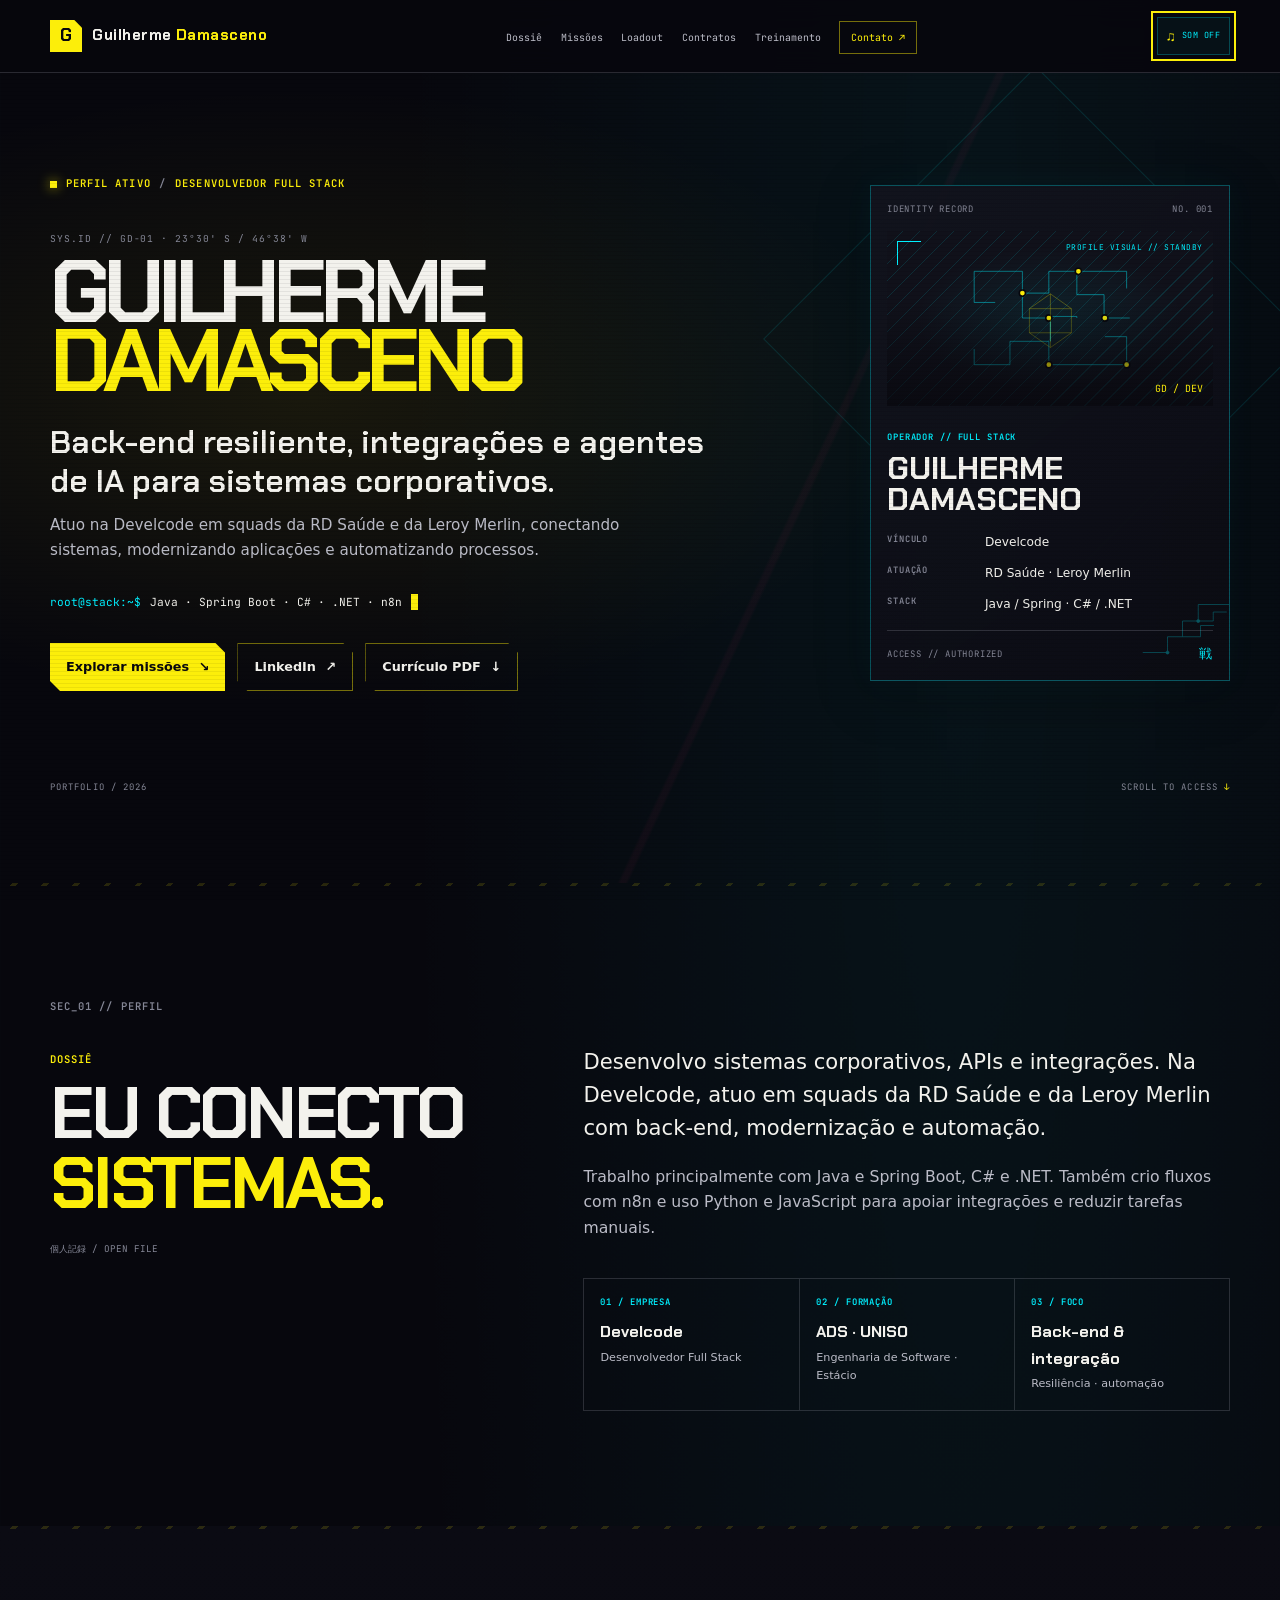
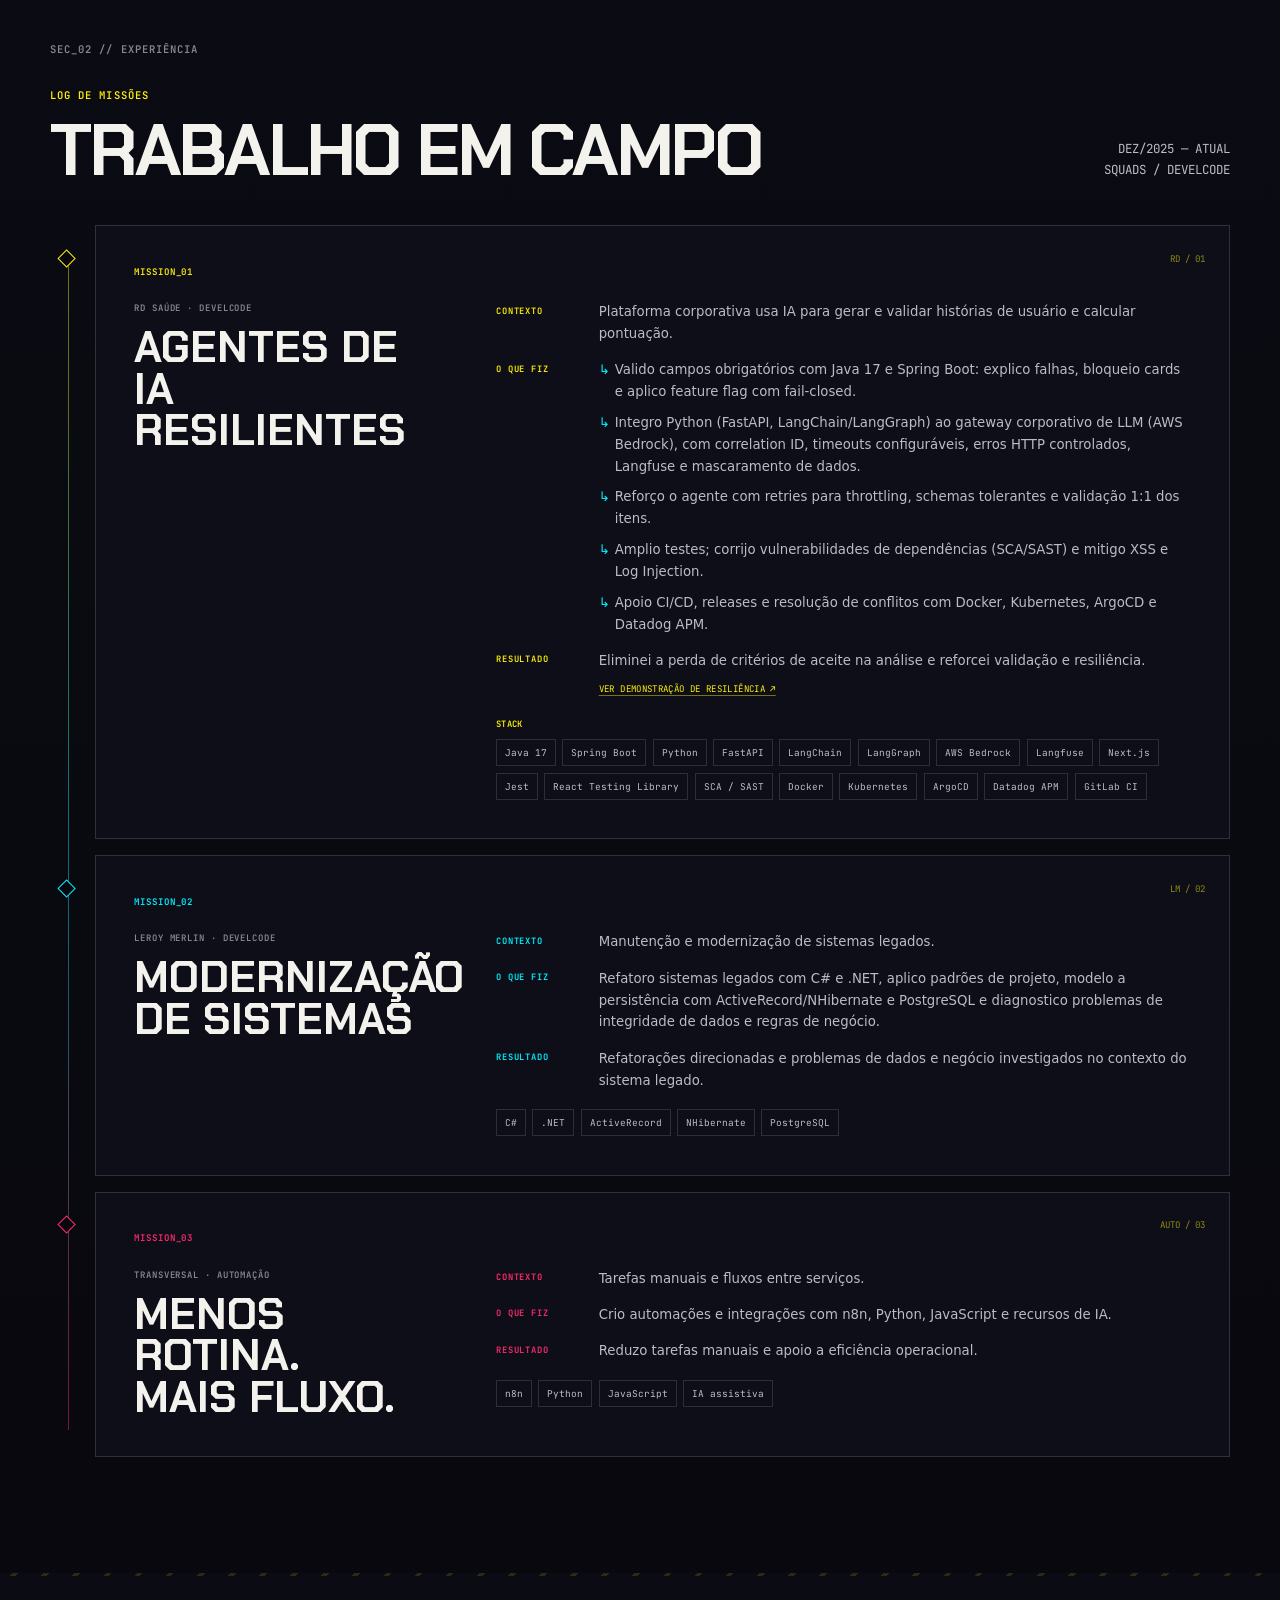
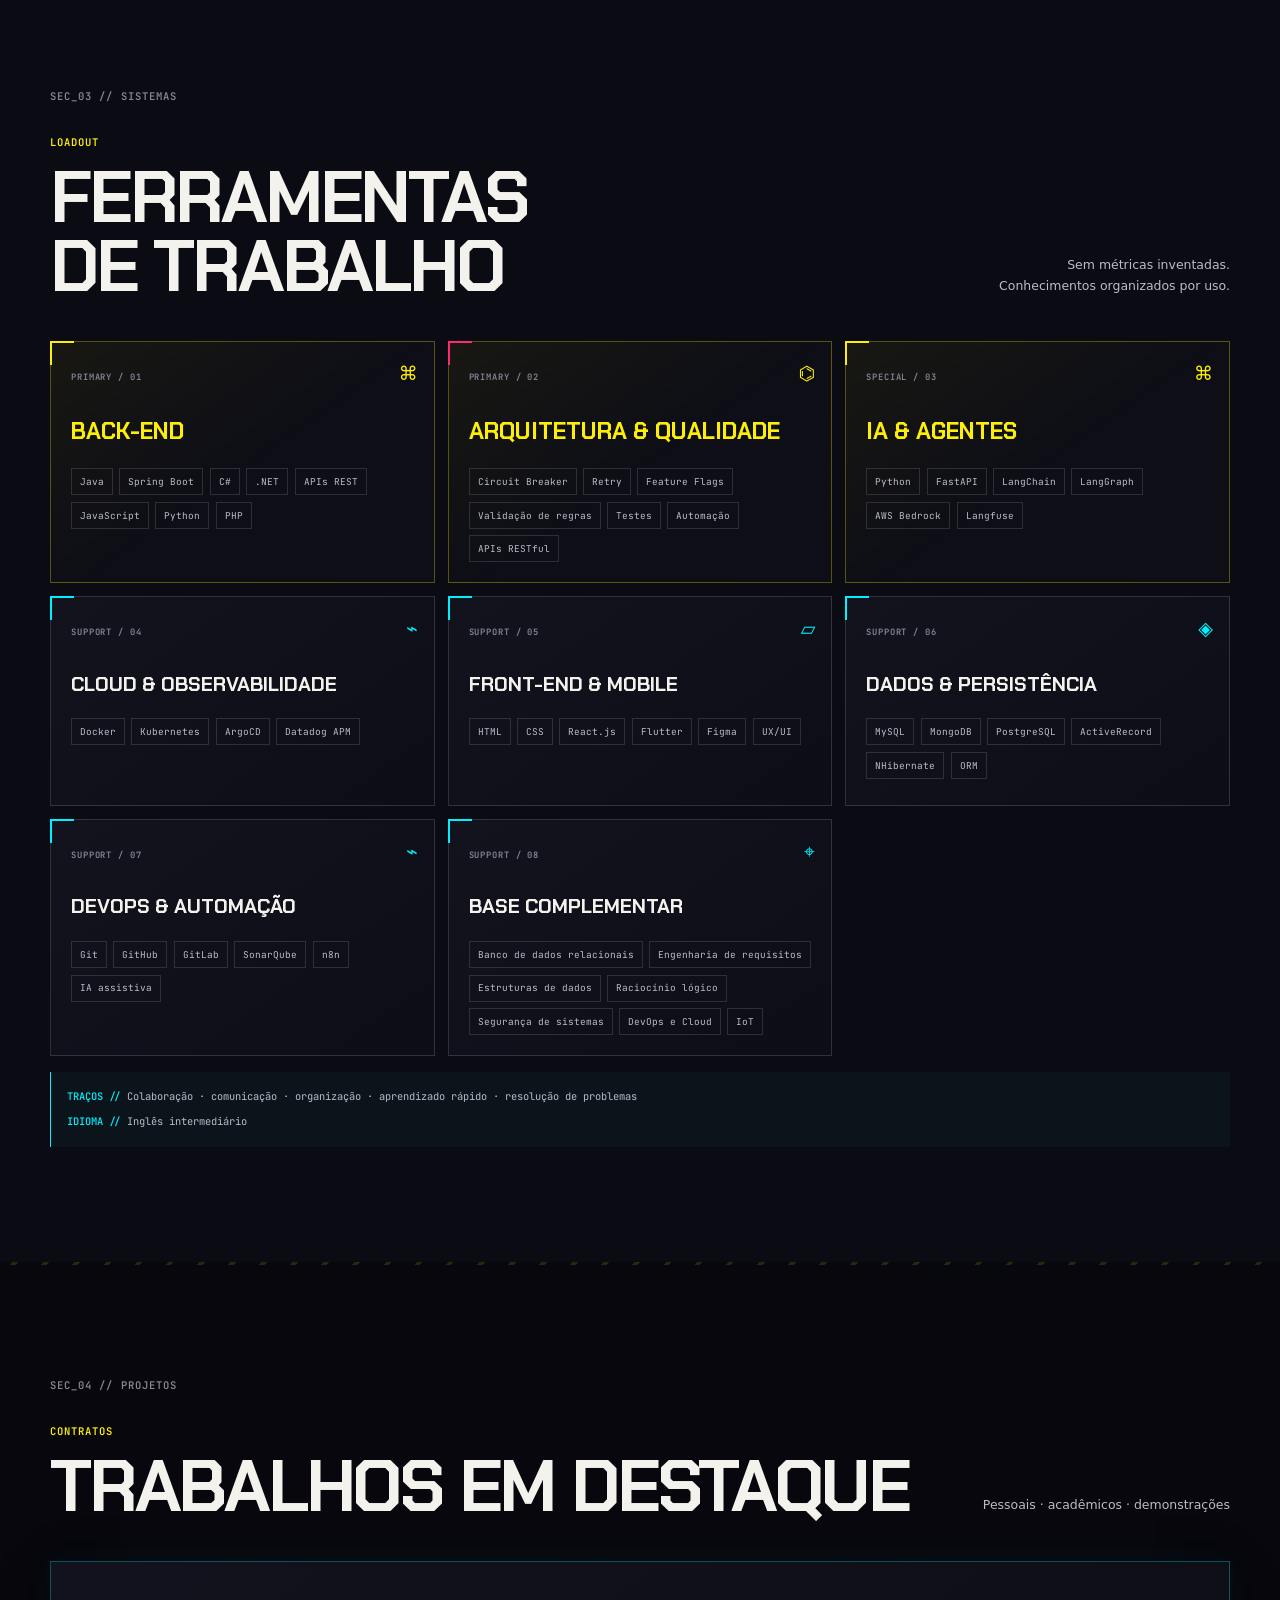
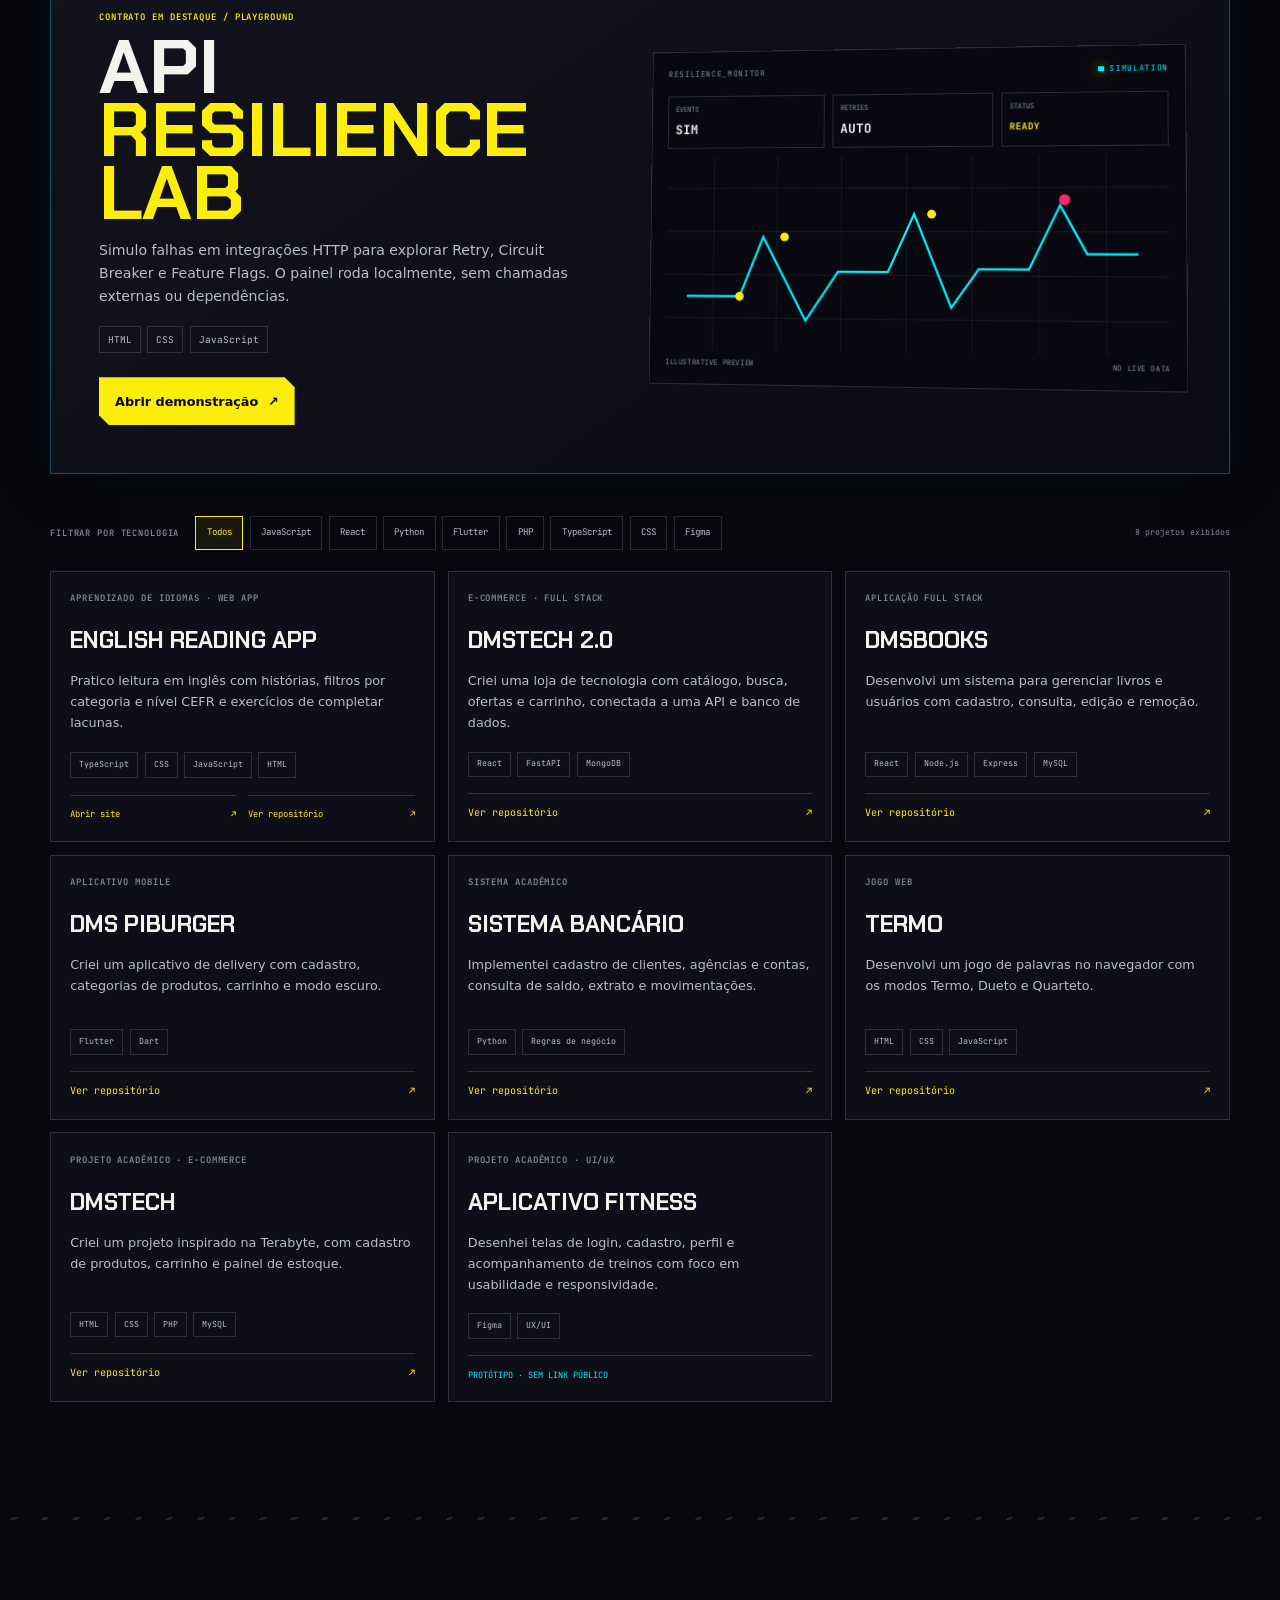
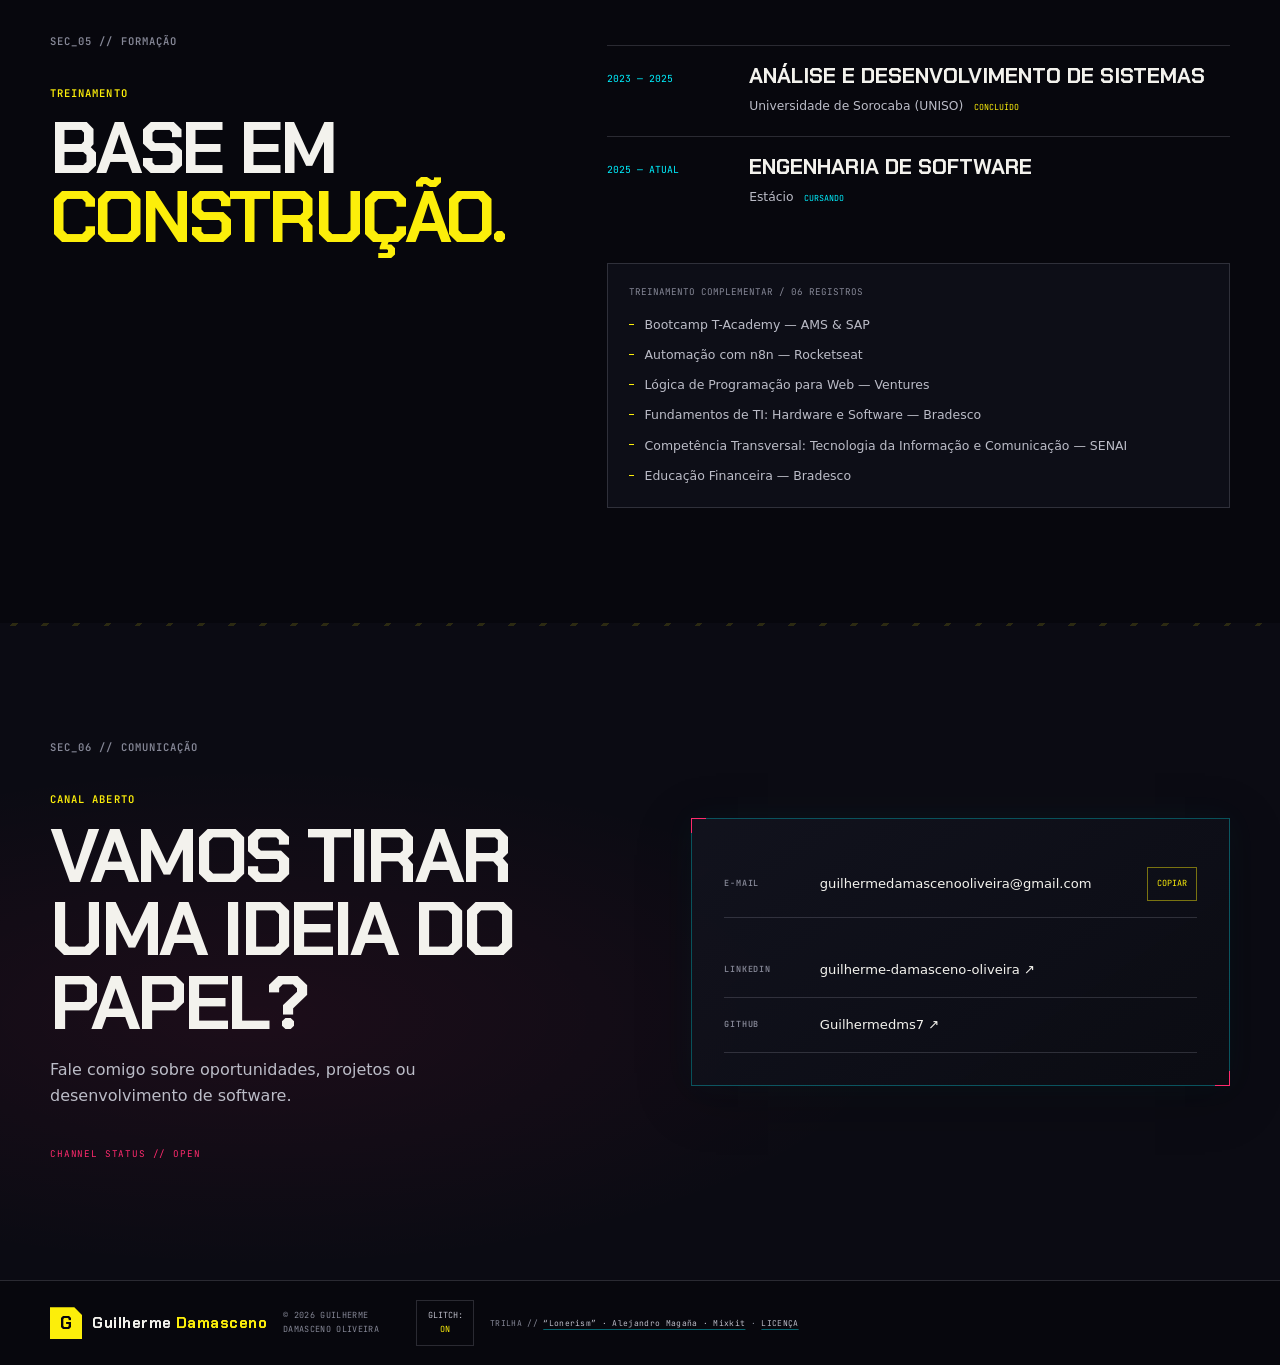
==== portfolio/index.html @ 1e06ffaa "Prepare portfolio for Cloudflare Pages Co-authored-by: Copilot <223556219+Copilot@users.noreply.gith" ====
<!doctype html>
<html lang="pt-BR">
  <head>
    <meta charset="UTF-8" />
    <meta name="viewport" content="width=device-width, initial-scale=1" />
    <meta name="theme-color" content="#07070d" />
    <meta
      name="description"
      content="Guilherme Damasceno, desenvolvedor full stack na Develcode. Back-end resiliente, integrações e agentes de IA para sistemas corporativos com Java, Spring Boot, C# e .NET."
    />
    <meta property="og:type" content="website" />
    <meta property="og:locale" content="pt_BR" />
    <meta property="og:title" content="Guilherme Damasceno | Desenvolvedor Full Stack" />
    <meta
      property="og:description"
      content="Back-end resiliente, integrações e agentes de IA para sistemas corporativos."
    />
    <meta property="og:image" content="./images/og-image-placeholder.png" />
    <meta name="twitter:card" content="summary_large_image" />
    <meta name="twitter:title" content="Guilherme Damasceno | Desenvolvedor Full Stack" />
    <meta
      name="twitter:description"
      content="Back-end resiliente, integrações e agentes de IA para sistemas corporativos."
    />
    <meta name="twitter:image" content="./images/og-image-placeholder.png" />
    <title>Guilherme Damasceno | Desenvolvedor Full Stack</title>
    <link rel="preconnect" href="https://fonts.googleapis.com" />
    <link rel="preconnect" href="https://fonts.gstatic.com" crossorigin />
    <link
      href="https://fonts.googleapis.com/css2?family=Chakra+Petch:wght@500;600;700&family=JetBrains+Mono:wght@400;500;600;700&display=swap"
      rel="stylesheet"
    />
    <link rel="stylesheet" href="./styles/global.css" />
    <script type="application/ld+json">
      {
        "@context": "https://schema.org",
        "@type": "Person",
        "name": "Guilherme Damasceno Oliveira",
        "jobTitle": "Desenvolvedor Full Stack",
        "worksFor": {
          "@type": "Organization",
          "name": "Develcode"
        },
        "alumniOf": [
          {
            "@type": "CollegeOrUniversity",
            "name": "Universidade de Sorocaba (UNISO)"
          },
          {
            "@type": "CollegeOrUniversity",
            "name": "Estácio"
          }
        ],
        "sameAs": [
          "https://www.linkedin.com/in/guilherme-damasceno-oliveira-a308b226a/",
          "https://github.com/Guilhermedms7"
        ],
        "email": "guilhermedamascenooliveira@gmail.com"
      }
    </script>
  </head>
  <body>
    <svg class="visual-filters" aria-hidden="true" focusable="false">
      <filter id="grain-filter">
        <feTurbulence type="fractalNoise" baseFrequency=".8" numOctaves="3" stitchTiles="stitch" />
        <feColorMatrix type="saturate" values="0" />
        <feComponentTransfer>
          <feFuncA type="table" tableValues="0 .14" />
        </feComponentTransfer>
      </filter>
    </svg>

    <a class="skip-link" href="#conteudo">Pular para o conteúdo</a>

    <nav class="site-nav" aria-label="Navegação principal">
      <div class="container nav-inner">
        <a class="brand" href="#inicio" aria-label="Guilherme Damasceno, início">
          <span class="brand-mark" aria-hidden="true">G</span>
          <span>Guilherme <b>Damasceno</b></span>
        </a>
        <ul class="nav-links" id="menu-principal">
          <li><a href="#sobre">Dossiê</a></li>
          <li><a href="#experiencia">Missões</a></li>
          <li><a href="#competencias">Loadout</a></li>
          <li><a href="#projetos">Contratos</a></li>
          <li><a href="#formacao">Treinamento</a></li>
          <li><a class="nav-cta" href="#contato">Contato <span aria-hidden="true">↗</span></a></li>
        </ul>
        <div class="nav-tools">
          <button
            class="audio-toggle mono"
            id="audio-toggle"
            type="button"
            disabled
            aria-pressed="false"
            aria-label="Ativar música Lonerism, de Alejandro Magaña, em volume baixo"
            aria-describedby="audio-status"
            title="Lonerism — Alejandro Magaña · volume 20%"
          >
            <span class="audio-glyph" aria-hidden="true">♫</span>
            <span class="audio-label">SOM OFF</span>
          </button>
          <button
            class="menu-toggle"
            id="menu-toggle"
            type="button"
            aria-expanded="false"
            aria-controls="menu-principal"
          >
            <span>Menu</span>
            <span class="menu-icon" aria-hidden="true"><i></i><i></i></span>
          </button>
        </div>
      </div>
    </nav>
    <audio id="background-audio" loop preload="none"></audio>
    <span id="audio-status" class="audio-status" role="status">LONERISM · ALEJANDRO MAGAÑA</span>

    <main id="conteudo">
      <header class="hero" id="inicio">
        <div class="container hero-grid">
          <div class="hero-copy">
            <p class="eyebrow"><span class="status-light" aria-hidden="true"></span> Perfil ativo <span class="eyebrow-divider">/</span> Desenvolvedor Full Stack</p>
            <p class="hero-index mono">SYS.ID // GD-01 · 23°30' S / 46°38' W</p>
            <h1 class="glitch-title">Guilherme<br /><span>Damasceno</span></h1>
            <p class="hero-description">
              Back-end resiliente, integrações e agentes de IA para sistemas corporativos.
            </p>
            <p class="hero-context">
              Atuo na Develcode em squads da RD Saúde e da Leroy Merlin, conectando sistemas,
              modernizando aplicações e automatizando processos.
            </p>
            <div class="terminal-line mono" aria-label="Stack atual">
              <span class="terminal-prefix" aria-hidden="true">root@stack:~$</span>
              <span id="typed-stack">Java · Spring Boot · C# · .NET · n8n</span><span class="terminal-cursor" aria-hidden="true"></span>
            </div>
            <div class="hero-actions">
              <a class="button button-primary" href="#experiencia">Explorar missões <span aria-hidden="true">↘</span></a>
              <a class="button button-secondary" href="https://www.linkedin.com/in/guilherme-damasceno-oliveira-a308b226a/" target="_blank" rel="noopener noreferrer">LinkedIn <span aria-hidden="true">↗</span></a>
              <a class="button button-secondary" href="./CV_Guilherme_Damasceno.pdf" download aria-label="Baixar currículo de Guilherme Damasceno em PDF">Currículo PDF <span aria-hidden="true">↓</span></a>
            </div>
          </div>

          <aside class="id-card hud-frame reveal" aria-label="Cartão de identificação profissional">
            <div class="id-card-top mono"><span>IDENTITY RECORD</span><span>NO. 001</span></div>
            <div class="id-card-portrait identity-graphic" aria-hidden="true">
              <span class="identity-coordinate mono">PROFILE VISUAL // STANDBY</span>
              <svg viewBox="0 0 240 180" fill="none">
                <path d="M22 30h62v28h34V30h100M22 150h46v-30h50v30h100M84 58v32h36v30m34-90v30h35v30h33m-102 30v-32h34V90" />
                <path d="M22 30v40h27m169 80v-36h-28M22 150v-20m196-100v22" />
                <circle cx="84" cy="58" r="4" /><circle cx="118" cy="90" r="4" />
                <circle cx="156" cy="30" r="4" /><circle cx="190" cy="90" r="4" />
                <circle cx="118" cy="150" r="4" /><circle cx="218" cy="150" r="4" />
                <path class="identity-glyph" d="M93 78l27-19 27 19v31l-27 19-27-19V78Zm27-19v69m-27-50h54m-54 31h54" />
              </svg>
              <span class="portrait-stamp mono">GD / DEV</span>
              <span class="portrait-corner" aria-hidden="true"></span>
            </div>
            <div class="id-card-name">
              <span class="micro-label mono">OPERADOR // FULL STACK</span>
              <h2>Guilherme<br />Damasceno</h2>
            </div>
            <dl class="id-card-data">
              <div><dt>VÍNCULO</dt><dd>Develcode</dd></div>
              <div><dt>ATUAÇÃO</dt><dd>RD Saúde · Leroy Merlin</dd></div>
              <div><dt>STACK</dt><dd>Java / Spring · C# / .NET</dd></div>
            </dl>
            <div class="id-card-foot mono"><span>ACCESS // AUTHORIZED</span><span aria-hidden="true">戦</span></div>
            <svg class="id-circuit" viewBox="0 0 120 90" fill="none" aria-hidden="true">
              <path d="M1 74h33V53h20V32h21V10h44M54 53h24V38h18M75 32h20V20h18" />
              <circle cx="34" cy="74" r="2" /><circle cx="75" cy="32" r="2" /><circle cx="119" cy="10" r="2" />
            </svg>
          </aside>
        </div>
        <div class="hero-bottom container mono"><span>PORTFOLIO / 2026</span><span>SCROLL TO ACCESS <b aria-hidden="true">↓</b></span></div>
      </header>

      <section class="section section-about" id="sobre" aria-labelledby="sobre-title">
        <div class="container about-layout">
          <div class="section-heading">
            <p class="section-code mono">SEC_01 // PERFIL</p>
            <span class="section-number" aria-hidden="true">01</span>
            <p class="eyebrow">Dossiê</p>
            <h2 id="sobre-title">Eu conecto<br /><em>sistemas.</em></h2>
            <p class="ornament mono" aria-hidden="true">個人記録 / OPEN FILE</p>
          </div>
          <div class="about-copy reveal">
            <p class="lead-copy">
              Desenvolvo sistemas corporativos, APIs e integrações. Na Develcode, atuo em squads
              da RD Saúde e da Leroy Merlin com back-end, modernização e automação.
            </p>
            <p>
              Trabalho principalmente com Java e Spring Boot, C# e .NET. Também crio fluxos com
              n8n e uso Python e JavaScript para apoiar integrações e reduzir tarefas manuais.
            </p>
            <div class="profile-facts">
              <div class="fact"><span class="fact-label mono">01 / EMPRESA</span><strong>Develcode</strong><span>Desenvolvedor Full Stack</span></div>
              <div class="fact"><span class="fact-label mono">02 / FORMAÇÃO</span><strong>ADS · UNISO</strong><span>Engenharia de Software · Estácio</span></div>
              <div class="fact"><span class="fact-label mono">03 / FOCO</span><strong>Back-end &amp; integração</strong><span>Resiliência · automação</span></div>
            </div>
          </div>
        </div>
      </section>

      <section class="section section-missions" id="experiencia" aria-labelledby="experiencia-title">
        <div class="container">
          <div class="section-heading section-heading-row">
            <div><p class="section-code mono">SEC_02 // EXPERIÊNCIA</p><p class="eyebrow">Log de missões</p><h2 id="experiencia-title">Trabalho em campo</h2></div>
            <p class="section-aside mono">DEZ/2025 — ATUAL<br />SQUADS / DEVELCODE</p>
          </div>
          <div class="mission-log">
            <article class="mission-card reveal">
              <span class="mission-index mono">MISSION_01</span>
              <div class="mission-main">
                <div class="mission-title"><p class="project-category mono">RD SAÚDE · DEVELCODE</p><h3>Agentes de IA<br />resilientes</h3></div>
                <div class="mission-details">
                  <dl>
                    <div><dt>CONTEXTO</dt><dd>Plataforma corporativa usa IA para gerar e validar histórias de usuário e calcular pontuação.</dd></div>
                    <div>
                      <dt>O QUE FIZ</dt>
                      <dd>
                        <ul class="mission-points">
                          <li>Valido campos obrigatórios com Java 17 e Spring Boot: explico falhas, bloqueio cards e aplico feature flag com fail-closed.</li>
                          <li>Integro Python (FastAPI, LangChain/LangGraph) ao gateway corporativo de LLM (AWS Bedrock), com correlation ID, timeouts configuráveis, erros HTTP controlados, Langfuse e mascaramento de dados.</li>
                          <li>Reforço o agente com retries para throttling, schemas tolerantes e validação 1:1 dos itens.</li>
                          <li>Amplio testes; corrijo vulnerabilidades de dependências (SCA/SAST) e mitigo XSS e Log Injection.</li>
                          <li>Apoio CI/CD, releases e resolução de conflitos com Docker, Kubernetes, ArgoCD e Datadog APM.</li>
                        </ul>
                      </dd>
                    </div>
                    <div><dt>RESULTADO</dt><dd>Eliminei a perda de critérios de aceite na análise e reforcei validação e resiliência.<br /><a class="mission-project-link mono" href="./projects/api-resilience-lab/index.html">VER DEMONSTRAÇÃO DE RESILIÊNCIA <span aria-hidden="true">↗</span></a></dd></div>
                  </dl>
                  <p class="mission-stack-label mono">STACK</p>
                  <ul class="chip-list mission-stack" aria-label="Tecnologias e práticas"><li>Java 17</li><li>Spring Boot</li><li>Python</li><li>FastAPI</li><li>LangChain</li><li>LangGraph</li><li>AWS Bedrock</li><li>Langfuse</li><li>Next.js</li><li>Jest</li><li>React Testing Library</li><li>SCA / SAST</li><li>Docker</li><li>Kubernetes</li><li>ArgoCD</li><li>Datadog APM</li><li>GitLab CI</li></ul>
                </div>
              </div>
              <span class="mission-stamp mono" aria-hidden="true">RD / 01</span>
            </article>
            <article class="mission-card mission-card-cyan reveal">
              <span class="mission-index mono">MISSION_02</span>
              <div class="mission-main">
                <div class="mission-title"><p class="project-category mono">LEROY MERLIN · DEVELCODE</p><h3>Modernização<br />de sistemas</h3></div>
                <div class="mission-details">
                  <dl>
                    <div><dt>CONTEXTO</dt><dd>Manutenção e modernização de sistemas legados.</dd></div>
                    <div><dt>O QUE FIZ</dt><dd>Refatoro sistemas legados com C# e .NET, aplico padrões de projeto, modelo a persistência com ActiveRecord/NHibernate e PostgreSQL e diagnostico problemas de integridade de dados e regras de negócio.</dd></div>
                    <div><dt>RESULTADO</dt><dd>Refatorações direcionadas e problemas de dados e negócio investigados no contexto do sistema legado.</dd></div>
                    <!-- TODO: métrica real -->
                  </dl>
                  <ul class="chip-list" aria-label="Tecnologias"><li>C#</li><li>.NET</li><li>ActiveRecord</li><li>NHibernate</li><li>PostgreSQL</li></ul>
                </div>
              </div>
              <span class="mission-stamp mono" aria-hidden="true">LM / 02</span>
            </article>
            <article class="mission-card mission-card-magenta reveal">
              <span class="mission-index mono">MISSION_03</span>
              <div class="mission-main">
                <div class="mission-title"><p class="project-category mono">TRANSVERSAL · AUTOMAÇÃO</p><h3>Menos rotina.<br />Mais fluxo.</h3></div>
                <div class="mission-details">
                  <dl>
                    <div><dt>CONTEXTO</dt><dd>Tarefas manuais e fluxos entre serviços.</dd></div>
                    <div><dt>O QUE FIZ</dt><dd>Crio automações e integrações com n8n, Python, JavaScript e recursos de IA.</dd></div>
                    <div><dt>RESULTADO</dt><dd>Reduzo tarefas manuais e apoio a eficiência operacional.</dd></div>
                    <!-- TODO: métrica real -->
                  </dl>
                  <ul class="chip-list" aria-label="Tecnologias"><li>n8n</li><li>Python</li><li>JavaScript</li><li>IA assistiva</li></ul>
                </div>
              </div>
              <span class="mission-stamp mono" aria-hidden="true">AUTO / 03</span>
            </article>
          </div>
        </div>
      </section>

      <section class="section section-loadout" id="competencias" aria-labelledby="competencias-title">
        <div class="container">
          <div class="section-heading section-heading-row">
            <div><p class="section-code mono">SEC_03 // SISTEMAS</p><p class="eyebrow">Loadout</p><h2 id="competencias-title">Ferramentas<br />de trabalho</h2></div>
            <p class="section-aside">Sem métricas inventadas.<br />Conhecimentos organizados por uso.</p>
          </div>
          <div class="loadout-grid">
            <article class="loadout-slot loadout-primary reveal">
              <span class="slot-label mono">PRIMARY / 01</span><span class="slot-glyph" aria-hidden="true">⌘</span>
              <h3>Back-end</h3>
              <ul class="chip-list"><li>Java</li><li>Spring Boot</li><li>C#</li><li>.NET</li><li>APIs REST</li><li>JavaScript</li><li>Python</li><li>PHP</li></ul>
            </article>
            <article class="loadout-slot loadout-primary loadout-csharp reveal">
              <span class="slot-label mono">PRIMARY / 02</span><span class="slot-glyph" aria-hidden="true">⌬</span>
              <h3>Arquitetura &amp; qualidade</h3>
              <ul class="chip-list"><li>Circuit Breaker</li><li>Retry</li><li>Feature Flags</li><li>Validação de regras</li><li>Testes</li><li>Automação</li><li>APIs RESTful</li></ul>
            </article>
            <article class="loadout-slot loadout-primary reveal">
              <span class="slot-label mono">SPECIAL / 03</span><span class="slot-glyph" aria-hidden="true">⌘</span>
              <h3>IA &amp; agentes</h3>
              <ul class="chip-list"><li>Python</li><li>FastAPI</li><li>LangChain</li><li>LangGraph</li><li>AWS Bedrock</li><li>Langfuse</li></ul>
            </article>
            <article class="loadout-slot reveal">
              <span class="slot-label mono">SUPPORT / 04</span><span class="slot-glyph" aria-hidden="true">⌁</span>
              <h3>Cloud &amp; observabilidade</h3>
              <ul class="chip-list"><li>Docker</li><li>Kubernetes</li><li>ArgoCD</li><li>Datadog APM</li></ul>
            </article>
            <article class="loadout-slot reveal">
              <span class="slot-label mono">SUPPORT / 05</span><span class="slot-glyph" aria-hidden="true">▱</span>
              <h3>Front-end &amp; mobile</h3>
              <ul class="chip-list"><li>HTML</li><li>CSS</li><li>React.js</li><li>Flutter</li><li>Figma</li><li>UX/UI</li></ul>
            </article>
            <article class="loadout-slot reveal">
              <span class="slot-label mono">SUPPORT / 06</span><span class="slot-glyph" aria-hidden="true">◈</span>
              <h3>Dados &amp; persistência</h3>
              <ul class="chip-list"><li>MySQL</li><li>MongoDB</li><li>PostgreSQL</li><li>ActiveRecord</li><li>NHibernate</li><li>ORM</li></ul>
            </article>
            <article class="loadout-slot reveal">
              <span class="slot-label mono">SUPPORT / 07</span><span class="slot-glyph" aria-hidden="true">⌁</span>
              <h3>DevOps &amp; automação</h3>
              <ul class="chip-list"><li>Git</li><li>GitHub</li><li>GitLab</li><li>SonarQube</li><li>n8n</li><li>IA assistiva</li></ul>
            </article>
            <article class="loadout-slot reveal">
              <span class="slot-label mono">SUPPORT / 08</span><span class="slot-glyph" aria-hidden="true">⌖</span>
              <h3>Base complementar</h3>
              <ul class="chip-list"><li>Banco de dados relacionais</li><li>Engenharia de requisitos</li><li>Estruturas de dados</li><li>Raciocínio lógico</li><li>Segurança de sistemas</li><li>DevOps e Cloud</li><li>IoT</li></ul>
            </article>
          </div>
          <div class="soft-skills mono"><p><b>TRAÇOS // </b>Colaboração · comunicação · organização · aprendizado rápido · resolução de problemas</p><p><b>IDIOMA // </b>Inglês intermediário</p></div>
        </div>
      </section>

      <section class="section section-projects" id="projetos" aria-labelledby="projetos-title">
        <div class="container">
          <div class="section-heading section-heading-row">
            <div><p class="section-code mono">SEC_04 // PROJETOS</p><p class="eyebrow">Contratos</p><h2 id="projetos-title">Trabalhos em destaque</h2></div>
            <p class="section-aside">Pessoais · acadêmicos · demonstrações</p>
          </div>
          <article class="featured-project hud-frame reveal">
            <div class="featured-copy">
              <p class="project-category mono">CONTRATO EM DESTAQUE / PLAYGROUND</p>
              <h3>API<br /><em>Resilience Lab</em></h3>
              <p>Simulo falhas em integrações HTTP para explorar Retry, Circuit Breaker e Feature Flags. O painel roda localmente, sem chamadas externas ou dependências.</p>
              <ul class="chip-list"><li>HTML</li><li>CSS</li><li>JavaScript</li></ul>
              <a class="button button-primary" href="./projects/api-resilience-lab/index.html">Abrir demonstração <span aria-hidden="true">↗</span></a>
            </div>
            <div class="lab-preview" aria-label="Miniatura ilustrativa do painel do API Resilience Lab">
              <div class="preview-top mono"><span>RESILIENCE_MONITOR</span><span class="preview-live"><i></i> SIMULATION</span></div>
              <div class="preview-metrics"><span><small>EVENTS</small><b>SIM</b></span><span><small>RETRIES</small><b>AUTO</b></span><span><small>STATUS</small><b class="preview-ok">READY</b></span></div>
              <svg viewBox="0 0 460 180" role="img" aria-label="Diagrama abstrato de circuit breaker e eventos">
                <path class="preview-grid" d="M0 30H460M0 70H460M0 110H460M0 150H460M45 0V180M105 0V180M165 0V180M225 0V180M285 0V180M345 0V180M405 0V180" />
                <path class="preview-line" d="M20 130h50l22-55 40 77 30-45h46l24-53 34 85 25-35h45l28-58 24 44h45" />
                <circle class="preview-node" cx="70" cy="130" r="4" /><circle class="preview-node" cx="112" cy="75" r="4" /><circle class="preview-node" cx="248" cy="54" r="4" /><circle class="preview-node preview-node-hot" cx="368" cy="41" r="5" />
              </svg>
              <p class="preview-caption mono"><span>ILLUSTRATIVE PREVIEW</span><span>NO LIVE DATA</span></p>
            </div>
          </article>

          <div class="project-filter-wrap">
            <p class="mono filter-label" id="filter-label">FILTRAR POR TECNOLOGIA</p>
            <div class="project-filters" role="group" aria-labelledby="filter-label">
              <button type="button" class="filter-button is-active" data-filter="all" aria-pressed="true">Todos</button>
              <button type="button" class="filter-button" data-filter="javascript" aria-pressed="false">JavaScript</button>
              <button type="button" class="filter-button" data-filter="react" aria-pressed="false">React</button>
              <button type="button" class="filter-button" data-filter="python" aria-pressed="false">Python</button>
              <button type="button" class="filter-button" data-filter="flutter" aria-pressed="false">Flutter</button>
              <button type="button" class="filter-button" data-filter="php" aria-pressed="false">PHP</button>
              <button type="button" class="filter-button" data-filter="typescript" aria-pressed="false">TypeScript</button>
              <button type="button" class="filter-button" data-filter="css" aria-pressed="false">CSS</button>
              <button type="button" class="filter-button" data-filter="figma" aria-pressed="false">Figma</button>
            </div>
            <p class="filter-status mono" id="filter-status" aria-live="polite">8 projetos exibidos</p>
          </div>
          <div class="projects-grid" id="project-grid">
            <article class="project-card reveal" data-tech="typescript,css,javascript,html">
              <p class="project-category mono">APRENDIZADO DE IDIOMAS · WEB APP</p><h3>English Reading App</h3>
              <p>Pratico leitura em inglês com histórias, filtros por categoria e nível CEFR e exercícios de completar lacunas.</p>
              <ul class="project-tags"><li>TypeScript</li><li>CSS</li><li>JavaScript</li><li>HTML</li></ul>
              <div class="project-actions">
                <a class="project-link" href="https://english-reading-app.pages.dev" target="_blank" rel="noopener noreferrer">Abrir site <span aria-hidden="true">↗</span></a>
                <a class="project-link" href="https://github.com/Guilhermedms7/english-reading-app" target="_blank" rel="noopener noreferrer">Ver repositório <span aria-hidden="true">↗</span></a>
              </div>
            </article>
            <article class="project-card reveal" data-tech="react,fastapi,mongodb">
              <p class="project-category mono">E-COMMERCE · FULL STACK</p><h3>DMSTECH 2.0</h3>
              <p>Criei uma loja de tecnologia com catálogo, busca, ofertas e carrinho, conectada a uma API e banco de dados.</p>
              <ul class="project-tags"><li>React</li><li>FastAPI</li><li>MongoDB</li></ul>
              <a class="project-link" href="https://github.com/Guilhermedms7/DMSTECH2.0" target="_blank" rel="noopener noreferrer">Ver repositório <span aria-hidden="true">↗</span></a>
            </article>
            <article class="project-card reveal" data-tech="react,node,express,mysql">
              <p class="project-category mono">APLICAÇÃO FULL STACK</p><h3>DMSBooks</h3>
              <p>Desenvolvi um sistema para gerenciar livros e usuários com cadastro, consulta, edição e remoção.</p>
              <ul class="project-tags"><li>React</li><li>Node.js</li><li>Express</li><li>MySQL</li></ul>
              <a class="project-link" href="https://github.com/Guilhermedms7/DMSBOOKS" target="_blank" rel="noopener noreferrer">Ver repositório <span aria-hidden="true">↗</span></a>
            </article>
            <article class="project-card reveal" data-tech="flutter,dart">
              <p class="project-category mono">APLICATIVO MOBILE</p><h3>DMS PiBurger</h3>
              <p>Criei um aplicativo de delivery com cadastro, categorias de produtos, carrinho e modo escuro.</p>
              <ul class="project-tags"><li>Flutter</li><li>Dart</li></ul>
              <a class="project-link" href="https://github.com/Guilhermedms7/DMSPIBURGUER" target="_blank" rel="noopener noreferrer">Ver repositório <span aria-hidden="true">↗</span></a>
            </article>
            <article class="project-card reveal" data-tech="python">
              <p class="project-category mono">SISTEMA ACADÊMICO</p><h3>Sistema Bancário</h3>
              <p>Implementei cadastro de clientes, agências e contas, consulta de saldo, extrato e movimentações.</p>
              <ul class="project-tags"><li>Python</li><li>Regras de negócio</li></ul>
              <a class="project-link" href="https://github.com/Guilhermedms7/Sistema_bancario" target="_blank" rel="noopener noreferrer">Ver repositório <span aria-hidden="true">↗</span></a>
            </article>
            <article class="project-card reveal" data-tech="javascript">
              <p class="project-category mono">JOGO WEB</p><h3>Termo</h3>
              <p>Desenvolvi um jogo de palavras no navegador com os modos Termo, Dueto e Quarteto.</p>
              <ul class="project-tags"><li>HTML</li><li>CSS</li><li>JavaScript</li></ul>
              <a class="project-link" href="https://github.com/Guilhermedms7/Termo" target="_blank" rel="noopener noreferrer">Ver repositório <span aria-hidden="true">↗</span></a>
            </article>
            <article class="project-card reveal" data-tech="php,mysql">
              <p class="project-category mono">PROJETO ACADÊMICO · E-COMMERCE</p><h3>DMSTECH</h3>
              <p>Criei um projeto inspirado na Terabyte, com cadastro de produtos, carrinho e painel de estoque.</p>
              <ul class="project-tags"><li>HTML</li><li>CSS</li><li>PHP</li><li>MySQL</li></ul>
              <a class="project-link" href="https://github.com/Guilhermedms7/DMSTECH" target="_blank" rel="noopener noreferrer">Ver repositório <span aria-hidden="true">↗</span></a>
            </article>
            <article class="project-card reveal" data-tech="figma,ux-ui">
              <p class="project-category mono">PROJETO ACADÊMICO · UI/UX</p><h3>Aplicativo fitness</h3>
              <p>Desenhei telas de login, cadastro, perfil e acompanhamento de treinos com foco em usabilidade e responsividade.</p>
              <ul class="project-tags"><li>Figma</li><li>UX/UI</li></ul>
              <span class="project-note mono">PROTÓTIPO · SEM LINK PÚBLICO</span>
            </article>
          </div>
        </div>
      </section>

      <section class="section section-training" id="formacao" aria-labelledby="formacao-title">
        <div class="container training-layout">
          <div class="section-heading">
            <p class="section-code mono">SEC_05 // FORMAÇÃO</p><p class="eyebrow">Treinamento</p><h2 id="formacao-title">Base em<br /><em>construção.</em></h2>
          </div>
          <div class="training-content">
            <div class="education-timeline">
              <article class="education-entry reveal"><span class="education-date mono">2023 — 2025</span><div><h3>Análise e Desenvolvimento de Sistemas</h3><p>Universidade de Sorocaba (UNISO) <span class="education-state">CONCLUÍDO</span></p></div></article>
              <article class="education-entry reveal"><span class="education-date mono">2025 — ATUAL</span><div><h3>Engenharia de Software</h3><p>Estácio <span class="education-state education-current">CURSANDO</span></p></div></article>
            </div>
            <div class="courses-panel reveal">
              <p class="mono">TREINAMENTO COMPLEMENTAR / 06 REGISTROS</p>
              <ul>
                <li>Bootcamp T-Academy — AMS &amp; SAP</li>
                <li>Automação com n8n — Rocketseat</li>
                <li>Lógica de Programação para Web — Ventures</li>
                <li>Fundamentos de TI: Hardware e Software — Bradesco</li>
                <li>Competência Transversal: Tecnologia da Informação e Comunicação — SENAI</li>
                <li>Educação Financeira — Bradesco</li>
              </ul>
            </div>
          </div>
        </div>
      </section>

      <section class="section section-contact" id="contato" aria-labelledby="contato-title">
        <div class="container contact-layout">
          <div class="contact-copy"><p class="section-code mono">SEC_06 // COMUNICAÇÃO</p><p class="eyebrow">Canal aberto</p><h2 id="contato-title">Vamos tirar<br />uma ideia do papel?</h2><p>Fale comigo sobre oportunidades, projetos ou desenvolvimento de software.</p><span class="contact-coordinate mono">CHANNEL STATUS // OPEN</span></div>
          <div class="contact-panel hud-frame">
            <div class="contact-entry"><span class="contact-kind mono">E-MAIL</span><a id="email-address" href="mailto:guilhermedamascenooliveira@gmail.com">guilhermedamascenooliveira@gmail.com</a><button type="button" class="copy-button mono" id="copy-email">COPIAR</button></div>
            <p class="copy-feedback mono" id="copy-feedback" aria-live="polite"></p>
            <div class="contact-entry"><span class="contact-kind mono">LINKEDIN</span><a href="https://www.linkedin.com/in/guilherme-damasceno-oliveira-a308b226a/" target="_blank" rel="noopener noreferrer">guilherme-damasceno-oliveira <span aria-hidden="true">↗</span></a></div>
            <div class="contact-entry"><span class="contact-kind mono">GITHUB</span><a href="https://github.com/Guilhermedms7" target="_blank" rel="noopener noreferrer">Guilhermedms7 <span aria-hidden="true">↗</span></a></div>
          </div>
        </div>
      </section>
    </main>

    <footer class="site-footer">
      <div class="container footer-inner">
        <a class="brand" href="#inicio"><span class="brand-mark" aria-hidden="true">G</span><span>Guilherme <b>Damasceno</b></span></a>
        <p class="mono">© <span id="current-year">2026</span> GUILHERME DAMASCENO OLIVEIRA</p>
        <button type="button" class="glitch-toggle mono" id="glitch-toggle" aria-pressed="true">GLITCH: <span>ON</span></button>
        <p class="audio-credit mono">TRILHA // <a href="https://mixkit.co/free-stock-music/synthwave/" target="_blank" rel="noopener noreferrer">“Lonerism” · Alejandro Magaña · Mixkit</a> · <a href="https://mixkit.co/license/#musicFree" target="_blank" rel="noopener noreferrer">LICENÇA</a></p>
      </div>
    </footer>

    <script>
      const root = document.documentElement;
      const menuButton = document.querySelector("#menu-toggle");
      const menu = document.querySelector("#menu-principal");
      const motionPreference = window.matchMedia("(prefers-reduced-motion: reduce)");
      const ambientAudio = document.querySelector("#background-audio");
      const audioToggle = document.querySelector("#audio-toggle");
      const audioLabel = audioToggle.querySelector(".audio-label");
      const audioStatus = document.querySelector("#audio-status");
      const audioPreferenceKey = "portfolio-audio-preference";
      let savedAudioPreference = "off";

      ambientAudio.src = "./assets/audio/mixkit-lonerism-159.mp3";
      ambientAudio.volume = 0.2;
      audioToggle.disabled = false;
      try {
        const preference = window.localStorage.getItem(audioPreferenceKey);
        if (preference === "on" || preference === "off") savedAudioPreference = preference;
      } catch (error) {
        console.warn("Não foi possível ler a preferência de música.", error);
      }
      audioStatus.textContent = savedAudioPreference === "on"
        ? "PREFERÊNCIA SALVA · CLIQUE PARA ATIVAR"
        : "LONERISM · ALEJANDRO MAGAÑA";
      audioToggle.setAttribute("aria-label", "Ativar música Lonerism, de Alejandro Magaña, em volume baixo");

      function saveAudioPreference(preference) {
        savedAudioPreference = preference;
        try {
          window.localStorage.setItem(audioPreferenceKey, preference);
        } catch (error) {
          console.warn("Não foi possível salvar a preferência de música.", error);
        }
      }

      function updateAudioState(isPlaying, status) {
        audioToggle.setAttribute("aria-pressed", String(isPlaying));
        audioToggle.setAttribute(
          "aria-label",
          isPlaying
            ? "Pausar música Lonerism"
            : "Ativar música Lonerism, de Alejandro Magaña, em volume baixo"
        );
        audioLabel.textContent = isPlaying ? "SOM ON" : "SOM OFF";
        audioStatus.textContent = status;
      }

      async function startAmbientAudio() {
        try {
          await ambientAudio.play();
          updateAudioState(true, "LONERISM · TRILHA ATIVA · VOLUME 20%");
        } catch (error) {
          updateAudioState(false, "ÁUDIO INDISPONÍVEL");
          console.warn("Não foi possível iniciar a música de fundo.", error);
        }
      }

      audioToggle.addEventListener("click", async () => {
        if (ambientAudio.paused) {
          saveAudioPreference("on");
          await startAmbientAudio();
          return;
        }

        ambientAudio.pause();
        saveAudioPreference("off");
        updateAudioState(false, "TRILHA PAUSADA");
      });

      document.addEventListener("visibilitychange", () => {
        if (document.visibilityState !== "hidden" || ambientAudio.paused) return;
        ambientAudio.pause();
        updateAudioState(false, "TRILHA PAUSADA AO TROCAR DE ABA");
      });

      document.querySelector("#current-year").textContent = String(new Date().getFullYear());

      function closeMenu() {
        menuButton.setAttribute("aria-expanded", "false");
        menu.classList.remove("is-open");
      }

      menuButton.addEventListener("click", () => {
        const isOpen = menuButton.getAttribute("aria-expanded") === "true";
        menuButton.setAttribute("aria-expanded", String(!isOpen));
        menu.classList.toggle("is-open", !isOpen);
      });

      menu.querySelectorAll("a").forEach((link) => link.addEventListener("click", closeMenu));
      document.addEventListener("keydown", (event) => {
        if (event.key === "Escape") closeMenu();
      });

      const sectionLinks = [...document.querySelectorAll('.nav-links a[href^="#"]')];
      const observedSections = sectionLinks
        .map((link) => document.querySelector(link.getAttribute("href")))
        .filter(Boolean);

      if ("IntersectionObserver" in window) {
        const sectionObserver = new IntersectionObserver((entries) => {
          entries.forEach((entry) => {
            if (!entry.isIntersecting) return;
            sectionLinks.forEach((link) => {
              if (link.getAttribute("href") === `#${entry.target.id}`) {
                link.setAttribute("aria-current", "location");
              } else {
                link.removeAttribute("aria-current");
              }
            });
          });
        }, { rootMargin: "-25% 0px -65% 0px" });
        observedSections.forEach((section) => sectionObserver.observe(section));

        if (!motionPreference.matches) {
          const revealObserver = new IntersectionObserver((entries, observer) => {
            entries.forEach((entry) => {
              if (!entry.isIntersecting) return;
              entry.target.classList.add("is-visible");
              entry.target.classList.add("glitch-in");
              observer.unobserve(entry.target);
            });
          }, { threshold: 0.12 });
          document.querySelectorAll(".reveal, .glitch-title").forEach((element) => revealObserver.observe(element));
        } else {
          document.querySelectorAll(".reveal").forEach((element) => element.classList.add("is-visible"));
        }
      } else {
        document.querySelectorAll(".reveal").forEach((element) => element.classList.add("is-visible"));
      }

      const filters = [...document.querySelectorAll(".filter-button")];
      const projectCards = [...document.querySelectorAll("#project-grid .project-card")];
      const filterStatus = document.querySelector("#filter-status");
      filters.forEach((button) => {
        button.addEventListener("click", () => {
          const filter = button.dataset.filter;
          let visibleCount = 0;
          filters.forEach((item) => {
            const active = item === button;
            item.classList.toggle("is-active", active);
            item.setAttribute("aria-pressed", String(active));
          });
          projectCards.forEach((card) => {
            const visible = filter === "all" || card.dataset.tech.split(",").includes(filter);
            card.hidden = !visible;
            if (visible) visibleCount += 1;
          });
          filterStatus.textContent = `${visibleCount} ${visibleCount === 1 ? "projeto exibido" : "projetos exibidos"}`;
        });
      });

      const glitchToggle = document.querySelector("#glitch-toggle");
      let glitchEnabled = true;
      try {
        glitchEnabled = window.localStorage.getItem("portfolio-glitch-mode") !== "off";
      } catch (error) {
        console.warn("Não foi possível ler a preferência de efeitos.", error);
      }

      function renderGlitchPreference() {
        root.classList.toggle("glitch-off", !glitchEnabled || motionPreference.matches);
        glitchToggle.setAttribute("aria-pressed", String(glitchEnabled));
        glitchToggle.querySelector("span").textContent = glitchEnabled ? "ON" : "OFF";
      }

      glitchToggle.addEventListener("click", () => {
        glitchEnabled = !glitchEnabled;
        renderGlitchPreference();
        try {
          window.localStorage.setItem("portfolio-glitch-mode", glitchEnabled ? "on" : "off");
        } catch (error) {
          console.warn("Não foi possível salvar a preferência de efeitos.", error);
        }
      });
      motionPreference.addEventListener?.("change", renderGlitchPreference);
      renderGlitchPreference();

      document.querySelector("#copy-email").addEventListener("click", async () => {
        const feedback = document.querySelector("#copy-feedback");
        const email = document.querySelector("#email-address").textContent.trim();
        try {
          await navigator.clipboard.writeText(email);
          feedback.textContent = "E-MAIL COPIADO";
        } catch (error) {
          feedback.textContent = `CÓPIA INDISPONÍVEL · ${email}`;
          console.warn("Não foi possível copiar o e-mail para a área de transferência.", error);
        }
      });

      function startBootSequence() {
        if (motionPreference.matches) return;
        try {
          if (window.sessionStorage.getItem("portfolio-boot-seen") === "yes") return;
          window.sessionStorage.setItem("portfolio-boot-seen", "yes");
        } catch (error) {
          console.warn("Não foi possível verificar a sequência de abertura.", error);
          return;
        }

        const boot = document.createElement("div");
        boot.className = "boot-screen";
        boot.setAttribute("role", "dialog");
        boot.setAttribute("aria-modal", "true");
        boot.setAttribute("aria-labelledby", "boot-title");
        boot.innerHTML = '<div class="boot-inner"><span class="mono">INITIALIZING PROFILE // GD-01</span><strong id="boot-title">IDENTITY<br />VERIFIED<span>.</span></strong><span class="boot-progress" aria-hidden="true"><i></i></span><p class="boot-prompt mono">ESCOLHA A TRILHA DE ENTRADA</p><div class="boot-actions"><button class="boot-action boot-action-primary mono" type="button">ENTRAR COM SOM</button><button class="boot-action mono" type="button">SEM SOM</button></div><button class="boot-skip mono" type="button">PULAR SEQUÊNCIA [ESC]</button></div>';
        document.body.append(boot);

        let timeoutId;
        const finishBoot = () => {
          window.clearTimeout(timeoutId);
          boot.classList.add("is-finished");
          window.removeEventListener("keydown", onBootKey);
          if (boot.contains(document.activeElement)) audioToggle.focus();
          window.setTimeout(() => boot.remove(), 220);
        };
        const onBootKey = (event) => {
          if (event.key === "Escape") {
            saveAudioPreference("off");
            finishBoot();
          }
        };
        const [soundButton, silentButton] = boot.querySelectorAll(".boot-action");
        soundButton.addEventListener("click", () => {
          saveAudioPreference("on");
          finishBoot();
          startAmbientAudio();
        });
        silentButton.addEventListener("click", () => {
          saveAudioPreference("off");
          finishBoot();
        });
        boot.querySelector(".boot-skip").addEventListener("click", () => {
          saveAudioPreference("off");
          finishBoot();
        });
        window.addEventListener("keydown", onBootKey);
        soundButton.focus();
        timeoutId = window.setTimeout(finishBoot, 1050);
      }

      startBootSequence();

      if (!motionPreference.matches) {
        const terminal = document.querySelector("#typed-stack");
        const completeStack = terminal.textContent;
        terminal.textContent = "";
        let character = 0;
        const typeNext = () => {
          if (character >= completeStack.length) return;
          terminal.textContent += completeStack[character];
          character += 1;
          window.setTimeout(typeNext, 24);
        };
        typeNext();
      }
    </script>
  </body>
</html>
---- portfolio/styles/global.css ----
/* Tokens */
:root {
  color-scheme: dark;
  --night: #07070d;
  --panel: #0d0e17;
  --panel-raised: #12131d;
  --panel-soft: #171822;
  --text: #f3f2ed;
  --muted: #bbbcc7;
  --dim: #858796;
  --line: rgba(224, 225, 238, .16);
  --line-bright: rgba(252, 238, 10, .45);
  --yellow: #fcee0a;
  --cyan: #00f0ff;
  --magenta: #ff2a6d;
  --red: #ff5964;
  --mono: "JetBrains Mono", "SFMono-Regular", Consolas, monospace;
  --display: "Chakra Petch", "Arial Narrow", system-ui, sans-serif;
  --container: 1180px;
  --nav-height: 72px;
  font-family: system-ui, -apple-system, BlinkMacSystemFont, "Segoe UI", sans-serif;
}

/* Base */
* { box-sizing: border-box; }

html {
  scroll-behavior: smooth;
  scroll-padding-top: calc(var(--nav-height) + 18px);
  background: var(--night);
}

body {
  position: relative;
  min-width: 360px;
  margin: 0;
  overflow-x: hidden;
  background:
    radial-gradient(ellipse at 75% 4%, rgba(0, 240, 255, .055), transparent 35rem),
    var(--night);
  color: var(--text);
  line-height: 1.65;
}

body::before {
  position: fixed;
  z-index: 20;
  pointer-events: none;
  inset: 0;
  background: repeating-linear-gradient(to bottom, transparent 0 3px, rgba(0, 0, 0, .13) 4px);
  content: "";
}

body::after {
  position: fixed;
  z-index: 19;
  inset: 0;
  pointer-events: none;
  background: #fff;
  opacity: .14;
  filter: url(#grain-filter);
  mix-blend-mode: soft-light;
  content: "";
}

.visual-filters { position: absolute; width: 0; height: 0; }
.container { width: min(var(--container), calc(100% - 2.5rem)); margin-inline: auto; }
a { color: inherit; text-decoration: none; }
button { color: inherit; font: inherit; }
button, a { -webkit-tap-highlight-color: transparent; }
img, svg { display: block; max-width: 100%; }
::selection { background: var(--yellow); color: var(--night); }

:focus-visible {
  outline: 2px solid var(--yellow);
  outline-offset: 4px;
}

.mono { font-family: var(--mono); }
.skip-link {
  position: fixed;
  z-index: 60;
  top: .7rem;
  left: .7rem;
  padding: .7rem 1rem;
  transform: translateY(-160%);
  background: var(--yellow);
  color: var(--night);
  font-weight: 800;
}
.skip-link:focus { transform: translateY(0); }

/* Components: navigation */
.site-nav {
  position: sticky;
  z-index: 30;
  top: 0;
  border-bottom: 1px solid var(--line);
  background: rgba(7, 7, 13, .94);
  backdrop-filter: blur(14px);
}
.nav-inner, .brand, .nav-links, .nav-tools { display: flex; align-items: center; }
.nav-inner { min-height: var(--nav-height); justify-content: space-between; gap: 1rem; }
.brand { gap: .65rem; font-family: var(--display); font-size: .95rem; font-weight: 700; letter-spacing: .03em; white-space: nowrap; }
.brand b { color: var(--yellow); }
.brand-mark {
  display: grid;
  width: 2rem;
  height: 2rem;
  place-items: center;
  clip-path: polygon(0 0, 76% 0, 100% 24%, 100% 100%, 0 100%);
  background: var(--yellow);
  color: var(--night);
  font-size: 1.1rem;
}
.nav-links { gap: clamp(.65rem, 1.45vw, 1.25rem); margin: 0; padding: 0; list-style: none; }
.nav-links a { position: relative; color: var(--muted); font-family: var(--mono); font-size: .62rem; transition: color .18s ease; }
.nav-links a::after { position: absolute; right: 0; bottom: -.45rem; left: 0; height: 1px; transform: scaleX(0); transform-origin: left; background: var(--yellow); content: ""; transition: transform .18s ease; }
.nav-links a:hover, .nav-links a[aria-current="location"] { color: var(--yellow); }
.nav-links a:hover::after, .nav-links a[aria-current="location"]::after { transform: scaleX(1); }
.nav-links .nav-cta { padding: .55rem .7rem; border: 1px solid var(--line-bright); color: var(--yellow); }
.nav-links .nav-cta::after { content: none; }
.menu-toggle { display: none; }
.nav-tools { gap: .55rem; }
.audio-toggle {
  display: inline-flex;
  min-height: 34px;
  align-items: center;
  justify-content: center;
  gap: .4rem;
  padding: .4rem .55rem;
  border: 1px solid rgba(0, 240, 255, .25);
  background: rgba(0, 240, 255, .045);
  color: var(--cyan);
  font-size: .53rem;
  letter-spacing: .06em;
}
.audio-toggle:disabled { border-color: var(--line); color: var(--dim); cursor: not-allowed; }
.audio-glyph { color: var(--yellow); font-size: .85rem; }
.audio-status { position: absolute; width: 1px; height: 1px; overflow: hidden; clip: rect(0, 0, 0, 0); white-space: nowrap; clip-path: inset(50%); }

/* Components: typography and shared section furniture */
.eyebrow, .section-code, .project-category, .micro-label, .fact-label, .slot-label,
.mission-index, .mission-details dt, .id-card-data dt, .contact-kind, .filter-label {
  font-family: var(--mono);
  font-size: .66rem;
  font-weight: 600;
  letter-spacing: .1em;
  text-transform: uppercase;
}
.eyebrow { margin: 0 0 .7rem; color: var(--yellow); }
.section-code { margin: 0 0 2.2rem; color: var(--dim); }
.section-heading h2, .contact-copy h2 {
  margin: 0;
  font-family: var(--display);
  font-size: clamp(2.4rem, 6vw, 4.5rem);
  font-weight: 700;
  line-height: .96;
  letter-spacing: -.045em;
  text-transform: uppercase;
}
.section-heading h2 em, .contact-copy h2 em { color: var(--yellow); font-style: normal; }
.section-heading-row { display: flex; align-items: end; justify-content: space-between; gap: 2rem; margin-bottom: 2.5rem; }
.section-heading-row .section-code { margin-bottom: 1.8rem; }
.section-aside { margin: 0 0 .3rem; color: var(--muted); font-size: .78rem; text-align: right; }
.section-number { position: absolute; z-index: -1; top: -.5em; right: 0; color: rgba(252, 238, 10, .07); font-family: var(--display); font-size: clamp(7rem, 20vw, 14rem); font-weight: 700; line-height: 1; }
.section { position: relative; padding: clamp(4.5rem, 9vw, 8rem) 0; }
.section::before { position: absolute; top: 0; left: 0; width: 100%; height: 3px; background: repeating-linear-gradient(135deg, transparent 0 9px, rgba(252, 238, 10, .55) 9px 13px, transparent 13px 22px); opacity: .25; content: ""; }
.section-muted { background: #0a0a11; }

/* Components: hero and identity HUD */
.hero {
  position: relative;
  min-height: min(810px, calc(100svh - var(--nav-height)));
  padding: clamp(3.2rem, 8vw, 7.3rem) 0 2rem;
  overflow: hidden;
  background:
    linear-gradient(115deg, transparent 0 60%, rgba(255, 42, 109, .045) 60.2% 60.5%, transparent 60.7%),
    radial-gradient(ellipse at 24% 40%, rgba(252, 238, 10, .075), transparent 39rem);
}
.hero::before { position: absolute; top: 9%; right: 4%; width: 30vw; height: 30vw; border: 1px solid rgba(0, 240, 255, .12); transform: rotate(45deg); content: ""; }
.hero-grid { position: relative; display: grid; grid-template-columns: minmax(0, 1.2fr) minmax(270px, .7fr); align-items: center; gap: clamp(2rem, 7vw, 7rem); }
.hero-copy { position: relative; z-index: 1; }
.hero-copy > .eyebrow { display: flex; align-items: center; gap: .55rem; }
.status-light, .preview-live i { width: .45rem; height: .45rem; flex: 0 0 auto; background: var(--yellow); box-shadow: 0 0 12px rgba(252, 238, 10, .7); }
.eyebrow-divider { color: var(--dim); }
.hero-index { margin: 2.4rem 0 .7rem; color: var(--dim); font-size: .6rem; letter-spacing: .1em; }
.hero h1 {
  position: relative;
  width: fit-content;
  margin: 0;
  font-family: var(--display);
  font-size: clamp(3.5rem, 6.9vw, 6.6rem);
  font-weight: 700;
  line-height: .78;
  letter-spacing: -.08em;
  text-transform: uppercase;
}
.hero h1 span { color: var(--yellow); }
.hero-description { max-width: 670px; margin: 1.7rem 0 0; font-family: var(--display); font-size: clamp(1.3rem, 2.5vw, 2rem); font-weight: 600; line-height: 1.2; }
.hero-context { max-width: 600px; margin: .8rem 0 0; color: var(--muted); font-size: .95rem; }
.terminal-line { display: flex; min-height: 2rem; align-items: center; gap: .55rem; margin-top: 1.45rem; color: var(--text); font-size: .7rem; }
.terminal-prefix { color: var(--cyan); }
.terminal-cursor { width: .45rem; height: 1rem; background: var(--yellow); }
.hero-actions { display: flex; flex-wrap: wrap; gap: .75rem; margin-top: 1.55rem; }
.button { display: inline-flex; min-height: 48px; align-items: center; justify-content: center; gap: .6rem; padding: .75rem 1rem; clip-path: polygon(0 0, calc(100% - 10px) 0, 100% 10px, 100% 100%, 10px 100%, 0 calc(100% - 10px)); font-size: .8rem; font-weight: 750; transition: transform .18s ease, box-shadow .18s ease, background .18s ease; }
.button:hover { transform: translateY(-2px); }
.button-primary { background: var(--yellow); color: var(--night); }
.button-primary:hover { box-shadow: 0 0 24px rgba(252, 238, 10, .24); }
.button-secondary { border: 1px solid var(--line-bright); color: var(--text); }
.button-secondary:hover { color: var(--yellow); }
.resume-note { margin: .9rem 0 0; color: var(--dim); font-size: .55rem; }
.hero-bottom { display: flex; justify-content: space-between; margin-top: clamp(3rem, 7vw, 6rem); color: var(--dim); font-size: .56rem; letter-spacing: .12em; }
.hero-bottom b { color: var(--yellow); }
.hud-frame { position: relative; border: 1px solid rgba(0, 240, 255, .3); background: linear-gradient(145deg, rgba(18, 19, 29, .96), rgba(11, 12, 19, .98)); box-shadow: 0 12px 50px rgba(0, 0, 0, .25), 0 0 30px rgba(0, 240, 255, .045); }
.hud-frame::before, .hud-frame::after { position: absolute; z-index: 2; width: 14px; height: 14px; border-color: var(--cyan); border-style: solid; content: ""; }
.hud-frame::before { top: -1px; left: -1px; border-width: 1px 0 0 1px; }
.hud-frame::after { right: -1px; bottom: -1px; border-width: 0 1px 1px 0; }
.id-card { width: min(100%, 360px); justify-self: end; padding: 1rem; overflow: hidden; }
.id-card-top, .id-card-foot { display: flex; justify-content: space-between; color: var(--dim); font-size: .56rem; letter-spacing: .09em; }
.id-card-portrait { position: relative; height: 175px; margin-top: .9rem; overflow: hidden; background: #14151f; }
.id-card-portrait::after { position: absolute; inset: 0; background: linear-gradient(0deg, rgba(7, 7, 13, .7), transparent 60%), repeating-linear-gradient(135deg, transparent 0 11px, rgba(0, 240, 255, .12) 11px 12px); content: ""; }
.identity-graphic { display: grid; place-items: center; background: radial-gradient(ellipse at center, rgba(0, 240, 255, .08), transparent 58%), #10111a; }
.identity-graphic svg { width: min(80%, 280px); height: 80%; stroke: rgba(0, 240, 255, .58); stroke-width: 1; }
.identity-graphic circle { fill: var(--yellow); stroke: var(--night); stroke-width: 2; }
.identity-graphic .identity-glyph { stroke: rgba(252, 238, 10, .45); stroke-width: .8; }
.identity-coordinate { position: absolute; z-index: 1; top: .65rem; right: .65rem; color: var(--cyan); font-size: .49rem; letter-spacing: .06em; }
.portrait-stamp { position: absolute; z-index: 1; right: .6rem; bottom: .55rem; color: var(--yellow); font-size: .62rem; }
.portrait-corner { position: absolute; z-index: 1; top: .6rem; left: .6rem; width: 24px; height: 24px; border-top: 1px solid var(--cyan); border-left: 1px solid var(--cyan); }
.id-card-name { position: relative; z-index: 1; margin-top: 1rem; }
.micro-label { color: var(--cyan); font-size: .55rem; }
.id-card-name h2 { margin: .3rem 0 0; font-family: var(--display); font-size: 2rem; line-height: .98; text-transform: uppercase; }
.id-card-data { position: relative; z-index: 1; display: grid; gap: .7rem; margin: 1rem 0; }
.id-card-data div { display: grid; grid-template-columns: 90px 1fr; gap: .5rem; }
.id-card-data dt { color: var(--dim); font-size: .55rem; }
.id-card-data dd { margin: 0; color: var(--text); font-size: .76rem; }
.id-card-foot { align-items: center; padding-top: .75rem; border-top: 1px solid var(--line); }
.id-card-foot span:last-child { color: var(--cyan); font-size: .8rem; }
.id-circuit { position: absolute; right: -.2rem; bottom: 1rem; width: 90px; opacity: .32; stroke: var(--cyan); stroke-width: 1; }
.id-circuit circle { fill: var(--cyan); }

/* Components: dossier */
.about-layout { display: grid; grid-template-columns: .8fr 1.2fr; gap: clamp(2rem, 8vw, 8rem); }
.section-about { overflow: hidden; }
.section-about .section-heading { position: relative; }
.section-about .section-code { position: relative; z-index: 1; }
.section-about .section-heading .eyebrow { position: relative; z-index: 1; }
.ornament { margin-top: 1.5rem; color: var(--dim); font-size: .58rem; }
.about-copy { padding-top: 3rem; color: var(--muted); font-size: .98rem; }
.about-copy p { margin: 0 0 1.2rem; }
.about-copy .lead-copy { color: var(--text); font-size: clamp(1.05rem, 1.8vw, 1.32rem); line-height: 1.55; }
.profile-facts { display: grid; grid-template-columns: repeat(3, minmax(0, 1fr)); margin-top: 2.3rem; border: 1px solid var(--line); }
.fact { min-width: 0; padding: 1rem; }
.fact + .fact { border-left: 1px solid var(--line); }
.fact-label { display: block; margin-bottom: .6rem; color: var(--cyan); font-size: .56rem; }
.fact strong, .fact > span:last-child { display: block; }
.fact strong { color: var(--text); font-family: var(--display); font-size: 1rem; }
.fact > span:last-child { margin-top: .2rem; color: var(--muted); font-size: .7rem; }

/* Components: mission timeline */
.section-missions { background: linear-gradient(180deg, #0b0b13, #08080e); }
.mission-log { position: relative; display: grid; grid-template-columns: minmax(0, 1fr); gap: 1rem; }
.mission-log::before { position: absolute; top: 1.7rem; bottom: 1.7rem; left: 1.1rem; width: 1px; background: linear-gradient(var(--yellow), var(--cyan), var(--magenta)); opacity: .45; content: ""; }
.mission-card { position: relative; min-width: 0; margin-left: 2.8rem; padding: clamp(1.2rem, 3.2vw, 2.4rem); border: 1px solid var(--line); background: var(--panel); }
.mission-card::before { position: absolute; top: 1.6rem; left: -2.22rem; width: .7rem; height: .7rem; border: 1px solid var(--yellow); background: var(--night); transform: rotate(45deg); content: ""; }
.mission-card-cyan::before { border-color: var(--cyan); }
.mission-card-magenta::before { border-color: var(--magenta); }
.mission-index { display: block; margin-bottom: 1.35rem; color: var(--yellow); font-size: .57rem; }
.mission-card-cyan .mission-index { color: var(--cyan); }
.mission-card-magenta .mission-index { color: var(--magenta); }
.mission-main { display: grid; min-width: 0; grid-template-columns: minmax(190px, .6fr) minmax(0, 1.4fr); gap: clamp(1.5rem, 5vw, 5rem); }
.project-category { margin: 0 0 .7rem; color: var(--dim); font-size: .56rem; }
.mission-title h3 { margin: 0; font-family: var(--display); font-size: clamp(1.65rem, 3.6vw, 2.7rem); line-height: .96; text-transform: uppercase; }
.mission-details dl { display: grid; gap: .9rem; margin: 0; }
.mission-details dl > div { display: grid; grid-template-columns: 90px 1fr; gap: .8rem; }
.mission-details dt { padding-top: .15rem; color: var(--yellow); font-size: .55rem; }
.mission-card-cyan .mission-details dt { color: var(--cyan); }
.mission-card-magenta .mission-details dt { color: var(--magenta); }
.mission-details dd { margin: 0; color: var(--muted); font-size: .83rem; }
.mission-points { display: grid; gap: .55rem; margin: 0; padding: 0; list-style: none; }
.mission-points li { position: relative; padding-left: 1rem; }
.mission-points li::before { position: absolute; left: 0; color: var(--cyan); content: "↳"; }
.mission-project-link { display: inline-block; margin-top: .65rem; color: var(--yellow); font-size: .57rem; letter-spacing: .04em; text-decoration: underline; text-decoration-color: rgba(252, 238, 10, .45); text-underline-offset: 3px; }
.mission-project-link:hover { color: var(--cyan); }
.mission-stack-label { margin: 1.1rem 0 -.6rem; color: var(--yellow); font-size: .55rem; font-weight: 600; letter-spacing: .04em; }
.mission-stack { margin-top: 1rem; }
.chip-list, .project-tags { display: flex; flex-wrap: wrap; gap: .4rem; margin: 1.1rem 0 0; padding: 0; list-style: none; }
.chip-list li, .project-tags li { padding: .3rem .5rem; border: 1px solid rgba(224, 225, 238, .15); color: var(--muted); font-family: var(--mono); font-size: .59rem; }
.mission-stamp { position: absolute; top: 1.6rem; right: 1.5rem; color: rgba(252, 238, 10, .55); font-size: .57rem; }

/* Components: loadout */
.section-loadout { background-color: #0b0b13; }
.loadout-grid { display: grid; grid-template-columns: repeat(3, minmax(0, 1fr)); gap: .8rem; }
.loadout-slot { position: relative; min-height: 210px; padding: 1.25rem; border: 1px solid var(--line); background: linear-gradient(145deg, var(--panel-raised), #0c0d15); }
.loadout-slot::before { position: absolute; top: -1px; left: -1px; width: 22px; height: 22px; border-top: 2px solid var(--cyan); border-left: 2px solid var(--cyan); content: ""; }
.loadout-primary { border-color: rgba(252, 238, 10, .3); background: linear-gradient(145deg, rgba(252, 238, 10, .055), #0d0e16 52%); }
.loadout-primary::before { border-color: var(--yellow); }
.loadout-csharp::before { border-color: var(--magenta); }
.slot-label { color: var(--dim); font-size: .55rem; }
.slot-glyph { position: absolute; top: 1rem; right: 1rem; color: var(--cyan); font-family: var(--display); font-size: 1.2rem; }
.loadout-primary .slot-glyph { color: var(--yellow); }
.loadout-slot h3 { margin: 1.5rem 0 .3rem; font-family: var(--display); font-size: 1.25rem; text-transform: uppercase; }
.loadout-primary h3 { color: var(--yellow); font-size: 1.45rem; }
.soft-skills { display: grid; gap: .5rem; margin-top: 1rem; padding: 1rem; border-left: 1px solid var(--cyan); background: rgba(0, 240, 255, .035); color: var(--muted); font-size: .65rem; }
.soft-skills p { margin: 0; }
.soft-skills b { color: var(--cyan); font-weight: 500; }

/* Components: project contracts */
.section-projects { overflow: hidden; }
.featured-project { display: grid; grid-template-columns: 1fr 1.05fr; align-items: center; gap: 2rem; padding: clamp(1.3rem, 4vw, 3rem); overflow: hidden; }
.featured-project::before { border-color: var(--yellow); }
.featured-project::after { border-color: var(--yellow); }
.featured-copy { position: relative; z-index: 1; }
.featured-copy .project-category { color: var(--yellow); }
.featured-copy h3 { margin: .6rem 0 .8rem; font-family: var(--display); font-size: clamp(2.7rem, 6vw, 5rem); line-height: .82; text-transform: uppercase; }
.featured-copy h3 em { color: var(--yellow); font-style: normal; }
.featured-copy > p:not(.project-category) { max-width: 480px; color: var(--muted); font-size: .88rem; }
.featured-copy .button { margin-top: 1.5rem; }
.lab-preview { min-width: 0; padding: 1rem; border: 1px solid var(--line); background: #080910; transform: perspective(900px) rotateY(-5deg) rotateX(2deg); }
.preview-top, .preview-caption { display: flex; justify-content: space-between; color: var(--dim); font-size: .5rem; letter-spacing: .08em; }
.preview-live { display: inline-flex; align-items: center; gap: .35rem; color: var(--cyan); }
.preview-live i { width: .35rem; height: .35rem; background: var(--cyan); }
.preview-metrics { display: grid; grid-template-columns: repeat(3, 1fr); gap: .5rem; margin: 1rem 0 .5rem; }
.preview-metrics span { display: grid; padding: .45rem; border: 1px solid var(--line); }
.preview-metrics small { color: var(--dim); font-family: var(--mono); font-size: .45rem; }
.preview-metrics b { margin-top: .25rem; font-family: var(--mono); font-size: .8rem; }
.preview-metrics .preview-ok { color: var(--yellow); font-size: .58rem; }
.lab-preview svg { width: 100%; }
.preview-grid { stroke: rgba(224, 225, 238, .1); stroke-width: .7; }
.preview-line { fill: none; stroke: var(--cyan); stroke-width: 2; }
.preview-node { fill: var(--yellow); }
.preview-node-hot { fill: var(--magenta); }
.preview-caption { margin: .4rem 0 0; font-size: .46rem; }
.project-filter-wrap { display: grid; grid-template-columns: auto 1fr auto; align-items: center; gap: 1rem; margin: 2.6rem 0 1.3rem; }
.filter-label { margin: 0; color: var(--dim); font-size: .55rem; }
.project-filters { display: flex; flex-wrap: wrap; gap: .4rem; }
.filter-button { min-height: 34px; padding: .35rem .65rem; border: 1px solid var(--line); background: transparent; color: var(--muted); font-family: var(--mono); font-size: .57rem; cursor: pointer; }
.filter-button:hover, .filter-button.is-active { border-color: var(--yellow); color: var(--yellow); }
.filter-button.is-active { background: rgba(252, 238, 10, .07); }
.filter-status { margin: 0; color: var(--dim); font-size: .52rem; white-space: nowrap; }
.projects-grid { display: grid; grid-template-columns: repeat(3, minmax(0, 1fr)); gap: .8rem; }
.project-card { position: relative; display: flex; min-height: 265px; flex-direction: column; padding: 1.2rem; border: 1px solid var(--line); background: var(--panel); transition: border-color .2s ease, transform .2s ease; }
.project-card:hover { transform: translateY(-3px); border-color: rgba(0, 240, 255, .45); }
.project-card[hidden] { display: none; }
.project-card .project-category { min-height: 1.2rem; }
.project-card h3 { margin: 0; font-family: var(--display); font-size: 1.45rem; text-transform: uppercase; }
.project-card > p:not(.project-category) { margin: .65rem 0; color: var(--muted); font-size: .8rem; }
.project-tags { margin-top: auto; padding-top: .5rem; }
.project-tags li { font-size: .52rem; }
.project-link { display: flex; justify-content: space-between; margin-top: 1rem; padding-top: .7rem; border-top: 1px solid var(--line); color: var(--yellow); font-family: var(--mono); font-size: .63rem; }
.project-link:hover { color: var(--cyan); }
.project-actions { display: grid; grid-template-columns: repeat(2, minmax(0, 1fr)); gap: .75rem; margin-top: auto; }
.project-actions .project-link { min-width: 0; gap: .25rem; font-size: .56rem; }
.project-note { margin-top: 1rem; padding-top: .75rem; border-top: 1px solid var(--line); color: var(--cyan); font-size: .54rem; }

/* Components: education and contact */
.training-layout { display: grid; grid-template-columns: .75fr 1.25fr; gap: clamp(2rem, 8vw, 8rem); }
.training-content { padding-top: .8rem; }
.education-timeline { display: grid; }
.education-entry { display: grid; grid-template-columns: 120px 1fr; gap: 1.4rem; padding: 1.2rem 0; border-top: 1px solid var(--line); }
.education-date { padding-top: .35rem; color: var(--cyan); font-size: .61rem; }
.education-entry h3 { margin: 0; font-family: var(--display); font-size: 1.35rem; line-height: 1.1; text-transform: uppercase; }
.education-entry p { margin: .45rem 0 0; color: var(--muted); font-size: .77rem; }
.education-state { margin-left: .4rem; color: var(--yellow); font-family: var(--mono); font-size: .52rem; }
.education-current { color: var(--cyan); }
.courses-panel { margin-top: 2.3rem; padding: 1.3rem; border: 1px solid var(--line); background: var(--panel); }
.courses-panel > p { margin: 0 0 .9rem; color: var(--dim); font-size: .58rem; }
.courses-panel ul { display: grid; gap: .6rem; margin: 0; padding: 0; list-style: none; }
.courses-panel li { position: relative; padding-left: 1rem; color: var(--muted); font-size: .78rem; }
.courses-panel li::before { position: absolute; top: .7em; left: 0; width: .35rem; height: 1px; background: var(--yellow); content: ""; }
.section-contact { background: radial-gradient(ellipse at 20% 60%, rgba(255, 42, 109, .07), transparent 45%), #0b0b13; }
.contact-layout { display: grid; grid-template-columns: 1fr 1fr; align-items: center; gap: clamp(2rem, 8vw, 8rem); }
.contact-copy h2 { font-size: clamp(2.8rem, 6vw, 5rem); }
.contact-copy > p:not(.eyebrow):not(.section-code) { max-width: 410px; color: var(--muted); }
.contact-coordinate { display: inline-block; margin-top: 1.3rem; color: var(--magenta); font-size: .58rem; letter-spacing: .09em; }
.contact-panel { padding: clamp(1rem, 3vw, 2rem); }
.contact-panel::before, .contact-panel::after { border-color: var(--magenta); }
.contact-entry { display: grid; grid-template-columns: 86px minmax(0, 1fr) auto; align-items: center; gap: .6rem; padding: 1rem 0; border-bottom: 1px solid var(--line); }
.contact-kind { color: var(--dim); font-size: .53rem; }
.contact-entry > a { min-width: 0; overflow-wrap: anywhere; color: var(--text); font-size: .82rem; }
.contact-entry > a:hover { color: var(--yellow); }
.contact-entry .contact-arrow { color: var(--magenta); text-align: right; }
.copy-button { min-height: 34px; padding: .35rem .55rem; border: 1px solid var(--line-bright); background: transparent; color: var(--yellow); font-size: .53rem; cursor: pointer; }
.copy-button:hover { background: rgba(252, 238, 10, .08); }
.copy-feedback { min-height: 1rem; margin: .6rem 0 0; color: var(--cyan); font-size: .53rem; }
.site-footer { padding: 1.2rem 0; border-top: 1px solid var(--line); background: var(--night); }
.footer-inner { display: flex; align-items: center; justify-content: space-between; gap: 1rem; }
.footer-inner p { margin: 0; color: var(--dim); font-size: .53rem; letter-spacing: .04em; }
.footer-inner .audio-credit { flex-basis: 100%; color: var(--dim); font-size: .5rem; }
.audio-credit a { color: var(--muted); text-decoration: underline; text-decoration-color: rgba(0, 240, 255, .4); text-underline-offset: 3px; }
.audio-credit a:hover { color: var(--cyan); }
.glitch-toggle { padding: .5rem .65rem; border: 1px solid var(--line); background: transparent; color: var(--muted); font-size: .53rem; cursor: pointer; }
.glitch-toggle span { color: var(--yellow); }

/* Effects */
.reveal { opacity: 0; transform: translateY(16px); transition: opacity .55s ease, transform .55s ease; }
.reveal.is-visible { opacity: 1; transform: translateY(0); }
.glitch-title.glitch-in { animation: title-glitch .44s steps(2, end) both; }
@keyframes title-glitch {
  0% { text-shadow: -3px 0 var(--cyan), 3px 0 var(--magenta); clip-path: inset(0 0 70% 0); }
  35% { text-shadow: 3px 0 var(--cyan), -3px 0 var(--magenta); clip-path: inset(35% 0 30% 0); }
  70% { text-shadow: -2px 0 var(--cyan), 2px 0 var(--magenta); clip-path: inset(70% 0 0 0); }
  100% { text-shadow: none; clip-path: inset(0); }
}
.glitch-off body::before { display: none; }
.glitch-off .glitch-title.glitch-in { animation: none; }
.glitch-off .project-card:hover { transform: none; }
.boot-screen { position: fixed; z-index: 50; inset: 0; display: grid; place-items: center; background: var(--night); transition: opacity .2s ease; }
.boot-screen.is-finished { opacity: 0; pointer-events: none; }
.boot-inner { display: grid; width: min(400px, calc(100% - 3rem)); gap: 1.2rem; }
.boot-inner > span:first-child { color: var(--cyan); font-size: .58rem; letter-spacing: .1em; }
.boot-inner strong { font-family: var(--display); font-size: clamp(3.5rem, 13vw, 6rem); line-height: .82; }
.boot-inner strong span { color: var(--yellow); }
.boot-progress { height: 2px; background: var(--line); }
.boot-progress i { display: block; width: 100%; height: 100%; transform-origin: left; background: var(--yellow); animation: boot-progress 1s ease-out both; }
@keyframes boot-progress { from { transform: scaleX(0); } to { transform: scaleX(1); } }
.boot-prompt { margin: 0; color: var(--muted); font-size: .58rem; letter-spacing: .08em; }
.boot-actions { display: flex; flex-wrap: wrap; gap: .55rem; }
.boot-action { min-height: 42px; padding: .65rem .8rem; border: 1px solid var(--line-bright); background: transparent; color: var(--text); font-size: .58rem; cursor: pointer; }
.boot-action-primary { border-color: var(--yellow); background: var(--yellow); color: var(--night); }
.boot-action:hover { box-shadow: 0 0 14px rgba(252, 238, 10, .2); }
.boot-skip { width: fit-content; padding: .4rem 0; border: 0; background: none; color: var(--muted); font-size: .56rem; cursor: pointer; }
.boot-skip:hover { color: var(--yellow); }

/* Responsive */
@media (min-width: 1500px) {
  .hero { min-height: min(900px, calc(100svh - var(--nav-height))); }
}

@media (max-width: 940px) {
  :root { --nav-height: 66px; }
  .nav-links { gap: .7rem; }
  .nav-links a { font-size: .56rem; }
  .audio-label { display: none; }
  .hero-grid { grid-template-columns: minmax(0, 1fr) 290px; gap: 2rem; }
  .hero h1 { font-size: clamp(3.6rem, 7vw, 5.6rem); }
  .about-layout, .training-layout { gap: 3rem; }
  .loadout-grid, .projects-grid { grid-template-columns: repeat(2, minmax(0, 1fr)); }
  .project-filter-wrap { grid-template-columns: 1fr auto; }
  .filter-label { grid-column: 1 / -1; }
}

@media (max-width: 700px) {
  .container { width: min(var(--container), calc(100% - 2rem)); }
  .menu-toggle { display: inline-flex; align-items: center; gap: .55rem; padding: .55rem .7rem; border: 1px solid var(--line); background: var(--panel); font-family: var(--mono); font-size: .64rem; }
  .menu-icon { display: grid; gap: 4px; }
  .menu-icon i { width: 15px; height: 1px; background: var(--yellow); }
  .nav-links { position: absolute; top: calc(100% + 1px); right: 0; left: 0; display: none; align-items: stretch; gap: 0; padding: .5rem 1rem 1rem; border-bottom: 1px solid var(--line); background: rgba(7, 7, 13, .98); }
  .nav-links.is-open { display: grid; }
  .nav-links li { border-bottom: 1px solid var(--line); }
  .nav-links a, .nav-links .nav-cta { display: block; padding: .8rem .35rem; border: 0; font-size: .68rem; }
  .nav-links a::after { content: none; }
  .audio-label { display: inline; }
  .hero { min-height: auto; padding-top: 3.2rem; }
  .hero-grid { grid-template-columns: minmax(0, 1fr); gap: 2rem; }
  .hero-index { margin-top: 1.7rem; }
  .hero h1 { font-size: clamp(3.25rem, 13vw, 5.1rem); }
  .hero-description { margin-top: 1.25rem; }
  .hero-context { font-size: .88rem; }
  .terminal-line { flex-wrap: wrap; font-size: .61rem; }
  .id-card { width: min(100%, 420px); justify-self: start; }
  .id-card-portrait { height: 200px; }
  .hero-bottom { margin-top: 2.8rem; }
  .section { padding: 4.5rem 0; }
  .section-heading-row { align-items: start; flex-direction: column; gap: 1rem; }
  .section-heading-row .section-code { margin-bottom: 1.3rem; }
  .section-aside { text-align: left; }
  .about-layout, .training-layout, .contact-layout { grid-template-columns: 1fr; gap: 1.2rem; }
  .about-copy { padding-top: 0; }
  .section-number { top: 1rem; right: -1rem; font-size: 9rem; }
  .profile-facts { grid-template-columns: 1fr; }
  .fact + .fact { border-top: 1px solid var(--line); border-left: 0; }
  .mission-log::before { left: .5rem; }
  .mission-card { margin-left: 1.45rem; padding: 1.15rem; }
  .mission-card::before { left: -1.32rem; width: .6rem; height: .6rem; }
  .mission-main { grid-template-columns: minmax(0, 1fr); gap: 1.4rem; }
  .mission-main > * { min-width: 0; }
  .mission-details dl > div { grid-template-columns: 72px 1fr; gap: .5rem; }
  .mission-stamp { top: 1.15rem; right: 1rem; }
  .loadout-grid, .projects-grid { grid-template-columns: 1fr; }
  .loadout-slot { min-height: auto; }
  .featured-project { grid-template-columns: 1fr; gap: 1.8rem; }
  .lab-preview { transform: none; }
  .project-filter-wrap { grid-template-columns: 1fr; gap: .8rem; }
  .filter-label { grid-column: auto; }
  .project-filters { gap: .35rem; }
  .filter-button { min-height: 38px; }
  .filter-status { justify-self: start; }
  .education-entry { grid-template-columns: 95px 1fr; gap: .7rem; }
  .education-entry h3 { font-size: 1.13rem; }
  .contact-copy h2 { font-size: clamp(2.7rem, 12vw, 4.5rem); }
  .contact-panel { padding: .8rem; }
  .contact-entry { grid-template-columns: 65px minmax(0, 1fr) auto; gap: .4rem; }
  .contact-entry > a { font-size: .73rem; }
  .footer-inner { align-items: flex-start; flex-wrap: wrap; }
  .footer-inner p { order: 3; width: 100%; }
}

@media (max-width: 390px) {
  .container { width: calc(100% - 1.5rem); }
  .brand { gap: .45rem; font-size: .85rem; }
  .hero h1 { font-size: 3.65rem; }
  .hero-actions .button { flex: 1 1 100%; }
  .contact-entry { grid-template-columns: 1fr auto; }
  .contact-kind { grid-column: 1 / -1; }
  .contact-entry > a { grid-column: 1; }
  .contact-entry > .copy-button, .contact-entry > .contact-arrow { grid-column: 2; grid-row: 2; }
}

@media (prefers-reduced-motion: reduce) {
  *, *::before, *::after {
    scroll-behavior: auto !important;
    animation-duration: .01ms !important;
    animation-iteration-count: 1 !important;
    transition-duration: .01ms !important;
  }
  body::before { display: none; }
  .reveal { opacity: 1; transform: none; }
}
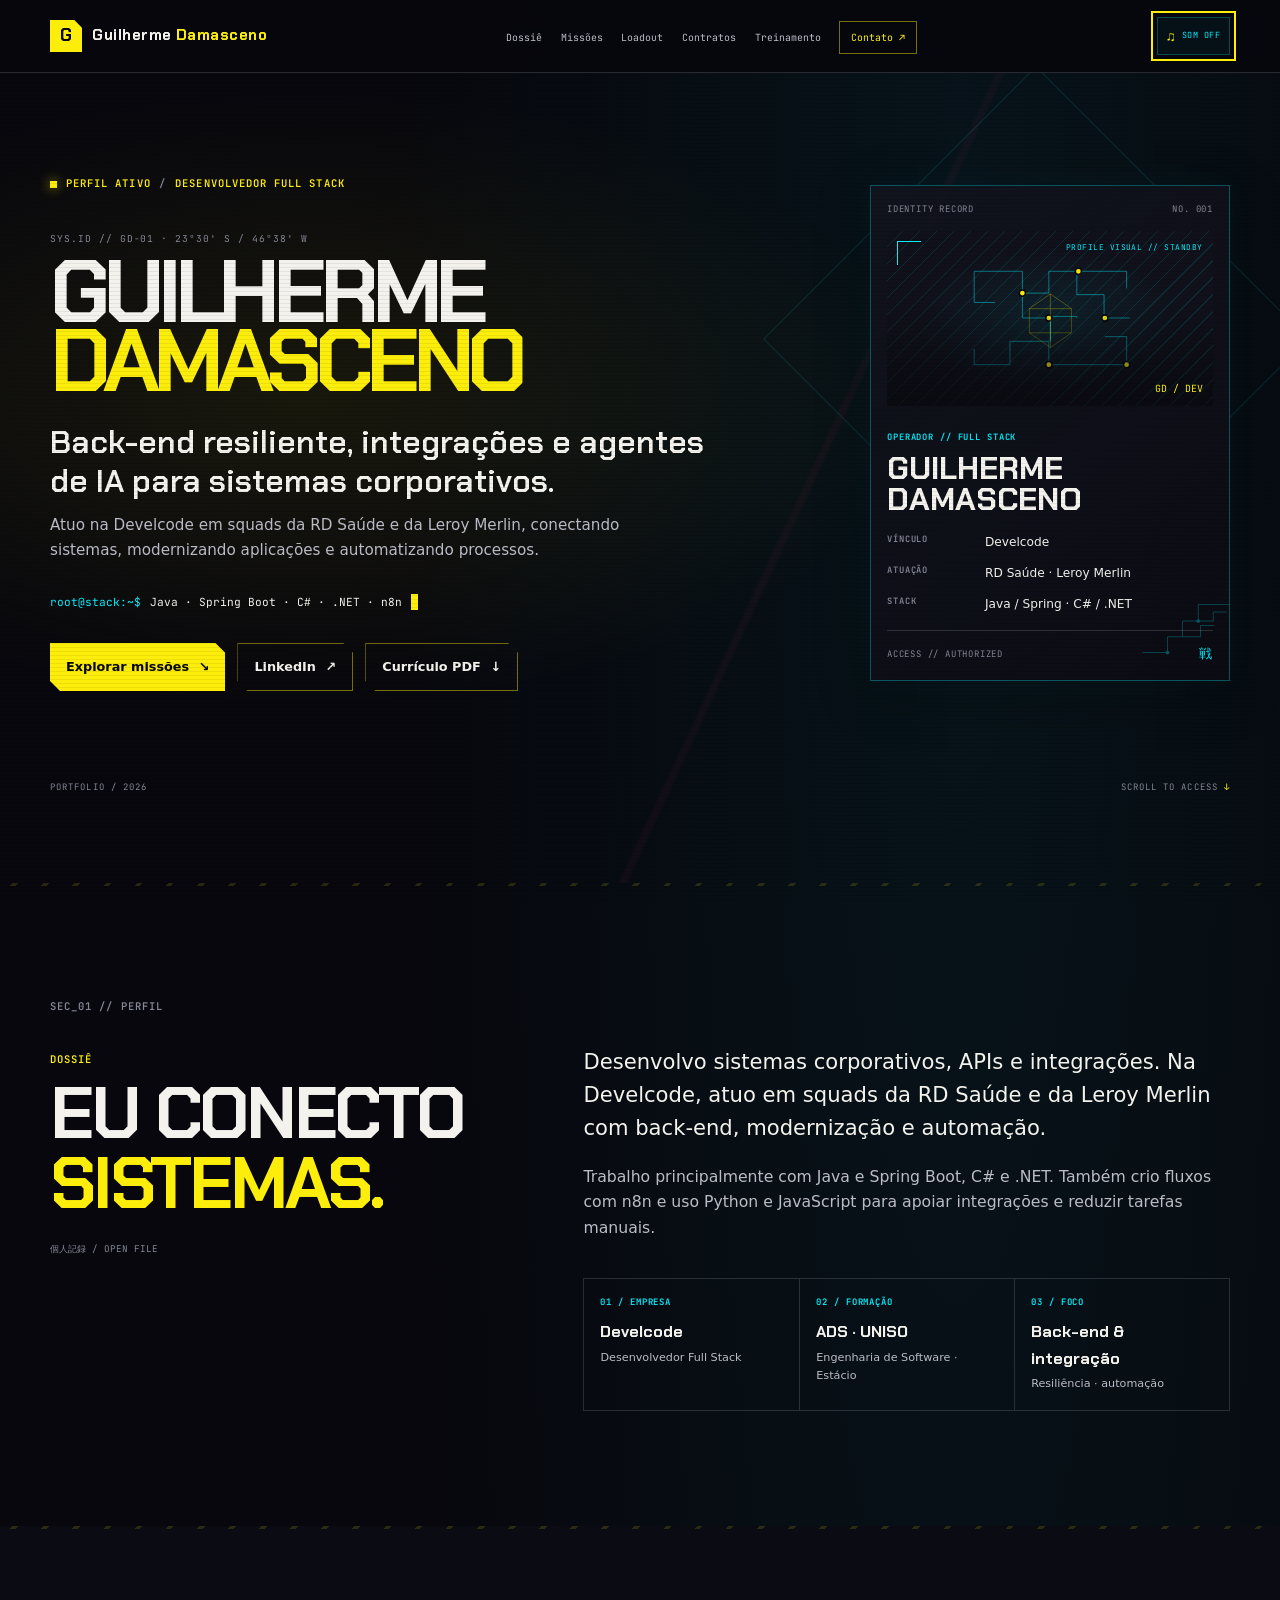
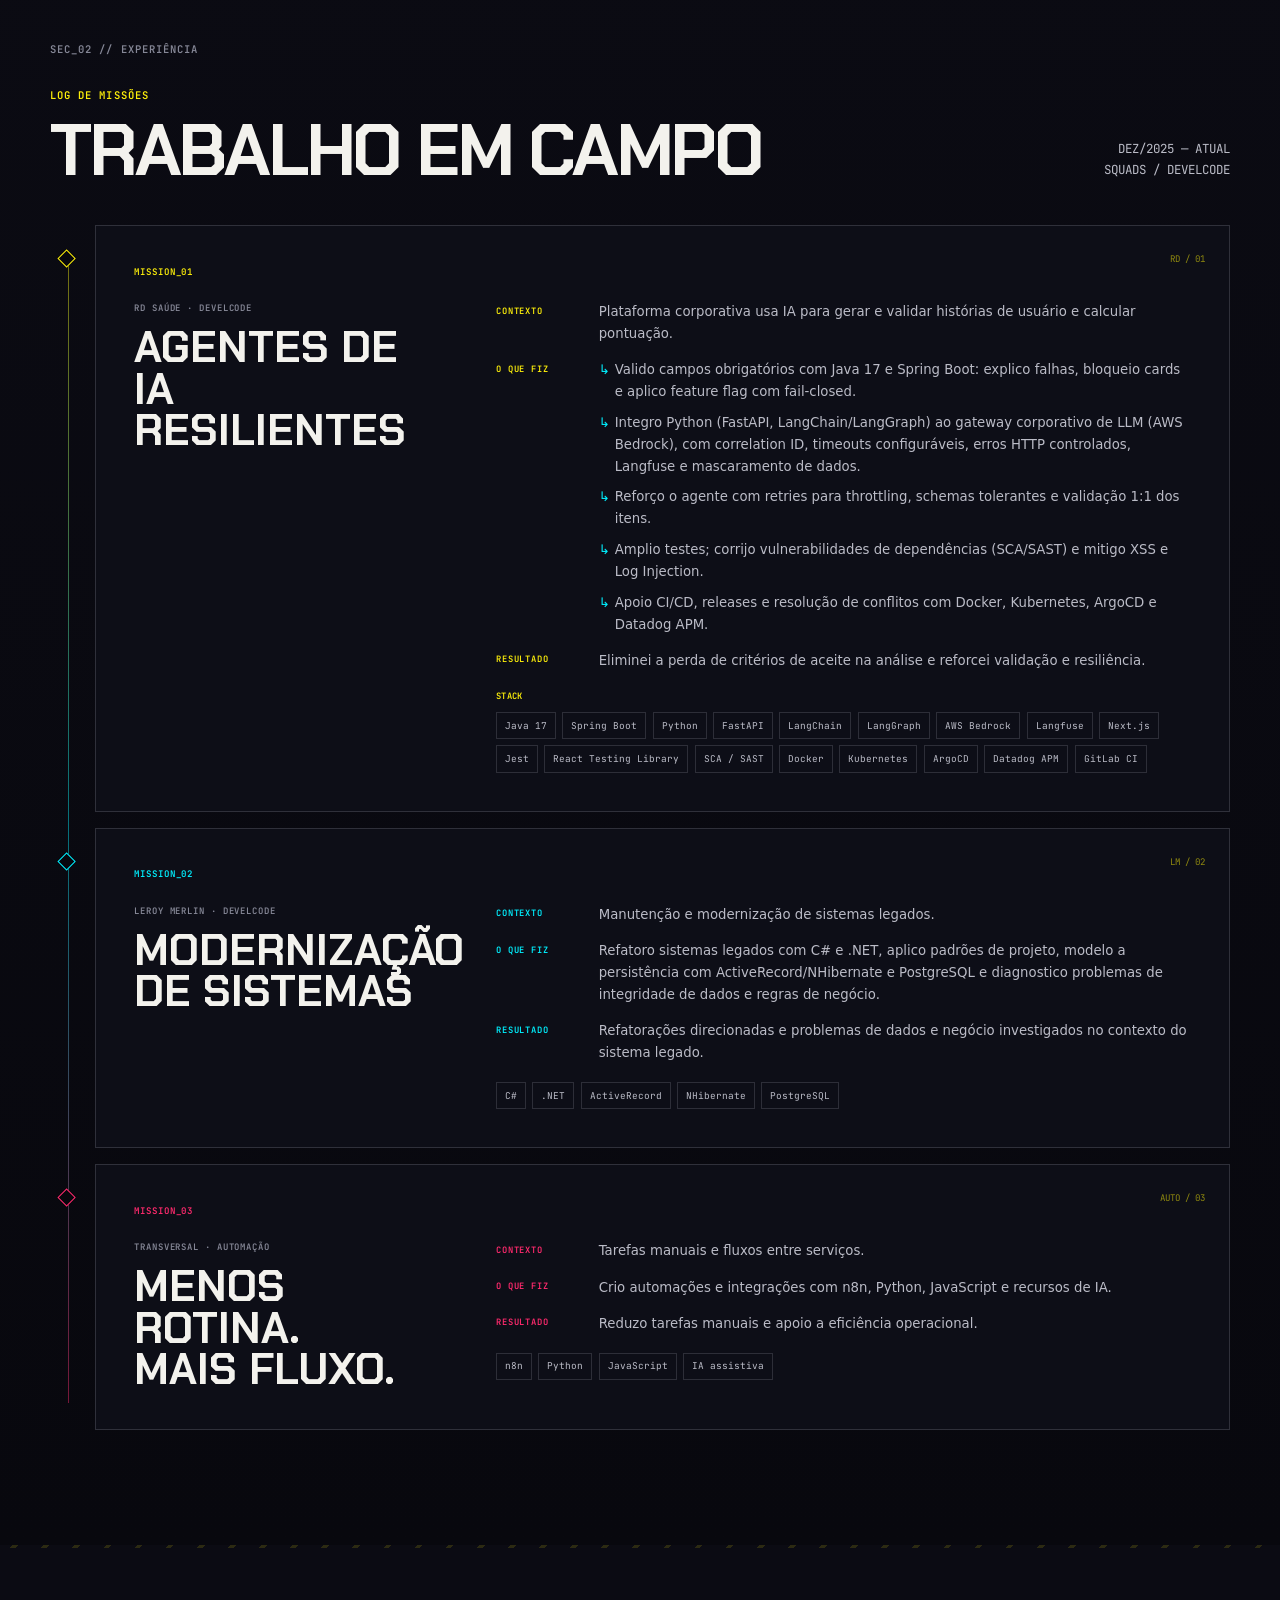
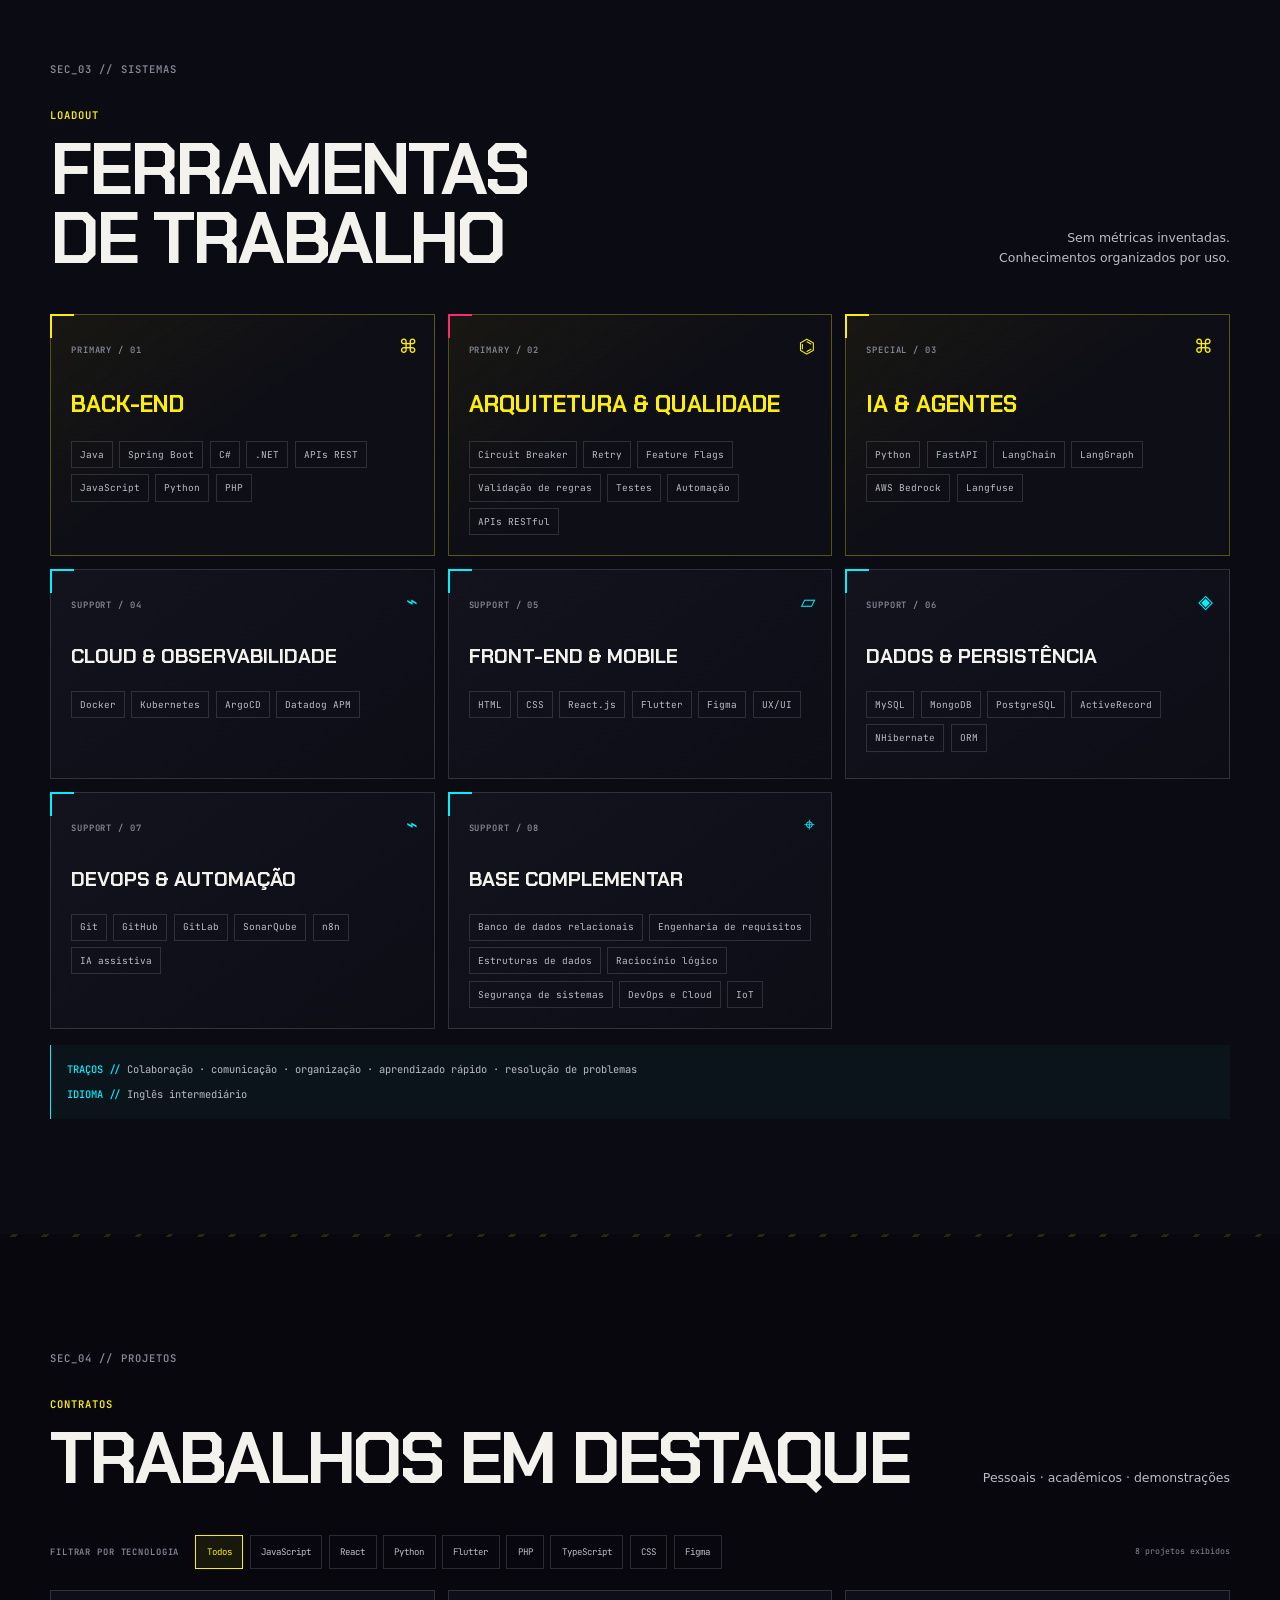
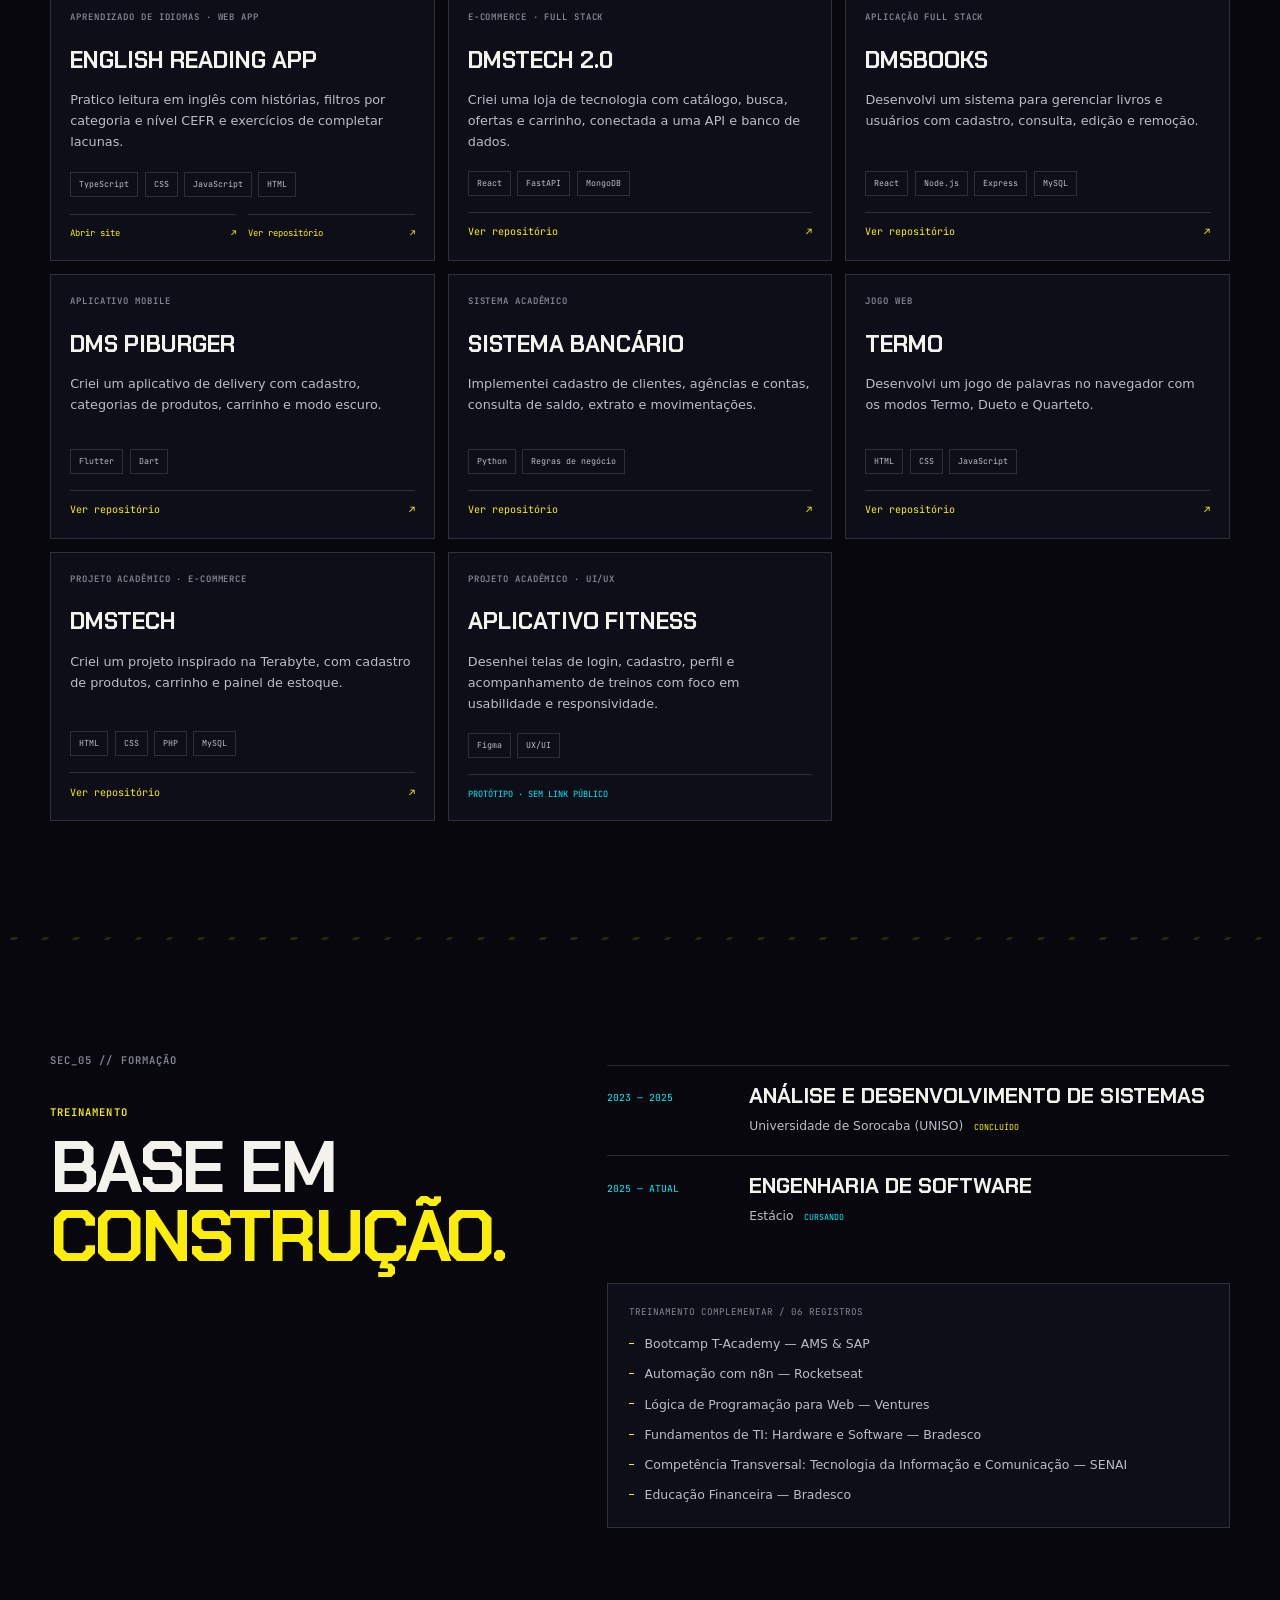
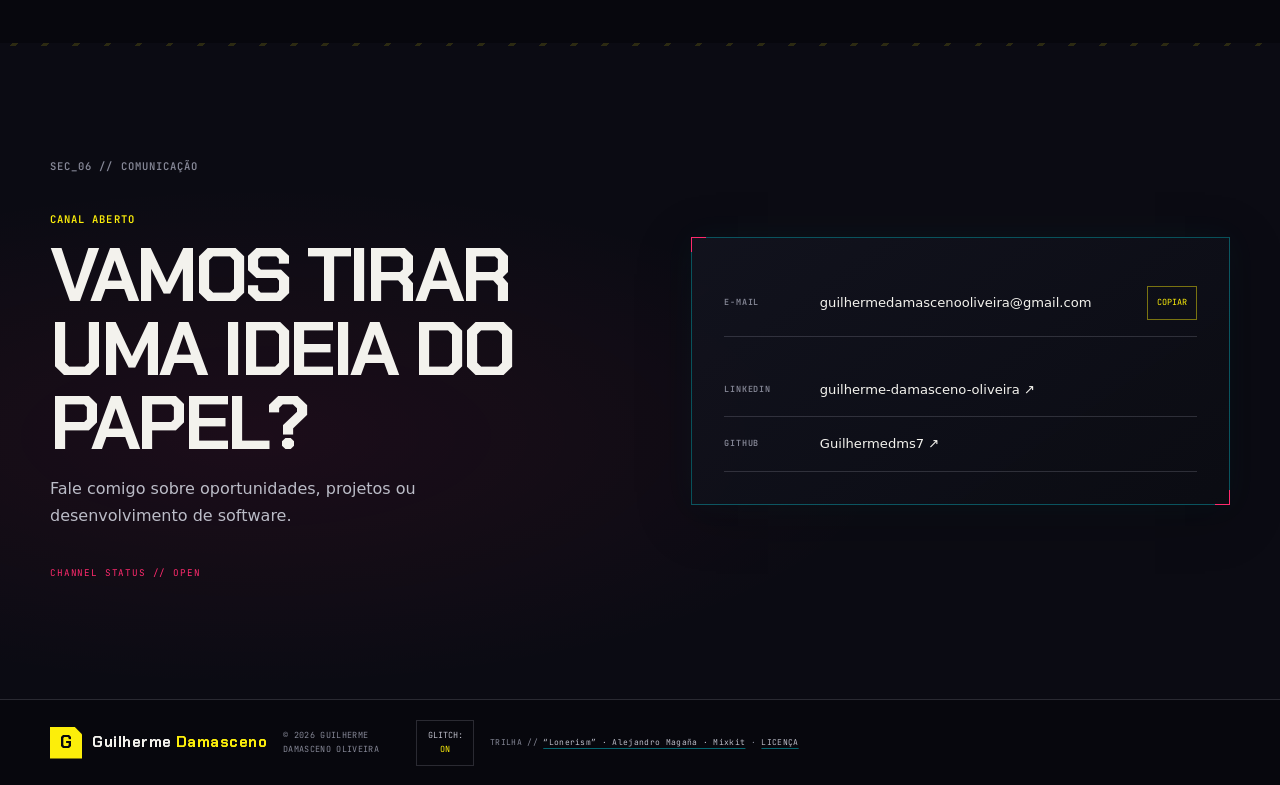
==== commit 420254af: "Remove embedded resilience lab Co-authored-by: Copilot <223556219+Copilot@users.noreply.github.com>" ====
--- a/portfolio/index.html
+++ b/portfolio/index.html
@@ -228,7 +228,7 @@
                         </ul>
                       </dd>
                     </div>
-                    <div><dt>RESULTADO</dt><dd>Eliminei a perda de critérios de aceite na análise e reforcei validação e resiliência.<br /><a class="mission-project-link mono" href="./projects/api-resilience-lab/index.html">VER DEMONSTRAÇÃO DE RESILIÊNCIA <span aria-hidden="true">↗</span></a></dd></div>
+                    <div><dt>RESULTADO</dt><dd>Eliminei a perda de critérios de aceite na análise e reforcei validação e resiliência.</dd></div>
                   </dl>
                   <p class="mission-stack-label mono">STACK</p>
                   <ul class="chip-list mission-stack" aria-label="Tecnologias e práticas"><li>Java 17</li><li>Spring Boot</li><li>Python</li><li>FastAPI</li><li>LangChain</li><li>LangGraph</li><li>AWS Bedrock</li><li>Langfuse</li><li>Next.js</li><li>Jest</li><li>React Testing Library</li><li>SCA / SAST</li><li>Docker</li><li>Kubernetes</li><li>ArgoCD</li><li>Datadog APM</li><li>GitLab CI</li></ul>
@@ -330,26 +330,6 @@
             <div><p class="section-code mono">SEC_04 // PROJETOS</p><p class="eyebrow">Contratos</p><h2 id="projetos-title">Trabalhos em destaque</h2></div>
             <p class="section-aside">Pessoais · acadêmicos · demonstrações</p>
           </div>
-          <article class="featured-project hud-frame reveal">
-            <div class="featured-copy">
-              <p class="project-category mono">CONTRATO EM DESTAQUE / PLAYGROUND</p>
-              <h3>API<br /><em>Resilience Lab</em></h3>
-              <p>Simulo falhas em integrações HTTP para explorar Retry, Circuit Breaker e Feature Flags. O painel roda localmente, sem chamadas externas ou dependências.</p>
-              <ul class="chip-list"><li>HTML</li><li>CSS</li><li>JavaScript</li></ul>
-              <a class="button button-primary" href="./projects/api-resilience-lab/index.html">Abrir demonstração <span aria-hidden="true">↗</span></a>
-            </div>
-            <div class="lab-preview" aria-label="Miniatura ilustrativa do painel do API Resilience Lab">
-              <div class="preview-top mono"><span>RESILIENCE_MONITOR</span><span class="preview-live"><i></i> SIMULATION</span></div>
-              <div class="preview-metrics"><span><small>EVENTS</small><b>SIM</b></span><span><small>RETRIES</small><b>AUTO</b></span><span><small>STATUS</small><b class="preview-ok">READY</b></span></div>
-              <svg viewBox="0 0 460 180" role="img" aria-label="Diagrama abstrato de circuit breaker e eventos">
-                <path class="preview-grid" d="M0 30H460M0 70H460M0 110H460M0 150H460M45 0V180M105 0V180M165 0V180M225 0V180M285 0V180M345 0V180M405 0V180" />
-                <path class="preview-line" d="M20 130h50l22-55 40 77 30-45h46l24-53 34 85 25-35h45l28-58 24 44h45" />
-                <circle class="preview-node" cx="70" cy="130" r="4" /><circle class="preview-node" cx="112" cy="75" r="4" /><circle class="preview-node" cx="248" cy="54" r="4" /><circle class="preview-node preview-node-hot" cx="368" cy="41" r="5" />
-              </svg>
-              <p class="preview-caption mono"><span>ILLUSTRATIVE PREVIEW</span><span>NO LIVE DATA</span></p>
-            </div>
-          </article>
-
           <div class="project-filter-wrap">
             <p class="mono filter-label" id="filter-label">FILTRAR POR TECNOLOGIA</p>
             <div class="project-filters" role="group" aria-labelledby="filter-label">
--- a/portfolio/styles/global.css
+++ b/portfolio/styles/global.css
@@ -182,7 +182,7 @@
 .hero-grid { position: relative; display: grid; grid-template-columns: minmax(0, 1.2fr) minmax(270px, .7fr); align-items: center; gap: clamp(2rem, 7vw, 7rem); }
 .hero-copy { position: relative; z-index: 1; }
 .hero-copy > .eyebrow { display: flex; align-items: center; gap: .55rem; }
-.status-light, .preview-live i { width: .45rem; height: .45rem; flex: 0 0 auto; background: var(--yellow); box-shadow: 0 0 12px rgba(252, 238, 10, .7); }
+.status-light { width: .45rem; height: .45rem; flex: 0 0 auto; background: var(--yellow); box-shadow: 0 0 12px rgba(252, 238, 10, .7); }
 .eyebrow-divider { color: var(--dim); }
 .hero-index { margin: 2.4rem 0 .7rem; color: var(--dim); font-size: .6rem; letter-spacing: .1em; }
 .hero h1 {
@@ -280,8 +280,6 @@
 .mission-points { display: grid; gap: .55rem; margin: 0; padding: 0; list-style: none; }
 .mission-points li { position: relative; padding-left: 1rem; }
 .mission-points li::before { position: absolute; left: 0; color: var(--cyan); content: "↳"; }
-.mission-project-link { display: inline-block; margin-top: .65rem; color: var(--yellow); font-size: .57rem; letter-spacing: .04em; text-decoration: underline; text-decoration-color: rgba(252, 238, 10, .45); text-underline-offset: 3px; }
-.mission-project-link:hover { color: var(--cyan); }
 .mission-stack-label { margin: 1.1rem 0 -.6rem; color: var(--yellow); font-size: .55rem; font-weight: 600; letter-spacing: .04em; }
 .mission-stack { margin-top: 1rem; }
 .chip-list, .project-tags { display: flex; flex-wrap: wrap; gap: .4rem; margin: 1.1rem 0 0; padding: 0; list-style: none; }
@@ -307,30 +305,6 @@
 
 /* Components: project contracts */
 .section-projects { overflow: hidden; }
-.featured-project { display: grid; grid-template-columns: 1fr 1.05fr; align-items: center; gap: 2rem; padding: clamp(1.3rem, 4vw, 3rem); overflow: hidden; }
-.featured-project::before { border-color: var(--yellow); }
-.featured-project::after { border-color: var(--yellow); }
-.featured-copy { position: relative; z-index: 1; }
-.featured-copy .project-category { color: var(--yellow); }
-.featured-copy h3 { margin: .6rem 0 .8rem; font-family: var(--display); font-size: clamp(2.7rem, 6vw, 5rem); line-height: .82; text-transform: uppercase; }
-.featured-copy h3 em { color: var(--yellow); font-style: normal; }
-.featured-copy > p:not(.project-category) { max-width: 480px; color: var(--muted); font-size: .88rem; }
-.featured-copy .button { margin-top: 1.5rem; }
-.lab-preview { min-width: 0; padding: 1rem; border: 1px solid var(--line); background: #080910; transform: perspective(900px) rotateY(-5deg) rotateX(2deg); }
-.preview-top, .preview-caption { display: flex; justify-content: space-between; color: var(--dim); font-size: .5rem; letter-spacing: .08em; }
-.preview-live { display: inline-flex; align-items: center; gap: .35rem; color: var(--cyan); }
-.preview-live i { width: .35rem; height: .35rem; background: var(--cyan); }
-.preview-metrics { display: grid; grid-template-columns: repeat(3, 1fr); gap: .5rem; margin: 1rem 0 .5rem; }
-.preview-metrics span { display: grid; padding: .45rem; border: 1px solid var(--line); }
-.preview-metrics small { color: var(--dim); font-family: var(--mono); font-size: .45rem; }
-.preview-metrics b { margin-top: .25rem; font-family: var(--mono); font-size: .8rem; }
-.preview-metrics .preview-ok { color: var(--yellow); font-size: .58rem; }
-.lab-preview svg { width: 100%; }
-.preview-grid { stroke: rgba(224, 225, 238, .1); stroke-width: .7; }
-.preview-line { fill: none; stroke: var(--cyan); stroke-width: 2; }
-.preview-node { fill: var(--yellow); }
-.preview-node-hot { fill: var(--magenta); }
-.preview-caption { margin: .4rem 0 0; font-size: .46rem; }
 .project-filter-wrap { display: grid; grid-template-columns: auto 1fr auto; align-items: center; gap: 1rem; margin: 2.6rem 0 1.3rem; }
 .filter-label { margin: 0; color: var(--dim); font-size: .55rem; }
 .project-filters { display: flex; flex-wrap: wrap; gap: .4rem; }
@@ -479,8 +453,6 @@
   .mission-stamp { top: 1.15rem; right: 1rem; }
   .loadout-grid, .projects-grid { grid-template-columns: 1fr; }
   .loadout-slot { min-height: auto; }
-  .featured-project { grid-template-columns: 1fr; gap: 1.8rem; }
-  .lab-preview { transform: none; }
   .project-filter-wrap { grid-template-columns: 1fr; gap: .8rem; }
   .filter-label { grid-column: auto; }
   .project-filters { gap: .35rem; }
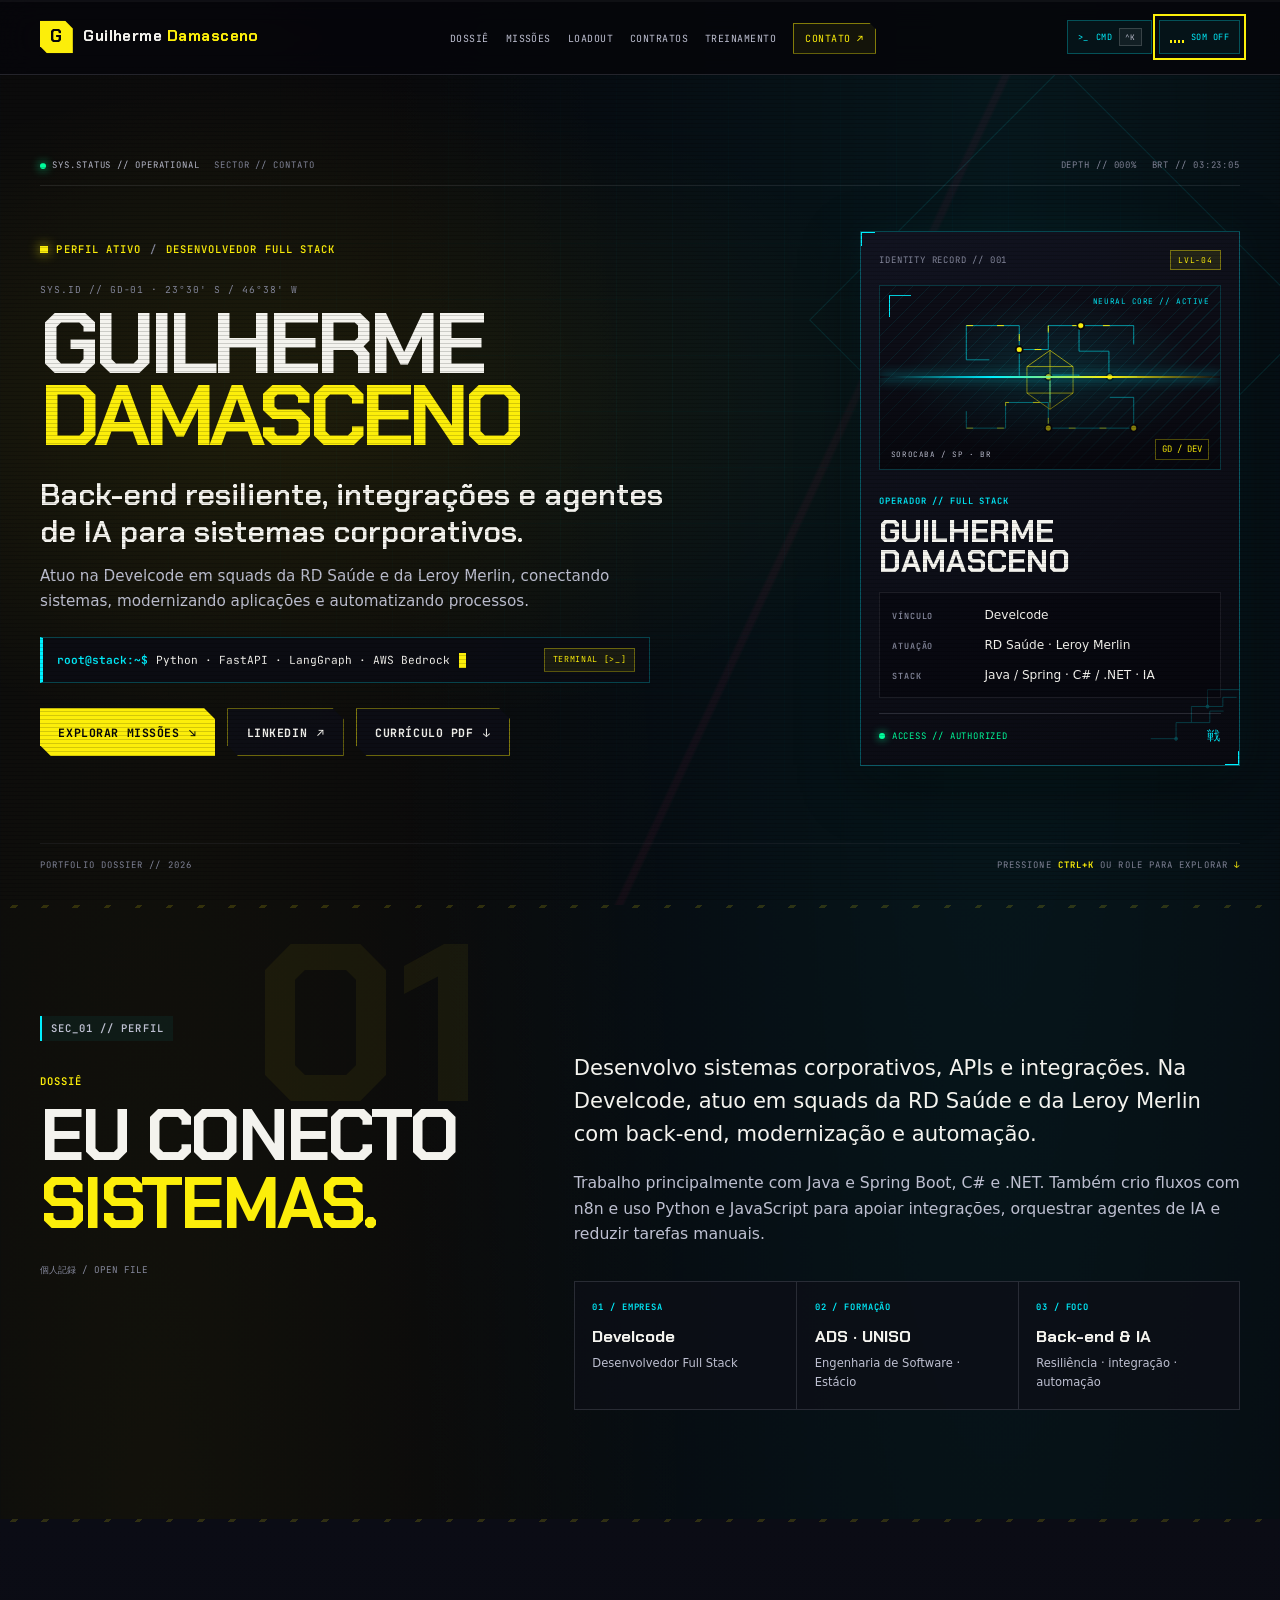
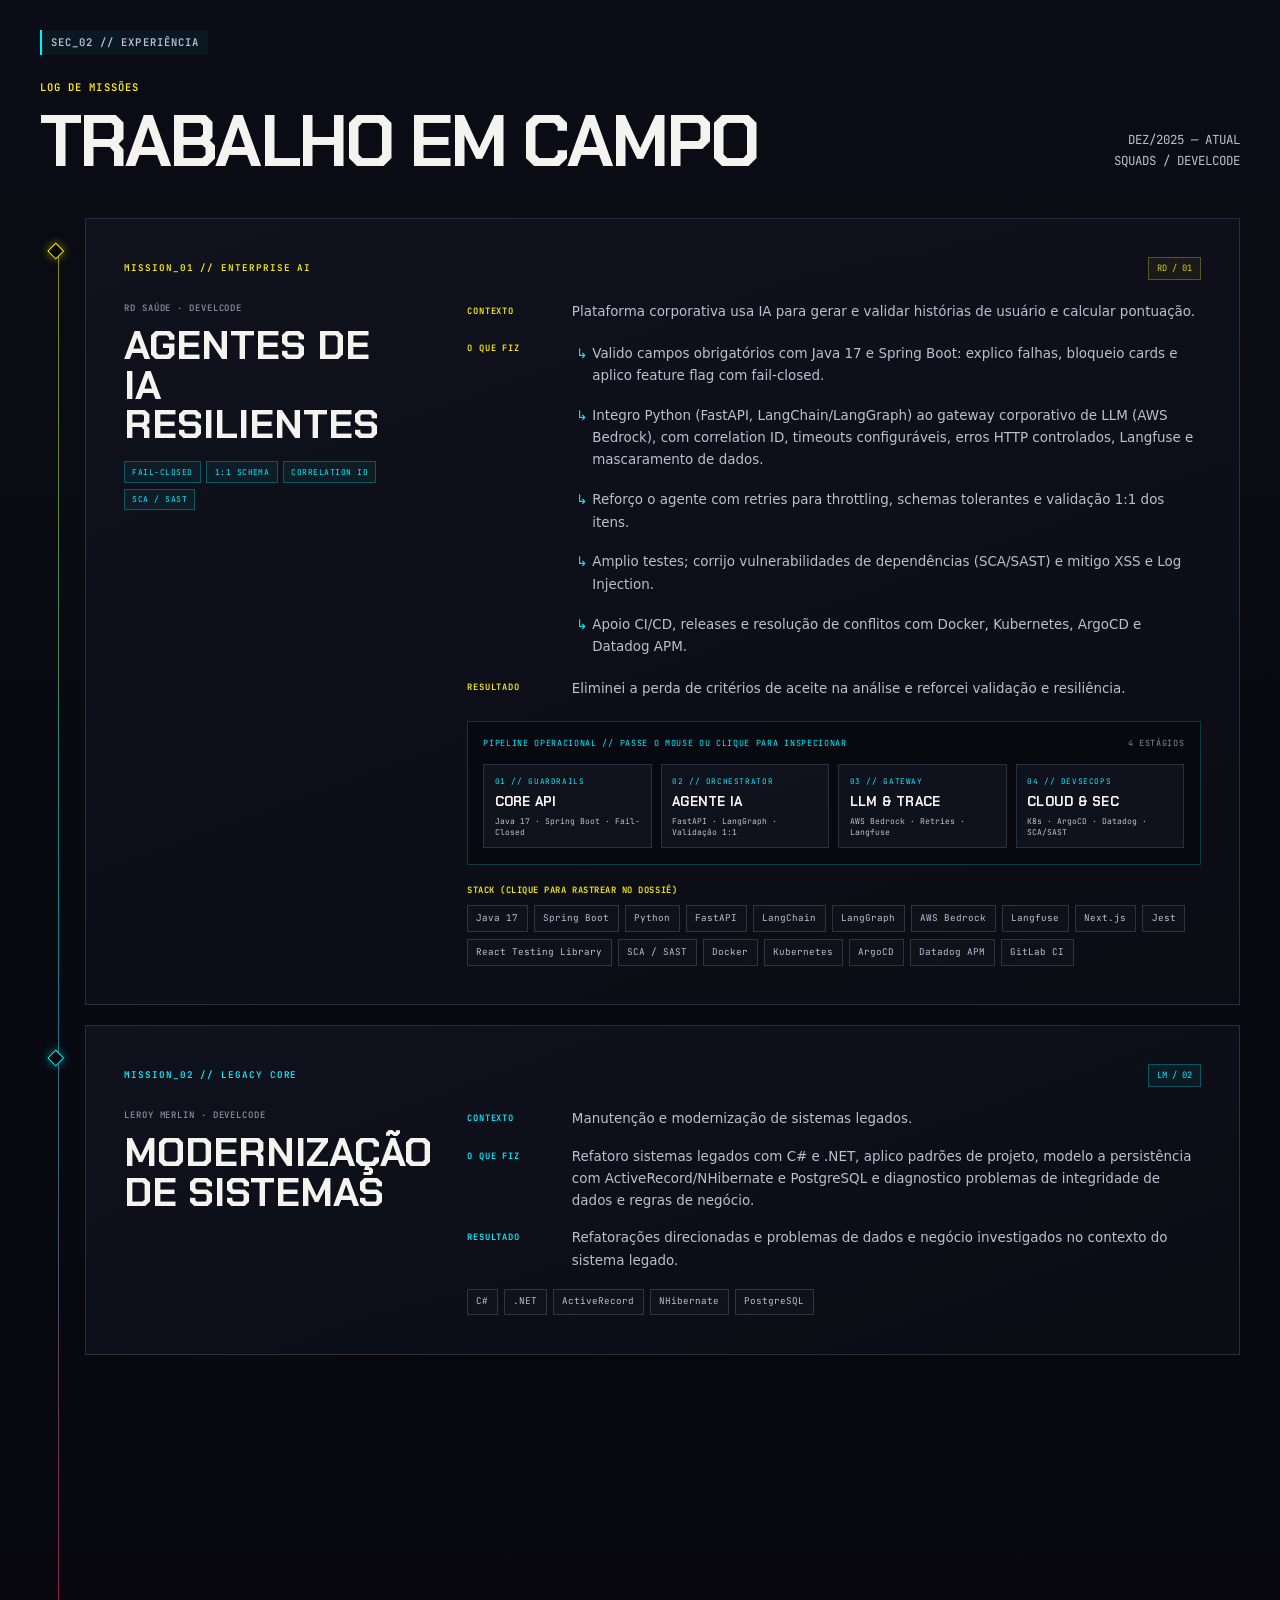
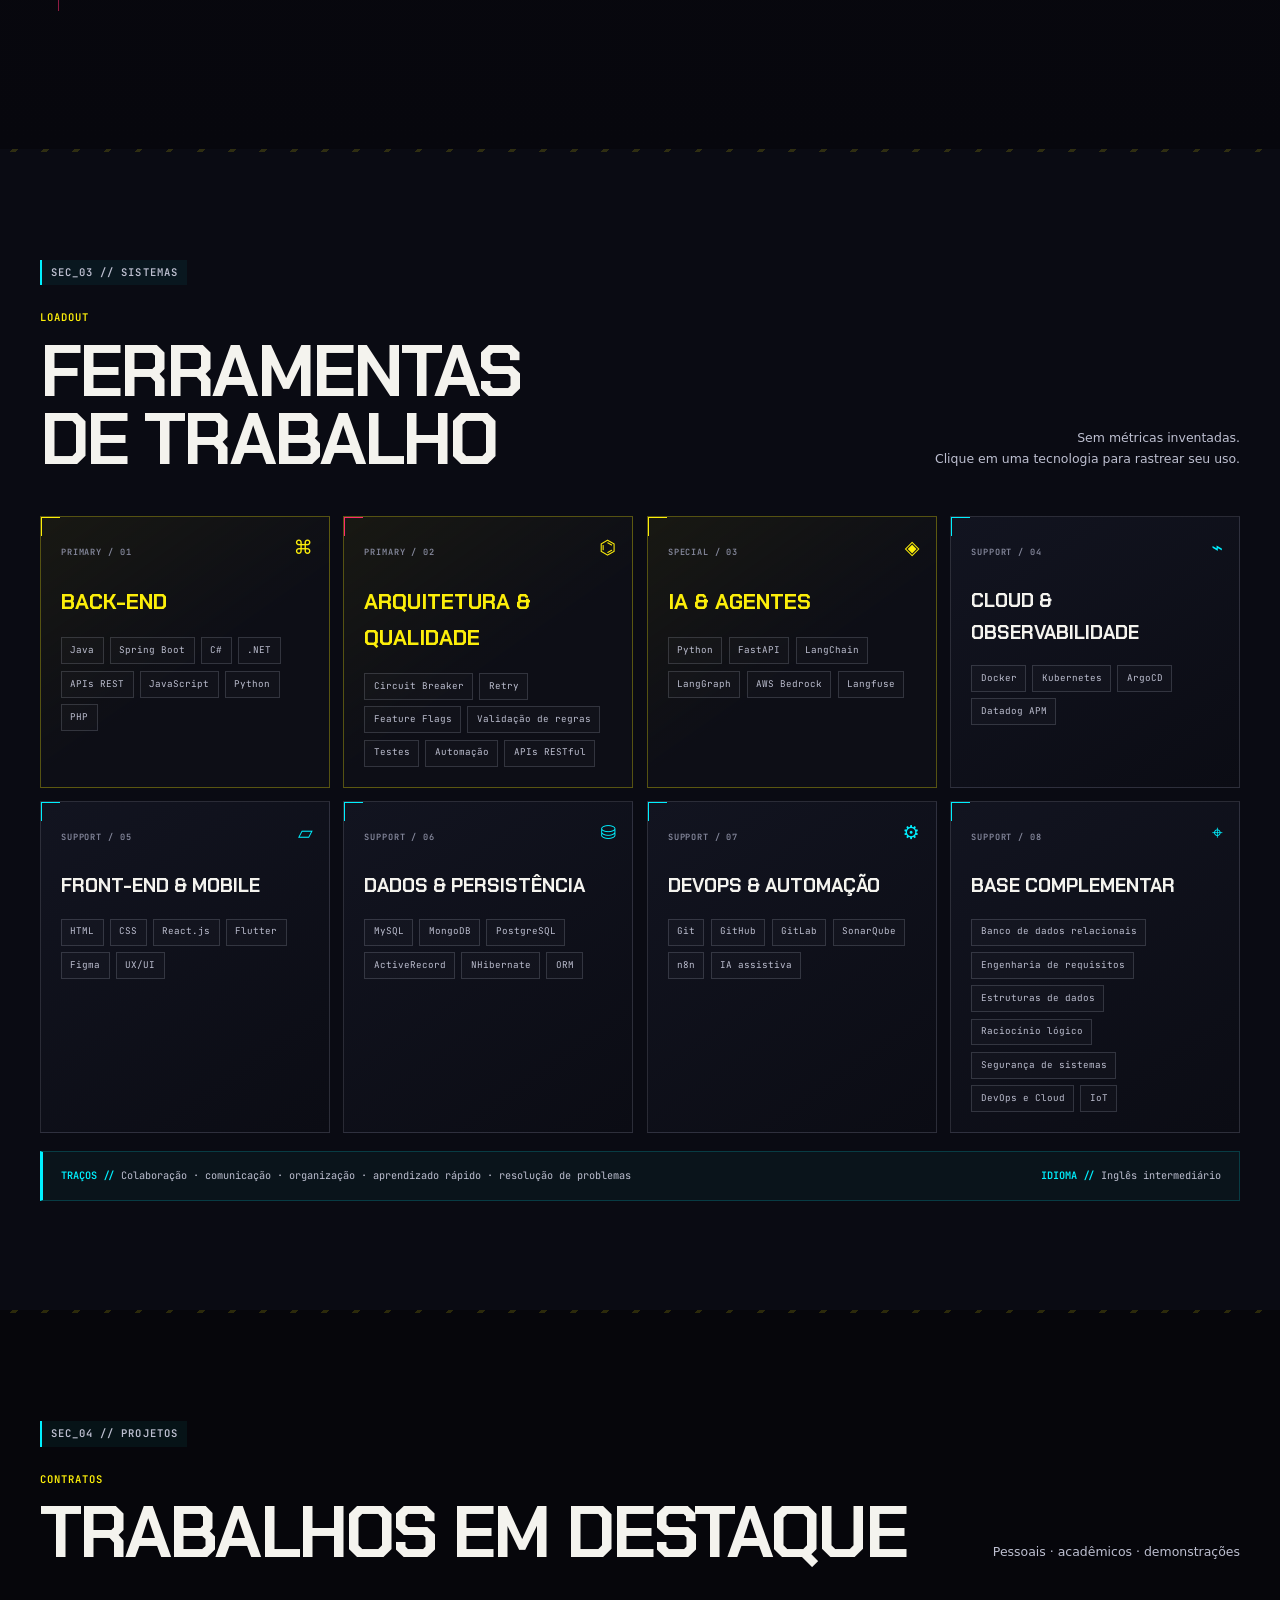
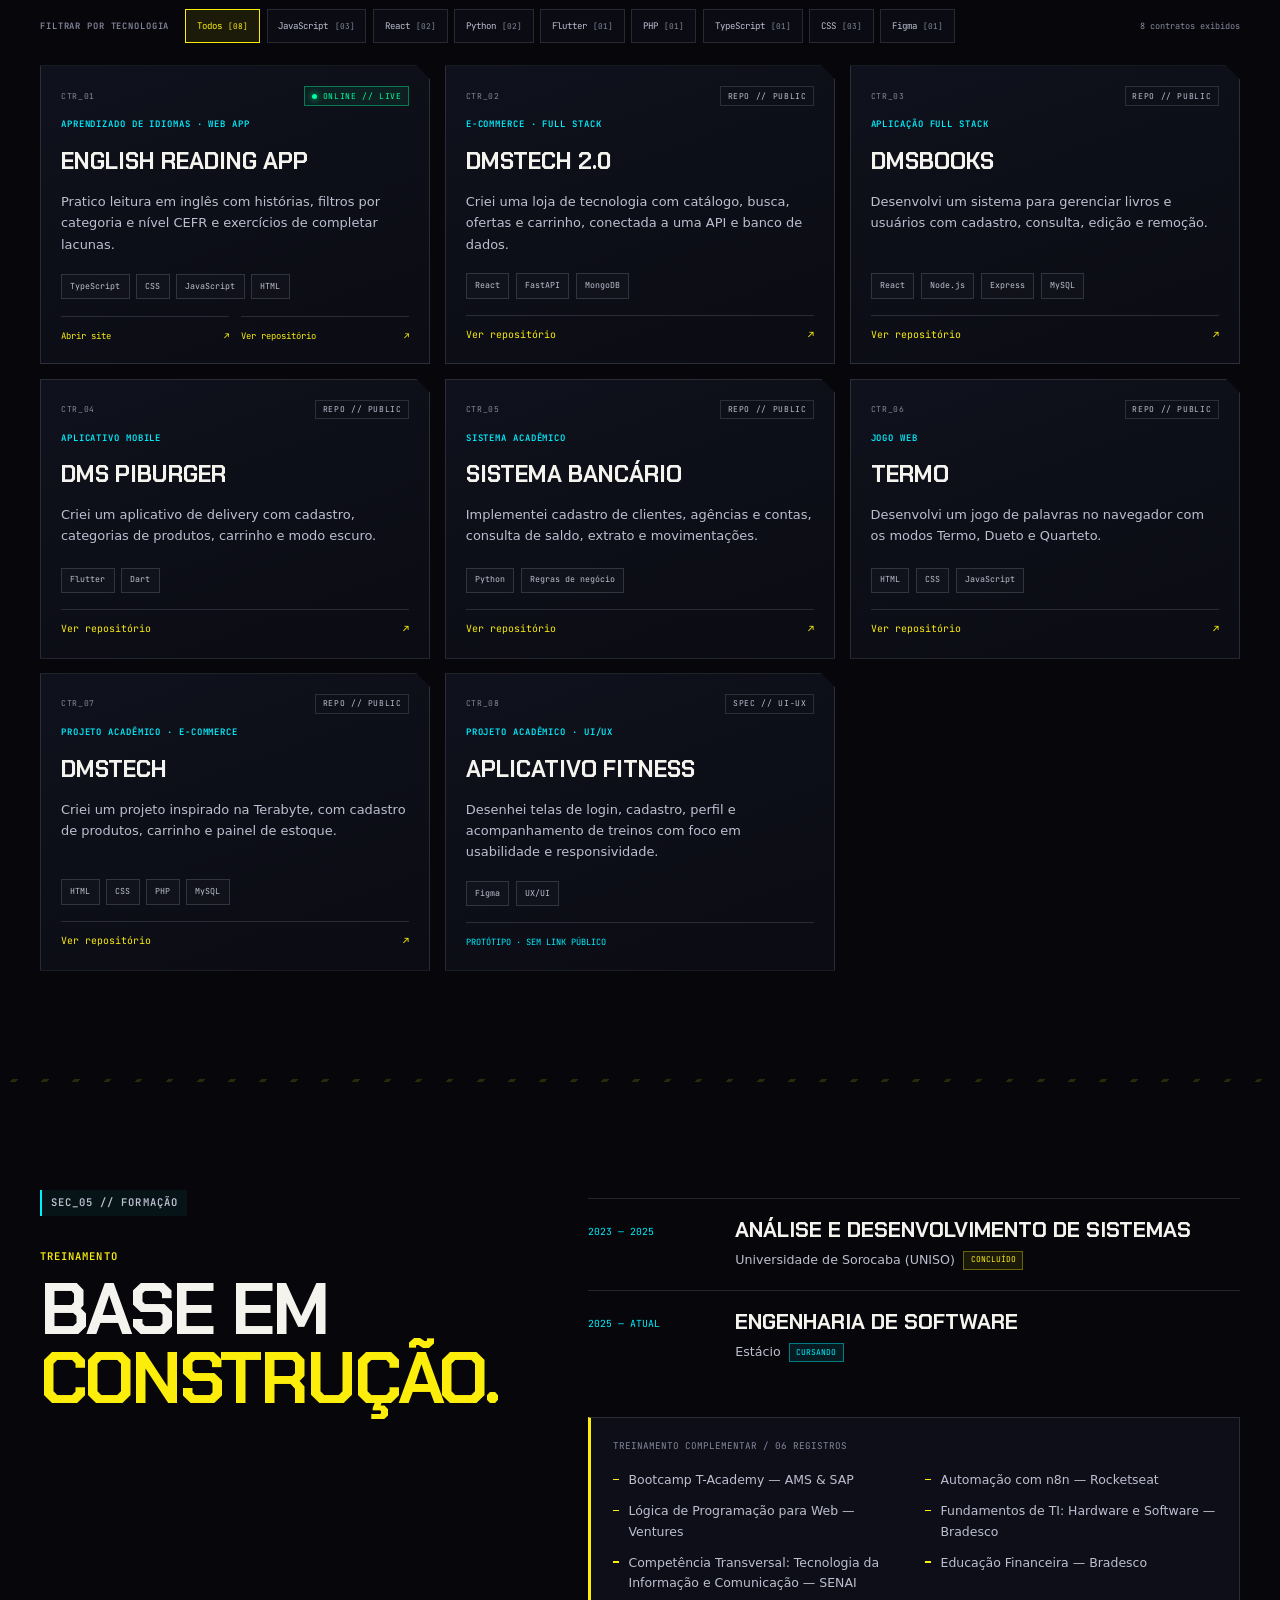
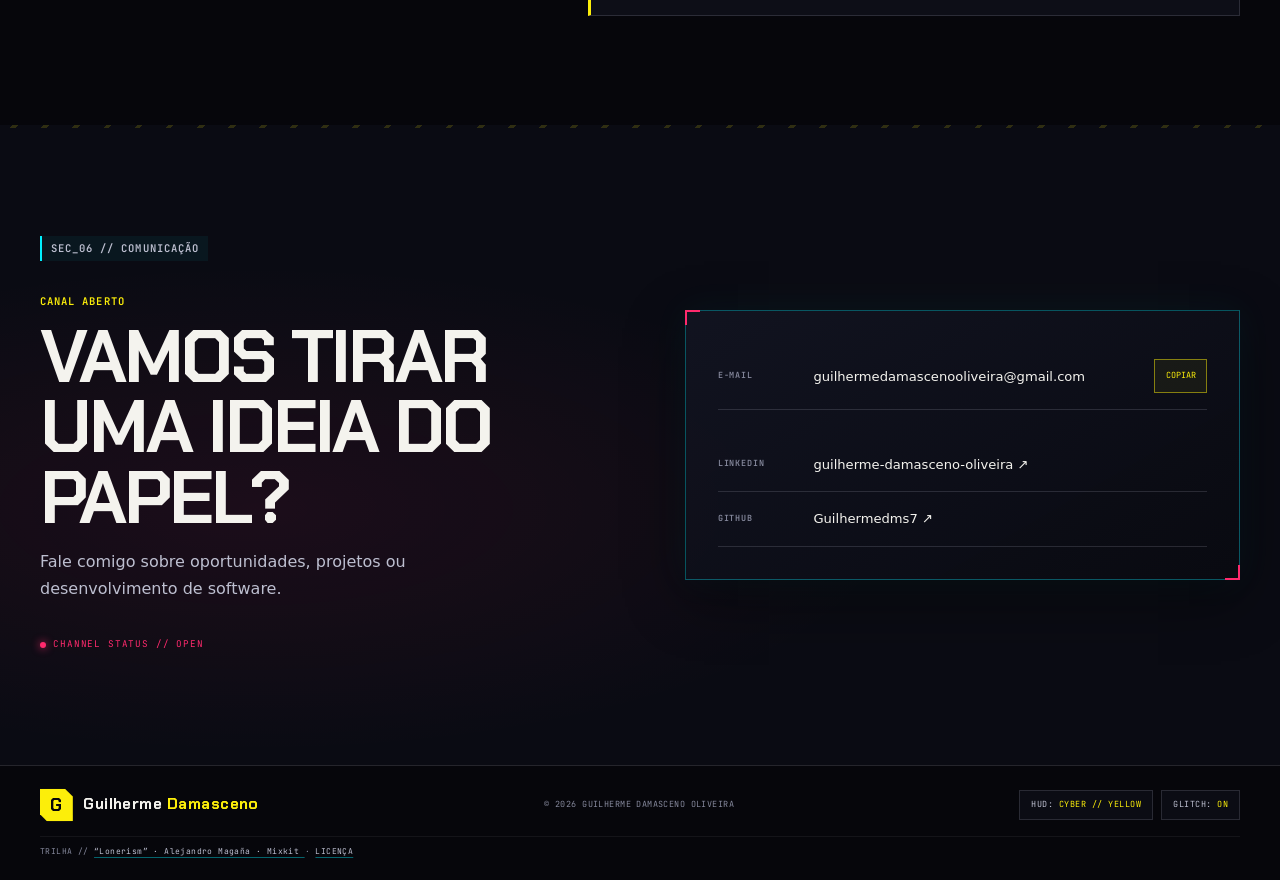
==== commit 822d03fc: "feat(hud): upgrade cyberpunk tactical UI, interactive terminal, 3D ID card, architecture blueprint a" ====
--- a/portfolio/index.html
+++ b/portfolio/index.html
@@ -3,27 +3,33 @@
   <head>
     <meta charset="UTF-8" />
     <meta name="viewport" content="width=device-width, initial-scale=1" />
-    <meta name="theme-color" content="#07070d" />
+    <meta name="theme-color" content="#06060b" />
     <meta
       name="description"
       content="Guilherme Damasceno, desenvolvedor full stack na Develcode. Back-end resiliente, integrações e agentes de IA para sistemas corporativos com Java, Spring Boot, C# e .NET."
     />
     <meta property="og:type" content="website" />
     <meta property="og:locale" content="pt_BR" />
+    <meta property="og:url" content="https://guilherme-damasceno.pages.dev/" />
     <meta property="og:title" content="Guilherme Damasceno | Desenvolvedor Full Stack" />
     <meta
       property="og:description"
       content="Back-end resiliente, integrações e agentes de IA para sistemas corporativos."
     />
-    <meta property="og:image" content="./images/og-image-placeholder.png" />
+    <meta property="og:image" content="https://guilherme-damasceno.pages.dev/images/og-image.jpg" />
+    <meta
+      property="og:image:alt"
+      content="Painel cyberpunk de Guilherme Damasceno — Full Stack, Back-end e Agentes de IA"
+    />
     <meta name="twitter:card" content="summary_large_image" />
     <meta name="twitter:title" content="Guilherme Damasceno | Desenvolvedor Full Stack" />
     <meta
       name="twitter:description"
       content="Back-end resiliente, integrações e agentes de IA para sistemas corporativos."
     />
-    <meta name="twitter:image" content="./images/og-image-placeholder.png" />
+    <meta name="twitter:image" content="https://guilherme-damasceno.pages.dev/images/og-image.jpg" />
     <title>Guilherme Damasceno | Desenvolvedor Full Stack</title>
+    <link rel="icon" type="image/svg+xml" href="./favicon.svg" />
     <link rel="preconnect" href="https://fonts.googleapis.com" />
     <link rel="preconnect" href="https://fonts.gstatic.com" crossorigin />
     <link
@@ -37,6 +43,7 @@
         "@type": "Person",
         "name": "Guilherme Damasceno Oliveira",
         "jobTitle": "Desenvolvedor Full Stack",
+        "url": "https://guilherme-damasceno.pages.dev/",
         "worksFor": {
           "@type": "Organization",
           "name": "Develcode"
@@ -70,6 +77,10 @@
       </filter>
     </svg>
 
+    <div class="scroll-laser" aria-hidden="true">
+      <div class="scroll-laser-bar" id="scroll-laser-bar"></div>
+    </div>
+
     <a class="skip-link" href="#conteudo">Pular para o conteúdo</a>
 
     <nav class="site-nav" aria-label="Navegação principal">
@@ -84,9 +95,22 @@
           <li><a href="#competencias">Loadout</a></li>
           <li><a href="#projetos">Contratos</a></li>
           <li><a href="#formacao">Treinamento</a></li>
-          <li><a class="nav-cta" href="#contato">Contato <span aria-hidden="true">↗</span></a></li>
+          <li>
+            <a class="nav-cta" href="#contato">Contato <span aria-hidden="true">↗</span></a>
+          </li>
         </ul>
         <div class="nav-tools">
+          <button
+            class="hud-tool-btn cmd-trigger mono"
+            type="button"
+            data-open-cmd
+            aria-label="Abrir terminal interativo de comandos (Ctrl+K)"
+            title="Terminal Netrunner (Ctrl+K ou /)"
+          >
+            <span aria-hidden="true">&gt;_</span>
+            <span>CMD</span>
+            <kbd aria-hidden="true">^K</kbd>
+          </button>
           <button
             class="audio-toggle mono"
             id="audio-toggle"
@@ -97,7 +121,7 @@
             aria-describedby="audio-status"
             title="Lonerism — Alejandro Magaña · volume 20%"
           >
-            <span class="audio-glyph" aria-hidden="true">♫</span>
+            <span class="audio-bars" aria-hidden="true"><i></i><i></i><i></i><i></i></span>
             <span class="audio-label">SOM OFF</span>
           </button>
           <button
@@ -118,11 +142,29 @@
 
     <main id="conteudo">
       <header class="hero" id="inicio">
+        <div class="hero-cyber-grid" aria-hidden="true"></div>
+
+        <div class="container hero-telemetry-bar mono" aria-hidden="true">
+          <div class="telemetry-group">
+            <span class="telemetry-pill"><i class="telemetry-dot"></i> SYS.STATUS // OPERATIONAL</span>
+            <span id="telemetry-sector">SECTOR // INICIO</span>
+          </div>
+          <div class="telemetry-group">
+            <span id="telemetry-scroll">DEPTH // 000%</span>
+            <span id="telemetry-clock">BRT // --:--:--</span>
+          </div>
+        </div>
+
         <div class="container hero-grid">
           <div class="hero-copy">
-            <p class="eyebrow"><span class="status-light" aria-hidden="true"></span> Perfil ativo <span class="eyebrow-divider">/</span> Desenvolvedor Full Stack</p>
-            <p class="hero-index mono">SYS.ID // GD-01 · 23°30' S / 46°38' W</p>
-            <h1 class="glitch-title">Guilherme<br /><span>Damasceno</span></h1>
+            <p class="eyebrow">
+              <span class="status-light" aria-hidden="true"></span> Perfil ativo
+              <span class="eyebrow-divider">/</span> Desenvolvedor Full Stack
+            </p>
+            <p class="hero-index mono" data-scramble>SYS.ID // GD-01 · 23°30' S / 46°38' W</p>
+            <h1 class="glitch-title" data-glitch="Guilherme&#10;Damasceno">
+              Guilherme<br /><span>Damasceno</span>
+            </h1>
             <p class="hero-description">
               Back-end resiliente, integrações e agentes de IA para sistemas corporativos.
             </p>
@@ -130,55 +172,113 @@
               Atuo na Develcode em squads da RD Saúde e da Leroy Merlin, conectando sistemas,
               modernizando aplicações e automatizando processos.
             </p>
-            <div class="terminal-line mono" aria-label="Stack atual">
-              <span class="terminal-prefix" aria-hidden="true">root@stack:~$</span>
-              <span id="typed-stack">Java · Spring Boot · C# · .NET · n8n</span><span class="terminal-cursor" aria-hidden="true"></span>
+            <div class="terminal-box mono">
+              <div class="terminal-line" aria-label="Stack atual">
+                <span class="terminal-prefix" aria-hidden="true">root@stack:~$</span>
+                <span id="typed-stack">Java 17 · Spring Boot · C# · .NET · n8n</span
+                ><span class="terminal-cursor" aria-hidden="true"></span>
+              </div>
+              <button type="button" class="terminal-open-btn mono" data-open-cmd>
+                TERMINAL [&gt;_]
+              </button>
             </div>
             <div class="hero-actions">
-              <a class="button button-primary" href="#experiencia">Explorar missões <span aria-hidden="true">↘</span></a>
-              <a class="button button-secondary" href="https://www.linkedin.com/in/guilherme-damasceno-oliveira-a308b226a/" target="_blank" rel="noopener noreferrer">LinkedIn <span aria-hidden="true">↗</span></a>
-              <a class="button button-secondary" href="./CV_Guilherme_Damasceno.pdf" download aria-label="Baixar currículo de Guilherme Damasceno em PDF">Currículo PDF <span aria-hidden="true">↓</span></a>
+              <a class="button button-primary" href="#experiencia">
+                Explorar missões <span aria-hidden="true">↘</span>
+              </a>
+              <a
+                class="button button-secondary"
+                href="https://www.linkedin.com/in/guilherme-damasceno-oliveira-a308b226a/"
+                target="_blank"
+                rel="noopener noreferrer"
+              >
+                LinkedIn <span aria-hidden="true">↗</span>
+              </a>
+              <a
+                class="button button-secondary"
+                href="./CV_Guilherme_Damasceno.pdf"
+                download
+                aria-label="Baixar currículo de Guilherme Damasceno em PDF"
+              >
+                Currículo PDF <span aria-hidden="true">↓</span>
+              </a>
             </div>
           </div>
 
           <aside class="id-card hud-frame reveal" aria-label="Cartão de identificação profissional">
-            <div class="id-card-top mono"><span>IDENTITY RECORD</span><span>NO. 001</span></div>
+            <div class="id-card-glare" aria-hidden="true"></div>
+            <div class="id-card-top mono">
+              <span>IDENTITY RECORD // 001</span>
+              <span class="clearance-badge">LVL-04</span>
+            </div>
             <div class="id-card-portrait identity-graphic" aria-hidden="true">
-              <span class="identity-coordinate mono">PROFILE VISUAL // STANDBY</span>
+              <span class="portrait-scanline"></span>
+              <span class="identity-coordinate mono">NEURAL CORE // ACTIVE</span>
               <svg viewBox="0 0 240 180" fill="none">
-                <path d="M22 30h62v28h34V30h100M22 150h46v-30h50v30h100M84 58v32h36v30m34-90v30h35v30h33m-102 30v-32h34V90" />
+                <path
+                  d="M22 30h62v28h34V30h100M22 150h46v-30h50v30h100M84 58v32h36v30m34-90v30h35v30h33m-102 30v-32h34V90"
+                />
+                <path
+                  class="trace-flow"
+                  d="M22 30h62v28h34V30h100M22 150h46v-30h50v30h100"
+                />
                 <path d="M22 30v40h27m169 80v-36h-28M22 150v-20m196-100v22" />
-                <circle cx="84" cy="58" r="4" /><circle cx="118" cy="90" r="4" />
-                <circle cx="156" cy="30" r="4" /><circle cx="190" cy="90" r="4" />
-                <circle cx="118" cy="150" r="4" /><circle cx="218" cy="150" r="4" />
-                <path class="identity-glyph" d="M93 78l27-19 27 19v31l-27 19-27-19V78Zm27-19v69m-27-50h54m-54 31h54" />
+                <circle cx="84" cy="58" r="4" />
+                <circle cx="118" cy="90" r="4" />
+                <circle cx="156" cy="30" r="4" />
+                <circle cx="190" cy="90" r="4" />
+                <circle cx="118" cy="150" r="4" />
+                <circle cx="218" cy="150" r="4" />
+                <path
+                  class="identity-glyph"
+                  d="M93 78l27-19 27 19v31l-27 19-27-19V78Zm27-19v69m-27-50h54m-54 31h54"
+                />
               </svg>
+              <span class="portrait-telemetry mono">SOROCABA / SP · BR</span>
               <span class="portrait-stamp mono">GD / DEV</span>
-              <span class="portrait-corner" aria-hidden="true"></span>
+              <span class="portrait-corner"></span>
             </div>
             <div class="id-card-name">
               <span class="micro-label mono">OPERADOR // FULL STACK</span>
               <h2>Guilherme<br />Damasceno</h2>
             </div>
             <dl class="id-card-data">
-              <div><dt>VÍNCULO</dt><dd>Develcode</dd></div>
-              <div><dt>ATUAÇÃO</dt><dd>RD Saúde · Leroy Merlin</dd></div>
-              <div><dt>STACK</dt><dd>Java / Spring · C# / .NET</dd></div>
+              <div>
+                <dt>VÍNCULO</dt>
+                <dd>Develcode</dd>
+              </div>
+              <div>
+                <dt>ATUAÇÃO</dt>
+                <dd>RD Saúde · Leroy Merlin</dd>
+              </div>
+              <div>
+                <dt>STACK</dt>
+                <dd>Java / Spring · C# / .NET · IA</dd>
+              </div>
             </dl>
-            <div class="id-card-foot mono"><span>ACCESS // AUTHORIZED</span><span aria-hidden="true">戦</span></div>
+            <div class="id-card-foot mono">
+              <span class="auth-ok">ACCESS // AUTHORIZED</span>
+              <span aria-hidden="true">戦</span>
+            </div>
             <svg class="id-circuit" viewBox="0 0 120 90" fill="none" aria-hidden="true">
               <path d="M1 74h33V53h20V32h21V10h44M54 53h24V38h18M75 32h20V20h18" />
-              <circle cx="34" cy="74" r="2" /><circle cx="75" cy="32" r="2" /><circle cx="119" cy="10" r="2" />
+              <circle cx="34" cy="74" r="2" />
+              <circle cx="75" cy="32" r="2" />
+              <circle cx="119" cy="10" r="2" />
             </svg>
           </aside>
         </div>
-        <div class="hero-bottom container mono"><span>PORTFOLIO / 2026</span><span>SCROLL TO ACCESS <b aria-hidden="true">↓</b></span></div>
+
+        <div class="hero-bottom container mono">
+          <span>PORTFOLIO DOSSIER // 2026</span>
+          <span>PRESSIONE <b>CTRL+K</b> OU ROLE PARA EXPLORAR <b aria-hidden="true">↓</b></span>
+        </div>
       </header>
 
       <section class="section section-about" id="sobre" aria-labelledby="sobre-title">
         <div class="container about-layout">
           <div class="section-heading">
-            <p class="section-code mono">SEC_01 // PERFIL</p>
+            <p class="section-code mono" data-scramble>SEC_01 // PERFIL</p>
             <span class="section-number" aria-hidden="true">01</span>
             <p class="eyebrow">Dossiê</p>
             <h2 id="sobre-title">Eu conecto<br /><em>sistemas.</em></h2>
@@ -191,12 +291,25 @@
             </p>
             <p>
               Trabalho principalmente com Java e Spring Boot, C# e .NET. Também crio fluxos com
-              n8n e uso Python e JavaScript para apoiar integrações e reduzir tarefas manuais.
+              n8n e uso Python e JavaScript para apoiar integrações, orquestrar agentes de IA e
+              reduzir tarefas manuais.
             </p>
             <div class="profile-facts">
-              <div class="fact"><span class="fact-label mono">01 / EMPRESA</span><strong>Develcode</strong><span>Desenvolvedor Full Stack</span></div>
-              <div class="fact"><span class="fact-label mono">02 / FORMAÇÃO</span><strong>ADS · UNISO</strong><span>Engenharia de Software · Estácio</span></div>
-              <div class="fact"><span class="fact-label mono">03 / FOCO</span><strong>Back-end &amp; integração</strong><span>Resiliência · automação</span></div>
+              <div class="fact">
+                <span class="fact-label mono">01 / EMPRESA</span>
+                <strong>Develcode</strong>
+                <span>Desenvolvedor Full Stack</span>
+              </div>
+              <div class="fact">
+                <span class="fact-label mono">02 / FORMAÇÃO</span>
+                <strong>ADS · UNISO</strong>
+                <span>Engenharia de Software · Estácio</span>
+              </div>
+              <div class="fact">
+                <span class="fact-label mono">03 / FOCO</span>
+                <strong>Back-end &amp; IA</strong>
+                <span>Resiliência · integração · automação</span>
+              </div>
             </div>
           </div>
         </div>
@@ -205,68 +318,210 @@
       <section class="section section-missions" id="experiencia" aria-labelledby="experiencia-title">
         <div class="container">
           <div class="section-heading section-heading-row">
-            <div><p class="section-code mono">SEC_02 // EXPERIÊNCIA</p><p class="eyebrow">Log de missões</p><h2 id="experiencia-title">Trabalho em campo</h2></div>
+            <div>
+              <p class="section-code mono" data-scramble>SEC_02 // EXPERIÊNCIA</p>
+              <p class="eyebrow">Log de missões</p>
+              <h2 id="experiencia-title">Trabalho em campo</h2>
+            </div>
             <p class="section-aside mono">DEZ/2025 — ATUAL<br />SQUADS / DEVELCODE</p>
           </div>
+
           <div class="mission-log">
-            <article class="mission-card reveal">
-              <span class="mission-index mono">MISSION_01</span>
+            <article class="mission-card spotlight-card reveal">
+              <div class="mission-header-bar">
+                <span class="mission-index mono" data-scramble>MISSION_01 // ENTERPRISE AI</span>
+                <span class="mission-stamp mono" aria-hidden="true">RD / 01</span>
+              </div>
               <div class="mission-main">
-                <div class="mission-title"><p class="project-category mono">RD SAÚDE · DEVELCODE</p><h3>Agentes de IA<br />resilientes</h3></div>
+                <div class="mission-title">
+                  <p class="project-category mono">RD SAÚDE · DEVELCODE</p>
+                  <h3>Agentes de IA<br />resilientes</h3>
+                  <div class="mission-badges" aria-label="Destaques técnicos">
+                    <span class="mission-badge">FAIL-CLOSED</span>
+                    <span class="mission-badge">1:1 SCHEMA</span>
+                    <span class="mission-badge">CORRELATION ID</span>
+                    <span class="mission-badge">SCA / SAST</span>
+                  </div>
+                </div>
                 <div class="mission-details">
                   <dl>
-                    <div><dt>CONTEXTO</dt><dd>Plataforma corporativa usa IA para gerar e validar histórias de usuário e calcular pontuação.</dd></div>
+                    <div>
+                      <dt>CONTEXTO</dt>
+                      <dd>
+                        Plataforma corporativa usa IA para gerar e validar histórias de usuário e
+                        calcular pontuação.
+                      </dd>
+                    </div>
                     <div>
                       <dt>O QUE FIZ</dt>
                       <dd>
-                        <ul class="mission-points">
-                          <li>Valido campos obrigatórios com Java 17 e Spring Boot: explico falhas, bloqueio cards e aplico feature flag com fail-closed.</li>
-                          <li>Integro Python (FastAPI, LangChain/LangGraph) ao gateway corporativo de LLM (AWS Bedrock), com correlation ID, timeouts configuráveis, erros HTTP controlados, Langfuse e mascaramento de dados.</li>
-                          <li>Reforço o agente com retries para throttling, schemas tolerantes e validação 1:1 dos itens.</li>
-                          <li>Amplio testes; corrijo vulnerabilidades de dependências (SCA/SAST) e mitigo XSS e Log Injection.</li>
-                          <li>Apoio CI/CD, releases e resolução de conflitos com Docker, Kubernetes, ArgoCD e Datadog APM.</li>
+                        <ul class="mission-points" id="mission-01-points">
+                          <li data-stage="api">
+                            Valido campos obrigatórios com Java 17 e Spring Boot: explico falhas,
+                            bloqueio cards e aplico feature flag com fail-closed.
+                          </li>
+                          <li data-stage="agent,llm">
+                            Integro Python (FastAPI, LangChain/LangGraph) ao gateway corporativo de
+                            LLM (AWS Bedrock), com correlation ID, timeouts configuráveis, erros
+                            HTTP controlados, Langfuse e mascaramento de dados.
+                          </li>
+                          <li data-stage="agent,llm">
+                            Reforço o agente com retries para throttling, schemas tolerantes e
+                            validação 1:1 dos itens.
+                          </li>
+                          <li data-stage="api,sec">
+                            Amplio testes; corrijo vulnerabilidades de dependências (SCA/SAST) e
+                            mitigo XSS e Log Injection.
+                          </li>
+                          <li data-stage="sec">
+                            Apoio CI/CD, releases e resolução de conflitos com Docker, Kubernetes,
+                            ArgoCD e Datadog APM.
+                          </li>
                         </ul>
                       </dd>
                     </div>
-                    <div><dt>RESULTADO</dt><dd>Eliminei a perda de critérios de aceite na análise e reforcei validação e resiliência.</dd></div>
+                    <div>
+                      <dt>RESULTADO</dt>
+                      <dd>
+                        Eliminei a perda de critérios de aceite na análise e reforcei validação e
+                        resiliência.
+                      </dd>
+                    </div>
                   </dl>
-                  <p class="mission-stack-label mono">STACK</p>
-                  <ul class="chip-list mission-stack" aria-label="Tecnologias e práticas"><li>Java 17</li><li>Spring Boot</li><li>Python</li><li>FastAPI</li><li>LangChain</li><li>LangGraph</li><li>AWS Bedrock</li><li>Langfuse</li><li>Next.js</li><li>Jest</li><li>React Testing Library</li><li>SCA / SAST</li><li>Docker</li><li>Kubernetes</li><li>ArgoCD</li><li>Datadog APM</li><li>GitLab CI</li></ul>
+
+                  <div class="arch-blueprint" aria-label="Arquitetura interativa da missão">
+                    <div class="arch-blueprint-head mono">
+                      <span>PIPELINE OPERACIONAL // PASSE O MOUSE OU CLIQUE PARA INSPECIONAR</span>
+                      <span>4 ESTÁGIOS</span>
+                    </div>
+                    <div class="arch-nodes">
+                      <button type="button" class="arch-node" data-stage="api" aria-pressed="false">
+                        <span class="arch-node-step">01 // GUARDRAILS</span>
+                        <strong>Core API</strong>
+                        <span>Java 17 · Spring Boot · Fail-Closed</span>
+                      </button>
+                      <button type="button" class="arch-node" data-stage="agent" aria-pressed="false">
+                        <span class="arch-node-step">02 // ORCHESTRATOR</span>
+                        <strong>Agente IA</strong>
+                        <span>FastAPI · LangGraph · Validação 1:1</span>
+                      </button>
+                      <button type="button" class="arch-node" data-stage="llm" aria-pressed="false">
+                        <span class="arch-node-step">03 // GATEWAY</span>
+                        <strong>LLM &amp; Trace</strong>
+                        <span>AWS Bedrock · Retries · Langfuse</span>
+                      </button>
+                      <button type="button" class="arch-node" data-stage="sec" aria-pressed="false">
+                        <span class="arch-node-step">04 // DEVSECOPS</span>
+                        <strong>Cloud &amp; Sec</strong>
+                        <span>K8s · ArgoCD · Datadog · SCA/SAST</span>
+                      </button>
+                    </div>
+                  </div>
+
+                  <p class="mission-stack-label mono">STACK (CLIQUE PARA RASTREAR NO DOSSIÊ)</p>
+                  <ul class="chip-list mission-stack" aria-label="Tecnologias e práticas">
+                    <li data-skill="java">Java 17</li>
+                    <li data-skill="spring">Spring Boot</li>
+                    <li data-skill="python">Python</li>
+                    <li data-skill="fastapi">FastAPI</li>
+                    <li data-skill="langchain">LangChain</li>
+                    <li data-skill="langgraph">LangGraph</li>
+                    <li data-skill="bedrock">AWS Bedrock</li>
+                    <li data-skill="langfuse">Langfuse</li>
+                    <li data-skill="react">Next.js</li>
+                    <li data-skill="testes">Jest</li>
+                    <li data-skill="testes">React Testing Library</li>
+                    <li data-skill="seguranca">SCA / SAST</li>
+                    <li data-skill="docker">Docker</li>
+                    <li data-skill="kubernetes">Kubernetes</li>
+                    <li data-skill="argocd">ArgoCD</li>
+                    <li data-skill="datadog">Datadog APM</li>
+                    <li data-skill="git">GitLab CI</li>
+                  </ul>
                 </div>
               </div>
-              <span class="mission-stamp mono" aria-hidden="true">RD / 01</span>
-            </article>
-            <article class="mission-card mission-card-cyan reveal">
-              <span class="mission-index mono">MISSION_02</span>
+            </article>
+
+            <article class="mission-card mission-card-cyan spotlight-card reveal">
+              <div class="mission-header-bar">
+                <span class="mission-index mono" data-scramble>MISSION_02 // LEGACY CORE</span>
+                <span class="mission-stamp mono" aria-hidden="true">LM / 02</span>
+              </div>
               <div class="mission-main">
-                <div class="mission-title"><p class="project-category mono">LEROY MERLIN · DEVELCODE</p><h3>Modernização<br />de sistemas</h3></div>
+                <div class="mission-title">
+                  <p class="project-category mono">LEROY MERLIN · DEVELCODE</p>
+                  <h3>Modernização<br />de sistemas</h3>
+                </div>
                 <div class="mission-details">
                   <dl>
-                    <div><dt>CONTEXTO</dt><dd>Manutenção e modernização de sistemas legados.</dd></div>
-                    <div><dt>O QUE FIZ</dt><dd>Refatoro sistemas legados com C# e .NET, aplico padrões de projeto, modelo a persistência com ActiveRecord/NHibernate e PostgreSQL e diagnostico problemas de integridade de dados e regras de negócio.</dd></div>
-                    <div><dt>RESULTADO</dt><dd>Refatorações direcionadas e problemas de dados e negócio investigados no contexto do sistema legado.</dd></div>
+                    <div>
+                      <dt>CONTEXTO</dt>
+                      <dd>Manutenção e modernização de sistemas legados.</dd>
+                    </div>
+                    <div>
+                      <dt>O QUE FIZ</dt>
+                      <dd>
+                        Refatoro sistemas legados com C# e .NET, aplico padrões de projeto, modelo
+                        a persistência com ActiveRecord/NHibernate e PostgreSQL e diagnostico
+                        problemas de integridade de dados e regras de negócio.
+                      </dd>
+                    </div>
+                    <div>
+                      <dt>RESULTADO</dt>
+                      <dd>
+                        Refatorações direcionadas e problemas de dados e negócio investigados no
+                        contexto do sistema legado.
+                      </dd>
+                    </div>
                     <!-- TODO: métrica real -->
                   </dl>
-                  <ul class="chip-list" aria-label="Tecnologias"><li>C#</li><li>.NET</li><li>ActiveRecord</li><li>NHibernate</li><li>PostgreSQL</li></ul>
+                  <ul class="chip-list" aria-label="Tecnologias">
+                    <li data-skill="csharp">C#</li>
+                    <li data-skill="dotnet">.NET</li>
+                    <li data-skill="activerecord">ActiveRecord</li>
+                    <li data-skill="nhibernate">NHibernate</li>
+                    <li data-skill="postgresql">PostgreSQL</li>
+                  </ul>
                 </div>
               </div>
-              <span class="mission-stamp mono" aria-hidden="true">LM / 02</span>
-            </article>
-            <article class="mission-card mission-card-magenta reveal">
-              <span class="mission-index mono">MISSION_03</span>
+            </article>
+
+            <article class="mission-card mission-card-magenta spotlight-card reveal">
+              <div class="mission-header-bar">
+                <span class="mission-index mono" data-scramble>MISSION_03 // WORKFLOW OPS</span>
+                <span class="mission-stamp mono" aria-hidden="true">AUTO / 03</span>
+              </div>
               <div class="mission-main">
-                <div class="mission-title"><p class="project-category mono">TRANSVERSAL · AUTOMAÇÃO</p><h3>Menos rotina.<br />Mais fluxo.</h3></div>
+                <div class="mission-title">
+                  <p class="project-category mono">TRANSVERSAL · AUTOMAÇÃO</p>
+                  <h3>Menos rotina.<br />Mais fluxo.</h3>
+                </div>
                 <div class="mission-details">
                   <dl>
-                    <div><dt>CONTEXTO</dt><dd>Tarefas manuais e fluxos entre serviços.</dd></div>
-                    <div><dt>O QUE FIZ</dt><dd>Crio automações e integrações com n8n, Python, JavaScript e recursos de IA.</dd></div>
-                    <div><dt>RESULTADO</dt><dd>Reduzo tarefas manuais e apoio a eficiência operacional.</dd></div>
+                    <div>
+                      <dt>CONTEXTO</dt>
+                      <dd>Tarefas manuais e fluxos entre serviços.</dd>
+                    </div>
+                    <div>
+                      <dt>O QUE FIZ</dt>
+                      <dd>
+                        Crio automações e integrações com n8n, Python, JavaScript e recursos de IA.
+                      </dd>
+                    </div>
+                    <div>
+                      <dt>RESULTADO</dt>
+                      <dd>Reduzo tarefas manuais e apoio a eficiência operacional.</dd>
+                    </div>
                     <!-- TODO: métrica real -->
                   </dl>
-                  <ul class="chip-list" aria-label="Tecnologias"><li>n8n</li><li>Python</li><li>JavaScript</li><li>IA assistiva</li></ul>
+                  <ul class="chip-list" aria-label="Tecnologias">
+                    <li data-skill="n8n">n8n</li>
+                    <li data-skill="python">Python</li>
+                    <li data-skill="javascript">JavaScript</li>
+                    <li data-skill="ia">IA assistiva</li>
+                  </ul>
                 </div>
               </div>
-              <span class="mission-stamp mono" aria-hidden="true">AUTO / 03</span>
             </article>
           </div>
         </div>
@@ -275,126 +530,413 @@
       <section class="section section-loadout" id="competencias" aria-labelledby="competencias-title">
         <div class="container">
           <div class="section-heading section-heading-row">
-            <div><p class="section-code mono">SEC_03 // SISTEMAS</p><p class="eyebrow">Loadout</p><h2 id="competencias-title">Ferramentas<br />de trabalho</h2></div>
-            <p class="section-aside">Sem métricas inventadas.<br />Conhecimentos organizados por uso.</p>
-          </div>
+            <div>
+              <p class="section-code mono" data-scramble>SEC_03 // SISTEMAS</p>
+              <p class="eyebrow">Loadout</p>
+              <h2 id="competencias-title">Ferramentas<br />de trabalho</h2>
+            </div>
+            <p class="section-aside">
+              Sem métricas inventadas.<br />Clique em uma tecnologia para rastrear seu uso.
+            </p>
+          </div>
+
+          <div class="skill-trace-bar mono" id="skill-trace-bar" hidden>
+            <span id="skill-trace-text">RASTREAMENTO ATIVO</span>
+            <button type="button" class="skill-trace-clear" id="skill-trace-clear">
+              LIMPAR [×]
+            </button>
+          </div>
+
           <div class="loadout-grid">
-            <article class="loadout-slot loadout-primary reveal">
-              <span class="slot-label mono">PRIMARY / 01</span><span class="slot-glyph" aria-hidden="true">⌘</span>
+            <article class="loadout-slot loadout-primary spotlight-card reveal">
+              <span class="slot-label mono">PRIMARY / 01</span>
+              <span class="slot-glyph" aria-hidden="true">⌘</span>
               <h3>Back-end</h3>
-              <ul class="chip-list"><li>Java</li><li>Spring Boot</li><li>C#</li><li>.NET</li><li>APIs REST</li><li>JavaScript</li><li>Python</li><li>PHP</li></ul>
-            </article>
-            <article class="loadout-slot loadout-primary loadout-csharp reveal">
-              <span class="slot-label mono">PRIMARY / 02</span><span class="slot-glyph" aria-hidden="true">⌬</span>
+              <ul class="chip-list">
+                <li data-skill="java">Java</li>
+                <li data-skill="spring">Spring Boot</li>
+                <li data-skill="csharp">C#</li>
+                <li data-skill="dotnet">.NET</li>
+                <li data-skill="rest">APIs REST</li>
+                <li data-skill="javascript">JavaScript</li>
+                <li data-skill="python">Python</li>
+                <li data-skill="php">PHP</li>
+              </ul>
+            </article>
+
+            <article class="loadout-slot loadout-primary loadout-csharp spotlight-card reveal">
+              <span class="slot-label mono">PRIMARY / 02</span>
+              <span class="slot-glyph" aria-hidden="true">⌬</span>
               <h3>Arquitetura &amp; qualidade</h3>
-              <ul class="chip-list"><li>Circuit Breaker</li><li>Retry</li><li>Feature Flags</li><li>Validação de regras</li><li>Testes</li><li>Automação</li><li>APIs RESTful</li></ul>
-            </article>
-            <article class="loadout-slot loadout-primary reveal">
-              <span class="slot-label mono">SPECIAL / 03</span><span class="slot-glyph" aria-hidden="true">⌘</span>
+              <ul class="chip-list">
+                <li data-skill="resiliencia">Circuit Breaker</li>
+                <li data-skill="resiliencia">Retry</li>
+                <li data-skill="resiliencia">Feature Flags</li>
+                <li data-skill="regras">Validação de regras</li>
+                <li data-skill="testes">Testes</li>
+                <li data-skill="n8n">Automação</li>
+                <li data-skill="rest">APIs RESTful</li>
+              </ul>
+            </article>
+
+            <article class="loadout-slot loadout-primary spotlight-card reveal">
+              <span class="slot-label mono">SPECIAL / 03</span>
+              <span class="slot-glyph" aria-hidden="true">◈</span>
               <h3>IA &amp; agentes</h3>
-              <ul class="chip-list"><li>Python</li><li>FastAPI</li><li>LangChain</li><li>LangGraph</li><li>AWS Bedrock</li><li>Langfuse</li></ul>
-            </article>
-            <article class="loadout-slot reveal">
-              <span class="slot-label mono">SUPPORT / 04</span><span class="slot-glyph" aria-hidden="true">⌁</span>
+              <ul class="chip-list">
+                <li data-skill="python">Python</li>
+                <li data-skill="fastapi">FastAPI</li>
+                <li data-skill="langchain">LangChain</li>
+                <li data-skill="langgraph">LangGraph</li>
+                <li data-skill="bedrock">AWS Bedrock</li>
+                <li data-skill="langfuse">Langfuse</li>
+              </ul>
+            </article>
+
+            <article class="loadout-slot spotlight-card reveal">
+              <span class="slot-label mono">SUPPORT / 04</span>
+              <span class="slot-glyph" aria-hidden="true">⌁</span>
               <h3>Cloud &amp; observabilidade</h3>
-              <ul class="chip-list"><li>Docker</li><li>Kubernetes</li><li>ArgoCD</li><li>Datadog APM</li></ul>
-            </article>
-            <article class="loadout-slot reveal">
-              <span class="slot-label mono">SUPPORT / 05</span><span class="slot-glyph" aria-hidden="true">▱</span>
+              <ul class="chip-list">
+                <li data-skill="docker">Docker</li>
+                <li data-skill="kubernetes">Kubernetes</li>
+                <li data-skill="argocd">ArgoCD</li>
+                <li data-skill="datadog">Datadog APM</li>
+              </ul>
+            </article>
+
+            <article class="loadout-slot spotlight-card reveal">
+              <span class="slot-label mono">SUPPORT / 05</span>
+              <span class="slot-glyph" aria-hidden="true">▱</span>
               <h3>Front-end &amp; mobile</h3>
-              <ul class="chip-list"><li>HTML</li><li>CSS</li><li>React.js</li><li>Flutter</li><li>Figma</li><li>UX/UI</li></ul>
-            </article>
-            <article class="loadout-slot reveal">
-              <span class="slot-label mono">SUPPORT / 06</span><span class="slot-glyph" aria-hidden="true">◈</span>
+              <ul class="chip-list">
+                <li data-skill="html">HTML</li>
+                <li data-skill="css">CSS</li>
+                <li data-skill="react">React.js</li>
+                <li data-skill="flutter">Flutter</li>
+                <li data-skill="figma">Figma</li>
+                <li data-skill="figma">UX/UI</li>
+              </ul>
+            </article>
+
+            <article class="loadout-slot spotlight-card reveal">
+              <span class="slot-label mono">SUPPORT / 06</span>
+              <span class="slot-glyph" aria-hidden="true">⛁</span>
               <h3>Dados &amp; persistência</h3>
-              <ul class="chip-list"><li>MySQL</li><li>MongoDB</li><li>PostgreSQL</li><li>ActiveRecord</li><li>NHibernate</li><li>ORM</li></ul>
-            </article>
-            <article class="loadout-slot reveal">
-              <span class="slot-label mono">SUPPORT / 07</span><span class="slot-glyph" aria-hidden="true">⌁</span>
+              <ul class="chip-list">
+                <li data-skill="mysql">MySQL</li>
+                <li data-skill="mongodb">MongoDB</li>
+                <li data-skill="postgresql">PostgreSQL</li>
+                <li data-skill="activerecord">ActiveRecord</li>
+                <li data-skill="nhibernate">NHibernate</li>
+                <li data-skill="nhibernate">ORM</li>
+              </ul>
+            </article>
+
+            <article class="loadout-slot spotlight-card reveal">
+              <span class="slot-label mono">SUPPORT / 07</span>
+              <span class="slot-glyph" aria-hidden="true">⚙</span>
               <h3>DevOps &amp; automação</h3>
-              <ul class="chip-list"><li>Git</li><li>GitHub</li><li>GitLab</li><li>SonarQube</li><li>n8n</li><li>IA assistiva</li></ul>
-            </article>
-            <article class="loadout-slot reveal">
-              <span class="slot-label mono">SUPPORT / 08</span><span class="slot-glyph" aria-hidden="true">⌖</span>
+              <ul class="chip-list">
+                <li data-skill="git">Git</li>
+                <li data-skill="git">GitHub</li>
+                <li data-skill="git">GitLab</li>
+                <li data-skill="seguranca">SonarQube</li>
+                <li data-skill="n8n">n8n</li>
+                <li data-skill="ia">IA assistiva</li>
+              </ul>
+            </article>
+
+            <article class="loadout-slot spotlight-card reveal">
+              <span class="slot-label mono">SUPPORT / 08</span>
+              <span class="slot-glyph" aria-hidden="true">⌖</span>
               <h3>Base complementar</h3>
-              <ul class="chip-list"><li>Banco de dados relacionais</li><li>Engenharia de requisitos</li><li>Estruturas de dados</li><li>Raciocínio lógico</li><li>Segurança de sistemas</li><li>DevOps e Cloud</li><li>IoT</li></ul>
-            </article>
-          </div>
-          <div class="soft-skills mono"><p><b>TRAÇOS // </b>Colaboração · comunicação · organização · aprendizado rápido · resolução de problemas</p><p><b>IDIOMA // </b>Inglês intermediário</p></div>
+              <ul class="chip-list">
+                <li data-skill="postgresql">Banco de dados relacionais</li>
+                <li data-skill="regras">Engenharia de requisitos</li>
+                <li>Estruturas de dados</li>
+                <li>Raciocínio lógico</li>
+                <li data-skill="seguranca">Segurança de sistemas</li>
+                <li data-skill="docker">DevOps e Cloud</li>
+                <li>IoT</li>
+              </ul>
+            </article>
+          </div>
+
+          <div class="soft-skills mono">
+            <p>
+              <b>TRAÇOS // </b>Colaboração · comunicação · organização · aprendizado rápido ·
+              resolução de problemas
+            </p>
+            <p><b>IDIOMA // </b>Inglês intermediário</p>
+          </div>
         </div>
       </section>
 
       <section class="section section-projects" id="projetos" aria-labelledby="projetos-title">
         <div class="container">
           <div class="section-heading section-heading-row">
-            <div><p class="section-code mono">SEC_04 // PROJETOS</p><p class="eyebrow">Contratos</p><h2 id="projetos-title">Trabalhos em destaque</h2></div>
+            <div>
+              <p class="section-code mono" data-scramble>SEC_04 // PROJETOS</p>
+              <p class="eyebrow">Contratos</p>
+              <h2 id="projetos-title">Trabalhos em destaque</h2>
+            </div>
             <p class="section-aside">Pessoais · acadêmicos · demonstrações</p>
           </div>
+
           <div class="project-filter-wrap">
             <p class="mono filter-label" id="filter-label">FILTRAR POR TECNOLOGIA</p>
             <div class="project-filters" role="group" aria-labelledby="filter-label">
-              <button type="button" class="filter-button is-active" data-filter="all" aria-pressed="true">Todos</button>
-              <button type="button" class="filter-button" data-filter="javascript" aria-pressed="false">JavaScript</button>
-              <button type="button" class="filter-button" data-filter="react" aria-pressed="false">React</button>
-              <button type="button" class="filter-button" data-filter="python" aria-pressed="false">Python</button>
-              <button type="button" class="filter-button" data-filter="flutter" aria-pressed="false">Flutter</button>
-              <button type="button" class="filter-button" data-filter="php" aria-pressed="false">PHP</button>
-              <button type="button" class="filter-button" data-filter="typescript" aria-pressed="false">TypeScript</button>
-              <button type="button" class="filter-button" data-filter="css" aria-pressed="false">CSS</button>
-              <button type="button" class="filter-button" data-filter="figma" aria-pressed="false">Figma</button>
-            </div>
-            <p class="filter-status mono" id="filter-status" aria-live="polite">8 projetos exibidos</p>
-          </div>
+              <button type="button" class="filter-button is-active" data-filter="all" aria-pressed="true">
+                Todos <span class="filter-count">[08]</span>
+              </button>
+              <button type="button" class="filter-button" data-filter="javascript" aria-pressed="false">
+                JavaScript <span class="filter-count"></span>
+              </button>
+              <button type="button" class="filter-button" data-filter="react" aria-pressed="false">
+                React <span class="filter-count"></span>
+              </button>
+              <button type="button" class="filter-button" data-filter="python" aria-pressed="false">
+                Python <span class="filter-count"></span>
+              </button>
+              <button type="button" class="filter-button" data-filter="flutter" aria-pressed="false">
+                Flutter <span class="filter-count"></span>
+              </button>
+              <button type="button" class="filter-button" data-filter="php" aria-pressed="false">
+                PHP <span class="filter-count"></span>
+              </button>
+              <button type="button" class="filter-button" data-filter="typescript" aria-pressed="false">
+                TypeScript <span class="filter-count"></span>
+              </button>
+              <button type="button" class="filter-button" data-filter="css" aria-pressed="false">
+                CSS <span class="filter-count"></span>
+              </button>
+              <button type="button" class="filter-button" data-filter="figma" aria-pressed="false">
+                Figma <span class="filter-count"></span>
+              </button>
+            </div>
+            <p class="filter-status mono" id="filter-status" aria-live="polite">
+              8 contratos exibidos
+            </p>
+          </div>
+
           <div class="projects-grid" id="project-grid">
-            <article class="project-card reveal" data-tech="typescript,css,javascript,html">
-              <p class="project-category mono">APRENDIZADO DE IDIOMAS · WEB APP</p><h3>English Reading App</h3>
-              <p>Pratico leitura em inglês com histórias, filtros por categoria e nível CEFR e exercícios de completar lacunas.</p>
-              <ul class="project-tags"><li>TypeScript</li><li>CSS</li><li>JavaScript</li><li>HTML</li></ul>
+            <article
+              class="project-card spotlight-card reveal"
+              data-tech="typescript,css,javascript,html"
+            >
+              <div class="project-card-top">
+                <span class="contract-id">CTR_01</span>
+                <span class="contract-status contract-status-live">ONLINE // LIVE</span>
+              </div>
+              <p class="project-category mono">APRENDIZADO DE IDIOMAS · WEB APP</p>
+              <h3>English Reading App</h3>
+              <p>
+                Pratico leitura em inglês com histórias, filtros por categoria e nível CEFR e
+                exercícios de completar lacunas.
+              </p>
+              <ul class="project-tags">
+                <li data-skill="typescript">TypeScript</li>
+                <li data-skill="css">CSS</li>
+                <li data-skill="javascript">JavaScript</li>
+                <li data-skill="html">HTML</li>
+              </ul>
               <div class="project-actions">
-                <a class="project-link" href="https://english-reading-app.pages.dev" target="_blank" rel="noopener noreferrer">Abrir site <span aria-hidden="true">↗</span></a>
-                <a class="project-link" href="https://github.com/Guilhermedms7/english-reading-app" target="_blank" rel="noopener noreferrer">Ver repositório <span aria-hidden="true">↗</span></a>
-              </div>
-            </article>
-            <article class="project-card reveal" data-tech="react,fastapi,mongodb">
-              <p class="project-category mono">E-COMMERCE · FULL STACK</p><h3>DMSTECH 2.0</h3>
-              <p>Criei uma loja de tecnologia com catálogo, busca, ofertas e carrinho, conectada a uma API e banco de dados.</p>
-              <ul class="project-tags"><li>React</li><li>FastAPI</li><li>MongoDB</li></ul>
-              <a class="project-link" href="https://github.com/Guilhermedms7/DMSTECH2.0" target="_blank" rel="noopener noreferrer">Ver repositório <span aria-hidden="true">↗</span></a>
-            </article>
-            <article class="project-card reveal" data-tech="react,node,express,mysql">
-              <p class="project-category mono">APLICAÇÃO FULL STACK</p><h3>DMSBooks</h3>
-              <p>Desenvolvi um sistema para gerenciar livros e usuários com cadastro, consulta, edição e remoção.</p>
-              <ul class="project-tags"><li>React</li><li>Node.js</li><li>Express</li><li>MySQL</li></ul>
-              <a class="project-link" href="https://github.com/Guilhermedms7/DMSBOOKS" target="_blank" rel="noopener noreferrer">Ver repositório <span aria-hidden="true">↗</span></a>
-            </article>
-            <article class="project-card reveal" data-tech="flutter,dart">
-              <p class="project-category mono">APLICATIVO MOBILE</p><h3>DMS PiBurger</h3>
-              <p>Criei um aplicativo de delivery com cadastro, categorias de produtos, carrinho e modo escuro.</p>
-              <ul class="project-tags"><li>Flutter</li><li>Dart</li></ul>
-              <a class="project-link" href="https://github.com/Guilhermedms7/DMSPIBURGUER" target="_blank" rel="noopener noreferrer">Ver repositório <span aria-hidden="true">↗</span></a>
-            </article>
-            <article class="project-card reveal" data-tech="python">
-              <p class="project-category mono">SISTEMA ACADÊMICO</p><h3>Sistema Bancário</h3>
-              <p>Implementei cadastro de clientes, agências e contas, consulta de saldo, extrato e movimentações.</p>
-              <ul class="project-tags"><li>Python</li><li>Regras de negócio</li></ul>
-              <a class="project-link" href="https://github.com/Guilhermedms7/Sistema_bancario" target="_blank" rel="noopener noreferrer">Ver repositório <span aria-hidden="true">↗</span></a>
-            </article>
-            <article class="project-card reveal" data-tech="javascript">
-              <p class="project-category mono">JOGO WEB</p><h3>Termo</h3>
-              <p>Desenvolvi um jogo de palavras no navegador com os modos Termo, Dueto e Quarteto.</p>
-              <ul class="project-tags"><li>HTML</li><li>CSS</li><li>JavaScript</li></ul>
-              <a class="project-link" href="https://github.com/Guilhermedms7/Termo" target="_blank" rel="noopener noreferrer">Ver repositório <span aria-hidden="true">↗</span></a>
-            </article>
-            <article class="project-card reveal" data-tech="php,mysql">
-              <p class="project-category mono">PROJETO ACADÊMICO · E-COMMERCE</p><h3>DMSTECH</h3>
-              <p>Criei um projeto inspirado na Terabyte, com cadastro de produtos, carrinho e painel de estoque.</p>
-              <ul class="project-tags"><li>HTML</li><li>CSS</li><li>PHP</li><li>MySQL</li></ul>
-              <a class="project-link" href="https://github.com/Guilhermedms7/DMSTECH" target="_blank" rel="noopener noreferrer">Ver repositório <span aria-hidden="true">↗</span></a>
-            </article>
-            <article class="project-card reveal" data-tech="figma,ux-ui">
-              <p class="project-category mono">PROJETO ACADÊMICO · UI/UX</p><h3>Aplicativo fitness</h3>
-              <p>Desenhei telas de login, cadastro, perfil e acompanhamento de treinos com foco em usabilidade e responsividade.</p>
-              <ul class="project-tags"><li>Figma</li><li>UX/UI</li></ul>
+                <a
+                  class="project-link"
+                  href="https://english-reading-app.pages.dev"
+                  target="_blank"
+                  rel="noopener noreferrer"
+                >
+                  Abrir site <span aria-hidden="true">↗</span>
+                </a>
+                <a
+                  class="project-link"
+                  href="https://github.com/Guilhermedms7/english-reading-app"
+                  target="_blank"
+                  rel="noopener noreferrer"
+                >
+                  Ver repositório <span aria-hidden="true">↗</span>
+                </a>
+              </div>
+            </article>
+
+            <article
+              class="project-card spotlight-card reveal"
+              data-tech="react,fastapi,python,mongodb"
+            >
+              <div class="project-card-top">
+                <span class="contract-id">CTR_02</span>
+                <span class="contract-status">REPO // PUBLIC</span>
+              </div>
+              <p class="project-category mono">E-COMMERCE · FULL STACK</p>
+              <h3>DMSTECH 2.0</h3>
+              <p>
+                Criei uma loja de tecnologia com catálogo, busca, ofertas e carrinho, conectada a
+                uma API e banco de dados.
+              </p>
+              <ul class="project-tags">
+                <li data-skill="react">React</li>
+                <li data-skill="fastapi,python">FastAPI</li>
+                <li data-skill="mongodb">MongoDB</li>
+              </ul>
+              <a
+                class="project-link"
+                href="https://github.com/Guilhermedms7/DMSTECH2.0"
+                target="_blank"
+                rel="noopener noreferrer"
+              >
+                Ver repositório <span aria-hidden="true">↗</span>
+              </a>
+            </article>
+
+            <article
+              class="project-card spotlight-card reveal"
+              data-tech="react,javascript,node,express,mysql"
+            >
+              <div class="project-card-top">
+                <span class="contract-id">CTR_03</span>
+                <span class="contract-status">REPO // PUBLIC</span>
+              </div>
+              <p class="project-category mono">APLICAÇÃO FULL STACK</p>
+              <h3>DMSBooks</h3>
+              <p>
+                Desenvolvi um sistema para gerenciar livros e usuários com cadastro, consulta,
+                edição e remoção.
+              </p>
+              <ul class="project-tags">
+                <li data-skill="react">React</li>
+                <li data-skill="javascript">Node.js</li>
+                <li>Express</li>
+                <li data-skill="mysql">MySQL</li>
+              </ul>
+              <a
+                class="project-link"
+                href="https://github.com/Guilhermedms7/DMSBOOKS"
+                target="_blank"
+                rel="noopener noreferrer"
+              >
+                Ver repositório <span aria-hidden="true">↗</span>
+              </a>
+            </article>
+
+            <article class="project-card spotlight-card reveal" data-tech="flutter,dart">
+              <div class="project-card-top">
+                <span class="contract-id">CTR_04</span>
+                <span class="contract-status">REPO // PUBLIC</span>
+              </div>
+              <p class="project-category mono">APLICATIVO MOBILE</p>
+              <h3>DMS PiBurger</h3>
+              <p>
+                Criei um aplicativo de delivery com cadastro, categorias de produtos, carrinho e
+                modo escuro.
+              </p>
+              <ul class="project-tags">
+                <li data-skill="flutter">Flutter</li>
+                <li>Dart</li>
+              </ul>
+              <a
+                class="project-link"
+                href="https://github.com/Guilhermedms7/DMSPIBURGUER"
+                target="_blank"
+                rel="noopener noreferrer"
+              >
+                Ver repositório <span aria-hidden="true">↗</span>
+              </a>
+            </article>
+
+            <article class="project-card spotlight-card reveal" data-tech="python">
+              <div class="project-card-top">
+                <span class="contract-id">CTR_05</span>
+                <span class="contract-status">REPO // PUBLIC</span>
+              </div>
+              <p class="project-category mono">SISTEMA ACADÊMICO</p>
+              <h3>Sistema Bancário</h3>
+              <p>
+                Implementei cadastro de clientes, agências e contas, consulta de saldo, extrato e
+                movimentações.
+              </p>
+              <ul class="project-tags">
+                <li data-skill="python">Python</li>
+                <li data-skill="regras">Regras de negócio</li>
+              </ul>
+              <a
+                class="project-link"
+                href="https://github.com/Guilhermedms7/Sistema_bancario"
+                target="_blank"
+                rel="noopener noreferrer"
+              >
+                Ver repositório <span aria-hidden="true">↗</span>
+              </a>
+            </article>
+
+            <article class="project-card spotlight-card reveal" data-tech="javascript,css,html">
+              <div class="project-card-top">
+                <span class="contract-id">CTR_06</span>
+                <span class="contract-status">REPO // PUBLIC</span>
+              </div>
+              <p class="project-category mono">JOGO WEB</p>
+              <h3>Termo</h3>
+              <p>
+                Desenvolvi um jogo de palavras no navegador com os modos Termo, Dueto e Quarteto.
+              </p>
+              <ul class="project-tags">
+                <li data-skill="html">HTML</li>
+                <li data-skill="css">CSS</li>
+                <li data-skill="javascript">JavaScript</li>
+              </ul>
+              <a
+                class="project-link"
+                href="https://github.com/Guilhermedms7/Termo"
+                target="_blank"
+                rel="noopener noreferrer"
+              >
+                Ver repositório <span aria-hidden="true">↗</span>
+              </a>
+            </article>
+
+            <article class="project-card spotlight-card reveal" data-tech="php,mysql,css,html">
+              <div class="project-card-top">
+                <span class="contract-id">CTR_07</span>
+                <span class="contract-status">REPO // PUBLIC</span>
+              </div>
+              <p class="project-category mono">PROJETO ACADÊMICO · E-COMMERCE</p>
+              <h3>DMSTECH</h3>
+              <p>
+                Criei um projeto inspirado na Terabyte, com cadastro de produtos, carrinho e painel
+                de estoque.
+              </p>
+              <ul class="project-tags">
+                <li data-skill="html">HTML</li>
+                <li data-skill="css">CSS</li>
+                <li data-skill="php">PHP</li>
+                <li data-skill="mysql">MySQL</li>
+              </ul>
+              <a
+                class="project-link"
+                href="https://github.com/Guilhermedms7/DMSTECH"
+                target="_blank"
+                rel="noopener noreferrer"
+              >
+                Ver repositório <span aria-hidden="true">↗</span>
+              </a>
+            </article>
+
+            <article class="project-card spotlight-card reveal" data-tech="figma,ux-ui">
+              <div class="project-card-top">
+                <span class="contract-id">CTR_08</span>
+                <span class="contract-status">SPEC // UI-UX</span>
+              </div>
+              <p class="project-category mono">PROJETO ACADÊMICO · UI/UX</p>
+              <h3>Aplicativo fitness</h3>
+              <p>
+                Desenhei telas de login, cadastro, perfil e acompanhamento de treinos com foco em
+                usabilidade e responsividade.
+              </p>
+              <ul class="project-tags">
+                <li data-skill="figma">Figma</li>
+                <li data-skill="figma">UX/UI</li>
+              </ul>
               <span class="project-note mono">PROTÓTIPO · SEM LINK PÚBLICO</span>
             </article>
           </div>
@@ -404,12 +946,32 @@
       <section class="section section-training" id="formacao" aria-labelledby="formacao-title">
         <div class="container training-layout">
           <div class="section-heading">
-            <p class="section-code mono">SEC_05 // FORMAÇÃO</p><p class="eyebrow">Treinamento</p><h2 id="formacao-title">Base em<br /><em>construção.</em></h2>
+            <p class="section-code mono" data-scramble>SEC_05 // FORMAÇÃO</p>
+            <p class="eyebrow">Treinamento</p>
+            <h2 id="formacao-title">Base em<br /><em>construção.</em></h2>
           </div>
           <div class="training-content">
             <div class="education-timeline">
-              <article class="education-entry reveal"><span class="education-date mono">2023 — 2025</span><div><h3>Análise e Desenvolvimento de Sistemas</h3><p>Universidade de Sorocaba (UNISO) <span class="education-state">CONCLUÍDO</span></p></div></article>
-              <article class="education-entry reveal"><span class="education-date mono">2025 — ATUAL</span><div><h3>Engenharia de Software</h3><p>Estácio <span class="education-state education-current">CURSANDO</span></p></div></article>
+              <article class="education-entry reveal">
+                <span class="education-date mono">2023 — 2025</span>
+                <div>
+                  <h3>Análise e Desenvolvimento de Sistemas</h3>
+                  <p>
+                    Universidade de Sorocaba (UNISO)
+                    <span class="education-state">CONCLUÍDO</span>
+                  </p>
+                </div>
+              </article>
+              <article class="education-entry reveal">
+                <span class="education-date mono">2025 — ATUAL</span>
+                <div>
+                  <h3>Engenharia de Software</h3>
+                  <p>
+                    Estácio
+                    <span class="education-state education-current">CURSANDO</span>
+                  </p>
+                </div>
+              </article>
             </div>
             <div class="courses-panel reveal">
               <p class="mono">TREINAMENTO COMPLEMENTAR / 06 REGISTROS</p>
@@ -428,12 +990,42 @@
 
       <section class="section section-contact" id="contato" aria-labelledby="contato-title">
         <div class="container contact-layout">
-          <div class="contact-copy"><p class="section-code mono">SEC_06 // COMUNICAÇÃO</p><p class="eyebrow">Canal aberto</p><h2 id="contato-title">Vamos tirar<br />uma ideia do papel?</h2><p>Fale comigo sobre oportunidades, projetos ou desenvolvimento de software.</p><span class="contact-coordinate mono">CHANNEL STATUS // OPEN</span></div>
+          <div class="contact-copy">
+            <p class="section-code mono" data-scramble>SEC_06 // COMUNICAÇÃO</p>
+            <p class="eyebrow">Canal aberto</p>
+            <h2 id="contato-title">Vamos tirar<br />uma ideia do papel?</h2>
+            <p>Fale comigo sobre oportunidades, projetos ou desenvolvimento de software.</p>
+            <span class="contact-coordinate mono">CHANNEL STATUS // OPEN</span>
+          </div>
           <div class="contact-panel hud-frame">
-            <div class="contact-entry"><span class="contact-kind mono">E-MAIL</span><a id="email-address" href="mailto:guilhermedamascenooliveira@gmail.com">guilhermedamascenooliveira@gmail.com</a><button type="button" class="copy-button mono" id="copy-email">COPIAR</button></div>
+            <div class="contact-entry">
+              <span class="contact-kind mono">E-MAIL</span>
+              <a id="email-address" href="mailto:guilhermedamascenooliveira@gmail.com">
+                guilhermedamascenooliveira@gmail.com
+              </a>
+              <button type="button" class="copy-button mono" id="copy-email">COPIAR</button>
+            </div>
             <p class="copy-feedback mono" id="copy-feedback" aria-live="polite"></p>
-            <div class="contact-entry"><span class="contact-kind mono">LINKEDIN</span><a href="https://www.linkedin.com/in/guilherme-damasceno-oliveira-a308b226a/" target="_blank" rel="noopener noreferrer">guilherme-damasceno-oliveira <span aria-hidden="true">↗</span></a></div>
-            <div class="contact-entry"><span class="contact-kind mono">GITHUB</span><a href="https://github.com/Guilhermedms7" target="_blank" rel="noopener noreferrer">Guilhermedms7 <span aria-hidden="true">↗</span></a></div>
+            <div class="contact-entry">
+              <span class="contact-kind mono">LINKEDIN</span>
+              <a
+                href="https://www.linkedin.com/in/guilherme-damasceno-oliveira-a308b226a/"
+                target="_blank"
+                rel="noopener noreferrer"
+              >
+                guilherme-damasceno-oliveira <span aria-hidden="true">↗</span>
+              </a>
+            </div>
+            <div class="contact-entry">
+              <span class="contact-kind mono">GITHUB</span>
+              <a
+                href="https://github.com/Guilhermedms7"
+                target="_blank"
+                rel="noopener noreferrer"
+              >
+                Guilhermedms7 <span aria-hidden="true">↗</span>
+              </a>
+            </div>
           </div>
         </div>
       </section>
@@ -441,268 +1033,90 @@
 
     <footer class="site-footer">
       <div class="container footer-inner">
-        <a class="brand" href="#inicio"><span class="brand-mark" aria-hidden="true">G</span><span>Guilherme <b>Damasceno</b></span></a>
+        <a class="brand" href="#inicio">
+          <span class="brand-mark" aria-hidden="true">G</span>
+          <span>Guilherme <b>Damasceno</b></span>
+        </a>
         <p class="mono">© <span id="current-year">2026</span> GUILHERME DAMASCENO OLIVEIRA</p>
-        <button type="button" class="glitch-toggle mono" id="glitch-toggle" aria-pressed="true">GLITCH: <span>ON</span></button>
-        <p class="audio-credit mono">TRILHA // <a href="https://mixkit.co/free-stock-music/synthwave/" target="_blank" rel="noopener noreferrer">“Lonerism” · Alejandro Magaña · Mixkit</a> · <a href="https://mixkit.co/license/#musicFree" target="_blank" rel="noopener noreferrer">LICENÇA</a></p>
+        <div class="footer-controls">
+          <button type="button" class="theme-toggle mono" id="theme-toggle" title="Alternar paleta do HUD">
+            HUD: <span>CYBER // YELLOW</span>
+          </button>
+          <button type="button" class="glitch-toggle mono" id="glitch-toggle" aria-pressed="true">
+            GLITCH: <span>ON</span>
+          </button>
+        </div>
+        <p class="audio-credit mono">
+          TRILHA //
+          <a
+            href="https://mixkit.co/free-stock-music/synthwave/"
+            target="_blank"
+            rel="noopener noreferrer"
+          >
+            “Lonerism” · Alejandro Magaña · Mixkit
+          </a>
+          ·
+          <a
+            href="https://mixkit.co/license/#musicFree"
+            target="_blank"
+            rel="noopener noreferrer"
+          >
+            LICENÇA
+          </a>
+        </p>
       </div>
     </footer>
 
-    <script>
-      const root = document.documentElement;
-      const menuButton = document.querySelector("#menu-toggle");
-      const menu = document.querySelector("#menu-principal");
-      const motionPreference = window.matchMedia("(prefers-reduced-motion: reduce)");
-      const ambientAudio = document.querySelector("#background-audio");
-      const audioToggle = document.querySelector("#audio-toggle");
-      const audioLabel = audioToggle.querySelector(".audio-label");
-      const audioStatus = document.querySelector("#audio-status");
-      const audioPreferenceKey = "portfolio-audio-preference";
-      let savedAudioPreference = "off";
-
-      ambientAudio.src = "./assets/audio/mixkit-lonerism-159.mp3";
-      ambientAudio.volume = 0.2;
-      audioToggle.disabled = false;
-      try {
-        const preference = window.localStorage.getItem(audioPreferenceKey);
-        if (preference === "on" || preference === "off") savedAudioPreference = preference;
-      } catch (error) {
-        console.warn("Não foi possível ler a preferência de música.", error);
-      }
-      audioStatus.textContent = savedAudioPreference === "on"
-        ? "PREFERÊNCIA SALVA · CLIQUE PARA ATIVAR"
-        : "LONERISM · ALEJANDRO MAGAÑA";
-      audioToggle.setAttribute("aria-label", "Ativar música Lonerism, de Alejandro Magaña, em volume baixo");
-
-      function saveAudioPreference(preference) {
-        savedAudioPreference = preference;
-        try {
-          window.localStorage.setItem(audioPreferenceKey, preference);
-        } catch (error) {
-          console.warn("Não foi possível salvar a preferência de música.", error);
-        }
-      }
-
-      function updateAudioState(isPlaying, status) {
-        audioToggle.setAttribute("aria-pressed", String(isPlaying));
-        audioToggle.setAttribute(
-          "aria-label",
-          isPlaying
-            ? "Pausar música Lonerism"
-            : "Ativar música Lonerism, de Alejandro Magaña, em volume baixo"
-        );
-        audioLabel.textContent = isPlaying ? "SOM ON" : "SOM OFF";
-        audioStatus.textContent = status;
-      }
-
-      async function startAmbientAudio() {
-        try {
-          await ambientAudio.play();
-          updateAudioState(true, "LONERISM · TRILHA ATIVA · VOLUME 20%");
-        } catch (error) {
-          updateAudioState(false, "ÁUDIO INDISPONÍVEL");
-          console.warn("Não foi possível iniciar a música de fundo.", error);
-        }
-      }
-
-      audioToggle.addEventListener("click", async () => {
-        if (ambientAudio.paused) {
-          saveAudioPreference("on");
-          await startAmbientAudio();
-          return;
-        }
-
-        ambientAudio.pause();
-        saveAudioPreference("off");
-        updateAudioState(false, "TRILHA PAUSADA");
-      });
-
-      document.addEventListener("visibilitychange", () => {
-        if (document.visibilityState !== "hidden" || ambientAudio.paused) return;
-        ambientAudio.pause();
-        updateAudioState(false, "TRILHA PAUSADA AO TROCAR DE ABA");
-      });
-
-      document.querySelector("#current-year").textContent = String(new Date().getFullYear());
-
-      function closeMenu() {
-        menuButton.setAttribute("aria-expanded", "false");
-        menu.classList.remove("is-open");
-      }
-
-      menuButton.addEventListener("click", () => {
-        const isOpen = menuButton.getAttribute("aria-expanded") === "true";
-        menuButton.setAttribute("aria-expanded", String(!isOpen));
-        menu.classList.toggle("is-open", !isOpen);
-      });
-
-      menu.querySelectorAll("a").forEach((link) => link.addEventListener("click", closeMenu));
-      document.addEventListener("keydown", (event) => {
-        if (event.key === "Escape") closeMenu();
-      });
-
-      const sectionLinks = [...document.querySelectorAll('.nav-links a[href^="#"]')];
-      const observedSections = sectionLinks
-        .map((link) => document.querySelector(link.getAttribute("href")))
-        .filter(Boolean);
-
-      if ("IntersectionObserver" in window) {
-        const sectionObserver = new IntersectionObserver((entries) => {
-          entries.forEach((entry) => {
-            if (!entry.isIntersecting) return;
-            sectionLinks.forEach((link) => {
-              if (link.getAttribute("href") === `#${entry.target.id}`) {
-                link.setAttribute("aria-current", "location");
-              } else {
-                link.removeAttribute("aria-current");
-              }
-            });
-          });
-        }, { rootMargin: "-25% 0px -65% 0px" });
-        observedSections.forEach((section) => sectionObserver.observe(section));
-
-        if (!motionPreference.matches) {
-          const revealObserver = new IntersectionObserver((entries, observer) => {
-            entries.forEach((entry) => {
-              if (!entry.isIntersecting) return;
-              entry.target.classList.add("is-visible");
-              entry.target.classList.add("glitch-in");
-              observer.unobserve(entry.target);
-            });
-          }, { threshold: 0.12 });
-          document.querySelectorAll(".reveal, .glitch-title").forEach((element) => revealObserver.observe(element));
-        } else {
-          document.querySelectorAll(".reveal").forEach((element) => element.classList.add("is-visible"));
-        }
-      } else {
-        document.querySelectorAll(".reveal").forEach((element) => element.classList.add("is-visible"));
-      }
-
-      const filters = [...document.querySelectorAll(".filter-button")];
-      const projectCards = [...document.querySelectorAll("#project-grid .project-card")];
-      const filterStatus = document.querySelector("#filter-status");
-      filters.forEach((button) => {
-        button.addEventListener("click", () => {
-          const filter = button.dataset.filter;
-          let visibleCount = 0;
-          filters.forEach((item) => {
-            const active = item === button;
-            item.classList.toggle("is-active", active);
-            item.setAttribute("aria-pressed", String(active));
-          });
-          projectCards.forEach((card) => {
-            const visible = filter === "all" || card.dataset.tech.split(",").includes(filter);
-            card.hidden = !visible;
-            if (visible) visibleCount += 1;
-          });
-          filterStatus.textContent = `${visibleCount} ${visibleCount === 1 ? "projeto exibido" : "projetos exibidos"}`;
-        });
-      });
-
-      const glitchToggle = document.querySelector("#glitch-toggle");
-      let glitchEnabled = true;
-      try {
-        glitchEnabled = window.localStorage.getItem("portfolio-glitch-mode") !== "off";
-      } catch (error) {
-        console.warn("Não foi possível ler a preferência de efeitos.", error);
-      }
-
-      function renderGlitchPreference() {
-        root.classList.toggle("glitch-off", !glitchEnabled || motionPreference.matches);
-        glitchToggle.setAttribute("aria-pressed", String(glitchEnabled));
-        glitchToggle.querySelector("span").textContent = glitchEnabled ? "ON" : "OFF";
-      }
-
-      glitchToggle.addEventListener("click", () => {
-        glitchEnabled = !glitchEnabled;
-        renderGlitchPreference();
-        try {
-          window.localStorage.setItem("portfolio-glitch-mode", glitchEnabled ? "on" : "off");
-        } catch (error) {
-          console.warn("Não foi possível salvar a preferência de efeitos.", error);
-        }
-      });
-      motionPreference.addEventListener?.("change", renderGlitchPreference);
-      renderGlitchPreference();
-
-      document.querySelector("#copy-email").addEventListener("click", async () => {
-        const feedback = document.querySelector("#copy-feedback");
-        const email = document.querySelector("#email-address").textContent.trim();
-        try {
-          await navigator.clipboard.writeText(email);
-          feedback.textContent = "E-MAIL COPIADO";
-        } catch (error) {
-          feedback.textContent = `CÓPIA INDISPONÍVEL · ${email}`;
-          console.warn("Não foi possível copiar o e-mail para a área de transferência.", error);
-        }
-      });
-
-      function startBootSequence() {
-        if (motionPreference.matches) return;
-        try {
-          if (window.sessionStorage.getItem("portfolio-boot-seen") === "yes") return;
-          window.sessionStorage.setItem("portfolio-boot-seen", "yes");
-        } catch (error) {
-          console.warn("Não foi possível verificar a sequência de abertura.", error);
-          return;
-        }
-
-        const boot = document.createElement("div");
-        boot.className = "boot-screen";
-        boot.setAttribute("role", "dialog");
-        boot.setAttribute("aria-modal", "true");
-        boot.setAttribute("aria-labelledby", "boot-title");
-        boot.innerHTML = '<div class="boot-inner"><span class="mono">INITIALIZING PROFILE // GD-01</span><strong id="boot-title">IDENTITY<br />VERIFIED<span>.</span></strong><span class="boot-progress" aria-hidden="true"><i></i></span><p class="boot-prompt mono">ESCOLHA A TRILHA DE ENTRADA</p><div class="boot-actions"><button class="boot-action boot-action-primary mono" type="button">ENTRAR COM SOM</button><button class="boot-action mono" type="button">SEM SOM</button></div><button class="boot-skip mono" type="button">PULAR SEQUÊNCIA [ESC]</button></div>';
-        document.body.append(boot);
-
-        let timeoutId;
-        const finishBoot = () => {
-          window.clearTimeout(timeoutId);
-          boot.classList.add("is-finished");
-          window.removeEventListener("keydown", onBootKey);
-          if (boot.contains(document.activeElement)) audioToggle.focus();
-          window.setTimeout(() => boot.remove(), 220);
-        };
-        const onBootKey = (event) => {
-          if (event.key === "Escape") {
-            saveAudioPreference("off");
-            finishBoot();
-          }
-        };
-        const [soundButton, silentButton] = boot.querySelectorAll(".boot-action");
-        soundButton.addEventListener("click", () => {
-          saveAudioPreference("on");
-          finishBoot();
-          startAmbientAudio();
-        });
-        silentButton.addEventListener("click", () => {
-          saveAudioPreference("off");
-          finishBoot();
-        });
-        boot.querySelector(".boot-skip").addEventListener("click", () => {
-          saveAudioPreference("off");
-          finishBoot();
-        });
-        window.addEventListener("keydown", onBootKey);
-        soundButton.focus();
-        timeoutId = window.setTimeout(finishBoot, 1050);
-      }
-
-      startBootSequence();
-
-      if (!motionPreference.matches) {
-        const terminal = document.querySelector("#typed-stack");
-        const completeStack = terminal.textContent;
-        terminal.textContent = "";
-        let character = 0;
-        const typeNext = () => {
-          if (character >= completeStack.length) return;
-          terminal.textContent += completeStack[character];
-          character += 1;
-          window.setTimeout(typeNext, 24);
-        };
-        typeNext();
-      }
-    </script>
+    <!-- Netrunner Interactive Command Terminal -->
+    <div
+      class="cmd-backdrop"
+      id="cmd-backdrop"
+      role="dialog"
+      aria-modal="true"
+      aria-labelledby="cmd-dialog-title"
+      hidden
+    >
+      <div class="cmd-window hud-frame">
+        <div class="cmd-header mono">
+          <span class="cmd-title" id="cmd-dialog-title">
+            <span aria-hidden="true">&gt;_</span> GD-01 // NETRUNNER TERMINAL
+          </span>
+          <button type="button" class="cmd-close mono" id="cmd-close">FECHAR [ESC]</button>
+        </div>
+        <div class="cmd-chips" aria-label="Comandos rápidos">
+          <button type="button" class="cmd-chip" data-cmd="help">help</button>
+          <button type="button" class="cmd-chip" data-cmd="whoami">whoami</button>
+          <button type="button" class="cmd-chip" data-cmd="missions">missions</button>
+          <button type="button" class="cmd-chip" data-cmd="stack">stack</button>
+          <button type="button" class="cmd-chip" data-cmd="projects python">projects python</button>
+          <button type="button" class="cmd-chip" data-cmd="theme">theme</button>
+          <button type="button" class="cmd-chip" data-cmd="audio">audio</button>
+          <button type="button" class="cmd-chip" data-cmd="email">email</button>
+          <button type="button" class="cmd-chip" data-cmd="cv">cv</button>
+        </div>
+        <div class="cmd-output" id="cmd-output" aria-live="polite">
+          <p class="cmd-line cmd-line-accent">
+            SISTEMA CONECTADO // DOSSIÊ GUILHERME DAMASCENO (GD-01)
+          </p>
+          <p class="cmd-line cmd-line-sys">
+            Digite "help" ou clique nos atalhos acima para inspecionar missões, stack, contratos ou
+            alternar o HUD.
+          </p>
+        </div>
+        <form class="cmd-form mono" id="cmd-form" autocomplete="off">
+          <label class="cmd-prompt-label" for="cmd-input">gd@netrunner:~$</label>
+          <input
+            class="cmd-input"
+            id="cmd-input"
+            type="text"
+            placeholder="Digite um comando (ex: help, missions, theme netrunner)..."
+            spellcheck="false"
+          />
+          <button type="submit" class="cmd-submit">EXEC</button>
+        </form>
+      </div>
+    </div>
+
+    <script src="./scripts/main.js" defer></script>
   </body>
 </html>
--- a/portfolio/styles/global.css
+++ b/portfolio/styles/global.css
@@ -1,491 +1,2844 @@
-/* Tokens */
+/* ==========================================================================
+   GUILHERME DAMASCENO // CYBERPUNK TACTICAL HUD STYLESHEET (v2.0)
+   Zero-dependency, accessible, high-contrast futuristic operational UI
+   ========================================================================== */
+
+/* 1. Tokens & Overclock Palettes */
 :root {
   color-scheme: dark;
-  --night: #07070d;
+  --night: #06060b;
+  --night-elevated: #0a0b12;
   --panel: #0d0e17;
-  --panel-raised: #12131d;
-  --panel-soft: #171822;
-  --text: #f3f2ed;
-  --muted: #bbbcc7;
-  --dim: #858796;
-  --line: rgba(224, 225, 238, .16);
-  --line-bright: rgba(252, 238, 10, .45);
-  --yellow: #fcee0a;
-  --cyan: #00f0ff;
-  --magenta: #ff2a6d;
+  --panel-raised: #121420;
+  --panel-soft: #171926;
+  --text: #f4f3ee;
+  --muted: #bdbfd0;
+  --dim: #85889c;
+  --line: rgba(224, 228, 245, 0.14);
+  --line-strong: rgba(224, 228, 245, 0.26);
+
+  /* Default Accent: Cyber Yellow */
+  --accent: #fcee0a;
+  --accent-rgb: 252, 238, 10;
+  --secondary: #00f0ff;
+  --secondary-rgb: 0, 240, 255;
+  --tertiary: #ff2a6d;
+  --tertiary-rgb: 255, 42, 109;
+
+  --yellow: var(--accent);
+  --cyan: var(--secondary);
+  --magenta: var(--tertiary);
+  --emerald: #00ff9d;
   --red: #ff5964;
+  --line-bright: rgba(var(--accent-rgb), 0.48);
+
   --mono: "JetBrains Mono", "SFMono-Regular", Consolas, monospace;
   --display: "Chakra Petch", "Arial Narrow", system-ui, sans-serif;
-  --container: 1180px;
-  --nav-height: 72px;
+  --container: 1200px;
+  --nav-height: 74px;
   font-family: system-ui, -apple-system, BlinkMacSystemFont, "Segoe UI", sans-serif;
 }
 
-/* Base */
-* { box-sizing: border-box; }
+:root[data-theme="netrunner"] {
+  --accent: #00f0ff;
+  --accent-rgb: 0, 240, 255;
+  --secondary: #fcee0a;
+  --secondary-rgb: 252, 238, 10;
+  --tertiary: #b829ff;
+  --tertiary-rgb: 184, 41, 255;
+}
+
+:root[data-theme="arasaka"] {
+  --accent: #ff2a6d;
+  --accent-rgb: 255, 42, 109;
+  --secondary: #00f0ff;
+  --secondary-rgb: 0, 240, 255;
+  --tertiary: #fcee0a;
+  --tertiary-rgb: 252, 238, 10;
+}
+
+/* 2. Base & Atmospheric Layers */
+*, *::before, *::after {
+  box-sizing: border-box;
+}
 
 html {
   scroll-behavior: smooth;
-  scroll-padding-top: calc(var(--nav-height) + 18px);
+  scroll-padding-top: calc(var(--nav-height) + 20px);
   background: var(--night);
 }
 
 body {
   position: relative;
-  min-width: 360px;
+  min-width: 320px;
   margin: 0;
   overflow-x: hidden;
   background:
-    radial-gradient(ellipse at 75% 4%, rgba(0, 240, 255, .055), transparent 35rem),
+    radial-gradient(ellipse at 78% 3%, rgba(var(--secondary-rgb), 0.075), transparent 38rem),
+    radial-gradient(ellipse at 12% 22%, rgba(var(--accent-rgb), 0.05), transparent 34rem),
     var(--night);
   color: var(--text);
   line-height: 1.65;
 }
 
+/* CRT Scanlines */
 body::before {
   position: fixed;
-  z-index: 20;
+  z-index: 25;
   pointer-events: none;
   inset: 0;
-  background: repeating-linear-gradient(to bottom, transparent 0 3px, rgba(0, 0, 0, .13) 4px);
+  background: repeating-linear-gradient(
+    to bottom,
+    transparent 0 3px,
+    rgba(0, 0, 0, 0.16) 3px 4px
+  );
   content: "";
 }
 
+/* Film / Sensor Grain */
 body::after {
   position: fixed;
-  z-index: 19;
+  z-index: 24;
   inset: 0;
   pointer-events: none;
   background: #fff;
-  opacity: .14;
+  opacity: 0.11;
   filter: url(#grain-filter);
   mix-blend-mode: soft-light;
   content: "";
 }
 
-.visual-filters { position: absolute; width: 0; height: 0; }
-.container { width: min(var(--container), calc(100% - 2.5rem)); margin-inline: auto; }
-a { color: inherit; text-decoration: none; }
-button { color: inherit; font: inherit; }
-button, a { -webkit-tap-highlight-color: transparent; }
-img, svg { display: block; max-width: 100%; }
-::selection { background: var(--yellow); color: var(--night); }
+.visual-filters {
+  position: absolute;
+  width: 0;
+  height: 0;
+}
+
+.container {
+  width: min(var(--container), calc(100% - 2.5rem));
+  margin-inline: auto;
+}
+
+a {
+  color: inherit;
+  text-decoration: none;
+}
+
+button {
+  color: inherit;
+  font: inherit;
+}
+
+button, a {
+  -webkit-tap-highlight-color: transparent;
+}
+
+img, svg {
+  display: block;
+  max-width: 100%;
+}
+
+::selection {
+  background: var(--accent);
+  color: var(--night);
+}
 
 :focus-visible {
-  outline: 2px solid var(--yellow);
+  outline: 2px solid var(--accent);
   outline-offset: 4px;
 }
 
-.mono { font-family: var(--mono); }
+.mono {
+  font-family: var(--mono);
+}
+
+.sr-only {
+  position: absolute;
+  width: 1px;
+  height: 1px;
+  padding: 0;
+  margin: -1px;
+  overflow: hidden;
+  clip: rect(0, 0, 0, 0);
+  white-space: nowrap;
+  border: 0;
+}
+
 .skip-link {
   position: fixed;
-  z-index: 60;
-  top: .7rem;
-  left: .7rem;
-  padding: .7rem 1rem;
-  transform: translateY(-160%);
-  background: var(--yellow);
+  z-index: 100;
+  top: 0.75rem;
+  left: 0.75rem;
+  padding: 0.7rem 1rem;
+  transform: translateY(-180%);
+  background: var(--accent);
   color: var(--night);
+  font-family: var(--mono);
+  font-size: 0.75rem;
   font-weight: 800;
-}
-.skip-link:focus { transform: translateY(0); }
-
-/* Components: navigation */
+  transition: transform 0.2s ease;
+}
+
+.skip-link:focus {
+  transform: translateY(0);
+}
+
+/* Top Scroll Progress Laser */
+.scroll-laser {
+  position: fixed;
+  z-index: 45;
+  top: 0;
+  left: 0;
+  width: 100%;
+  height: 2px;
+  pointer-events: none;
+  background: rgba(255, 255, 255, 0.04);
+}
+
+.scroll-laser-bar {
+  width: 100%;
+  height: 100%;
+  transform: scaleX(0);
+  transform-origin: left;
+  background: linear-gradient(90deg, var(--secondary), var(--accent), var(--tertiary));
+  box-shadow: 0 0 12px rgba(var(--accent-rgb), 0.75);
+  transition: transform 0.08s linear;
+}
+
+/* 3. Navigation & Top Telemetry */
 .site-nav {
   position: sticky;
-  z-index: 30;
+  z-index: 35;
   top: 0;
   border-bottom: 1px solid var(--line);
-  background: rgba(7, 7, 13, .94);
-  backdrop-filter: blur(14px);
-}
-.nav-inner, .brand, .nav-links, .nav-tools { display: flex; align-items: center; }
-.nav-inner { min-height: var(--nav-height); justify-content: space-between; gap: 1rem; }
-.brand { gap: .65rem; font-family: var(--display); font-size: .95rem; font-weight: 700; letter-spacing: .03em; white-space: nowrap; }
-.brand b { color: var(--yellow); }
+  background: rgba(6, 6, 11, 0.9);
+  backdrop-filter: blur(16px);
+}
+
+.nav-inner,
+.brand,
+.nav-links,
+.nav-tools {
+  display: flex;
+  align-items: center;
+}
+
+.nav-inner {
+  min-height: var(--nav-height);
+  justify-content: space-between;
+  gap: 0.9rem;
+}
+
+.brand {
+  gap: 0.65rem;
+  font-family: var(--display);
+  font-size: 0.96rem;
+  font-weight: 700;
+  letter-spacing: 0.03em;
+  white-space: nowrap;
+}
+
+.brand b {
+  color: var(--accent);
+}
+
 .brand-mark {
+  position: relative;
   display: grid;
-  width: 2rem;
-  height: 2rem;
+  width: 2.05rem;
+  height: 2.05rem;
   place-items: center;
-  clip-path: polygon(0 0, 76% 0, 100% 24%, 100% 100%, 0 100%);
-  background: var(--yellow);
+  clip-path: polygon(0 0, 76% 0, 100% 24%, 100% 100%, 22% 100%, 0 78%);
+  background: var(--accent);
   color: var(--night);
   font-size: 1.1rem;
-}
-.nav-links { gap: clamp(.65rem, 1.45vw, 1.25rem); margin: 0; padding: 0; list-style: none; }
-.nav-links a { position: relative; color: var(--muted); font-family: var(--mono); font-size: .62rem; transition: color .18s ease; }
-.nav-links a::after { position: absolute; right: 0; bottom: -.45rem; left: 0; height: 1px; transform: scaleX(0); transform-origin: left; background: var(--yellow); content: ""; transition: transform .18s ease; }
-.nav-links a:hover, .nav-links a[aria-current="location"] { color: var(--yellow); }
-.nav-links a:hover::after, .nav-links a[aria-current="location"]::after { transform: scaleX(1); }
-.nav-links .nav-cta { padding: .55rem .7rem; border: 1px solid var(--line-bright); color: var(--yellow); }
-.nav-links .nav-cta::after { content: none; }
-.menu-toggle { display: none; }
-.nav-tools { gap: .55rem; }
+  font-weight: 800;
+  box-shadow: 0 0 18px rgba(var(--accent-rgb), 0.32);
+  transition: transform 0.2s ease, box-shadow 0.2s ease;
+}
+
+.brand:hover .brand-mark {
+  transform: scale(1.06);
+  box-shadow: 0 0 24px rgba(var(--accent-rgb), 0.55);
+}
+
+.nav-links {
+  gap: clamp(0.55rem, 1.3vw, 1.2rem);
+  margin: 0;
+  padding: 0;
+  list-style: none;
+}
+
+.nav-links a {
+  position: relative;
+  color: var(--muted);
+  font-family: var(--mono);
+  font-size: 0.62rem;
+  letter-spacing: 0.05em;
+  text-transform: uppercase;
+  transition: color 0.18s ease;
+}
+
+.nav-links a::after {
+  position: absolute;
+  right: 0;
+  bottom: -0.45rem;
+  left: 0;
+  height: 1.5px;
+  transform: scaleX(0);
+  transform-origin: left;
+  background: var(--accent);
+  box-shadow: 0 0 8px rgba(var(--accent-rgb), 0.7);
+  content: "";
+  transition: transform 0.2s ease;
+}
+
+.nav-links a:hover,
+.nav-links a[aria-current="location"] {
+  color: var(--accent);
+}
+
+.nav-links a:hover::after,
+.nav-links a[aria-current="location"]::after {
+  transform: scaleX(1);
+}
+
+.nav-links .nav-cta {
+  padding: 0.5rem 0.72rem;
+  border: 1px solid var(--line-bright);
+  clip-path: polygon(0 0, calc(100% - 7px) 0, 100% 7px, 100% 100%, 0 100%);
+  background: rgba(var(--accent-rgb), 0.06);
+  color: var(--accent);
+  transition: background 0.18s ease, box-shadow 0.18s ease;
+}
+
+.nav-links .nav-cta:hover {
+  background: rgba(var(--accent-rgb), 0.14);
+  box-shadow: 0 0 16px rgba(var(--accent-rgb), 0.2);
+}
+
+.nav-links .nav-cta::after {
+  content: none;
+}
+
+.nav-tools {
+  gap: 0.45rem;
+}
+
+.hud-tool-btn,
 .audio-toggle {
   display: inline-flex;
   min-height: 34px;
   align-items: center;
   justify-content: center;
-  gap: .4rem;
-  padding: .4rem .55rem;
-  border: 1px solid rgba(0, 240, 255, .25);
-  background: rgba(0, 240, 255, .045);
-  color: var(--cyan);
-  font-size: .53rem;
-  letter-spacing: .06em;
-}
-.audio-toggle:disabled { border-color: var(--line); color: var(--dim); cursor: not-allowed; }
-.audio-glyph { color: var(--yellow); font-size: .85rem; }
-.audio-status { position: absolute; width: 1px; height: 1px; overflow: hidden; clip: rect(0, 0, 0, 0); white-space: nowrap; clip-path: inset(50%); }
-
-/* Components: typography and shared section furniture */
-.eyebrow, .section-code, .project-category, .micro-label, .fact-label, .slot-label,
-.mission-index, .mission-details dt, .id-card-data dt, .contact-kind, .filter-label {
+  gap: 0.42rem;
+  padding: 0.38rem 0.6rem;
+  border: 1px solid rgba(var(--secondary-rgb), 0.28);
+  background: rgba(var(--secondary-rgb), 0.05);
+  color: var(--secondary);
   font-family: var(--mono);
-  font-size: .66rem;
+  font-size: 0.54rem;
+  letter-spacing: 0.06em;
+  text-transform: uppercase;
+  cursor: pointer;
+  transition: border-color 0.18s ease, background 0.18s ease, color 0.18s ease, box-shadow 0.18s ease;
+}
+
+.hud-tool-btn:hover,
+.audio-toggle:hover:not(:disabled) {
+  border-color: var(--accent);
+  background: rgba(var(--accent-rgb), 0.09);
+  color: var(--accent);
+  box-shadow: 0 0 14px rgba(var(--accent-rgb), 0.16);
+}
+
+.cmd-trigger kbd {
+  padding: 0.1rem 0.3rem;
+  border: 1px solid rgba(255, 255, 255, 0.16);
+  background: rgba(255, 255, 255, 0.05);
+  color: var(--muted);
+  font-family: inherit;
+  font-size: 0.48rem;
+}
+
+.audio-toggle:disabled {
+  border-color: var(--line);
+  color: var(--dim);
+  cursor: not-allowed;
+}
+
+.audio-toggle[aria-pressed="true"] {
+  border-color: rgba(var(--accent-rgb), 0.55);
+  background: rgba(var(--accent-rgb), 0.1);
+  color: var(--accent);
+}
+
+.audio-bars {
+  display: inline-flex;
+  height: 11px;
+  align-items: flex-end;
+  gap: 2px;
+}
+
+.audio-bars i {
+  display: block;
+  width: 2px;
+  height: 3px;
+  background: var(--accent);
+  transition: height 0.2s ease;
+}
+
+.audio-toggle[aria-pressed="true"] .audio-bars i:nth-child(1) {
+  animation: eq-bounce 0.55s ease-in-out infinite alternate;
+}
+.audio-toggle[aria-pressed="true"] .audio-bars i:nth-child(2) {
+  animation: eq-bounce 0.42s ease-in-out 0.12s infinite alternate;
+}
+.audio-toggle[aria-pressed="true"] .audio-bars i:nth-child(3) {
+  animation: eq-bounce 0.65s ease-in-out 0.24s infinite alternate;
+}
+.audio-toggle[aria-pressed="true"] .audio-bars i:nth-child(4) {
+  animation: eq-bounce 0.48s ease-in-out 0.06s infinite alternate;
+}
+
+@keyframes eq-bounce {
+  0% { height: 2px; }
+  100% { height: 11px; }
+}
+
+.audio-status {
+  position: absolute;
+  width: 1px;
+  height: 1px;
+  overflow: hidden;
+  clip: rect(0, 0, 0, 0);
+  white-space: nowrap;
+  clip-path: inset(50%);
+}
+
+.menu-toggle {
+  display: none;
+}
+
+/* 4. Shared Section Furniture & Typography */
+.eyebrow,
+.section-code,
+.project-category,
+.micro-label,
+.fact-label,
+.slot-label,
+.mission-index,
+.mission-details dt,
+.id-card-data dt,
+.contact-kind,
+.filter-label {
+  font-family: var(--mono);
+  font-size: 0.66rem;
   font-weight: 600;
-  letter-spacing: .1em;
+  letter-spacing: 0.1em;
   text-transform: uppercase;
 }
-.eyebrow { margin: 0 0 .7rem; color: var(--yellow); }
-.section-code { margin: 0 0 2.2rem; color: var(--dim); }
-.section-heading h2, .contact-copy h2 {
+
+.eyebrow {
+  margin: 0 0 0.7rem;
+  color: var(--accent);
+}
+
+.section-code {
+  display: inline-flex;
+  align-items: center;
+  gap: 0.5rem;
+  margin: 0 0 2rem;
+  padding: 0.25rem 0.55rem;
+  border-left: 2px solid var(--secondary);
+  background: rgba(var(--secondary-rgb), 0.05);
+  color: var(--muted);
+}
+
+.section-heading h2,
+.contact-copy h2 {
   margin: 0;
   font-family: var(--display);
-  font-size: clamp(2.4rem, 6vw, 4.5rem);
+  font-size: clamp(2.4rem, 5.8vw, 4.5rem);
   font-weight: 700;
-  line-height: .96;
-  letter-spacing: -.045em;
+  line-height: 0.95;
+  letter-spacing: -0.04em;
   text-transform: uppercase;
 }
-.section-heading h2 em, .contact-copy h2 em { color: var(--yellow); font-style: normal; }
-.section-heading-row { display: flex; align-items: end; justify-content: space-between; gap: 2rem; margin-bottom: 2.5rem; }
-.section-heading-row .section-code { margin-bottom: 1.8rem; }
-.section-aside { margin: 0 0 .3rem; color: var(--muted); font-size: .78rem; text-align: right; }
-.section-number { position: absolute; z-index: -1; top: -.5em; right: 0; color: rgba(252, 238, 10, .07); font-family: var(--display); font-size: clamp(7rem, 20vw, 14rem); font-weight: 700; line-height: 1; }
-.section { position: relative; padding: clamp(4.5rem, 9vw, 8rem) 0; }
-.section::before { position: absolute; top: 0; left: 0; width: 100%; height: 3px; background: repeating-linear-gradient(135deg, transparent 0 9px, rgba(252, 238, 10, .55) 9px 13px, transparent 13px 22px); opacity: .25; content: ""; }
-.section-muted { background: #0a0a11; }
-
-/* Components: hero and identity HUD */
+
+.section-heading h2 em,
+.contact-copy h2 em {
+  color: var(--accent);
+  font-style: normal;
+}
+
+.section-heading-row {
+  display: flex;
+  align-items: flex-end;
+  justify-content: space-between;
+  gap: 2rem;
+  margin-bottom: 2.6rem;
+}
+
+.section-heading-row .section-code {
+  margin-bottom: 1.5rem;
+}
+
+.section-aside {
+  margin: 0 0 0.3rem;
+  color: var(--muted);
+  font-size: 0.78rem;
+  text-align: right;
+}
+
+.section-number {
+  position: absolute;
+  z-index: 0;
+  top: -0.45em;
+  right: 0;
+  pointer-events: none;
+  user-select: none;
+  color: rgba(var(--accent-rgb), 0.055);
+  font-family: var(--display);
+  font-size: clamp(7rem, 19vw, 14rem);
+  font-weight: 700;
+  line-height: 1;
+}
+
+.section {
+  position: relative;
+  padding: clamp(4.5rem, 8.5vw, 7.8rem) 0;
+}
+
+.section::before {
+  position: absolute;
+  top: 0;
+  left: 0;
+  width: 100%;
+  height: 3px;
+  background: repeating-linear-gradient(
+    135deg,
+    transparent 0 9px,
+    rgba(var(--accent-rgb), 0.55) 9px 13px,
+    transparent 13px 22px
+  );
+  opacity: 0.28;
+  content: "";
+}
+
+/* Interactive Spotlight Surface Mixin */
+.spotlight-card {
+  --mx: 50%;
+  --my: 50%;
+  position: relative;
+}
+
+.spotlight-card::after {
+  position: absolute;
+  inset: 0;
+  pointer-events: none;
+  opacity: 0;
+  background: radial-gradient(
+    420px circle at var(--mx) var(--my),
+    rgba(var(--secondary-rgb), 0.09),
+    transparent 65%
+  );
+  transition: opacity 0.25s ease;
+  content: "";
+}
+
+.spotlight-card:hover::after {
+  opacity: 1;
+}
+
+/* 5. Hero & 3D Holographic Identity HUD */
 .hero {
   position: relative;
-  min-height: min(810px, calc(100svh - var(--nav-height)));
-  padding: clamp(3.2rem, 8vw, 7.3rem) 0 2rem;
+  min-height: min(850px, calc(100svh - var(--nav-height)));
+  padding: clamp(2.8rem, 6.5vw, 6rem) 0 2rem;
   overflow: hidden;
   background:
-    linear-gradient(115deg, transparent 0 60%, rgba(255, 42, 109, .045) 60.2% 60.5%, transparent 60.7%),
-    radial-gradient(ellipse at 24% 40%, rgba(252, 238, 10, .075), transparent 39rem);
-}
-.hero::before { position: absolute; top: 9%; right: 4%; width: 30vw; height: 30vw; border: 1px solid rgba(0, 240, 255, .12); transform: rotate(45deg); content: ""; }
-.hero-grid { position: relative; display: grid; grid-template-columns: minmax(0, 1.2fr) minmax(270px, .7fr); align-items: center; gap: clamp(2rem, 7vw, 7rem); }
-.hero-copy { position: relative; z-index: 1; }
-.hero-copy > .eyebrow { display: flex; align-items: center; gap: .55rem; }
-.status-light { width: .45rem; height: .45rem; flex: 0 0 auto; background: var(--yellow); box-shadow: 0 0 12px rgba(252, 238, 10, .7); }
-.eyebrow-divider { color: var(--dim); }
-.hero-index { margin: 2.4rem 0 .7rem; color: var(--dim); font-size: .6rem; letter-spacing: .1em; }
+    linear-gradient(115deg, transparent 0 60%, rgba(var(--tertiary-rgb), 0.05) 60.2% 60.5%, transparent 60.7%),
+    radial-gradient(ellipse at 24% 40%, rgba(var(--accent-rgb), 0.08), transparent 40rem);
+}
+
+/* Tactical Cyber Grid Backdrop */
+.hero-cyber-grid {
+  position: absolute;
+  inset: 0;
+  pointer-events: none;
+  background-image:
+    linear-gradient(to right, rgba(var(--secondary-rgb), 0.045) 1px, transparent 1px),
+    linear-gradient(to bottom, rgba(var(--secondary-rgb), 0.045) 1px, transparent 1px);
+  background-size: 56px 56px;
+  mask-image: radial-gradient(ellipse at 60% 42%, rgba(0, 0, 0, 0.85), transparent 72%);
+  -webkit-mask-image: radial-gradient(ellipse at 60% 42%, rgba(0, 0, 0, 0.85), transparent 72%);
+}
+
+.hero::before {
+  position: absolute;
+  top: 8%;
+  right: 3%;
+  width: 28vw;
+  height: 28vw;
+  pointer-events: none;
+  border: 1px solid rgba(var(--secondary-rgb), 0.11);
+  transform: rotate(45deg);
+  content: "";
+}
+
+.hero-telemetry-bar {
+  position: relative;
+  z-index: 1;
+  display: flex;
+  flex-wrap: wrap;
+  align-items: center;
+  justify-content: space-between;
+  gap: 0.75rem;
+  margin-bottom: clamp(1.6rem, 3.5vw, 2.8rem);
+  padding-bottom: 0.75rem;
+  border-bottom: 1px solid rgba(224, 228, 245, 0.09);
+  color: var(--dim);
+  font-size: 0.56rem;
+  letter-spacing: 0.1em;
+}
+
+.telemetry-group {
+  display: flex;
+  flex-wrap: wrap;
+  align-items: center;
+  gap: 0.9rem;
+}
+
+.telemetry-pill {
+  display: inline-flex;
+  align-items: center;
+  gap: 0.4rem;
+  color: var(--muted);
+}
+
+.telemetry-dot {
+  width: 6px;
+  height: 6px;
+  border-radius: 50%;
+  background: var(--emerald);
+  box-shadow: 0 0 10px var(--emerald);
+  animation: pulse-dot 2.2s ease-in-out infinite;
+}
+
+@keyframes pulse-dot {
+  0%, 100% { opacity: 1; transform: scale(1); }
+  50% { opacity: 0.45; transform: scale(0.82); }
+}
+
+.hero-grid {
+  position: relative;
+  z-index: 1;
+  display: grid;
+  grid-template-columns: minmax(0, 1.18fr) minmax(300px, 0.76fr);
+  align-items: center;
+  gap: clamp(2rem, 6vw, 5.5rem);
+}
+
+.hero-copy {
+  position: relative;
+  z-index: 1;
+}
+
+.hero-copy > .eyebrow {
+  display: flex;
+  align-items: center;
+  gap: 0.55rem;
+}
+
+.status-light {
+  width: 0.48rem;
+  height: 0.48rem;
+  flex: 0 0 auto;
+  background: var(--accent);
+  box-shadow: 0 0 12px rgba(var(--accent-rgb), 0.85);
+}
+
+.eyebrow-divider {
+  color: var(--dim);
+}
+
+.hero-index {
+  margin: 1.5rem 0 0.65rem;
+  color: var(--dim);
+  font-size: 0.6rem;
+  letter-spacing: 0.1em;
+}
+
+/* Chromatic Glitch Display Heading */
 .hero h1 {
   position: relative;
   width: fit-content;
   margin: 0;
   font-family: var(--display);
-  font-size: clamp(3.5rem, 6.9vw, 6.6rem);
+  font-size: clamp(3.4rem, 6.8vw, 6.5rem);
   font-weight: 700;
-  line-height: .78;
-  letter-spacing: -.08em;
+  line-height: 0.82;
+  letter-spacing: -0.06em;
   text-transform: uppercase;
 }
-.hero h1 span { color: var(--yellow); }
-.hero-description { max-width: 670px; margin: 1.7rem 0 0; font-family: var(--display); font-size: clamp(1.3rem, 2.5vw, 2rem); font-weight: 600; line-height: 1.2; }
-.hero-context { max-width: 600px; margin: .8rem 0 0; color: var(--muted); font-size: .95rem; }
-.terminal-line { display: flex; min-height: 2rem; align-items: center; gap: .55rem; margin-top: 1.45rem; color: var(--text); font-size: .7rem; }
-.terminal-prefix { color: var(--cyan); }
-.terminal-cursor { width: .45rem; height: 1rem; background: var(--yellow); }
-.hero-actions { display: flex; flex-wrap: wrap; gap: .75rem; margin-top: 1.55rem; }
-.button { display: inline-flex; min-height: 48px; align-items: center; justify-content: center; gap: .6rem; padding: .75rem 1rem; clip-path: polygon(0 0, calc(100% - 10px) 0, 100% 10px, 100% 100%, 10px 100%, 0 calc(100% - 10px)); font-size: .8rem; font-weight: 750; transition: transform .18s ease, box-shadow .18s ease, background .18s ease; }
-.button:hover { transform: translateY(-2px); }
-.button-primary { background: var(--yellow); color: var(--night); }
-.button-primary:hover { box-shadow: 0 0 24px rgba(252, 238, 10, .24); }
-.button-secondary { border: 1px solid var(--line-bright); color: var(--text); }
-.button-secondary:hover { color: var(--yellow); }
-.resume-note { margin: .9rem 0 0; color: var(--dim); font-size: .55rem; }
-.hero-bottom { display: flex; justify-content: space-between; margin-top: clamp(3rem, 7vw, 6rem); color: var(--dim); font-size: .56rem; letter-spacing: .12em; }
-.hero-bottom b { color: var(--yellow); }
-.hud-frame { position: relative; border: 1px solid rgba(0, 240, 255, .3); background: linear-gradient(145deg, rgba(18, 19, 29, .96), rgba(11, 12, 19, .98)); box-shadow: 0 12px 50px rgba(0, 0, 0, .25), 0 0 30px rgba(0, 240, 255, .045); }
-.hud-frame::before, .hud-frame::after { position: absolute; z-index: 2; width: 14px; height: 14px; border-color: var(--cyan); border-style: solid; content: ""; }
-.hud-frame::before { top: -1px; left: -1px; border-width: 1px 0 0 1px; }
-.hud-frame::after { right: -1px; bottom: -1px; border-width: 0 1px 1px 0; }
-.id-card { width: min(100%, 360px); justify-self: end; padding: 1rem; overflow: hidden; }
-.id-card-top, .id-card-foot { display: flex; justify-content: space-between; color: var(--dim); font-size: .56rem; letter-spacing: .09em; }
-.id-card-portrait { position: relative; height: 175px; margin-top: .9rem; overflow: hidden; background: #14151f; }
-.id-card-portrait::after { position: absolute; inset: 0; background: linear-gradient(0deg, rgba(7, 7, 13, .7), transparent 60%), repeating-linear-gradient(135deg, transparent 0 11px, rgba(0, 240, 255, .12) 11px 12px); content: ""; }
-.identity-graphic { display: grid; place-items: center; background: radial-gradient(ellipse at center, rgba(0, 240, 255, .08), transparent 58%), #10111a; }
-.identity-graphic svg { width: min(80%, 280px); height: 80%; stroke: rgba(0, 240, 255, .58); stroke-width: 1; }
-.identity-graphic circle { fill: var(--yellow); stroke: var(--night); stroke-width: 2; }
-.identity-graphic .identity-glyph { stroke: rgba(252, 238, 10, .45); stroke-width: .8; }
-.identity-coordinate { position: absolute; z-index: 1; top: .65rem; right: .65rem; color: var(--cyan); font-size: .49rem; letter-spacing: .06em; }
-.portrait-stamp { position: absolute; z-index: 1; right: .6rem; bottom: .55rem; color: var(--yellow); font-size: .62rem; }
-.portrait-corner { position: absolute; z-index: 1; top: .6rem; left: .6rem; width: 24px; height: 24px; border-top: 1px solid var(--cyan); border-left: 1px solid var(--cyan); }
-.id-card-name { position: relative; z-index: 1; margin-top: 1rem; }
-.micro-label { color: var(--cyan); font-size: .55rem; }
-.id-card-name h2 { margin: .3rem 0 0; font-family: var(--display); font-size: 2rem; line-height: .98; text-transform: uppercase; }
-.id-card-data { position: relative; z-index: 1; display: grid; gap: .7rem; margin: 1rem 0; }
-.id-card-data div { display: grid; grid-template-columns: 90px 1fr; gap: .5rem; }
-.id-card-data dt { color: var(--dim); font-size: .55rem; }
-.id-card-data dd { margin: 0; color: var(--text); font-size: .76rem; }
-.id-card-foot { align-items: center; padding-top: .75rem; border-top: 1px solid var(--line); }
-.id-card-foot span:last-child { color: var(--cyan); font-size: .8rem; }
-.id-circuit { position: absolute; right: -.2rem; bottom: 1rem; width: 90px; opacity: .32; stroke: var(--cyan); stroke-width: 1; }
-.id-circuit circle { fill: var(--cyan); }
-
-/* Components: dossier */
-.about-layout { display: grid; grid-template-columns: .8fr 1.2fr; gap: clamp(2rem, 8vw, 8rem); }
-.section-about { overflow: hidden; }
-.section-about .section-heading { position: relative; }
-.section-about .section-code { position: relative; z-index: 1; }
-.section-about .section-heading .eyebrow { position: relative; z-index: 1; }
-.ornament { margin-top: 1.5rem; color: var(--dim); font-size: .58rem; }
-.about-copy { padding-top: 3rem; color: var(--muted); font-size: .98rem; }
-.about-copy p { margin: 0 0 1.2rem; }
-.about-copy .lead-copy { color: var(--text); font-size: clamp(1.05rem, 1.8vw, 1.32rem); line-height: 1.55; }
-.profile-facts { display: grid; grid-template-columns: repeat(3, minmax(0, 1fr)); margin-top: 2.3rem; border: 1px solid var(--line); }
-.fact { min-width: 0; padding: 1rem; }
-.fact + .fact { border-left: 1px solid var(--line); }
-.fact-label { display: block; margin-bottom: .6rem; color: var(--cyan); font-size: .56rem; }
-.fact strong, .fact > span:last-child { display: block; }
-.fact strong { color: var(--text); font-family: var(--display); font-size: 1rem; }
-.fact > span:last-child { margin-top: .2rem; color: var(--muted); font-size: .7rem; }
-
-/* Components: mission timeline */
-.section-missions { background: linear-gradient(180deg, #0b0b13, #08080e); }
-.mission-log { position: relative; display: grid; grid-template-columns: minmax(0, 1fr); gap: 1rem; }
-.mission-log::before { position: absolute; top: 1.7rem; bottom: 1.7rem; left: 1.1rem; width: 1px; background: linear-gradient(var(--yellow), var(--cyan), var(--magenta)); opacity: .45; content: ""; }
-.mission-card { position: relative; min-width: 0; margin-left: 2.8rem; padding: clamp(1.2rem, 3.2vw, 2.4rem); border: 1px solid var(--line); background: var(--panel); }
-.mission-card::before { position: absolute; top: 1.6rem; left: -2.22rem; width: .7rem; height: .7rem; border: 1px solid var(--yellow); background: var(--night); transform: rotate(45deg); content: ""; }
-.mission-card-cyan::before { border-color: var(--cyan); }
-.mission-card-magenta::before { border-color: var(--magenta); }
-.mission-index { display: block; margin-bottom: 1.35rem; color: var(--yellow); font-size: .57rem; }
-.mission-card-cyan .mission-index { color: var(--cyan); }
-.mission-card-magenta .mission-index { color: var(--magenta); }
-.mission-main { display: grid; min-width: 0; grid-template-columns: minmax(190px, .6fr) minmax(0, 1.4fr); gap: clamp(1.5rem, 5vw, 5rem); }
-.project-category { margin: 0 0 .7rem; color: var(--dim); font-size: .56rem; }
-.mission-title h3 { margin: 0; font-family: var(--display); font-size: clamp(1.65rem, 3.6vw, 2.7rem); line-height: .96; text-transform: uppercase; }
-.mission-details dl { display: grid; gap: .9rem; margin: 0; }
-.mission-details dl > div { display: grid; grid-template-columns: 90px 1fr; gap: .8rem; }
-.mission-details dt { padding-top: .15rem; color: var(--yellow); font-size: .55rem; }
-.mission-card-cyan .mission-details dt { color: var(--cyan); }
-.mission-card-magenta .mission-details dt { color: var(--magenta); }
-.mission-details dd { margin: 0; color: var(--muted); font-size: .83rem; }
-.mission-points { display: grid; gap: .55rem; margin: 0; padding: 0; list-style: none; }
-.mission-points li { position: relative; padding-left: 1rem; }
-.mission-points li::before { position: absolute; left: 0; color: var(--cyan); content: "↳"; }
-.mission-stack-label { margin: 1.1rem 0 -.6rem; color: var(--yellow); font-size: .55rem; font-weight: 600; letter-spacing: .04em; }
-.mission-stack { margin-top: 1rem; }
-.chip-list, .project-tags { display: flex; flex-wrap: wrap; gap: .4rem; margin: 1.1rem 0 0; padding: 0; list-style: none; }
-.chip-list li, .project-tags li { padding: .3rem .5rem; border: 1px solid rgba(224, 225, 238, .15); color: var(--muted); font-family: var(--mono); font-size: .59rem; }
-.mission-stamp { position: absolute; top: 1.6rem; right: 1.5rem; color: rgba(252, 238, 10, .55); font-size: .57rem; }
-
-/* Components: loadout */
-.section-loadout { background-color: #0b0b13; }
-.loadout-grid { display: grid; grid-template-columns: repeat(3, minmax(0, 1fr)); gap: .8rem; }
-.loadout-slot { position: relative; min-height: 210px; padding: 1.25rem; border: 1px solid var(--line); background: linear-gradient(145deg, var(--panel-raised), #0c0d15); }
-.loadout-slot::before { position: absolute; top: -1px; left: -1px; width: 22px; height: 22px; border-top: 2px solid var(--cyan); border-left: 2px solid var(--cyan); content: ""; }
-.loadout-primary { border-color: rgba(252, 238, 10, .3); background: linear-gradient(145deg, rgba(252, 238, 10, .055), #0d0e16 52%); }
-.loadout-primary::before { border-color: var(--yellow); }
-.loadout-csharp::before { border-color: var(--magenta); }
-.slot-label { color: var(--dim); font-size: .55rem; }
-.slot-glyph { position: absolute; top: 1rem; right: 1rem; color: var(--cyan); font-family: var(--display); font-size: 1.2rem; }
-.loadout-primary .slot-glyph { color: var(--yellow); }
-.loadout-slot h3 { margin: 1.5rem 0 .3rem; font-family: var(--display); font-size: 1.25rem; text-transform: uppercase; }
-.loadout-primary h3 { color: var(--yellow); font-size: 1.45rem; }
-.soft-skills { display: grid; gap: .5rem; margin-top: 1rem; padding: 1rem; border-left: 1px solid var(--cyan); background: rgba(0, 240, 255, .035); color: var(--muted); font-size: .65rem; }
-.soft-skills p { margin: 0; }
-.soft-skills b { color: var(--cyan); font-weight: 500; }
-
-/* Components: project contracts */
-.section-projects { overflow: hidden; }
-.project-filter-wrap { display: grid; grid-template-columns: auto 1fr auto; align-items: center; gap: 1rem; margin: 2.6rem 0 1.3rem; }
-.filter-label { margin: 0; color: var(--dim); font-size: .55rem; }
-.project-filters { display: flex; flex-wrap: wrap; gap: .4rem; }
-.filter-button { min-height: 34px; padding: .35rem .65rem; border: 1px solid var(--line); background: transparent; color: var(--muted); font-family: var(--mono); font-size: .57rem; cursor: pointer; }
-.filter-button:hover, .filter-button.is-active { border-color: var(--yellow); color: var(--yellow); }
-.filter-button.is-active { background: rgba(252, 238, 10, .07); }
-.filter-status { margin: 0; color: var(--dim); font-size: .52rem; white-space: nowrap; }
-.projects-grid { display: grid; grid-template-columns: repeat(3, minmax(0, 1fr)); gap: .8rem; }
-.project-card { position: relative; display: flex; min-height: 265px; flex-direction: column; padding: 1.2rem; border: 1px solid var(--line); background: var(--panel); transition: border-color .2s ease, transform .2s ease; }
-.project-card:hover { transform: translateY(-3px); border-color: rgba(0, 240, 255, .45); }
-.project-card[hidden] { display: none; }
-.project-card .project-category { min-height: 1.2rem; }
-.project-card h3 { margin: 0; font-family: var(--display); font-size: 1.45rem; text-transform: uppercase; }
-.project-card > p:not(.project-category) { margin: .65rem 0; color: var(--muted); font-size: .8rem; }
-.project-tags { margin-top: auto; padding-top: .5rem; }
-.project-tags li { font-size: .52rem; }
-.project-link { display: flex; justify-content: space-between; margin-top: 1rem; padding-top: .7rem; border-top: 1px solid var(--line); color: var(--yellow); font-family: var(--mono); font-size: .63rem; }
-.project-link:hover { color: var(--cyan); }
-.project-actions { display: grid; grid-template-columns: repeat(2, minmax(0, 1fr)); gap: .75rem; margin-top: auto; }
-.project-actions .project-link { min-width: 0; gap: .25rem; font-size: .56rem; }
-.project-note { margin-top: 1rem; padding-top: .75rem; border-top: 1px solid var(--line); color: var(--cyan); font-size: .54rem; }
-
-/* Components: education and contact */
-.training-layout { display: grid; grid-template-columns: .75fr 1.25fr; gap: clamp(2rem, 8vw, 8rem); }
-.training-content { padding-top: .8rem; }
-.education-timeline { display: grid; }
-.education-entry { display: grid; grid-template-columns: 120px 1fr; gap: 1.4rem; padding: 1.2rem 0; border-top: 1px solid var(--line); }
-.education-date { padding-top: .35rem; color: var(--cyan); font-size: .61rem; }
-.education-entry h3 { margin: 0; font-family: var(--display); font-size: 1.35rem; line-height: 1.1; text-transform: uppercase; }
-.education-entry p { margin: .45rem 0 0; color: var(--muted); font-size: .77rem; }
-.education-state { margin-left: .4rem; color: var(--yellow); font-family: var(--mono); font-size: .52rem; }
-.education-current { color: var(--cyan); }
-.courses-panel { margin-top: 2.3rem; padding: 1.3rem; border: 1px solid var(--line); background: var(--panel); }
-.courses-panel > p { margin: 0 0 .9rem; color: var(--dim); font-size: .58rem; }
-.courses-panel ul { display: grid; gap: .6rem; margin: 0; padding: 0; list-style: none; }
-.courses-panel li { position: relative; padding-left: 1rem; color: var(--muted); font-size: .78rem; }
-.courses-panel li::before { position: absolute; top: .7em; left: 0; width: .35rem; height: 1px; background: var(--yellow); content: ""; }
-.section-contact { background: radial-gradient(ellipse at 20% 60%, rgba(255, 42, 109, .07), transparent 45%), #0b0b13; }
-.contact-layout { display: grid; grid-template-columns: 1fr 1fr; align-items: center; gap: clamp(2rem, 8vw, 8rem); }
-.contact-copy h2 { font-size: clamp(2.8rem, 6vw, 5rem); }
-.contact-copy > p:not(.eyebrow):not(.section-code) { max-width: 410px; color: var(--muted); }
-.contact-coordinate { display: inline-block; margin-top: 1.3rem; color: var(--magenta); font-size: .58rem; letter-spacing: .09em; }
-.contact-panel { padding: clamp(1rem, 3vw, 2rem); }
-.contact-panel::before, .contact-panel::after { border-color: var(--magenta); }
-.contact-entry { display: grid; grid-template-columns: 86px minmax(0, 1fr) auto; align-items: center; gap: .6rem; padding: 1rem 0; border-bottom: 1px solid var(--line); }
-.contact-kind { color: var(--dim); font-size: .53rem; }
-.contact-entry > a { min-width: 0; overflow-wrap: anywhere; color: var(--text); font-size: .82rem; }
-.contact-entry > a:hover { color: var(--yellow); }
-.contact-entry .contact-arrow { color: var(--magenta); text-align: right; }
-.copy-button { min-height: 34px; padding: .35rem .55rem; border: 1px solid var(--line-bright); background: transparent; color: var(--yellow); font-size: .53rem; cursor: pointer; }
-.copy-button:hover { background: rgba(252, 238, 10, .08); }
-.copy-feedback { min-height: 1rem; margin: .6rem 0 0; color: var(--cyan); font-size: .53rem; }
-.site-footer { padding: 1.2rem 0; border-top: 1px solid var(--line); background: var(--night); }
-.footer-inner { display: flex; align-items: center; justify-content: space-between; gap: 1rem; }
-.footer-inner p { margin: 0; color: var(--dim); font-size: .53rem; letter-spacing: .04em; }
-.footer-inner .audio-credit { flex-basis: 100%; color: var(--dim); font-size: .5rem; }
-.audio-credit a { color: var(--muted); text-decoration: underline; text-decoration-color: rgba(0, 240, 255, .4); text-underline-offset: 3px; }
-.audio-credit a:hover { color: var(--cyan); }
-.glitch-toggle { padding: .5rem .65rem; border: 1px solid var(--line); background: transparent; color: var(--muted); font-size: .53rem; cursor: pointer; }
-.glitch-toggle span { color: var(--yellow); }
-
-/* Effects */
-.reveal { opacity: 0; transform: translateY(16px); transition: opacity .55s ease, transform .55s ease; }
-.reveal.is-visible { opacity: 1; transform: translateY(0); }
-.glitch-title.glitch-in { animation: title-glitch .44s steps(2, end) both; }
+
+.hero h1 span {
+  color: var(--accent);
+}
+
+.hero h1::before,
+.hero h1::after {
+  position: absolute;
+  inset: 0;
+  pointer-events: none;
+  content: attr(data-glitch);
+  opacity: 0;
+  white-space: pre-line;
+}
+
+.hero h1:hover::before,
+.hero h1.is-glitching::before {
+  opacity: 0.78;
+  color: var(--secondary);
+  transform: translate(-3px, -1px);
+  clip-path: polygon(0 8%, 100% 8%, 100% 38%, 0 38%);
+}
+
+.hero h1:hover::after,
+.hero h1.is-glitching::after {
+  opacity: 0.78;
+  color: var(--tertiary);
+  transform: translate(3px, 1px);
+  clip-path: polygon(0 62%, 100% 62%, 100% 92%, 0 92%);
+}
+
+.hero-description {
+  max-width: 660px;
+  margin: 1.55rem 0 0;
+  font-family: var(--display);
+  font-size: clamp(1.28rem, 2.4vw, 1.95rem);
+  font-weight: 600;
+  line-height: 1.22;
+}
+
+.hero-context {
+  max-width: 600px;
+  margin: 0.8rem 0 0;
+  color: var(--muted);
+  font-size: 0.95rem;
+}
+
+.terminal-box {
+  display: flex;
+  flex-wrap: wrap;
+  align-items: center;
+  justify-content: space-between;
+  gap: 0.65rem;
+  max-width: 610px;
+  margin-top: 1.45rem;
+  padding: 0.65rem 0.85rem;
+  border: 1px solid rgba(var(--secondary-rgb), 0.24);
+  border-left: 3px solid var(--secondary);
+  background: rgba(10, 12, 20, 0.82);
+}
+
+.terminal-line {
+  display: flex;
+  min-height: 1.4rem;
+  align-items: center;
+  gap: 0.55rem;
+  color: var(--text);
+  font-size: 0.7rem;
+}
+
+.terminal-prefix {
+  color: var(--secondary);
+  font-weight: 600;
+}
+
+.terminal-cursor {
+  display: inline-block;
+  width: 0.45rem;
+  height: 0.95rem;
+  background: var(--accent);
+  animation: cursor-blink 1s steps(2, end) infinite;
+}
+
+@keyframes cursor-blink {
+  0%, 49% { opacity: 1; }
+  50%, 100% { opacity: 0; }
+}
+
+.terminal-open-btn {
+  padding: 0.25rem 0.5rem;
+  border: 1px solid rgba(var(--accent-rgb), 0.35);
+  background: rgba(var(--accent-rgb), 0.07);
+  color: var(--accent);
+  font-size: 0.52rem;
+  letter-spacing: 0.08em;
+  cursor: pointer;
+  transition: background 0.18s ease;
+}
+
+.terminal-open-btn:hover {
+  background: rgba(var(--accent-rgb), 0.18);
+}
+
+.hero-actions {
+  display: flex;
+  flex-wrap: wrap;
+  gap: 0.75rem;
+  margin-top: 1.55rem;
+}
+
+.button {
+  position: relative;
+  display: inline-flex;
+  min-height: 48px;
+  align-items: center;
+  justify-content: center;
+  gap: 0.6rem;
+  padding: 0.75rem 1.15rem;
+  clip-path: polygon(0 0, calc(100% - 11px) 0, 100% 11px, 100% 100%, 11px 100%, 0 calc(100% - 11px));
+  font-family: var(--mono);
+  font-size: 0.72rem;
+  font-weight: 700;
+  letter-spacing: 0.05em;
+  text-transform: uppercase;
+  transition: transform 0.18s ease, box-shadow 0.18s ease, background 0.18s ease, color 0.18s ease;
+}
+
+.button:hover {
+  transform: translateY(-2px);
+}
+
+.button-primary {
+  background: var(--accent);
+  color: var(--night);
+}
+
+.button-primary:hover {
+  box-shadow: 0 0 28px rgba(var(--accent-rgb), 0.36);
+}
+
+.button-secondary {
+  border: 1px solid var(--line-bright);
+  background: rgba(13, 14, 23, 0.75);
+  color: var(--text);
+}
+
+.button-secondary:hover {
+  border-color: var(--accent);
+  background: rgba(var(--accent-rgb), 0.08);
+  color: var(--accent);
+}
+
+.hero-bottom {
+  position: relative;
+  z-index: 1;
+  display: flex;
+  justify-content: space-between;
+  align-items: center;
+  margin-top: clamp(2.8rem, 6vw, 5rem);
+  padding-top: 0.9rem;
+  border-top: 1px solid rgba(224, 228, 245, 0.08);
+  color: var(--dim);
+  font-size: 0.56rem;
+  letter-spacing: 0.12em;
+}
+
+.hero-bottom b {
+  color: var(--accent);
+}
+
+/* HUD Frame & 3D Tilt Holographic Card */
+.hud-frame {
+  position: relative;
+  border: 1px solid rgba(var(--secondary-rgb), 0.32);
+  background: linear-gradient(150deg, rgba(18, 20, 32, 0.96), rgba(9, 10, 17, 0.98));
+  box-shadow:
+    0 18px 55px rgba(0, 0, 0, 0.45),
+    0 0 34px rgba(var(--secondary-rgb), 0.06);
+}
+
+.hud-frame::before,
+.hud-frame::after {
+  position: absolute;
+  z-index: 3;
+  width: 15px;
+  height: 15px;
+  pointer-events: none;
+  border-color: var(--secondary);
+  border-style: solid;
+  content: "";
+}
+
+.hud-frame::before {
+  top: -1px;
+  left: -1px;
+  border-width: 2px 0 0 2px;
+}
+
+.hud-frame::after {
+  right: -1px;
+  bottom: -1px;
+  border-width: 0 2px 2px 0;
+}
+
+.id-card {
+  --rx: 0deg;
+  --ry: 0deg;
+  --gx: 50%;
+  --gy: 50%;
+  width: min(100%, 380px);
+  justify-self: end;
+  padding: 1.15rem;
+  overflow: hidden;
+  transform: perspective(950px) rotateX(var(--rx)) rotateY(var(--ry));
+  transform-style: preserve-3d;
+  transition: transform 0.16s ease-out, border-color 0.25s ease, box-shadow 0.25s ease;
+  will-change: transform;
+}
+
+.id-card:hover {
+  border-color: rgba(var(--accent-rgb), 0.55);
+  box-shadow:
+    0 22px 60px rgba(0, 0, 0, 0.55),
+    0 0 36px rgba(var(--accent-rgb), 0.12);
+}
+
+.id-card-glare {
+  position: absolute;
+  z-index: 2;
+  inset: 0;
+  pointer-events: none;
+  opacity: 0;
+  background: radial-gradient(
+    280px circle at var(--gx) var(--gy),
+    rgba(255, 255, 255, 0.09),
+    rgba(var(--secondary-rgb), 0.04) 40%,
+    transparent 70%
+  );
+  transition: opacity 0.25s ease;
+}
+
+.id-card:hover .id-card-glare {
+  opacity: 1;
+}
+
+.id-card-top,
+.id-card-foot {
+  position: relative;
+  z-index: 3;
+  display: flex;
+  justify-content: space-between;
+  align-items: center;
+  color: var(--dim);
+  font-size: 0.56rem;
+  letter-spacing: 0.09em;
+}
+
+.clearance-badge {
+  padding: 0.15rem 0.42rem;
+  border: 1px solid rgba(var(--accent-rgb), 0.4);
+  background: rgba(var(--accent-rgb), 0.09);
+  color: var(--accent);
+  font-size: 0.5rem;
+}
+
+.id-card-portrait {
+  position: relative;
+  z-index: 1;
+  height: 185px;
+  margin-top: 0.9rem;
+  overflow: hidden;
+  border: 1px solid rgba(var(--secondary-rgb), 0.18);
+  background: #0e101a;
+}
+
+.id-card-portrait::after {
+  position: absolute;
+  inset: 0;
+  pointer-events: none;
+  background:
+    linear-gradient(0deg, rgba(6, 6, 11, 0.78), transparent 58%),
+    repeating-linear-gradient(135deg, transparent 0 11px, rgba(var(--secondary-rgb), 0.08) 11px 12px);
+  content: "";
+}
+
+/* Animated Biometric Laser Scan */
+.portrait-scanline {
+  position: absolute;
+  z-index: 2;
+  left: 0;
+  right: 0;
+  height: 2px;
+  pointer-events: none;
+  background: linear-gradient(90deg, transparent, var(--secondary), var(--accent), transparent);
+  box-shadow: 0 0 12px var(--secondary);
+  animation: portrait-scan 4.2s ease-in-out infinite;
+}
+
+@keyframes portrait-scan {
+  0%, 100% { top: 6%; opacity: 0.25; }
+  50% { top: 90%; opacity: 0.95; }
+}
+
+.identity-graphic {
+  display: grid;
+  place-items: center;
+  background:
+    radial-gradient(ellipse at center, rgba(var(--secondary-rgb), 0.13), transparent 62%),
+    #0c0d16;
+}
+
+.identity-graphic svg {
+  width: min(86%, 290px);
+  height: 84%;
+  stroke: rgba(var(--secondary-rgb), 0.62);
+  stroke-width: 1.1;
+}
+
+.identity-graphic .trace-flow {
+  stroke: var(--accent);
+  stroke-dasharray: 8 28;
+  animation: trace-pulse 3.6s linear infinite;
+}
+
+@keyframes trace-pulse {
+  to { stroke-dashoffset: -72; }
+}
+
+.identity-graphic circle {
+  fill: var(--accent);
+  stroke: var(--night);
+  stroke-width: 2;
+}
+
+.identity-graphic .identity-glyph {
+  stroke: rgba(var(--accent-rgb), 0.65);
+  stroke-width: 1.1;
+}
+
+.identity-coordinate {
+  position: absolute;
+  z-index: 3;
+  top: 0.6rem;
+  right: 0.65rem;
+  color: var(--secondary);
+  font-size: 0.48rem;
+  letter-spacing: 0.07em;
+}
+
+.portrait-stamp {
+  position: absolute;
+  z-index: 3;
+  right: 0.65rem;
+  bottom: 0.55rem;
+  padding: 0.12rem 0.38rem;
+  background: rgba(6, 6, 11, 0.8);
+  border: 1px solid rgba(var(--accent-rgb), 0.35);
+  color: var(--accent);
+  font-size: 0.56rem;
+}
+
+.portrait-telemetry {
+  position: absolute;
+  z-index: 3;
+  left: 0.65rem;
+  bottom: 0.55rem;
+  color: var(--muted);
+  font-size: 0.47rem;
+  letter-spacing: 0.08em;
+}
+
+.portrait-corner {
+  position: absolute;
+  z-index: 3;
+  top: 0.55rem;
+  left: 0.55rem;
+  width: 22px;
+  height: 22px;
+  border-top: 1.5px solid var(--secondary);
+  border-left: 1.5px solid var(--secondary);
+}
+
+.id-card-name {
+  position: relative;
+  z-index: 3;
+  margin-top: 1rem;
+}
+
+.micro-label {
+  color: var(--secondary);
+  font-size: 0.55rem;
+}
+
+.id-card-name h2 {
+  margin: 0.28rem 0 0;
+  font-family: var(--display);
+  font-size: 1.95rem;
+  line-height: 0.96;
+  text-transform: uppercase;
+}
+
+.id-card-data {
+  position: relative;
+  z-index: 3;
+  display: grid;
+  gap: 0.62rem;
+  margin: 0.95rem 0;
+  padding: 0.75rem;
+  border: 1px solid rgba(224, 228, 245, 0.09);
+  background: rgba(6, 6, 11, 0.48);
+}
+
+.id-card-data div {
+  display: grid;
+  grid-template-columns: 84px 1fr;
+  align-items: baseline;
+  gap: 0.5rem;
+}
+
+.id-card-data dt {
+  color: var(--dim);
+  font-size: 0.53rem;
+}
+
+.id-card-data dd {
+  margin: 0;
+  color: var(--text);
+  font-size: 0.76rem;
+  font-weight: 500;
+}
+
+.id-card-foot {
+  padding-top: 0.72rem;
+  border-top: 1px solid var(--line);
+}
+
+.id-card-foot .auth-ok {
+  display: inline-flex;
+  align-items: center;
+  gap: 0.4rem;
+  color: var(--emerald);
+}
+
+.id-card-foot .auth-ok::before {
+  width: 6px;
+  height: 6px;
+  border-radius: 50%;
+  background: var(--emerald);
+  box-shadow: 0 0 8px var(--emerald);
+  content: "";
+}
+
+.id-card-foot span:last-child {
+  color: var(--secondary);
+  font-size: 0.82rem;
+}
+
+.id-circuit {
+  position: absolute;
+  right: -0.2rem;
+  bottom: 0.9rem;
+  width: 92px;
+  pointer-events: none;
+  opacity: 0.28;
+  stroke: var(--secondary);
+  stroke-width: 1;
+}
+
+.id-circuit circle {
+  fill: var(--secondary);
+}
+
+/* 6. Section 01: Dossier */
+.about-layout {
+  display: grid;
+  grid-template-columns: 0.8fr 1.2fr;
+  gap: clamp(2rem, 7vw, 7rem);
+}
+
+.section-about {
+  overflow: hidden;
+}
+
+.section-about .section-heading {
+  position: relative;
+}
+
+.section-about .section-code,
+.section-about .section-heading .eyebrow,
+.section-about .section-heading h2 {
+  position: relative;
+  z-index: 1;
+}
+
+.ornament {
+  position: relative;
+  z-index: 1;
+  margin-top: 1.5rem;
+  color: var(--dim);
+  font-size: 0.58rem;
+}
+
+.about-copy {
+  padding-top: 2.4rem;
+  color: var(--muted);
+  font-size: 0.98rem;
+}
+
+.about-copy p {
+  margin: 0 0 1.2rem;
+}
+
+.about-copy .lead-copy {
+  color: var(--text);
+  font-size: clamp(1.06rem, 1.8vw, 1.32rem);
+  line-height: 1.55;
+}
+
+.profile-facts {
+  display: grid;
+  grid-template-columns: repeat(3, minmax(0, 1fr));
+  margin-top: 2.1rem;
+  border: 1px solid var(--line);
+  background: rgba(13, 14, 23, 0.72);
+}
+
+.fact {
+  position: relative;
+  min-width: 0;
+  padding: 1.1rem;
+  transition: background 0.2s ease;
+}
+
+.fact:hover {
+  background: rgba(var(--secondary-rgb), 0.045);
+}
+
+.fact + .fact {
+  border-left: 1px solid var(--line);
+}
+
+.fact-label {
+  display: block;
+  margin-bottom: 0.55rem;
+  color: var(--secondary);
+  font-size: 0.55rem;
+}
+
+.fact strong,
+.fact > span:last-child {
+  display: block;
+}
+
+.fact strong {
+  color: var(--text);
+  font-family: var(--display);
+  font-size: 1.04rem;
+}
+
+.fact > span:last-child {
+  margin-top: 0.22rem;
+  color: var(--muted);
+  font-size: 0.72rem;
+}
+
+/* 7. Section 02: Mission Log & Interactive System Topology */
+.section-missions {
+  background: linear-gradient(180deg, #0b0c15, #07070d);
+}
+
+.mission-log {
+  position: relative;
+  display: grid;
+  grid-template-columns: minmax(0, 1fr);
+  gap: 1.25rem;
+}
+
+.mission-log::before {
+  position: absolute;
+  top: 1.8rem;
+  bottom: 1.8rem;
+  left: 1.1rem;
+  width: 1px;
+  background: linear-gradient(var(--accent), var(--secondary), var(--tertiary));
+  opacity: 0.55;
+  content: "";
+}
+
+.mission-card {
+  position: relative;
+  min-width: 0;
+  margin-left: 2.8rem;
+  padding: clamp(1.3rem, 3.2vw, 2.4rem);
+  border: 1px solid var(--line);
+  background: linear-gradient(160deg, rgba(16, 18, 29, 0.95), rgba(11, 12, 20, 0.98));
+  transition: border-color 0.22s ease, box-shadow 0.22s ease;
+}
+
+.mission-card:hover {
+  border-color: rgba(var(--accent-rgb), 0.42);
+  box-shadow: 0 12px 40px rgba(0, 0, 0, 0.35);
+}
+
+.mission-card-cyan:hover {
+  border-color: rgba(var(--secondary-rgb), 0.45);
+}
+
+.mission-card-magenta:hover {
+  border-color: rgba(var(--tertiary-rgb), 0.45);
+}
+
+.mission-card::before {
+  position: absolute;
+  top: 1.65rem;
+  left: -2.24rem;
+  width: 0.72rem;
+  height: 0.72rem;
+  border: 1.5px solid var(--accent);
+  background: var(--night);
+  box-shadow: 0 0 10px rgba(var(--accent-rgb), 0.5);
+  transform: rotate(45deg);
+  content: "";
+}
+
+.mission-card-cyan::before {
+  border-color: var(--secondary);
+  box-shadow: 0 0 10px rgba(var(--secondary-rgb), 0.5);
+}
+
+.mission-card-magenta::before {
+  border-color: var(--tertiary);
+  box-shadow: 0 0 10px rgba(var(--tertiary-rgb), 0.5);
+}
+
+.mission-header-bar {
+  display: flex;
+  align-items: center;
+  justify-content: space-between;
+  gap: 1rem;
+  margin-bottom: 1.35rem;
+}
+
+.mission-index {
+  display: inline-flex;
+  align-items: center;
+  gap: 0.45rem;
+  color: var(--accent);
+  font-size: 0.58rem;
+}
+
+.mission-card-cyan .mission-index {
+  color: var(--secondary);
+}
+
+.mission-card-magenta .mission-index {
+  color: var(--tertiary);
+}
+
+.mission-stamp {
+  padding: 0.18rem 0.5rem;
+  border: 1px solid rgba(var(--accent-rgb), 0.28);
+  background: rgba(var(--accent-rgb), 0.05);
+  color: rgba(var(--accent-rgb), 0.85);
+  font-size: 0.55rem;
+}
+
+.mission-card-cyan .mission-stamp {
+  border-color: rgba(var(--secondary-rgb), 0.28);
+  background: rgba(var(--secondary-rgb), 0.05);
+  color: var(--secondary);
+}
+
+.mission-card-magenta .mission-stamp {
+  border-color: rgba(var(--tertiary-rgb), 0.28);
+  background: rgba(var(--tertiary-rgb), 0.05);
+  color: var(--tertiary);
+}
+
+.mission-main {
+  position: relative;
+  z-index: 1;
+  display: grid;
+  min-width: 0;
+  grid-template-columns: minmax(195px, 0.56fr) minmax(0, 1.44fr);
+  gap: clamp(1.5rem, 4.5vw, 4.2rem);
+}
+
+.project-category {
+  margin: 0 0 0.65rem;
+  color: var(--dim);
+  font-size: 0.56rem;
+}
+
+.mission-title h3 {
+  margin: 0;
+  font-family: var(--display);
+  font-size: clamp(1.65rem, 3.4vw, 2.55rem);
+  line-height: 0.96;
+  text-transform: uppercase;
+}
+
+.mission-badges {
+  display: flex;
+  flex-wrap: wrap;
+  gap: 0.35rem;
+  margin-top: 1.1rem;
+}
+
+.mission-badge {
+  padding: 0.2rem 0.45rem;
+  border: 1px solid rgba(var(--secondary-rgb), 0.28);
+  background: rgba(var(--secondary-rgb), 0.06);
+  color: var(--secondary);
+  font-family: var(--mono);
+  font-size: 0.5rem;
+  letter-spacing: 0.06em;
+}
+
+.mission-details dl {
+  display: grid;
+  gap: 0.95rem;
+  margin: 0;
+}
+
+.mission-details dl > div {
+  display: grid;
+  grid-template-columns: 92px 1fr;
+  gap: 0.8rem;
+}
+
+.mission-details dt {
+  padding-top: 0.18rem;
+  color: var(--accent);
+  font-size: 0.55rem;
+}
+
+.mission-card-cyan .mission-details dt {
+  color: var(--secondary);
+}
+
+.mission-card-magenta .mission-details dt {
+  color: var(--tertiary);
+}
+
+.mission-details dd {
+  margin: 0;
+  color: var(--muted);
+  font-size: 0.84rem;
+}
+
+.mission-points {
+  display: grid;
+  gap: 0.55rem;
+  margin: 0;
+  padding: 0;
+  list-style: none;
+}
+
+.mission-points li {
+  position: relative;
+  padding: 0.28rem 0.45rem 0.28rem 1.15rem;
+  border-left: 2px solid transparent;
+  transition: background 0.2s ease, border-color 0.2s ease, color 0.2s ease;
+}
+
+.mission-points li::before {
+  position: absolute;
+  left: 0.15rem;
+  color: var(--secondary);
+  content: "↳";
+}
+
+.mission-points li.is-highlighted {
+  border-left-color: var(--accent);
+  background: rgba(var(--accent-rgb), 0.08);
+  color: var(--text);
+}
+
+/* Interactive System Architecture Blueprint inside Mission 01 */
+.arch-blueprint {
+  margin-top: 1.35rem;
+  padding: 0.95rem;
+  border: 1px solid rgba(var(--secondary-rgb), 0.22);
+  background: rgba(6, 7, 13, 0.72);
+}
+
+.arch-blueprint-head {
+  display: flex;
+  flex-wrap: wrap;
+  align-items: center;
+  justify-content: space-between;
+  gap: 0.5rem;
+  margin-bottom: 0.8rem;
+  color: var(--dim);
+  font-size: 0.53rem;
+  letter-spacing: 0.08em;
+}
+
+.arch-blueprint-head span:first-child {
+  color: var(--secondary);
+}
+
+.arch-nodes {
+  display: grid;
+  grid-template-columns: repeat(4, minmax(0, 1fr));
+  gap: 0.55rem;
+}
+
+.arch-node {
+  position: relative;
+  display: flex;
+  flex-direction: column;
+  align-items: flex-start;
+  gap: 0.22rem;
+  padding: 0.6rem 0.65rem;
+  border: 1px solid var(--line);
+  background: rgba(18, 20, 32, 0.8);
+  text-align: left;
+  cursor: pointer;
+  transition: border-color 0.18s ease, background 0.18s ease, transform 0.18s ease;
+}
+
+.arch-node:hover,
+.arch-node.is-active {
+  transform: translateY(-2px);
+  border-color: var(--accent);
+  background: rgba(var(--accent-rgb), 0.08);
+}
+
+.arch-node-step {
+  color: var(--secondary);
+  font-family: var(--mono);
+  font-size: 0.48rem;
+  letter-spacing: 0.08em;
+}
+
+.arch-node strong {
+  color: var(--text);
+  font-family: var(--display);
+  font-size: 0.82rem;
+  letter-spacing: 0.02em;
+  text-transform: uppercase;
+}
+
+.arch-node span:last-child {
+  color: var(--muted);
+  font-family: var(--mono);
+  font-size: 0.5rem;
+  line-height: 1.35;
+}
+
+.mission-stack-label {
+  margin: 1.15rem 0 -0.55rem;
+  color: var(--accent);
+  font-size: 0.55rem;
+  font-weight: 600;
+  letter-spacing: 0.06em;
+}
+
+/* Interactive Tech Chips */
+.chip-list,
+.project-tags {
+  display: flex;
+  flex-wrap: wrap;
+  gap: 0.4rem;
+  margin: 1.05rem 0 0;
+  padding: 0;
+  list-style: none;
+}
+
+.chip-list li,
+.project-tags li {
+  padding: 0.3rem 0.52rem;
+  border: 1px solid rgba(224, 228, 245, 0.16);
+  background: rgba(255, 255, 255, 0.015);
+  color: var(--muted);
+  font-family: var(--mono);
+  font-size: 0.58rem;
+  transition: border-color 0.18s ease, background 0.18s ease, color 0.18s ease, box-shadow 0.18s ease;
+}
+
+.chip-list li[data-skill] {
+  cursor: pointer;
+}
+
+.chip-list li[data-skill]:hover,
+.chip-list li.is-skill-match,
+.project-tags li.is-skill-match {
+  border-color: var(--accent);
+  background: rgba(var(--accent-rgb), 0.13);
+  color: var(--accent);
+  box-shadow: 0 0 12px rgba(var(--accent-rgb), 0.18);
+}
+
+/* Active Skill Cross-Highlight Banner */
+.skill-trace-bar {
+  display: flex;
+  flex-wrap: wrap;
+  align-items: center;
+  justify-content: space-between;
+  gap: 0.75rem;
+  margin-bottom: 1rem;
+  padding: 0.55rem 0.85rem;
+  border: 1px solid rgba(var(--accent-rgb), 0.45);
+  background: rgba(var(--accent-rgb), 0.08);
+  font-size: 0.58rem;
+}
+
+.skill-trace-bar[hidden] {
+  display: none;
+}
+
+.skill-trace-clear {
+  padding: 0.25rem 0.55rem;
+  border: 1px solid var(--accent);
+  background: transparent;
+  color: var(--accent);
+  font-family: var(--mono);
+  font-size: 0.52rem;
+  cursor: pointer;
+}
+
+/* 8. Section 03: Loadout Matrix */
+.section-loadout {
+  background-color: #0a0b13;
+}
+
+.loadout-grid {
+  display: grid;
+  grid-template-columns: repeat(4, minmax(0, 1fr));
+  gap: 0.85rem;
+}
+
+.loadout-slot {
+  position: relative;
+  min-height: 215px;
+  padding: 1.25rem;
+  overflow: hidden;
+  border: 1px solid var(--line);
+  background: linear-gradient(145deg, var(--panel-raised), #0b0c14);
+  transition: border-color 0.2s ease, transform 0.2s ease;
+}
+
+.loadout-slot:hover {
+  transform: translateY(-2px);
+  border-color: rgba(var(--secondary-rgb), 0.42);
+}
+
+.loadout-slot::before {
+  position: absolute;
+  z-index: 2;
+  top: -1px;
+  left: -1px;
+  width: 20px;
+  height: 20px;
+  pointer-events: none;
+  border-top: 2px solid var(--secondary);
+  border-left: 2px solid var(--secondary);
+  content: "";
+}
+
+.loadout-primary {
+  border-color: rgba(var(--accent-rgb), 0.3);
+  background: linear-gradient(145deg, rgba(var(--accent-rgb), 0.06), #0d0e16 55%);
+}
+
+.loadout-primary:hover {
+  border-color: rgba(var(--accent-rgb), 0.65);
+}
+
+.loadout-primary::before {
+  border-color: var(--accent);
+}
+
+.loadout-csharp::before {
+  border-color: var(--tertiary);
+}
+
+.slot-label {
+  position: relative;
+  z-index: 1;
+  color: var(--dim);
+  font-size: 0.54rem;
+}
+
+.slot-glyph {
+  position: absolute;
+  z-index: 1;
+  top: 0.95rem;
+  right: 1rem;
+  color: var(--secondary);
+  font-family: var(--display);
+  font-size: 1.2rem;
+}
+
+.loadout-primary .slot-glyph {
+  color: var(--accent);
+}
+
+.loadout-slot h3 {
+  position: relative;
+  z-index: 1;
+  margin: 1.35rem 0 0.3rem;
+  font-family: var(--display);
+  font-size: 1.2rem;
+  text-transform: uppercase;
+}
+
+.loadout-primary h3 {
+  color: var(--accent);
+  font-size: 1.35rem;
+}
+
+.loadout-slot .chip-list {
+  position: relative;
+  z-index: 1;
+}
+
+.soft-skills {
+  display: flex;
+  flex-wrap: wrap;
+  justify-content: space-between;
+  gap: 0.75rem 2rem;
+  margin-top: 1.1rem;
+  padding: 1rem 1.15rem;
+  border: 1px solid rgba(var(--secondary-rgb), 0.18);
+  border-left: 3px solid var(--secondary);
+  background: rgba(var(--secondary-rgb), 0.035);
+  color: var(--muted);
+  font-size: 0.64rem;
+}
+
+.soft-skills p {
+  margin: 0;
+}
+
+.soft-skills b {
+  color: var(--secondary);
+  font-weight: 600;
+}
+
+/* 9. Section 04: Project Contracts */
+.section-projects {
+  overflow: hidden;
+}
+
+.project-filter-wrap {
+  display: grid;
+  grid-template-columns: auto 1fr auto;
+  align-items: center;
+  gap: 1rem;
+  margin: 2.4rem 0 1.4rem;
+}
+
+.filter-label {
+  margin: 0;
+  color: var(--dim);
+  font-size: 0.55rem;
+}
+
+.project-filters {
+  display: flex;
+  flex-wrap: wrap;
+  gap: 0.4rem;
+}
+
+.filter-button {
+  display: inline-flex;
+  min-height: 34px;
+  align-items: center;
+  gap: 0.38rem;
+  padding: 0.35rem 0.68rem;
+  border: 1px solid var(--line);
+  background: rgba(13, 14, 23, 0.65);
+  color: var(--muted);
+  font-family: var(--mono);
+  font-size: 0.57rem;
+  cursor: pointer;
+  transition: border-color 0.18s ease, color 0.18s ease, background 0.18s ease;
+}
+
+.filter-button .filter-count {
+  color: var(--dim);
+  font-size: 0.49rem;
+}
+
+.filter-button:hover,
+.filter-button.is-active {
+  border-color: var(--accent);
+  color: var(--accent);
+}
+
+.filter-button.is-active {
+  background: rgba(var(--accent-rgb), 0.09);
+}
+
+.filter-button.is-active .filter-count {
+  color: var(--accent);
+}
+
+.filter-status {
+  margin: 0;
+  color: var(--dim);
+  font-size: 0.54rem;
+  white-space: nowrap;
+}
+
+.projects-grid {
+  display: grid;
+  grid-template-columns: repeat(3, minmax(0, 1fr));
+  gap: 0.9rem;
+}
+
+.project-card {
+  position: relative;
+  display: flex;
+  min-height: 280px;
+  flex-direction: column;
+  padding: 1.25rem;
+  overflow: hidden;
+  border: 1px solid var(--line);
+  clip-path: polygon(0 0, calc(100% - 14px) 0, 100% 14px, 100% 100%, 0 100%);
+  background: linear-gradient(160deg, rgba(16, 18, 29, 0.95), rgba(11, 12, 20, 0.98));
+  transition: border-color 0.22s ease, transform 0.22s ease, box-shadow 0.22s ease;
+}
+
+.project-card:hover {
+  transform: translateY(-4px);
+  border-color: rgba(var(--secondary-rgb), 0.52);
+  box-shadow: 0 14px 36px rgba(0, 0, 0, 0.38);
+}
+
+.project-card[hidden] {
+  display: none;
+}
+
+.project-card.is-filtering-in {
+  animation: card-decode-in 0.28s ease-out both;
+}
+
+@keyframes card-decode-in {
+  from {
+    opacity: 0;
+    transform: translateY(10px) scale(0.985);
+  }
+  to {
+    opacity: 1;
+    transform: translateY(0) scale(1);
+  }
+}
+
+.project-card-top {
+  position: relative;
+  z-index: 1;
+  display: flex;
+  align-items: center;
+  justify-content: space-between;
+  gap: 0.5rem;
+  margin-bottom: 0.7rem;
+  font-family: var(--mono);
+  font-size: 0.5rem;
+  letter-spacing: 0.08em;
+}
+
+.contract-id {
+  color: var(--dim);
+}
+
+.contract-status {
+  display: inline-flex;
+  align-items: center;
+  gap: 0.35rem;
+  padding: 0.14rem 0.42rem;
+  border: 1px solid rgba(224, 228, 245, 0.14);
+  color: var(--muted);
+}
+
+.contract-status-live {
+  border-color: rgba(0, 255, 157, 0.4);
+  background: rgba(0, 255, 157, 0.07);
+  color: var(--emerald);
+}
+
+.contract-status-live::before {
+  width: 5px;
+  height: 5px;
+  border-radius: 50%;
+  background: var(--emerald);
+  box-shadow: 0 0 6px var(--emerald);
+  content: "";
+}
+
+.project-card .project-category {
+  position: relative;
+  z-index: 1;
+  min-height: 1.1rem;
+  margin-bottom: 0.45rem;
+  color: var(--secondary);
+}
+
+.project-card h3 {
+  position: relative;
+  z-index: 1;
+  margin: 0;
+  font-family: var(--display);
+  font-size: 1.45rem;
+  text-transform: uppercase;
+}
+
+.project-card > p:not(.project-category) {
+  position: relative;
+  z-index: 1;
+  margin: 0.65rem 0;
+  color: var(--muted);
+  font-size: 0.81rem;
+}
+
+.project-tags {
+  position: relative;
+  z-index: 1;
+  margin-top: auto;
+  padding-top: 0.5rem;
+}
+
+.project-tags li {
+  font-size: 0.52rem;
+}
+
+.project-link {
+  position: relative;
+  z-index: 1;
+  display: flex;
+  justify-content: space-between;
+  align-items: center;
+  margin-top: 1rem;
+  padding-top: 0.72rem;
+  border-top: 1px solid var(--line);
+  color: var(--accent);
+  font-family: var(--mono);
+  font-size: 0.62rem;
+  transition: color 0.18s ease;
+}
+
+.project-link:hover {
+  color: var(--secondary);
+}
+
+.project-actions {
+  position: relative;
+  z-index: 1;
+  display: grid;
+  grid-template-columns: repeat(2, minmax(0, 1fr));
+  gap: 0.75rem;
+  margin-top: auto;
+}
+
+.project-actions .project-link {
+  min-width: 0;
+  gap: 0.25rem;
+  font-size: 0.56rem;
+}
+
+.project-note {
+  position: relative;
+  z-index: 1;
+  margin-top: 1rem;
+  padding-top: 0.75rem;
+  border-top: 1px solid var(--line);
+  color: var(--secondary);
+  font-size: 0.54rem;
+}
+
+/* 10. Section 05 & 06: Training & Contact */
+.training-layout {
+  display: grid;
+  grid-template-columns: 0.75fr 1.25fr;
+  gap: clamp(2rem, 7vw, 7rem);
+}
+
+.training-content {
+  padding-top: 0.6rem;
+}
+
+.education-timeline {
+  display: grid;
+}
+
+.education-entry {
+  display: grid;
+  grid-template-columns: 125px 1fr;
+  gap: 1.4rem;
+  padding: 1.25rem 0;
+  border-top: 1px solid var(--line);
+}
+
+.education-date {
+  padding-top: 0.3rem;
+  color: var(--secondary);
+  font-size: 0.61rem;
+}
+
+.education-entry h3 {
+  margin: 0;
+  font-family: var(--display);
+  font-size: 1.35rem;
+  line-height: 1.1;
+  text-transform: uppercase;
+}
+
+.education-entry p {
+  display: flex;
+  flex-wrap: wrap;
+  align-items: center;
+  gap: 0.5rem;
+  margin: 0.45rem 0 0;
+  color: var(--muted);
+  font-size: 0.79rem;
+}
+
+.education-state {
+  padding: 0.12rem 0.42rem;
+  border: 1px solid rgba(var(--accent-rgb), 0.35);
+  background: rgba(var(--accent-rgb), 0.08);
+  color: var(--accent);
+  font-family: var(--mono);
+  font-size: 0.5rem;
+}
+
+.education-current {
+  border-color: rgba(var(--secondary-rgb), 0.45);
+  background: rgba(var(--secondary-rgb), 0.09);
+  color: var(--secondary);
+}
+
+.courses-panel {
+  margin-top: 2.1rem;
+  padding: 1.35rem;
+  border: 1px solid var(--line);
+  border-left: 3px solid var(--accent);
+  background: var(--panel);
+}
+
+.courses-panel > p {
+  margin: 0 0 0.95rem;
+  color: var(--dim);
+  font-size: 0.58rem;
+}
+
+.courses-panel ul {
+  display: grid;
+  grid-template-columns: repeat(2, minmax(0, 1fr));
+  gap: 0.65rem 1.2rem;
+  margin: 0;
+  padding: 0;
+  list-style: none;
+}
+
+.courses-panel li {
+  position: relative;
+  padding-left: 1rem;
+  color: var(--muted);
+  font-size: 0.78rem;
+}
+
+.courses-panel li::before {
+  position: absolute;
+  top: 0.7em;
+  left: 0;
+  width: 0.4rem;
+  height: 1.5px;
+  background: var(--accent);
+  content: "";
+}
+
+.section-contact {
+  background:
+    radial-gradient(ellipse at 20% 60%, rgba(var(--tertiary-rgb), 0.075), transparent 45%),
+    #0a0b13;
+}
+
+.contact-layout {
+  display: grid;
+  grid-template-columns: 1fr 1fr;
+  align-items: center;
+  gap: clamp(2rem, 7vw, 7rem);
+}
+
+.contact-copy h2 {
+  font-size: clamp(2.8rem, 5.8vw, 4.8rem);
+}
+
+.contact-copy > p:not(.eyebrow):not(.section-code) {
+  max-width: 420px;
+  color: var(--muted);
+}
+
+.contact-coordinate {
+  display: inline-flex;
+  align-items: center;
+  gap: 0.45rem;
+  margin-top: 1.2rem;
+  color: var(--tertiary);
+  font-size: 0.58rem;
+  letter-spacing: 0.09em;
+}
+
+.contact-coordinate::before {
+  width: 6px;
+  height: 6px;
+  border-radius: 50%;
+  background: var(--tertiary);
+  box-shadow: 0 0 8px var(--tertiary);
+  content: "";
+}
+
+.contact-panel {
+  padding: clamp(1.1rem, 3vw, 2rem);
+}
+
+.contact-panel::before,
+.contact-panel::after {
+  border-color: var(--tertiary);
+}
+
+.contact-entry {
+  display: grid;
+  grid-template-columns: 86px minmax(0, 1fr) auto;
+  align-items: center;
+  gap: 0.6rem;
+  padding: 1rem 0;
+  border-bottom: 1px solid var(--line);
+}
+
+.contact-kind {
+  color: var(--dim);
+  font-size: 0.53rem;
+}
+
+.contact-entry > a {
+  min-width: 0;
+  overflow-wrap: anywhere;
+  color: var(--text);
+  font-size: 0.82rem;
+  transition: color 0.18s ease;
+}
+
+.contact-entry > a:hover {
+  color: var(--accent);
+}
+
+.copy-button {
+  min-height: 34px;
+  padding: 0.35rem 0.65rem;
+  border: 1px solid var(--line-bright);
+  background: rgba(var(--accent-rgb), 0.05);
+  color: var(--accent);
+  font-size: 0.53rem;
+  cursor: pointer;
+  transition: background 0.18s ease, box-shadow 0.18s ease;
+}
+
+.copy-button:hover {
+  background: rgba(var(--accent-rgb), 0.14);
+  box-shadow: 0 0 14px rgba(var(--accent-rgb), 0.2);
+}
+
+.copy-feedback {
+  min-height: 1.1rem;
+  margin: 0.6rem 0 0;
+  color: var(--emerald);
+  font-size: 0.54rem;
+}
+
+/* 11. Footer & HUD Controls */
+.site-footer {
+  padding: 1.4rem 0;
+  border-top: 1px solid var(--line);
+  background: var(--night);
+}
+
+.footer-inner {
+  display: flex;
+  flex-wrap: wrap;
+  align-items: center;
+  justify-content: space-between;
+  gap: 0.9rem 1.2rem;
+}
+
+.footer-inner p {
+  margin: 0;
+  color: var(--dim);
+  font-size: 0.53rem;
+  letter-spacing: 0.05em;
+}
+
+.footer-controls {
+  display: flex;
+  flex-wrap: wrap;
+  align-items: center;
+  gap: 0.5rem;
+}
+
+.glitch-toggle,
+.theme-toggle {
+  padding: 0.45rem 0.68rem;
+  border: 1px solid var(--line);
+  background: rgba(13, 14, 23, 0.8);
+  color: var(--muted);
+  font-size: 0.53rem;
+  letter-spacing: 0.06em;
+  cursor: pointer;
+  transition: border-color 0.18s ease, color 0.18s ease;
+}
+
+.glitch-toggle:hover,
+.theme-toggle:hover {
+  border-color: var(--accent);
+  color: var(--text);
+}
+
+.glitch-toggle span,
+.theme-toggle span {
+  color: var(--accent);
+}
+
+.footer-inner .audio-credit {
+  flex-basis: 100%;
+  padding-top: 0.5rem;
+  border-top: 1px solid rgba(224, 228, 245, 0.06);
+  color: var(--dim);
+  font-size: 0.5rem;
+}
+
+.audio-credit a {
+  color: var(--muted);
+  text-decoration: underline;
+  text-decoration-color: rgba(var(--secondary-rgb), 0.4);
+  text-underline-offset: 3px;
+}
+
+.audio-credit a:hover {
+  color: var(--secondary);
+}
+
+/* 12. Interactive Netrunner Command Modal */
+.cmd-backdrop {
+  position: fixed;
+  z-index: 80;
+  inset: 0;
+  display: grid;
+  place-items: center;
+  padding: 1rem;
+  background: rgba(4, 4, 9, 0.84);
+  backdrop-filter: blur(10px);
+}
+
+.cmd-backdrop[hidden] {
+  display: none;
+}
+
+.cmd-window {
+  width: min(680px, 100%);
+  max-height: min(82svh, 580px);
+  display: flex;
+  flex-direction: column;
+  border: 1px solid rgba(var(--secondary-rgb), 0.45);
+  background: linear-gradient(165deg, rgba(12, 14, 23, 0.98), rgba(6, 7, 12, 0.99));
+  box-shadow:
+    0 24px 80px rgba(0, 0, 0, 0.75),
+    0 0 40px rgba(var(--secondary-rgb), 0.12);
+}
+
+.cmd-header {
+  display: flex;
+  align-items: center;
+  justify-content: space-between;
+  gap: 0.8rem;
+  padding: 0.75rem 1rem;
+  border-bottom: 1px solid var(--line);
+  background: rgba(var(--secondary-rgb), 0.06);
+  font-size: 0.56rem;
+  letter-spacing: 0.08em;
+}
+
+.cmd-title {
+  display: flex;
+  align-items: center;
+  gap: 0.5rem;
+  color: var(--secondary);
+}
+
+.cmd-close {
+  padding: 0.22rem 0.5rem;
+  border: 1px solid var(--line);
+  background: transparent;
+  color: var(--muted);
+  font-size: 0.52rem;
+  cursor: pointer;
+}
+
+.cmd-close:hover {
+  border-color: var(--accent);
+  color: var(--accent);
+}
+
+.cmd-chips {
+  display: flex;
+  flex-wrap: wrap;
+  gap: 0.35rem;
+  padding: 0.65rem 1rem;
+  border-bottom: 1px solid rgba(224, 228, 245, 0.08);
+  background: rgba(255, 255, 255, 0.015);
+}
+
+.cmd-chip {
+  padding: 0.22rem 0.5rem;
+  border: 1px solid rgba(var(--accent-rgb), 0.28);
+  background: rgba(var(--accent-rgb), 0.05);
+  color: var(--accent);
+  font-family: var(--mono);
+  font-size: 0.52rem;
+  cursor: pointer;
+  transition: background 0.15s ease;
+}
+
+.cmd-chip:hover {
+  background: rgba(var(--accent-rgb), 0.16);
+}
+
+.cmd-output {
+  flex: 1 1 auto;
+  overflow-y: auto;
+  padding: 1rem;
+  display: grid;
+  align-content: start;
+  gap: 0.55rem;
+  font-family: var(--mono);
+  font-size: 0.68rem;
+  line-height: 1.55;
+}
+
+.cmd-line {
+  margin: 0;
+  white-space: pre-wrap;
+  word-break: break-word;
+}
+
+.cmd-line-user {
+  color: var(--accent);
+}
+
+.cmd-line-sys {
+  color: var(--muted);
+}
+
+.cmd-line-accent {
+  color: var(--secondary);
+}
+
+.cmd-form {
+  display: flex;
+  align-items: center;
+  gap: 0.55rem;
+  padding: 0.75rem 1rem;
+  border-top: 1px solid var(--line);
+  background: rgba(4, 5, 10, 0.9);
+}
+
+.cmd-prompt-label {
+  color: var(--secondary);
+  font-size: 0.68rem;
+  white-space: nowrap;
+}
+
+.cmd-input {
+  flex: 1 1 auto;
+  min-width: 0;
+  border: 0;
+  background: transparent;
+  color: var(--text);
+  font-family: var(--mono);
+  font-size: 0.74rem;
+  outline: none;
+}
+
+.cmd-submit {
+  padding: 0.35rem 0.68rem;
+  border: 1px solid var(--accent);
+  background: var(--accent);
+  color: var(--night);
+  font-family: var(--mono);
+  font-size: 0.55rem;
+  font-weight: 700;
+  cursor: pointer;
+}
+
+/* 13. Reveal, Glitch & Boot Sequence */
+.reveal {
+  opacity: 0;
+  transform: translateY(16px);
+  transition: opacity 0.52s ease, transform 0.52s ease;
+}
+
+.reveal.is-visible {
+  opacity: 1;
+  transform: translateY(0);
+}
+
+.glitch-title.glitch-in {
+  animation: title-glitch 0.44s steps(2, end) both;
+}
+
 @keyframes title-glitch {
-  0% { text-shadow: -3px 0 var(--cyan), 3px 0 var(--magenta); clip-path: inset(0 0 70% 0); }
-  35% { text-shadow: 3px 0 var(--cyan), -3px 0 var(--magenta); clip-path: inset(35% 0 30% 0); }
-  70% { text-shadow: -2px 0 var(--cyan), 2px 0 var(--magenta); clip-path: inset(70% 0 0 0); }
-  100% { text-shadow: none; clip-path: inset(0); }
-}
-.glitch-off body::before { display: none; }
-.glitch-off .glitch-title.glitch-in { animation: none; }
-.glitch-off .project-card:hover { transform: none; }
-.boot-screen { position: fixed; z-index: 50; inset: 0; display: grid; place-items: center; background: var(--night); transition: opacity .2s ease; }
-.boot-screen.is-finished { opacity: 0; pointer-events: none; }
-.boot-inner { display: grid; width: min(400px, calc(100% - 3rem)); gap: 1.2rem; }
-.boot-inner > span:first-child { color: var(--cyan); font-size: .58rem; letter-spacing: .1em; }
-.boot-inner strong { font-family: var(--display); font-size: clamp(3.5rem, 13vw, 6rem); line-height: .82; }
-.boot-inner strong span { color: var(--yellow); }
-.boot-progress { height: 2px; background: var(--line); }
-.boot-progress i { display: block; width: 100%; height: 100%; transform-origin: left; background: var(--yellow); animation: boot-progress 1s ease-out both; }
-@keyframes boot-progress { from { transform: scaleX(0); } to { transform: scaleX(1); } }
-.boot-prompt { margin: 0; color: var(--muted); font-size: .58rem; letter-spacing: .08em; }
-.boot-actions { display: flex; flex-wrap: wrap; gap: .55rem; }
-.boot-action { min-height: 42px; padding: .65rem .8rem; border: 1px solid var(--line-bright); background: transparent; color: var(--text); font-size: .58rem; cursor: pointer; }
-.boot-action-primary { border-color: var(--yellow); background: var(--yellow); color: var(--night); }
-.boot-action:hover { box-shadow: 0 0 14px rgba(252, 238, 10, .2); }
-.boot-skip { width: fit-content; padding: .4rem 0; border: 0; background: none; color: var(--muted); font-size: .56rem; cursor: pointer; }
-.boot-skip:hover { color: var(--yellow); }
-
-/* Responsive */
+  0% {
+    text-shadow: -3px 0 var(--secondary), 3px 0 var(--tertiary);
+    clip-path: inset(0 0 70% 0);
+  }
+  35% {
+    text-shadow: 3px 0 var(--secondary), -3px 0 var(--tertiary);
+    clip-path: inset(35% 0 30% 0);
+  }
+  70% {
+    text-shadow: -2px 0 var(--secondary), 2px 0 var(--tertiary);
+    clip-path: inset(70% 0 0 0);
+  }
+  100% {
+    text-shadow: none;
+    clip-path: inset(0);
+  }
+}
+
+.glitch-off body::before,
+.glitch-off .portrait-scanline {
+  display: none;
+}
+
+.glitch-off .glitch-title.glitch-in,
+.glitch-off .identity-graphic .trace-flow,
+.glitch-off .telemetry-dot {
+  animation: none;
+}
+
+.glitch-off .hero h1::before,
+.glitch-off .hero h1::after {
+  display: none;
+}
+
+.glitch-off .project-card:hover,
+.glitch-off .loadout-slot:hover,
+.glitch-off .id-card {
+  transform: none !important;
+}
+
+/* Upgraded Boot Screen */
+.boot-screen {
+  position: fixed;
+  z-index: 90;
+  inset: 0;
+  display: grid;
+  place-items: center;
+  background:
+    radial-gradient(ellipse at center, rgba(var(--secondary-rgb), 0.08), transparent 55%),
+    var(--night);
+  transition: opacity 0.25s ease;
+}
+
+.boot-screen.is-finished {
+  opacity: 0;
+  pointer-events: none;
+}
+
+.boot-inner {
+  display: grid;
+  width: min(440px, calc(100% - 2.5rem));
+  gap: 1.05rem;
+  padding: 1.6rem;
+  border: 1px solid rgba(var(--secondary-rgb), 0.35);
+  background: rgba(10, 11, 18, 0.95);
+  box-shadow: 0 24px 70px rgba(0, 0, 0, 0.7);
+}
+
+.boot-inner > span:first-child {
+  color: var(--secondary);
+  font-size: 0.56rem;
+  letter-spacing: 0.1em;
+}
+
+.boot-inner strong {
+  font-family: var(--display);
+  font-size: clamp(3rem, 11vw, 4.8rem);
+  line-height: 0.84;
+  text-transform: uppercase;
+}
+
+.boot-inner strong span {
+  color: var(--accent);
+}
+
+.boot-logs {
+  display: grid;
+  gap: 0.25rem;
+  padding: 0.6rem 0.75rem;
+  border-left: 2px solid var(--secondary);
+  background: rgba(255, 255, 255, 0.02);
+  color: var(--muted);
+  font-size: 0.53rem;
+  letter-spacing: 0.05em;
+}
+
+.boot-logs b {
+  color: var(--emerald);
+}
+
+.boot-progress {
+  height: 2px;
+  background: var(--line);
+  overflow: hidden;
+}
+
+.boot-progress i {
+  display: block;
+  width: 100%;
+  height: 100%;
+  transform-origin: left;
+  background: linear-gradient(90deg, var(--secondary), var(--accent));
+  animation: boot-progress 4.5s linear both;
+}
+
+.boot-inner:hover .boot-progress i,
+.boot-inner:focus-within .boot-progress i {
+  animation-play-state: paused;
+}
+
+@keyframes boot-progress {
+  from { transform: scaleX(0); }
+  to { transform: scaleX(1); }
+}
+
+.boot-prompt {
+  margin: 0;
+  color: var(--muted);
+  font-size: 0.56rem;
+  letter-spacing: 0.08em;
+}
+
+.boot-actions {
+  display: flex;
+  flex-wrap: wrap;
+  gap: 0.55rem;
+}
+
+.boot-action {
+  flex: 1 1 150px;
+  min-height: 42px;
+  padding: 0.65rem 0.8rem;
+  border: 1px solid var(--line-bright);
+  background: transparent;
+  color: var(--text);
+  font-size: 0.58rem;
+  font-weight: 600;
+  letter-spacing: 0.06em;
+  cursor: pointer;
+  transition: box-shadow 0.18s ease, background 0.18s ease;
+}
+
+.boot-action-primary {
+  border-color: var(--accent);
+  background: var(--accent);
+  color: var(--night);
+}
+
+.boot-action:hover {
+  box-shadow: 0 0 18px rgba(var(--accent-rgb), 0.28);
+}
+
+.boot-skip {
+  width: fit-content;
+  padding: 0.3rem 0;
+  border: 0;
+  background: none;
+  color: var(--dim);
+  font-size: 0.54rem;
+  cursor: pointer;
+}
+
+.boot-skip:hover {
+  color: var(--accent);
+}
+
+/* 14. Responsive Breakpoints */
 @media (min-width: 1500px) {
-  .hero { min-height: min(900px, calc(100svh - var(--nav-height))); }
-}
-
-@media (max-width: 940px) {
-  :root { --nav-height: 66px; }
-  .nav-links { gap: .7rem; }
-  .nav-links a { font-size: .56rem; }
-  .audio-label { display: none; }
-  .hero-grid { grid-template-columns: minmax(0, 1fr) 290px; gap: 2rem; }
-  .hero h1 { font-size: clamp(3.6rem, 7vw, 5.6rem); }
-  .about-layout, .training-layout { gap: 3rem; }
-  .loadout-grid, .projects-grid { grid-template-columns: repeat(2, minmax(0, 1fr)); }
-  .project-filter-wrap { grid-template-columns: 1fr auto; }
-  .filter-label { grid-column: 1 / -1; }
-}
-
-@media (max-width: 700px) {
-  .container { width: min(var(--container), calc(100% - 2rem)); }
-  .menu-toggle { display: inline-flex; align-items: center; gap: .55rem; padding: .55rem .7rem; border: 1px solid var(--line); background: var(--panel); font-family: var(--mono); font-size: .64rem; }
-  .menu-icon { display: grid; gap: 4px; }
-  .menu-icon i { width: 15px; height: 1px; background: var(--yellow); }
-  .nav-links { position: absolute; top: calc(100% + 1px); right: 0; left: 0; display: none; align-items: stretch; gap: 0; padding: .5rem 1rem 1rem; border-bottom: 1px solid var(--line); background: rgba(7, 7, 13, .98); }
-  .nav-links.is-open { display: grid; }
-  .nav-links li { border-bottom: 1px solid var(--line); }
-  .nav-links a, .nav-links .nav-cta { display: block; padding: .8rem .35rem; border: 0; font-size: .68rem; }
-  .nav-links a::after { content: none; }
-  .audio-label { display: inline; }
-  .hero { min-height: auto; padding-top: 3.2rem; }
-  .hero-grid { grid-template-columns: minmax(0, 1fr); gap: 2rem; }
-  .hero-index { margin-top: 1.7rem; }
-  .hero h1 { font-size: clamp(3.25rem, 13vw, 5.1rem); }
-  .hero-description { margin-top: 1.25rem; }
-  .hero-context { font-size: .88rem; }
-  .terminal-line { flex-wrap: wrap; font-size: .61rem; }
-  .id-card { width: min(100%, 420px); justify-self: start; }
-  .id-card-portrait { height: 200px; }
-  .hero-bottom { margin-top: 2.8rem; }
-  .section { padding: 4.5rem 0; }
-  .section-heading-row { align-items: start; flex-direction: column; gap: 1rem; }
-  .section-heading-row .section-code { margin-bottom: 1.3rem; }
-  .section-aside { text-align: left; }
-  .about-layout, .training-layout, .contact-layout { grid-template-columns: 1fr; gap: 1.2rem; }
-  .about-copy { padding-top: 0; }
-  .section-number { top: 1rem; right: -1rem; font-size: 9rem; }
-  .profile-facts { grid-template-columns: 1fr; }
-  .fact + .fact { border-top: 1px solid var(--line); border-left: 0; }
-  .mission-log::before { left: .5rem; }
-  .mission-card { margin-left: 1.45rem; padding: 1.15rem; }
-  .mission-card::before { left: -1.32rem; width: .6rem; height: .6rem; }
-  .mission-main { grid-template-columns: minmax(0, 1fr); gap: 1.4rem; }
-  .mission-main > * { min-width: 0; }
-  .mission-details dl > div { grid-template-columns: 72px 1fr; gap: .5rem; }
-  .mission-stamp { top: 1.15rem; right: 1rem; }
-  .loadout-grid, .projects-grid { grid-template-columns: 1fr; }
-  .loadout-slot { min-height: auto; }
-  .project-filter-wrap { grid-template-columns: 1fr; gap: .8rem; }
-  .filter-label { grid-column: auto; }
-  .project-filters { gap: .35rem; }
-  .filter-button { min-height: 38px; }
-  .filter-status { justify-self: start; }
-  .education-entry { grid-template-columns: 95px 1fr; gap: .7rem; }
-  .education-entry h3 { font-size: 1.13rem; }
-  .contact-copy h2 { font-size: clamp(2.7rem, 12vw, 4.5rem); }
-  .contact-panel { padding: .8rem; }
-  .contact-entry { grid-template-columns: 65px minmax(0, 1fr) auto; gap: .4rem; }
-  .contact-entry > a { font-size: .73rem; }
-  .footer-inner { align-items: flex-start; flex-wrap: wrap; }
-  .footer-inner p { order: 3; width: 100%; }
-}
-
-@media (max-width: 390px) {
-  .container { width: calc(100% - 1.5rem); }
-  .brand { gap: .45rem; font-size: .85rem; }
-  .hero h1 { font-size: 3.65rem; }
-  .hero-actions .button { flex: 1 1 100%; }
-  .contact-entry { grid-template-columns: 1fr auto; }
-  .contact-kind { grid-column: 1 / -1; }
-  .contact-entry > a { grid-column: 1; }
-  .contact-entry > .copy-button, .contact-entry > .contact-arrow { grid-column: 2; grid-row: 2; }
+  .hero {
+    min-height: min(920px, calc(100svh - var(--nav-height)));
+  }
+}
+
+@media (max-width: 1080px) {
+  .loadout-grid {
+    grid-template-columns: repeat(2, minmax(0, 1fr));
+  }
+  .arch-nodes {
+    grid-template-columns: repeat(2, minmax(0, 1fr));
+  }
+}
+
+@media (max-width: 960px) {
+  :root {
+    --nav-height: 66px;
+  }
+  .nav-links {
+    gap: 0.6rem;
+  }
+  .nav-links a {
+    font-size: 0.55rem;
+  }
+  .audio-label,
+  .cmd-trigger kbd {
+    display: none;
+  }
+  .hero-grid {
+    grid-template-columns: minmax(0, 1fr) 300px;
+    gap: 2rem;
+  }
+  .hero h1 {
+    font-size: clamp(3.4rem, 6.8vw, 5.4rem);
+  }
+  .about-layout,
+  .training-layout {
+    gap: 3rem;
+  }
+  .projects-grid {
+    grid-template-columns: repeat(2, minmax(0, 1fr));
+  }
+  .project-filter-wrap {
+    grid-template-columns: 1fr auto;
+  }
+  .filter-label {
+    grid-column: 1 / -1;
+  }
+  .courses-panel ul {
+    grid-template-columns: 1fr;
+  }
+}
+
+@media (max-width: 740px) {
+  .container {
+    width: min(var(--container), calc(100% - 2rem));
+  }
+  .menu-toggle {
+    display: inline-flex;
+    align-items: center;
+    gap: 0.5rem;
+    padding: 0.5rem 0.68rem;
+    border: 1px solid var(--line);
+    background: var(--panel);
+    font-family: var(--mono);
+    font-size: 0.62rem;
+    cursor: pointer;
+  }
+  .menu-icon {
+    display: grid;
+    gap: 4px;
+  }
+  .menu-icon i {
+    width: 15px;
+    height: 1.5px;
+    background: var(--accent);
+  }
+  .nav-links {
+    position: absolute;
+    top: calc(100% + 1px);
+    right: 0;
+    left: 0;
+    display: none;
+    align-items: stretch;
+    gap: 0;
+    padding: 0.5rem 1rem 1rem;
+    border-bottom: 1px solid var(--line);
+    background: rgba(6, 6, 11, 0.98);
+  }
+  .nav-links.is-open {
+    display: grid;
+  }
+  .nav-links li {
+    border-bottom: 1px solid var(--line);
+  }
+  .nav-links a,
+  .nav-links .nav-cta {
+    display: block;
+    padding: 0.82rem 0.35rem;
+    border: 0;
+    clip-path: none;
+    background: transparent;
+    font-size: 0.68rem;
+  }
+  .nav-links a::after {
+    content: none;
+  }
+  .hero {
+    min-height: auto;
+    padding-top: 2rem;
+  }
+  .hero-telemetry-bar {
+    font-size: 0.5rem;
+  }
+  .hero-grid {
+    grid-template-columns: minmax(0, 1fr);
+    gap: 2.2rem;
+  }
+  .hero h1 {
+    font-size: clamp(3.15rem, 12.5vw, 5rem);
+  }
+  .hero-description {
+    margin-top: 1.25rem;
+  }
+  .hero-context {
+    font-size: 0.89rem;
+  }
+  .id-card {
+    width: min(100%, 420px);
+    justify-self: start;
+    transform: none;
+  }
+  .section {
+    padding: 4.4rem 0;
+  }
+  .section-heading-row {
+    align-items: flex-start;
+    flex-direction: column;
+    gap: 1rem;
+  }
+  .section-aside {
+    text-align: left;
+  }
+  .about-layout,
+  .training-layout,
+  .contact-layout {
+    grid-template-columns: 1fr;
+    gap: 1.4rem;
+  }
+  .about-copy {
+    padding-top: 0;
+  }
+  .section-number {
+    top: 0.8rem;
+    right: -0.5rem;
+    font-size: 8.5rem;
+  }
+  .profile-facts {
+    grid-template-columns: 1fr;
+  }
+  .fact + .fact {
+    border-top: 1px solid var(--line);
+    border-left: 0;
+  }
+  .mission-log::before {
+    left: 0.5rem;
+  }
+  .mission-card {
+    margin-left: 1.45rem;
+    padding: 1.15rem;
+  }
+  .mission-card::before {
+    left: -1.32rem;
+    width: 0.6rem;
+    height: 0.6rem;
+  }
+  .mission-main {
+    grid-template-columns: minmax(0, 1fr);
+    gap: 1.35rem;
+  }
+  .mission-details dl > div {
+    grid-template-columns: 74px 1fr;
+    gap: 0.5rem;
+  }
+  .arch-nodes,
+  .loadout-grid,
+  .projects-grid {
+    grid-template-columns: 1fr;
+  }
+  .loadout-slot {
+    min-height: auto;
+  }
+  .project-filter-wrap {
+    grid-template-columns: 1fr;
+    gap: 0.8rem;
+  }
+  .filter-button {
+    min-height: 38px;
+  }
+  .education-entry {
+    grid-template-columns: 96px 1fr;
+    gap: 0.75rem;
+  }
+  .education-entry h3 {
+    font-size: 1.14rem;
+  }
+  .contact-copy h2 {
+    font-size: clamp(2.6rem, 11.5vw, 4.3rem);
+  }
+  .contact-panel {
+    padding: 0.9rem;
+  }
+  .contact-entry {
+    grid-template-columns: 68px minmax(0, 1fr) auto;
+    gap: 0.45rem;
+  }
+  .contact-entry > a {
+    font-size: 0.74rem;
+  }
+}
+
+@media (max-width: 400px) {
+  .container {
+    width: calc(100% - 1.5rem);
+  }
+  .brand {
+    gap: 0.45rem;
+    font-size: 0.84rem;
+  }
+  .hero h1 {
+    font-size: 3.35rem;
+  }
+  .hero-actions .button {
+    flex: 1 1 100%;
+  }
+  .contact-entry {
+    grid-template-columns: 1fr auto;
+  }
+  .contact-kind {
+    grid-column: 1 / -1;
+  }
+  .contact-entry > a {
+    grid-column: 1;
+  }
+  .contact-entry > .copy-button {
+    grid-column: 2;
+    grid-row: 2;
+  }
 }
 
 @media (prefers-reduced-motion: reduce) {
   *, *::before, *::after {
     scroll-behavior: auto !important;
-    animation-duration: .01ms !important;
+    animation-duration: 0.01ms !important;
     animation-iteration-count: 1 !important;
-    transition-duration: .01ms !important;
-  }
-  body::before { display: none; }
-  .reveal { opacity: 1; transform: none; }
-}
+    transition-duration: 0.01ms !important;
+  }
+  body::before,
+  .portrait-scanline {
+    display: none;
+  }
+  .reveal {
+    opacity: 1;
+    transform: none;
+  }
+  .id-card {
+    transform: none !important;
+  }
+}
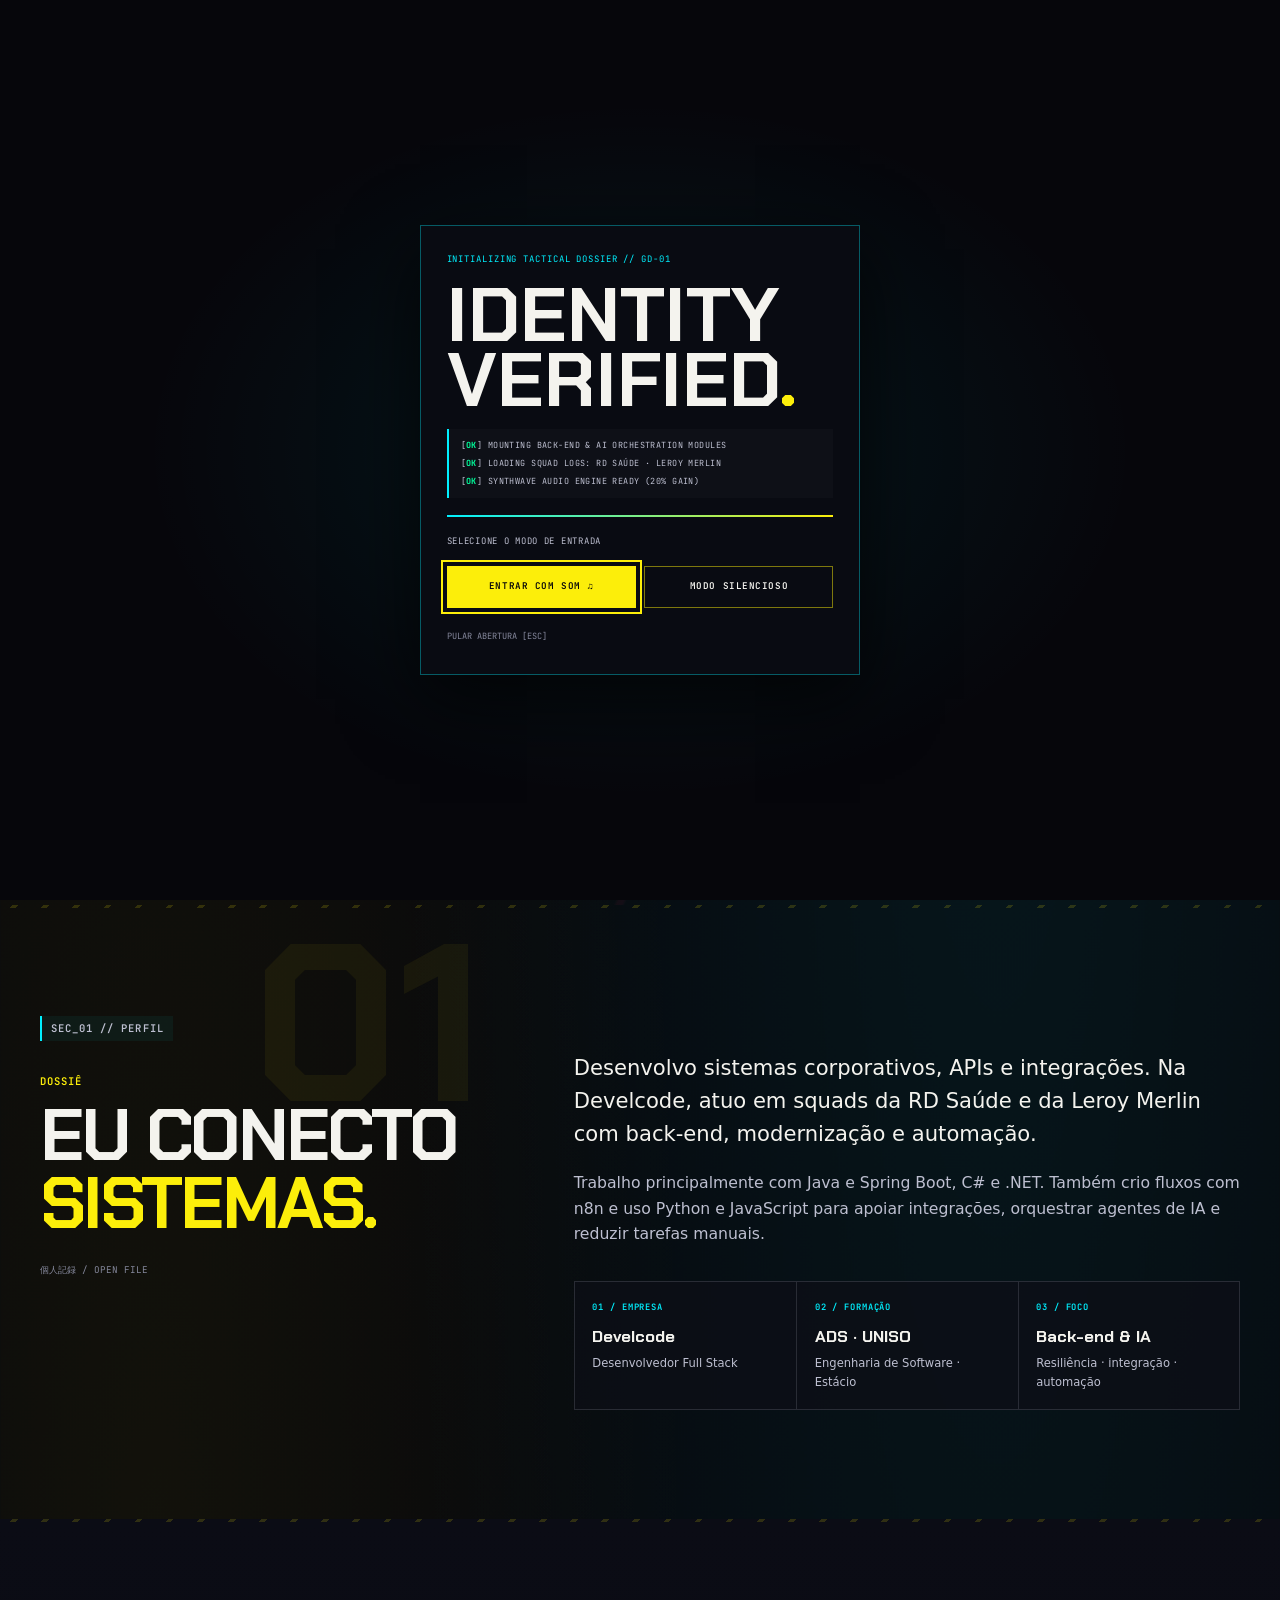
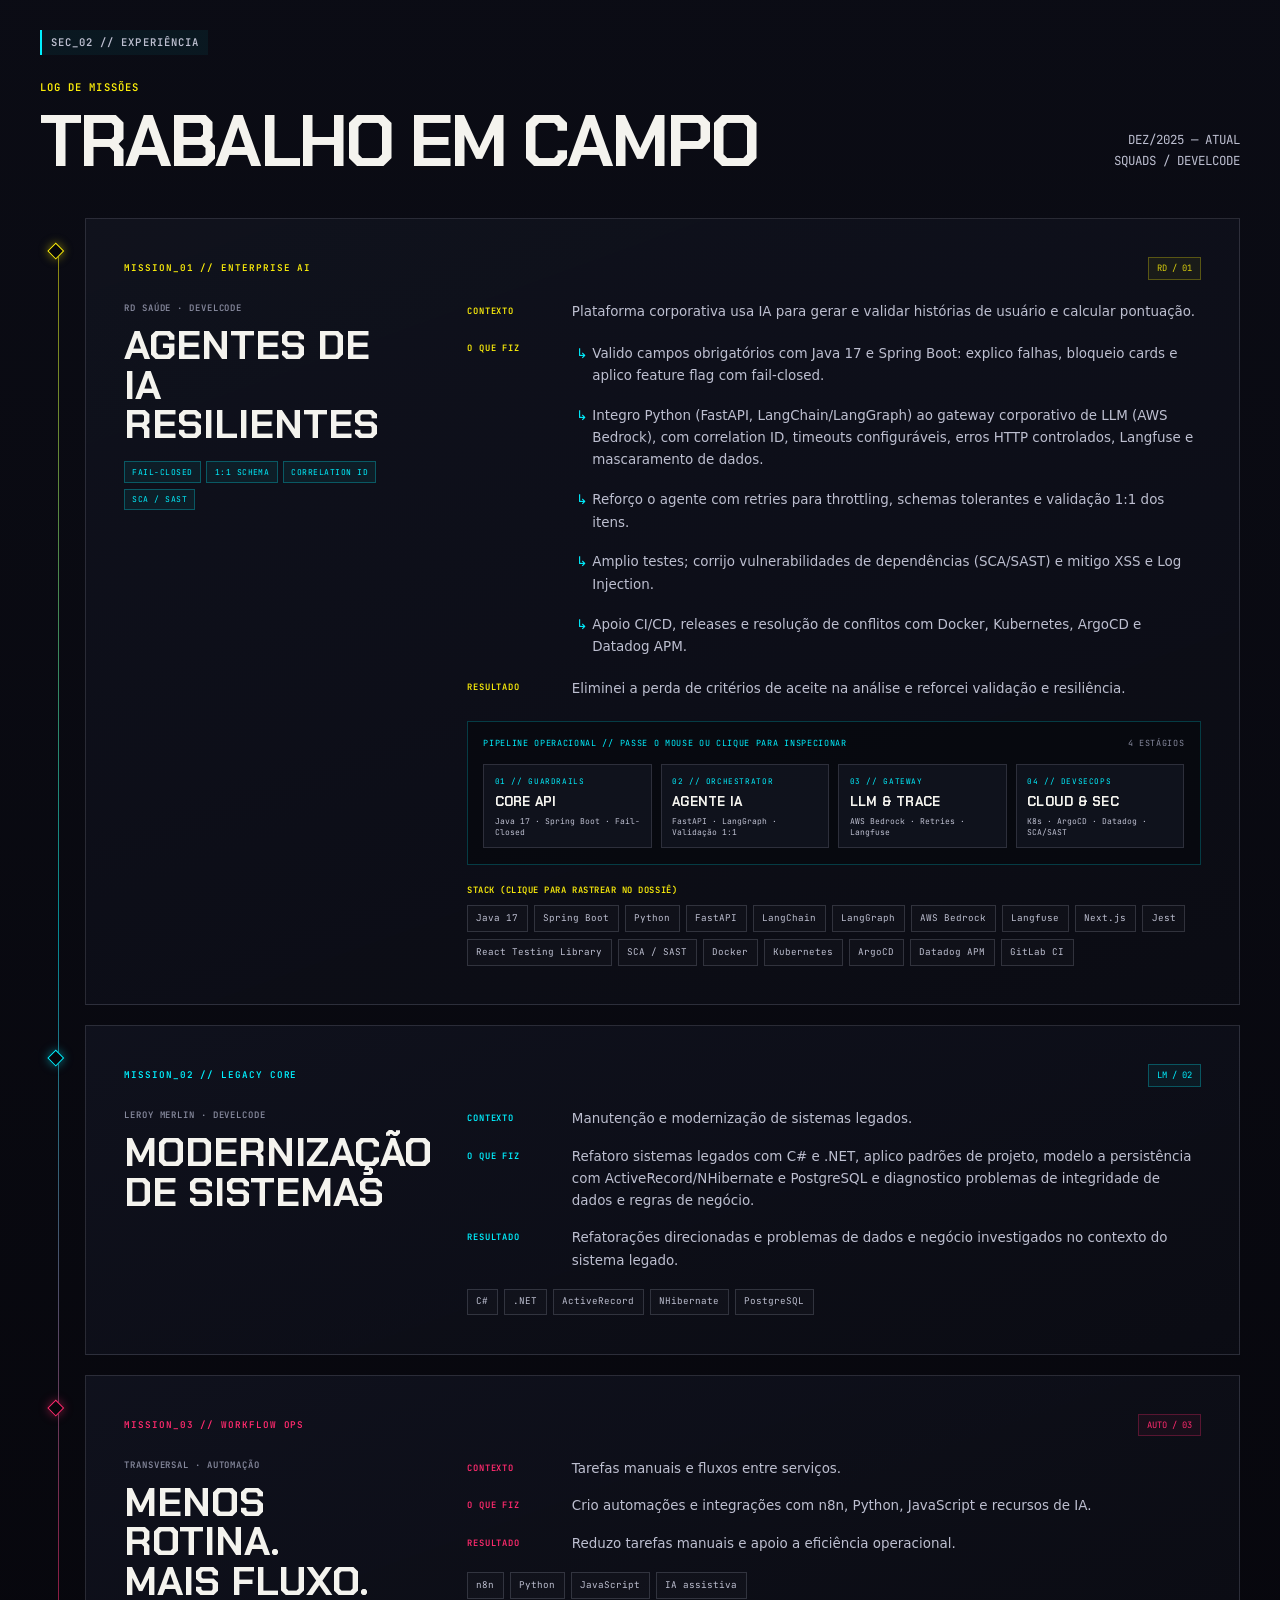
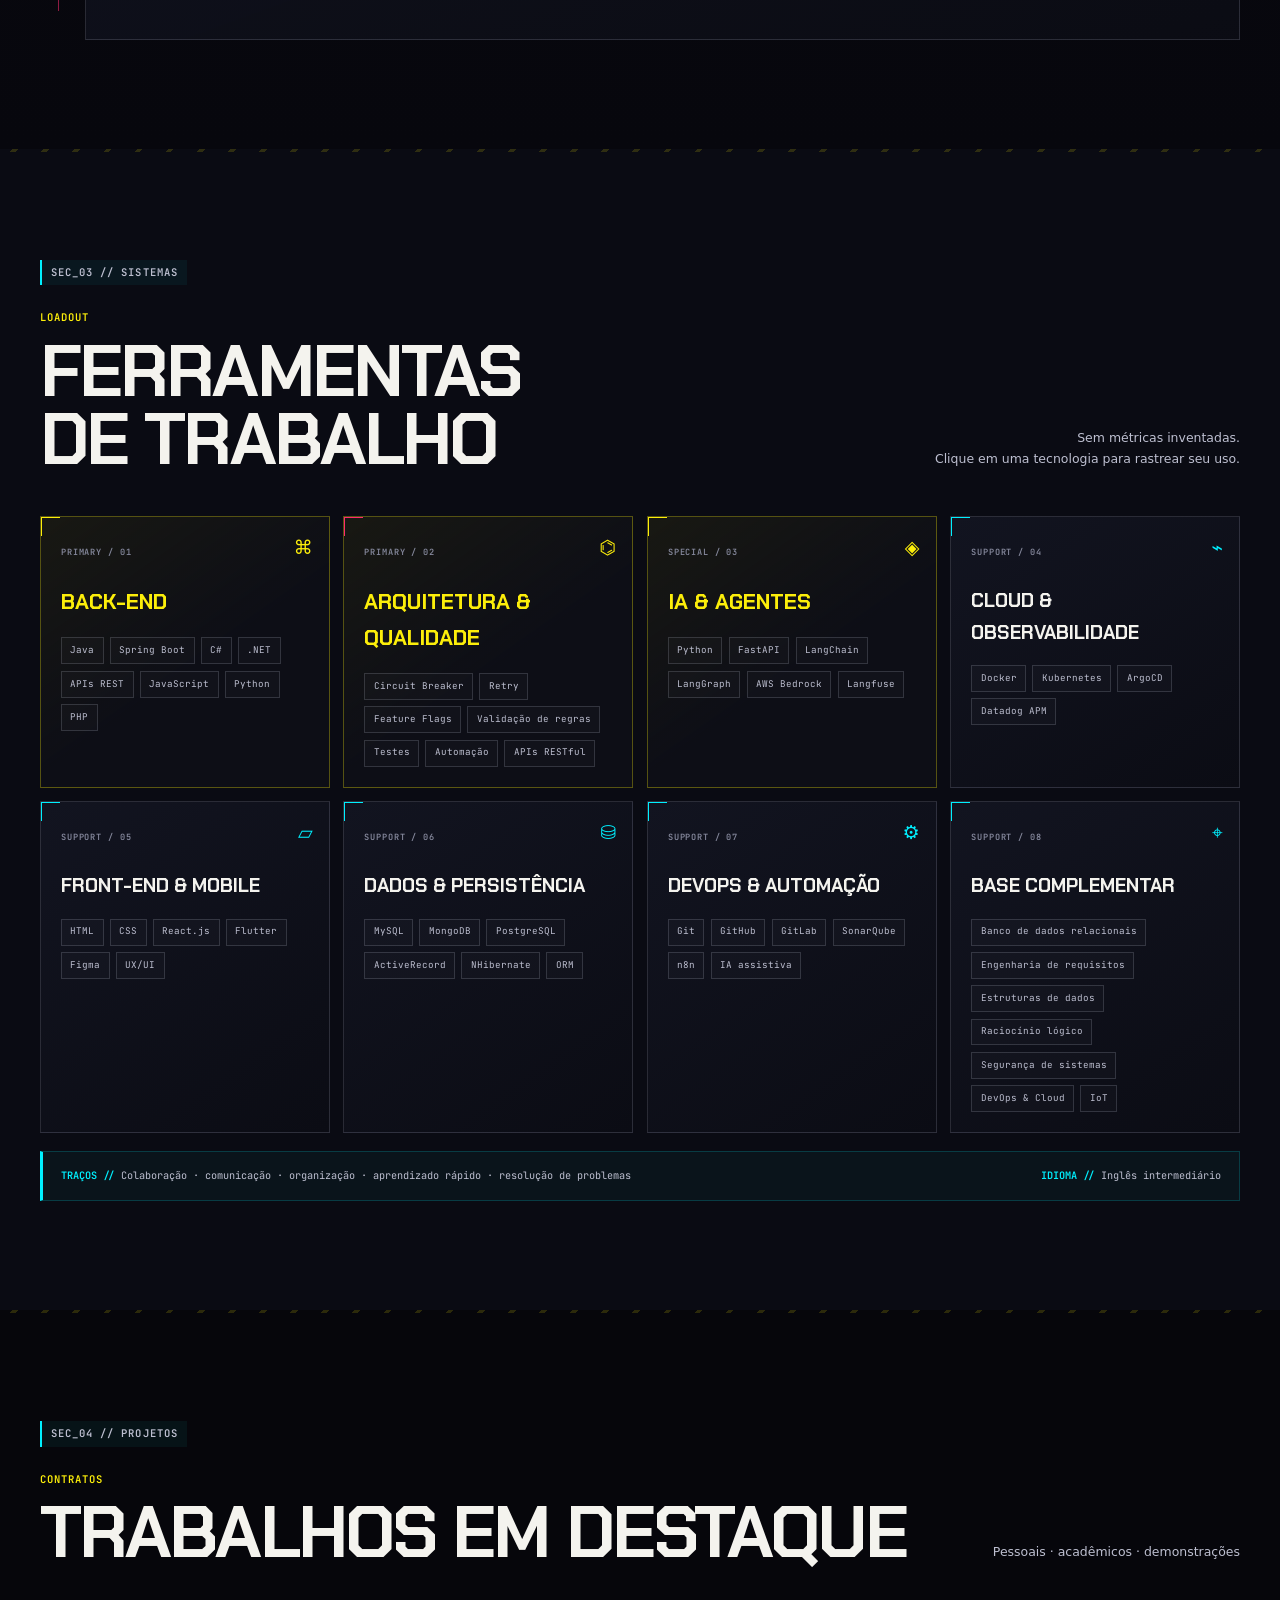
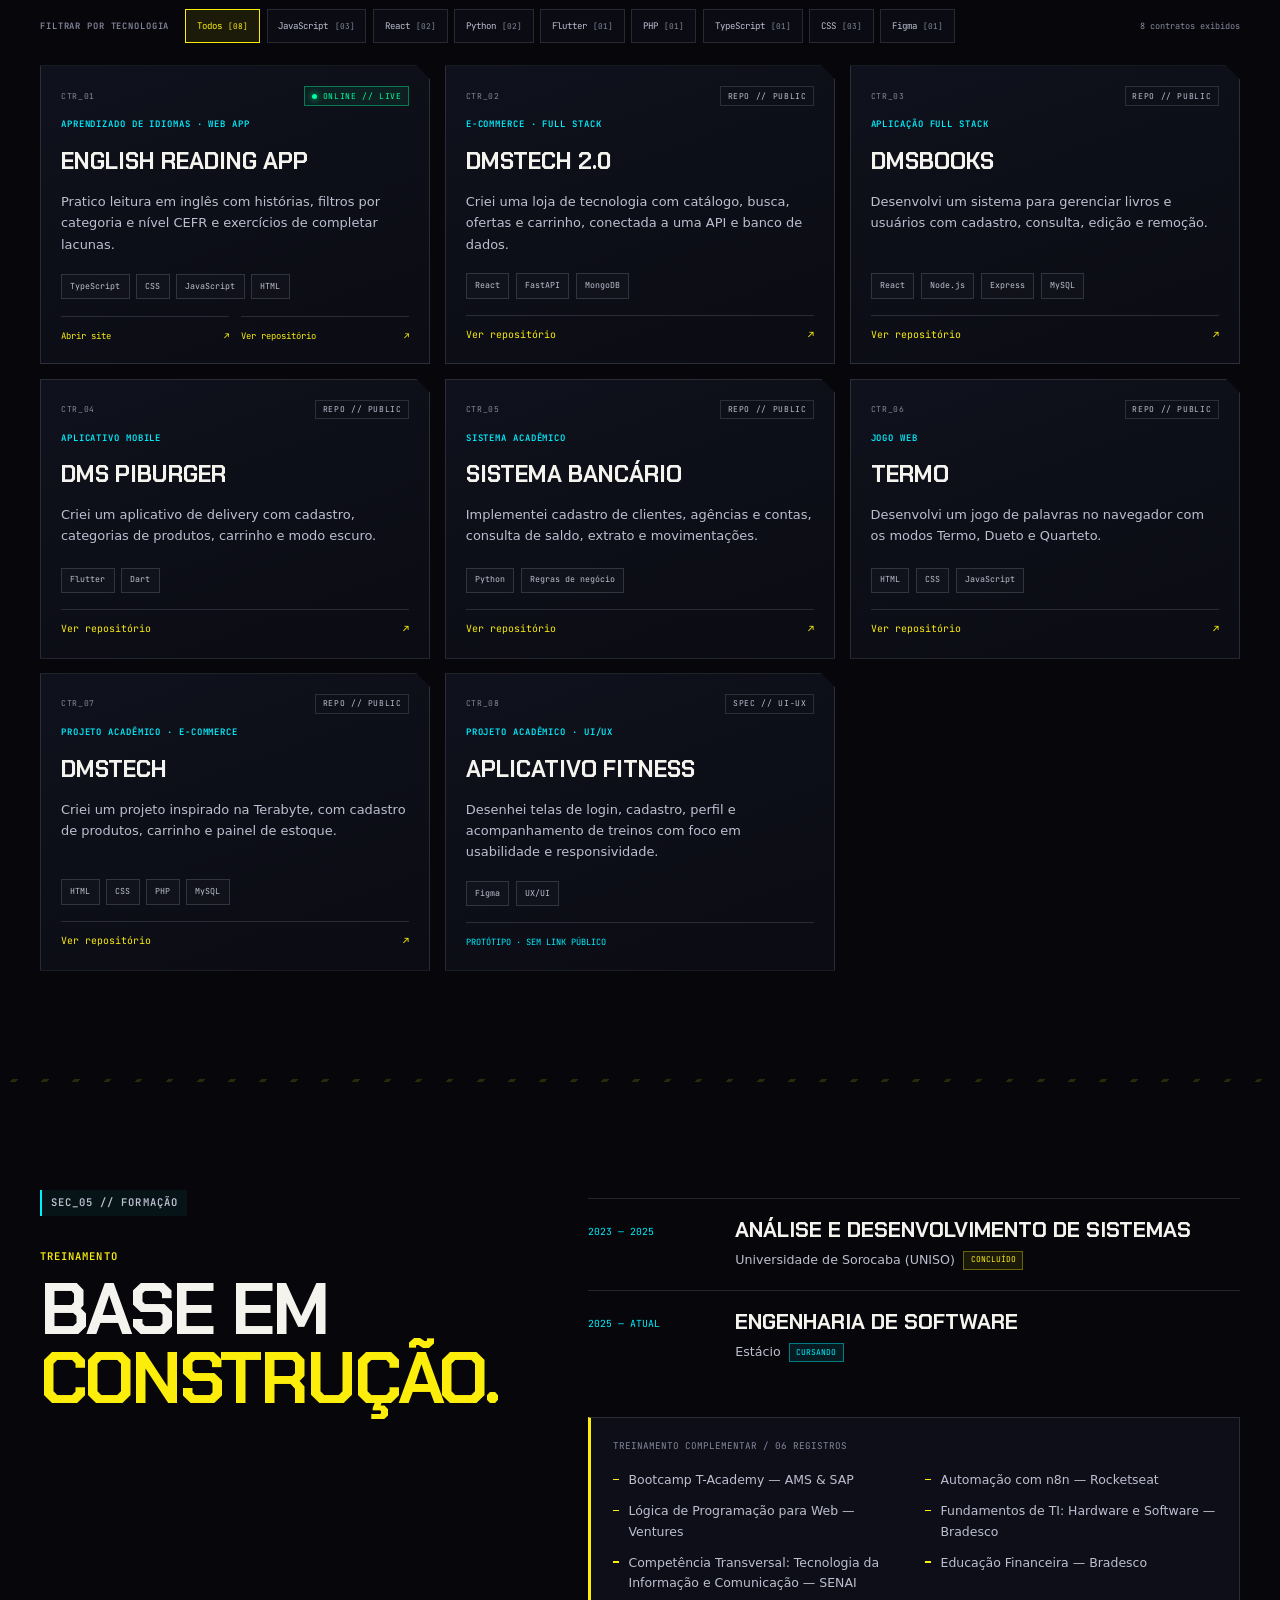
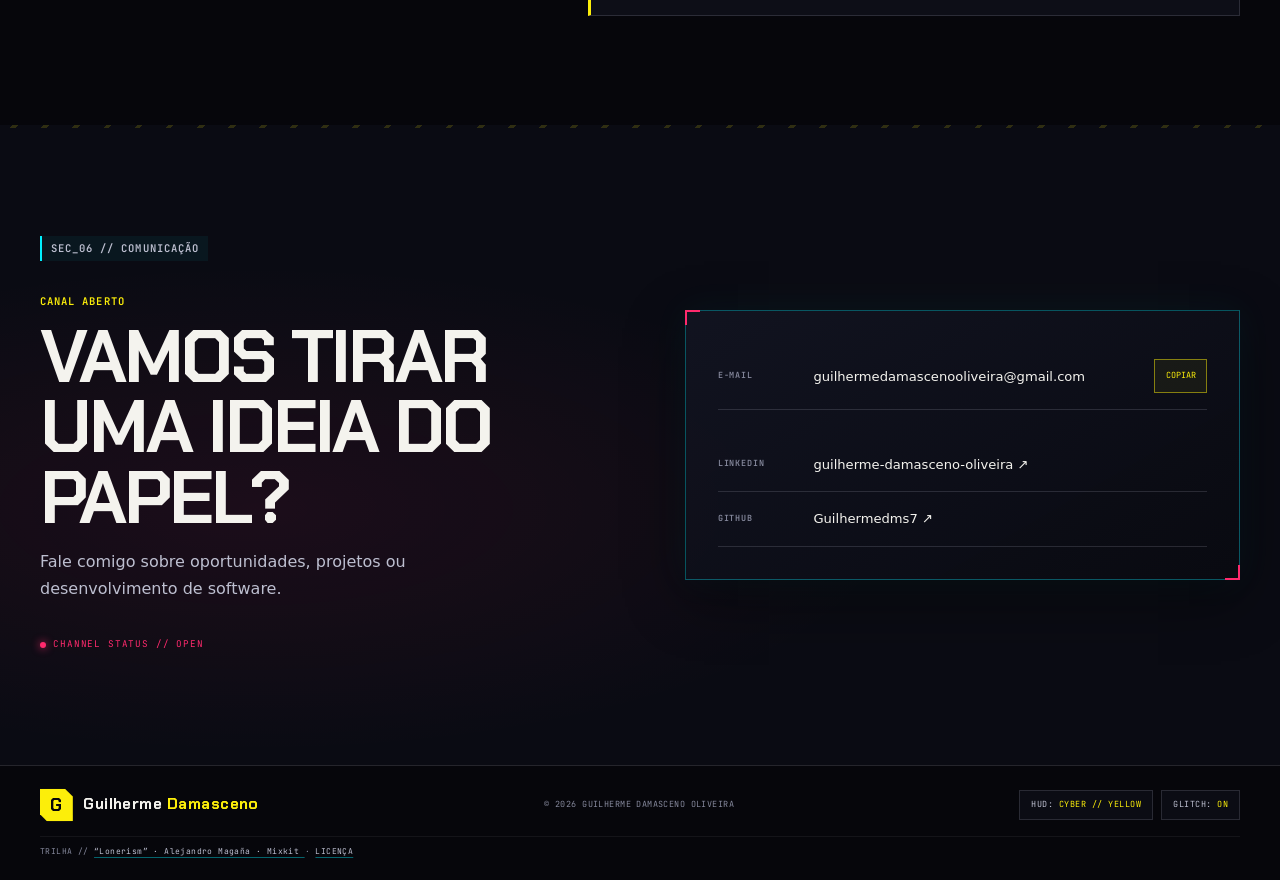
==== commit 61189edb: "feat(i18n,seo): add instant PT/EN toggle, canonical/robots/sitemap, and remove unused legacy assets" ====
--- a/portfolio/index.html
+++ b/portfolio/index.html
@@ -8,8 +8,10 @@
       name="description"
       content="Guilherme Damasceno, desenvolvedor full stack na Develcode. Back-end resiliente, integrações e agentes de IA para sistemas corporativos com Java, Spring Boot, C# e .NET."
     />
+    <link rel="canonical" href="https://guilherme-damasceno.pages.dev/" />
     <meta property="og:type" content="website" />
     <meta property="og:locale" content="pt_BR" />
+    <meta property="og:locale:alternate" content="en_US" />
     <meta property="og:url" content="https://guilherme-damasceno.pages.dev/" />
     <meta property="og:title" content="Guilherme Damasceno | Desenvolvedor Full Stack" />
     <meta
@@ -81,7 +83,7 @@
       <div class="scroll-laser-bar" id="scroll-laser-bar"></div>
     </div>
 
-    <a class="skip-link" href="#conteudo">Pular para o conteúdo</a>
+    <a class="skip-link" href="#conteudo" data-i18n="skip">Pular para o conteúdo</a>
 
     <nav class="site-nav" aria-label="Navegação principal">
       <div class="container nav-inner">
@@ -90,16 +92,28 @@
           <span>Guilherme <b>Damasceno</b></span>
         </a>
         <ul class="nav-links" id="menu-principal">
-          <li><a href="#sobre">Dossiê</a></li>
-          <li><a href="#experiencia">Missões</a></li>
-          <li><a href="#competencias">Loadout</a></li>
-          <li><a href="#projetos">Contratos</a></li>
-          <li><a href="#formacao">Treinamento</a></li>
+          <li><a href="#sobre" data-i18n="nav.about">Dossiê</a></li>
+          <li><a href="#experiencia" data-i18n="nav.missions">Missões</a></li>
+          <li><a href="#competencias" data-i18n="nav.loadout">Loadout</a></li>
+          <li><a href="#projetos" data-i18n="nav.projects">Contratos</a></li>
+          <li><a href="#formacao" data-i18n="nav.training">Treinamento</a></li>
           <li>
-            <a class="nav-cta" href="#contato">Contato <span aria-hidden="true">↗</span></a>
+            <a class="nav-cta" href="#contato" data-i18n-html="nav.contact">
+              Contato <span aria-hidden="true">↗</span>
+            </a>
           </li>
         </ul>
         <div class="nav-tools">
+          <button
+            class="hud-tool-btn lang-toggle mono"
+            id="lang-toggle"
+            type="button"
+            data-lang="pt"
+            aria-label="Alternar idioma (PT / EN)"
+            title="Alternar idioma / Switch language (PT / EN)"
+          >
+            <span id="lang-label">PT</span>
+          </button>
           <button
             class="hud-tool-btn cmd-trigger mono"
             type="button"
@@ -157,7 +171,7 @@
 
         <div class="container hero-grid">
           <div class="hero-copy">
-            <p class="eyebrow">
+            <p class="eyebrow" data-i18n-html="hero.eyebrow">
               <span class="status-light" aria-hidden="true"></span> Perfil ativo
               <span class="eyebrow-divider">/</span> Desenvolvedor Full Stack
             </p>
@@ -165,10 +179,10 @@
             <h1 class="glitch-title" data-glitch="Guilherme&#10;Damasceno">
               Guilherme<br /><span>Damasceno</span>
             </h1>
-            <p class="hero-description">
+            <p class="hero-description" data-i18n="hero.desc">
               Back-end resiliente, integrações e agentes de IA para sistemas corporativos.
             </p>
-            <p class="hero-context">
+            <p class="hero-context" data-i18n="hero.context">
               Atuo na Develcode em squads da RD Saúde e da Leroy Merlin, conectando sistemas,
               modernizando aplicações e automatizando processos.
             </p>
@@ -183,7 +197,7 @@
               </button>
             </div>
             <div class="hero-actions">
-              <a class="button button-primary" href="#experiencia">
+              <a class="button button-primary" href="#experiencia" data-i18n-html="hero.ctaPrimary">
                 Explorar missões <span aria-hidden="true">↘</span>
               </a>
               <a
@@ -199,6 +213,7 @@
                 href="./CV_Guilherme_Damasceno.pdf"
                 download
                 aria-label="Baixar currículo de Guilherme Damasceno em PDF"
+                data-i18n-html="hero.ctaCv"
               >
                 Currículo PDF <span aria-hidden="true">↓</span>
               </a>
@@ -239,21 +254,21 @@
               <span class="portrait-corner"></span>
             </div>
             <div class="id-card-name">
-              <span class="micro-label mono">OPERADOR // FULL STACK</span>
+              <span class="micro-label mono" data-i18n="card.role">OPERADOR // FULL STACK</span>
               <h2>Guilherme<br />Damasceno</h2>
             </div>
             <dl class="id-card-data">
               <div>
-                <dt>VÍNCULO</dt>
+                <dt data-i18n="card.companyLabel">VÍNCULO</dt>
                 <dd>Develcode</dd>
               </div>
               <div>
-                <dt>ATUAÇÃO</dt>
+                <dt data-i18n="card.squadsLabel">ATUAÇÃO</dt>
                 <dd>RD Saúde · Leroy Merlin</dd>
               </div>
               <div>
                 <dt>STACK</dt>
-                <dd>Java / Spring · C# / .NET · IA</dd>
+                <dd data-i18n="card.stackValue">Java / Spring · C# / .NET · IA</dd>
               </div>
             </dl>
             <div class="id-card-foot mono">
@@ -271,44 +286,46 @@
 
         <div class="hero-bottom container mono">
           <span>PORTFOLIO DOSSIER // 2026</span>
-          <span>PRESSIONE <b>CTRL+K</b> OU ROLE PARA EXPLORAR <b aria-hidden="true">↓</b></span>
+          <span data-i18n-html="hero.bottomHint">
+            PRESSIONE <b>CTRL+K</b> OU ROLE PARA EXPLORAR <b aria-hidden="true">↓</b>
+          </span>
         </div>
       </header>
 
       <section class="section section-about" id="sobre" aria-labelledby="sobre-title">
         <div class="container about-layout">
           <div class="section-heading">
-            <p class="section-code mono" data-scramble>SEC_01 // PERFIL</p>
+            <p class="section-code mono" data-scramble data-i18n="about.code">SEC_01 // PERFIL</p>
             <span class="section-number" aria-hidden="true">01</span>
-            <p class="eyebrow">Dossiê</p>
-            <h2 id="sobre-title">Eu conecto<br /><em>sistemas.</em></h2>
+            <p class="eyebrow" data-i18n="about.eyebrow">Dossiê</p>
+            <h2 id="sobre-title" data-i18n-html="about.title">Eu conecto<br /><em>sistemas.</em></h2>
             <p class="ornament mono" aria-hidden="true">個人記録 / OPEN FILE</p>
           </div>
           <div class="about-copy reveal">
-            <p class="lead-copy">
+            <p class="lead-copy" data-i18n="about.lead">
               Desenvolvo sistemas corporativos, APIs e integrações. Na Develcode, atuo em squads
               da RD Saúde e da Leroy Merlin com back-end, modernização e automação.
             </p>
-            <p>
+            <p data-i18n="about.body">
               Trabalho principalmente com Java e Spring Boot, C# e .NET. Também crio fluxos com
               n8n e uso Python e JavaScript para apoiar integrações, orquestrar agentes de IA e
               reduzir tarefas manuais.
             </p>
             <div class="profile-facts">
               <div class="fact">
-                <span class="fact-label mono">01 / EMPRESA</span>
+                <span class="fact-label mono" data-i18n="about.f1Label">01 / EMPRESA</span>
                 <strong>Develcode</strong>
-                <span>Desenvolvedor Full Stack</span>
+                <span data-i18n="about.f1Sub">Desenvolvedor Full Stack</span>
               </div>
               <div class="fact">
-                <span class="fact-label mono">02 / FORMAÇÃO</span>
+                <span class="fact-label mono" data-i18n="about.f2Label">02 / FORMAÇÃO</span>
                 <strong>ADS · UNISO</strong>
-                <span>Engenharia de Software · Estácio</span>
+                <span data-i18n="about.f2Sub">Engenharia de Software · Estácio</span>
               </div>
               <div class="fact">
-                <span class="fact-label mono">03 / FOCO</span>
-                <strong>Back-end &amp; IA</strong>
-                <span>Resiliência · integração · automação</span>
+                <span class="fact-label mono" data-i18n="about.f3Label">03 / FOCO</span>
+                <strong data-i18n="about.f3Title">Back-end &amp; IA</strong>
+                <span data-i18n="about.f3Sub">Resiliência · integração · automação</span>
               </div>
             </div>
           </div>
@@ -319,11 +336,15 @@
         <div class="container">
           <div class="section-heading section-heading-row">
             <div>
-              <p class="section-code mono" data-scramble>SEC_02 // EXPERIÊNCIA</p>
-              <p class="eyebrow">Log de missões</p>
-              <h2 id="experiencia-title">Trabalho em campo</h2>
-            </div>
-            <p class="section-aside mono">DEZ/2025 — ATUAL<br />SQUADS / DEVELCODE</p>
+              <p class="section-code mono" data-scramble data-i18n="missions.code">
+                SEC_02 // EXPERIÊNCIA
+              </p>
+              <p class="eyebrow" data-i18n="missions.eyebrow">Log de missões</p>
+              <h2 id="experiencia-title" data-i18n="missions.title">Trabalho em campo</h2>
+            </div>
+            <p class="section-aside mono" data-i18n-html="missions.aside">
+              DEZ/2025 — ATUAL<br />SQUADS / DEVELCODE
+            </p>
           </div>
 
           <div class="mission-log">
@@ -335,7 +356,7 @@
               <div class="mission-main">
                 <div class="mission-title">
                   <p class="project-category mono">RD SAÚDE · DEVELCODE</p>
-                  <h3>Agentes de IA<br />resilientes</h3>
+                  <h3 data-i18n-html="m1.title">Agentes de IA<br />resilientes</h3>
                   <div class="mission-badges" aria-label="Destaques técnicos">
                     <span class="mission-badge">FAIL-CLOSED</span>
                     <span class="mission-badge">1:1 SCHEMA</span>
@@ -346,34 +367,34 @@
                 <div class="mission-details">
                   <dl>
                     <div>
-                      <dt>CONTEXTO</dt>
-                      <dd>
+                      <dt data-i18n="missions.dtContext">CONTEXTO</dt>
+                      <dd data-i18n="m1.context">
                         Plataforma corporativa usa IA para gerar e validar histórias de usuário e
                         calcular pontuação.
                       </dd>
                     </div>
                     <div>
-                      <dt>O QUE FIZ</dt>
+                      <dt data-i18n="missions.dtActions">O QUE FIZ</dt>
                       <dd>
                         <ul class="mission-points" id="mission-01-points">
-                          <li data-stage="api">
+                          <li data-stage="api" data-i18n="m1.p1">
                             Valido campos obrigatórios com Java 17 e Spring Boot: explico falhas,
                             bloqueio cards e aplico feature flag com fail-closed.
                           </li>
-                          <li data-stage="agent,llm">
+                          <li data-stage="agent,llm" data-i18n="m1.p2">
                             Integro Python (FastAPI, LangChain/LangGraph) ao gateway corporativo de
                             LLM (AWS Bedrock), com correlation ID, timeouts configuráveis, erros
                             HTTP controlados, Langfuse e mascaramento de dados.
                           </li>
-                          <li data-stage="agent,llm">
+                          <li data-stage="agent,llm" data-i18n="m1.p3">
                             Reforço o agente com retries para throttling, schemas tolerantes e
                             validação 1:1 dos itens.
                           </li>
-                          <li data-stage="api,sec">
+                          <li data-stage="api,sec" data-i18n="m1.p4">
                             Amplio testes; corrijo vulnerabilidades de dependências (SCA/SAST) e
                             mitigo XSS e Log Injection.
                           </li>
-                          <li data-stage="sec">
+                          <li data-stage="sec" data-i18n="m1.p5">
                             Apoio CI/CD, releases e resolução de conflitos com Docker, Kubernetes,
                             ArgoCD e Datadog APM.
                           </li>
@@ -381,8 +402,8 @@
                       </dd>
                     </div>
                     <div>
-                      <dt>RESULTADO</dt>
-                      <dd>
+                      <dt data-i18n="missions.dtResult">RESULTADO</dt>
+                      <dd data-i18n="m1.result">
                         Eliminei a perda de critérios de aceite na análise e reforcei validação e
                         resiliência.
                       </dd>
@@ -391,8 +412,10 @@
 
                   <div class="arch-blueprint" aria-label="Arquitetura interativa da missão">
                     <div class="arch-blueprint-head mono">
-                      <span>PIPELINE OPERACIONAL // PASSE O MOUSE OU CLIQUE PARA INSPECIONAR</span>
-                      <span>4 ESTÁGIOS</span>
+                      <span data-i18n="m1.archHint">
+                        PIPELINE OPERACIONAL // PASSE O MOUSE OU CLIQUE PARA INSPECIONAR
+                      </span>
+                      <span data-i18n="m1.archCount">4 ESTÁGIOS</span>
                     </div>
                     <div class="arch-nodes">
                       <button type="button" class="arch-node" data-stage="api" aria-pressed="false">
@@ -402,8 +425,8 @@
                       </button>
                       <button type="button" class="arch-node" data-stage="agent" aria-pressed="false">
                         <span class="arch-node-step">02 // ORCHESTRATOR</span>
-                        <strong>Agente IA</strong>
-                        <span>FastAPI · LangGraph · Validação 1:1</span>
+                        <strong data-i18n="m1.node2Title">Agente IA</strong>
+                        <span data-i18n="m1.node2Sub">FastAPI · LangGraph · Validação 1:1</span>
                       </button>
                       <button type="button" class="arch-node" data-stage="llm" aria-pressed="false">
                         <span class="arch-node-step">03 // GATEWAY</span>
@@ -418,7 +441,9 @@
                     </div>
                   </div>
 
-                  <p class="mission-stack-label mono">STACK (CLIQUE PARA RASTREAR NO DOSSIÊ)</p>
+                  <p class="mission-stack-label mono" data-i18n="missions.stackHint">
+                    STACK (CLIQUE PARA RASTREAR NO DOSSIÊ)
+                  </p>
                   <ul class="chip-list mission-stack" aria-label="Tecnologias e práticas">
                     <li data-skill="java">Java 17</li>
                     <li data-skill="spring">Spring Boot</li>
@@ -450,25 +475,27 @@
               <div class="mission-main">
                 <div class="mission-title">
                   <p class="project-category mono">LEROY MERLIN · DEVELCODE</p>
-                  <h3>Modernização<br />de sistemas</h3>
+                  <h3 data-i18n-html="m2.title">Modernização<br />de sistemas</h3>
                 </div>
                 <div class="mission-details">
                   <dl>
                     <div>
-                      <dt>CONTEXTO</dt>
-                      <dd>Manutenção e modernização de sistemas legados.</dd>
+                      <dt data-i18n="missions.dtContext">CONTEXTO</dt>
+                      <dd data-i18n="m2.context">
+                        Manutenção e modernização de sistemas legados.
+                      </dd>
                     </div>
                     <div>
-                      <dt>O QUE FIZ</dt>
-                      <dd>
+                      <dt data-i18n="missions.dtActions">O QUE FIZ</dt>
+                      <dd data-i18n="m2.actions">
                         Refatoro sistemas legados com C# e .NET, aplico padrões de projeto, modelo
                         a persistência com ActiveRecord/NHibernate e PostgreSQL e diagnostico
                         problemas de integridade de dados e regras de negócio.
                       </dd>
                     </div>
                     <div>
-                      <dt>RESULTADO</dt>
-                      <dd>
+                      <dt data-i18n="missions.dtResult">RESULTADO</dt>
+                      <dd data-i18n="m2.result">
                         Refatorações direcionadas e problemas de dados e negócio investigados no
                         contexto do sistema legado.
                       </dd>
@@ -493,24 +520,26 @@
               </div>
               <div class="mission-main">
                 <div class="mission-title">
-                  <p class="project-category mono">TRANSVERSAL · AUTOMAÇÃO</p>
-                  <h3>Menos rotina.<br />Mais fluxo.</h3>
+                  <p class="project-category mono" data-i18n="m3.cat">TRANSVERSAL · AUTOMAÇÃO</p>
+                  <h3 data-i18n-html="m3.title">Menos rotina.<br />Mais fluxo.</h3>
                 </div>
                 <div class="mission-details">
                   <dl>
                     <div>
-                      <dt>CONTEXTO</dt>
-                      <dd>Tarefas manuais e fluxos entre serviços.</dd>
+                      <dt data-i18n="missions.dtContext">CONTEXTO</dt>
+                      <dd data-i18n="m3.context">Tarefas manuais e fluxos entre serviços.</dd>
                     </div>
                     <div>
-                      <dt>O QUE FIZ</dt>
-                      <dd>
+                      <dt data-i18n="missions.dtActions">O QUE FIZ</dt>
+                      <dd data-i18n="m3.actions">
                         Crio automações e integrações com n8n, Python, JavaScript e recursos de IA.
                       </dd>
                     </div>
                     <div>
-                      <dt>RESULTADO</dt>
-                      <dd>Reduzo tarefas manuais e apoio a eficiência operacional.</dd>
+                      <dt data-i18n="missions.dtResult">RESULTADO</dt>
+                      <dd data-i18n="m3.result">
+                        Reduzo tarefas manuais e apoio a eficiência operacional.
+                      </dd>
                     </div>
                     <!-- TODO: métrica real -->
                   </dl>
@@ -518,7 +547,7 @@
                     <li data-skill="n8n">n8n</li>
                     <li data-skill="python">Python</li>
                     <li data-skill="javascript">JavaScript</li>
-                    <li data-skill="ia">IA assistiva</li>
+                    <li data-skill="ia" data-i18n="chip.assistiveAi">IA assistiva</li>
                   </ul>
                 </div>
               </div>
@@ -531,18 +560,27 @@
         <div class="container">
           <div class="section-heading section-heading-row">
             <div>
-              <p class="section-code mono" data-scramble>SEC_03 // SISTEMAS</p>
+              <p class="section-code mono" data-scramble data-i18n="loadout.code">
+                SEC_03 // SISTEMAS
+              </p>
               <p class="eyebrow">Loadout</p>
-              <h2 id="competencias-title">Ferramentas<br />de trabalho</h2>
-            </div>
-            <p class="section-aside">
+              <h2 id="competencias-title" data-i18n-html="loadout.title">
+                Ferramentas<br />de trabalho
+              </h2>
+            </div>
+            <p class="section-aside" data-i18n-html="loadout.aside">
               Sem métricas inventadas.<br />Clique em uma tecnologia para rastrear seu uso.
             </p>
           </div>
 
           <div class="skill-trace-bar mono" id="skill-trace-bar" hidden>
             <span id="skill-trace-text">RASTREAMENTO ATIVO</span>
-            <button type="button" class="skill-trace-clear" id="skill-trace-clear">
+            <button
+              type="button"
+              class="skill-trace-clear"
+              id="skill-trace-clear"
+              data-i18n="loadout.clearTrace"
+            >
               LIMPAR [×]
             </button>
           </div>
@@ -567,14 +605,14 @@
             <article class="loadout-slot loadout-primary loadout-csharp spotlight-card reveal">
               <span class="slot-label mono">PRIMARY / 02</span>
               <span class="slot-glyph" aria-hidden="true">⌬</span>
-              <h3>Arquitetura &amp; qualidade</h3>
+              <h3 data-i18n="loadout.s2">Arquitetura &amp; qualidade</h3>
               <ul class="chip-list">
                 <li data-skill="resiliencia">Circuit Breaker</li>
                 <li data-skill="resiliencia">Retry</li>
                 <li data-skill="resiliencia">Feature Flags</li>
-                <li data-skill="regras">Validação de regras</li>
-                <li data-skill="testes">Testes</li>
-                <li data-skill="n8n">Automação</li>
+                <li data-skill="regras" data-i18n="chip.ruleVal">Validação de regras</li>
+                <li data-skill="testes" data-i18n="chip.tests">Testes</li>
+                <li data-skill="n8n" data-i18n="chip.automation">Automação</li>
                 <li data-skill="rest">APIs RESTful</li>
               </ul>
             </article>
@@ -582,7 +620,7 @@
             <article class="loadout-slot loadout-primary spotlight-card reveal">
               <span class="slot-label mono">SPECIAL / 03</span>
               <span class="slot-glyph" aria-hidden="true">◈</span>
-              <h3>IA &amp; agentes</h3>
+              <h3 data-i18n="loadout.s3">IA &amp; agentes</h3>
               <ul class="chip-list">
                 <li data-skill="python">Python</li>
                 <li data-skill="fastapi">FastAPI</li>
@@ -596,7 +634,7 @@
             <article class="loadout-slot spotlight-card reveal">
               <span class="slot-label mono">SUPPORT / 04</span>
               <span class="slot-glyph" aria-hidden="true">⌁</span>
-              <h3>Cloud &amp; observabilidade</h3>
+              <h3 data-i18n="loadout.s4">Cloud &amp; observabilidade</h3>
               <ul class="chip-list">
                 <li data-skill="docker">Docker</li>
                 <li data-skill="kubernetes">Kubernetes</li>
@@ -622,7 +660,7 @@
             <article class="loadout-slot spotlight-card reveal">
               <span class="slot-label mono">SUPPORT / 06</span>
               <span class="slot-glyph" aria-hidden="true">⛁</span>
-              <h3>Dados &amp; persistência</h3>
+              <h3 data-i18n="loadout.s6">Dados &amp; persistência</h3>
               <ul class="chip-list">
                 <li data-skill="mysql">MySQL</li>
                 <li data-skill="mongodb">MongoDB</li>
@@ -636,39 +674,39 @@
             <article class="loadout-slot spotlight-card reveal">
               <span class="slot-label mono">SUPPORT / 07</span>
               <span class="slot-glyph" aria-hidden="true">⚙</span>
-              <h3>DevOps &amp; automação</h3>
+              <h3 data-i18n="loadout.s7">DevOps &amp; automação</h3>
               <ul class="chip-list">
                 <li data-skill="git">Git</li>
                 <li data-skill="git">GitHub</li>
                 <li data-skill="git">GitLab</li>
                 <li data-skill="seguranca">SonarQube</li>
                 <li data-skill="n8n">n8n</li>
-                <li data-skill="ia">IA assistiva</li>
+                <li data-skill="ia" data-i18n="chip.assistiveAi">IA assistiva</li>
               </ul>
             </article>
 
             <article class="loadout-slot spotlight-card reveal">
               <span class="slot-label mono">SUPPORT / 08</span>
               <span class="slot-glyph" aria-hidden="true">⌖</span>
-              <h3>Base complementar</h3>
+              <h3 data-i18n="loadout.s8">Base complementar</h3>
               <ul class="chip-list">
-                <li data-skill="postgresql">Banco de dados relacionais</li>
-                <li data-skill="regras">Engenharia de requisitos</li>
-                <li>Estruturas de dados</li>
-                <li>Raciocínio lógico</li>
-                <li data-skill="seguranca">Segurança de sistemas</li>
-                <li data-skill="docker">DevOps e Cloud</li>
+                <li data-skill="postgresql" data-i18n="chip.relDb">Banco de dados relacionais</li>
+                <li data-skill="regras" data-i18n="chip.reqEng">Engenharia de requisitos</li>
+                <li data-i18n="chip.ds">Estruturas de dados</li>
+                <li data-i18n="chip.logic">Raciocínio lógico</li>
+                <li data-skill="seguranca" data-i18n="chip.sysSec">Segurança de sistemas</li>
+                <li data-skill="docker">DevOps &amp; Cloud</li>
                 <li>IoT</li>
               </ul>
             </article>
           </div>
 
           <div class="soft-skills mono">
-            <p>
+            <p data-i18n-html="loadout.traits">
               <b>TRAÇOS // </b>Colaboração · comunicação · organização · aprendizado rápido ·
               resolução de problemas
             </p>
-            <p><b>IDIOMA // </b>Inglês intermediário</p>
+            <p data-i18n-html="loadout.lang"><b>IDIOMA // </b>Inglês intermediário</p>
           </div>
         </div>
       </section>
@@ -677,20 +715,37 @@
         <div class="container">
           <div class="section-heading section-heading-row">
             <div>
-              <p class="section-code mono" data-scramble>SEC_04 // PROJETOS</p>
-              <p class="eyebrow">Contratos</p>
-              <h2 id="projetos-title">Trabalhos em destaque</h2>
-            </div>
-            <p class="section-aside">Pessoais · acadêmicos · demonstrações</p>
+              <p class="section-code mono" data-scramble data-i18n="projects.code">
+                SEC_04 // PROJETOS
+              </p>
+              <p class="eyebrow" data-i18n="projects.eyebrow">Contratos</p>
+              <h2 id="projetos-title" data-i18n="projects.title">Trabalhos em destaque</h2>
+            </div>
+            <p class="section-aside" data-i18n="projects.aside">
+              Pessoais · acadêmicos · demonstrações
+            </p>
           </div>
 
           <div class="project-filter-wrap">
-            <p class="mono filter-label" id="filter-label">FILTRAR POR TECNOLOGIA</p>
+            <p class="mono filter-label" id="filter-label" data-i18n="projects.filterLabel">
+              FILTRAR POR TECNOLOGIA
+            </p>
             <div class="project-filters" role="group" aria-labelledby="filter-label">
-              <button type="button" class="filter-button is-active" data-filter="all" aria-pressed="true">
-                Todos <span class="filter-count">[08]</span>
+              <button
+                type="button"
+                class="filter-button is-active"
+                data-filter="all"
+                aria-pressed="true"
+              >
+                <span data-i18n="projects.filterAll">Todos</span>
+                <span class="filter-count">[08]</span>
               </button>
-              <button type="button" class="filter-button" data-filter="javascript" aria-pressed="false">
+              <button
+                type="button"
+                class="filter-button"
+                data-filter="javascript"
+                aria-pressed="false"
+              >
                 JavaScript <span class="filter-count"></span>
               </button>
               <button type="button" class="filter-button" data-filter="react" aria-pressed="false">
@@ -699,13 +754,23 @@
               <button type="button" class="filter-button" data-filter="python" aria-pressed="false">
                 Python <span class="filter-count"></span>
               </button>
-              <button type="button" class="filter-button" data-filter="flutter" aria-pressed="false">
+              <button
+                type="button"
+                class="filter-button"
+                data-filter="flutter"
+                aria-pressed="false"
+              >
                 Flutter <span class="filter-count"></span>
               </button>
               <button type="button" class="filter-button" data-filter="php" aria-pressed="false">
                 PHP <span class="filter-count"></span>
               </button>
-              <button type="button" class="filter-button" data-filter="typescript" aria-pressed="false">
+              <button
+                type="button"
+                class="filter-button"
+                data-filter="typescript"
+                aria-pressed="false"
+              >
                 TypeScript <span class="filter-count"></span>
               </button>
               <button type="button" class="filter-button" data-filter="css" aria-pressed="false">
@@ -729,9 +794,11 @@
                 <span class="contract-id">CTR_01</span>
                 <span class="contract-status contract-status-live">ONLINE // LIVE</span>
               </div>
-              <p class="project-category mono">APRENDIZADO DE IDIOMAS · WEB APP</p>
+              <p class="project-category mono" data-i18n="p1.cat">
+                APRENDIZADO DE IDIOMAS · WEB APP
+              </p>
               <h3>English Reading App</h3>
-              <p>
+              <p data-i18n="p1.desc">
                 Pratico leitura em inglês com histórias, filtros por categoria e nível CEFR e
                 exercícios de completar lacunas.
               </p>
@@ -747,6 +814,7 @@
                   href="https://english-reading-app.pages.dev"
                   target="_blank"
                   rel="noopener noreferrer"
+                  data-i18n-html="projects.openSite"
                 >
                   Abrir site <span aria-hidden="true">↗</span>
                 </a>
@@ -755,6 +823,7 @@
                   href="https://github.com/Guilhermedms7/english-reading-app"
                   target="_blank"
                   rel="noopener noreferrer"
+                  data-i18n-html="projects.viewRepo"
                 >
                   Ver repositório <span aria-hidden="true">↗</span>
                 </a>
@@ -771,7 +840,7 @@
               </div>
               <p class="project-category mono">E-COMMERCE · FULL STACK</p>
               <h3>DMSTECH 2.0</h3>
-              <p>
+              <p data-i18n="p2.desc">
                 Criei uma loja de tecnologia com catálogo, busca, ofertas e carrinho, conectada a
                 uma API e banco de dados.
               </p>
@@ -785,6 +854,7 @@
                 href="https://github.com/Guilhermedms7/DMSTECH2.0"
                 target="_blank"
                 rel="noopener noreferrer"
+                data-i18n-html="projects.viewRepo"
               >
                 Ver repositório <span aria-hidden="true">↗</span>
               </a>
@@ -798,9 +868,9 @@
                 <span class="contract-id">CTR_03</span>
                 <span class="contract-status">REPO // PUBLIC</span>
               </div>
-              <p class="project-category mono">APLICAÇÃO FULL STACK</p>
+              <p class="project-category mono" data-i18n="p3.cat">APLICAÇÃO FULL STACK</p>
               <h3>DMSBooks</h3>
-              <p>
+              <p data-i18n="p3.desc">
                 Desenvolvi um sistema para gerenciar livros e usuários com cadastro, consulta,
                 edição e remoção.
               </p>
@@ -815,6 +885,7 @@
                 href="https://github.com/Guilhermedms7/DMSBOOKS"
                 target="_blank"
                 rel="noopener noreferrer"
+                data-i18n-html="projects.viewRepo"
               >
                 Ver repositório <span aria-hidden="true">↗</span>
               </a>
@@ -825,9 +896,9 @@
                 <span class="contract-id">CTR_04</span>
                 <span class="contract-status">REPO // PUBLIC</span>
               </div>
-              <p class="project-category mono">APLICATIVO MOBILE</p>
+              <p class="project-category mono" data-i18n="p4.cat">APLICATIVO MOBILE</p>
               <h3>DMS PiBurger</h3>
-              <p>
+              <p data-i18n="p4.desc">
                 Criei um aplicativo de delivery com cadastro, categorias de produtos, carrinho e
                 modo escuro.
               </p>
@@ -840,6 +911,7 @@
                 href="https://github.com/Guilhermedms7/DMSPIBURGUER"
                 target="_blank"
                 rel="noopener noreferrer"
+                data-i18n-html="projects.viewRepo"
               >
                 Ver repositório <span aria-hidden="true">↗</span>
               </a>
@@ -850,21 +922,22 @@
                 <span class="contract-id">CTR_05</span>
                 <span class="contract-status">REPO // PUBLIC</span>
               </div>
-              <p class="project-category mono">SISTEMA ACADÊMICO</p>
-              <h3>Sistema Bancário</h3>
-              <p>
+              <p class="project-category mono" data-i18n="p5.cat">SISTEMA ACADÊMICO</p>
+              <h3 data-i18n="p5.title">Sistema Bancário</h3>
+              <p data-i18n="p5.desc">
                 Implementei cadastro de clientes, agências e contas, consulta de saldo, extrato e
                 movimentações.
               </p>
               <ul class="project-tags">
                 <li data-skill="python">Python</li>
-                <li data-skill="regras">Regras de negócio</li>
+                <li data-skill="regras" data-i18n="chip.bizRules">Regras de negócio</li>
               </ul>
               <a
                 class="project-link"
                 href="https://github.com/Guilhermedms7/Sistema_bancario"
                 target="_blank"
                 rel="noopener noreferrer"
+                data-i18n-html="projects.viewRepo"
               >
                 Ver repositório <span aria-hidden="true">↗</span>
               </a>
@@ -875,9 +948,9 @@
                 <span class="contract-id">CTR_06</span>
                 <span class="contract-status">REPO // PUBLIC</span>
               </div>
-              <p class="project-category mono">JOGO WEB</p>
+              <p class="project-category mono" data-i18n="p6.cat">JOGO WEB</p>
               <h3>Termo</h3>
-              <p>
+              <p data-i18n="p6.desc">
                 Desenvolvi um jogo de palavras no navegador com os modos Termo, Dueto e Quarteto.
               </p>
               <ul class="project-tags">
@@ -890,6 +963,7 @@
                 href="https://github.com/Guilhermedms7/Termo"
                 target="_blank"
                 rel="noopener noreferrer"
+                data-i18n-html="projects.viewRepo"
               >
                 Ver repositório <span aria-hidden="true">↗</span>
               </a>
@@ -900,9 +974,11 @@
                 <span class="contract-id">CTR_07</span>
                 <span class="contract-status">REPO // PUBLIC</span>
               </div>
-              <p class="project-category mono">PROJETO ACADÊMICO · E-COMMERCE</p>
+              <p class="project-category mono" data-i18n="p7.cat">
+                PROJETO ACADÊMICO · E-COMMERCE
+              </p>
               <h3>DMSTECH</h3>
-              <p>
+              <p data-i18n="p7.desc">
                 Criei um projeto inspirado na Terabyte, com cadastro de produtos, carrinho e painel
                 de estoque.
               </p>
@@ -917,6 +993,7 @@
                 href="https://github.com/Guilhermedms7/DMSTECH"
                 target="_blank"
                 rel="noopener noreferrer"
+                data-i18n-html="projects.viewRepo"
               >
                 Ver repositório <span aria-hidden="true">↗</span>
               </a>
@@ -927,9 +1004,9 @@
                 <span class="contract-id">CTR_08</span>
                 <span class="contract-status">SPEC // UI-UX</span>
               </div>
-              <p class="project-category mono">PROJETO ACADÊMICO · UI/UX</p>
-              <h3>Aplicativo fitness</h3>
-              <p>
+              <p class="project-category mono" data-i18n="p8.cat">PROJETO ACADÊMICO · UI/UX</p>
+              <h3 data-i18n="p8.title">Aplicativo fitness</h3>
+              <p data-i18n="p8.desc">
                 Desenhei telas de login, cadastro, perfil e acompanhamento de treinos com foco em
                 usabilidade e responsividade.
               </p>
@@ -937,7 +1014,9 @@
                 <li data-skill="figma">Figma</li>
                 <li data-skill="figma">UX/UI</li>
               </ul>
-              <span class="project-note mono">PROTÓTIPO · SEM LINK PÚBLICO</span>
+              <span class="project-note mono" data-i18n="p8.note">
+                PROTÓTIPO · SEM LINK PÚBLICO
+              </span>
             </article>
           </div>
         </div>
@@ -946,35 +1025,43 @@
       <section class="section section-training" id="formacao" aria-labelledby="formacao-title">
         <div class="container training-layout">
           <div class="section-heading">
-            <p class="section-code mono" data-scramble>SEC_05 // FORMAÇÃO</p>
-            <p class="eyebrow">Treinamento</p>
-            <h2 id="formacao-title">Base em<br /><em>construção.</em></h2>
+            <p class="section-code mono" data-scramble data-i18n="training.code">
+              SEC_05 // FORMAÇÃO
+            </p>
+            <p class="eyebrow" data-i18n="training.eyebrow">Treinamento</p>
+            <h2 id="formacao-title" data-i18n-html="training.title">
+              Base em<br /><em>construção.</em>
+            </h2>
           </div>
           <div class="training-content">
             <div class="education-timeline">
               <article class="education-entry reveal">
                 <span class="education-date mono">2023 — 2025</span>
                 <div>
-                  <h3>Análise e Desenvolvimento de Sistemas</h3>
+                  <h3 data-i18n="training.deg1">Análise e Desenvolvimento de Sistemas</h3>
                   <p>
-                    Universidade de Sorocaba (UNISO)
-                    <span class="education-state">CONCLUÍDO</span>
+                    <span>Universidade de Sorocaba (UNISO)</span>
+                    <span class="education-state" data-i18n="training.done">CONCLUÍDO</span>
                   </p>
                 </div>
               </article>
               <article class="education-entry reveal">
-                <span class="education-date mono">2025 — ATUAL</span>
+                <span class="education-date mono" data-i18n="training.date2">2025 — ATUAL</span>
                 <div>
-                  <h3>Engenharia de Software</h3>
+                  <h3 data-i18n="training.deg2">Engenharia de Software</h3>
                   <p>
-                    Estácio
-                    <span class="education-state education-current">CURSANDO</span>
+                    <span>Estácio</span>
+                    <span class="education-state education-current" data-i18n="training.current">
+                      CURSANDO
+                    </span>
                   </p>
                 </div>
               </article>
             </div>
             <div class="courses-panel reveal">
-              <p class="mono">TREINAMENTO COMPLEMENTAR / 06 REGISTROS</p>
+              <p class="mono" data-i18n="training.coursesHeader">
+                TREINAMENTO COMPLEMENTAR / 06 REGISTROS
+              </p>
               <ul>
                 <li>Bootcamp T-Academy — AMS &amp; SAP</li>
                 <li>Automação com n8n — Rocketseat</li>
@@ -991,10 +1078,16 @@
       <section class="section section-contact" id="contato" aria-labelledby="contato-title">
         <div class="container contact-layout">
           <div class="contact-copy">
-            <p class="section-code mono" data-scramble>SEC_06 // COMUNICAÇÃO</p>
-            <p class="eyebrow">Canal aberto</p>
-            <h2 id="contato-title">Vamos tirar<br />uma ideia do papel?</h2>
-            <p>Fale comigo sobre oportunidades, projetos ou desenvolvimento de software.</p>
+            <p class="section-code mono" data-scramble data-i18n="contact.code">
+              SEC_06 // COMUNICAÇÃO
+            </p>
+            <p class="eyebrow" data-i18n="contact.eyebrow">Canal aberto</p>
+            <h2 id="contato-title" data-i18n-html="contact.title">
+              Vamos tirar<br />uma ideia do papel?
+            </h2>
+            <p data-i18n="contact.body">
+              Fale comigo sobre oportunidades, projetos ou desenvolvimento de software.
+            </p>
             <span class="contact-coordinate mono">CHANNEL STATUS // OPEN</span>
           </div>
           <div class="contact-panel hud-frame">
@@ -1003,7 +1096,14 @@
               <a id="email-address" href="mailto:guilhermedamascenooliveira@gmail.com">
                 guilhermedamascenooliveira@gmail.com
               </a>
-              <button type="button" class="copy-button mono" id="copy-email">COPIAR</button>
+              <button
+                type="button"
+                class="copy-button mono"
+                id="copy-email"
+                data-i18n="contact.copy"
+              >
+                COPIAR
+              </button>
             </div>
             <p class="copy-feedback mono" id="copy-feedback" aria-live="polite"></p>
             <div class="contact-entry">
@@ -1039,7 +1139,12 @@
         </a>
         <p class="mono">© <span id="current-year">2026</span> GUILHERME DAMASCENO OLIVEIRA</p>
         <div class="footer-controls">
-          <button type="button" class="theme-toggle mono" id="theme-toggle" title="Alternar paleta do HUD">
+          <button
+            type="button"
+            class="theme-toggle mono"
+            id="theme-toggle"
+            title="Alternar paleta do HUD"
+          >
             HUD: <span>CYBER // YELLOW</span>
           </button>
           <button type="button" class="glitch-toggle mono" id="glitch-toggle" aria-pressed="true">
@@ -1047,7 +1152,7 @@
           </button>
         </div>
         <p class="audio-credit mono">
-          TRILHA //
+          <span data-i18n="footer.track">TRILHA //</span>
           <a
             href="https://mixkit.co/free-stock-music/synthwave/"
             target="_blank"
@@ -1060,6 +1165,7 @@
             href="https://mixkit.co/license/#musicFree"
             target="_blank"
             rel="noopener noreferrer"
+            data-i18n="footer.license"
           >
             LICENÇA
           </a>
@@ -1081,7 +1187,9 @@
           <span class="cmd-title" id="cmd-dialog-title">
             <span aria-hidden="true">&gt;_</span> GD-01 // NETRUNNER TERMINAL
           </span>
-          <button type="button" class="cmd-close mono" id="cmd-close">FECHAR [ESC]</button>
+          <button type="button" class="cmd-close mono" id="cmd-close" data-i18n="cmd.close">
+            FECHAR [ESC]
+          </button>
         </div>
         <div class="cmd-chips" aria-label="Comandos rápidos">
           <button type="button" class="cmd-chip" data-cmd="help">help</button>
@@ -1089,16 +1197,17 @@
           <button type="button" class="cmd-chip" data-cmd="missions">missions</button>
           <button type="button" class="cmd-chip" data-cmd="stack">stack</button>
           <button type="button" class="cmd-chip" data-cmd="projects python">projects python</button>
+          <button type="button" class="cmd-chip" data-cmd="lang">lang</button>
           <button type="button" class="cmd-chip" data-cmd="theme">theme</button>
           <button type="button" class="cmd-chip" data-cmd="audio">audio</button>
           <button type="button" class="cmd-chip" data-cmd="email">email</button>
           <button type="button" class="cmd-chip" data-cmd="cv">cv</button>
         </div>
         <div class="cmd-output" id="cmd-output" aria-live="polite">
-          <p class="cmd-line cmd-line-accent">
+          <p class="cmd-line cmd-line-accent" data-i18n="cmd.welcome1">
             SISTEMA CONECTADO // DOSSIÊ GUILHERME DAMASCENO (GD-01)
           </p>
-          <p class="cmd-line cmd-line-sys">
+          <p class="cmd-line cmd-line-sys" data-i18n="cmd.welcome2">
             Digite "help" ou clique nos atalhos acima para inspecionar missões, stack, contratos ou
             alternar o HUD.
           </p>
@@ -1109,7 +1218,7 @@
             class="cmd-input"
             id="cmd-input"
             type="text"
-            placeholder="Digite um comando (ex: help, missions, theme netrunner)..."
+            placeholder="Digite um comando (ex: help, missions, lang en, theme netrunner)..."
             spellcheck="false"
           />
           <button type="submit" class="cmd-submit">EXEC</button>
--- a/portfolio/styles/global.css
+++ b/portfolio/styles/global.css
@@ -359,6 +359,17 @@
   color: var(--muted);
   font-family: inherit;
   font-size: 0.48rem;
+}
+
+.lang-toggle {
+  min-width: 42px;
+  font-weight: 700;
+}
+
+.lang-toggle[data-lang="en"] {
+  border-color: rgba(var(--accent-rgb), 0.52);
+  background: rgba(var(--accent-rgb), 0.1);
+  color: var(--accent);
 }
 
 .audio-toggle:disabled {
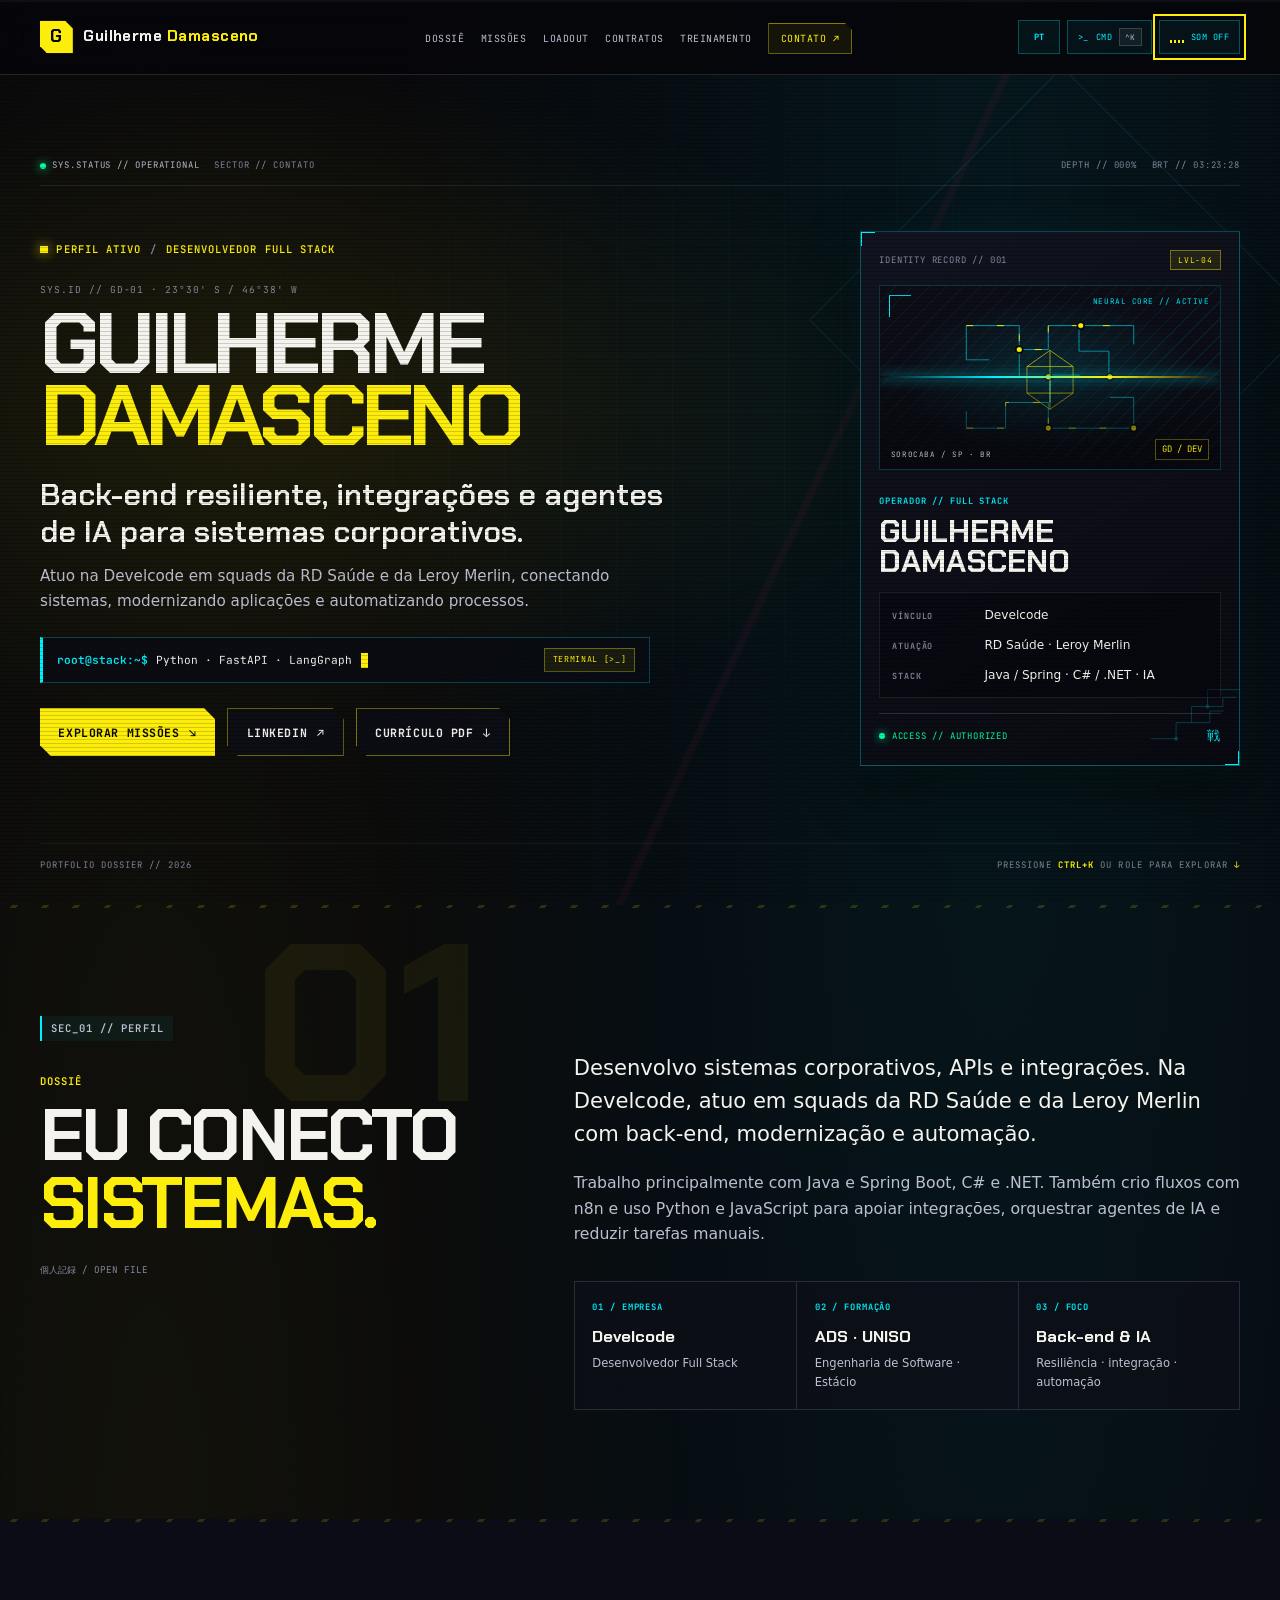
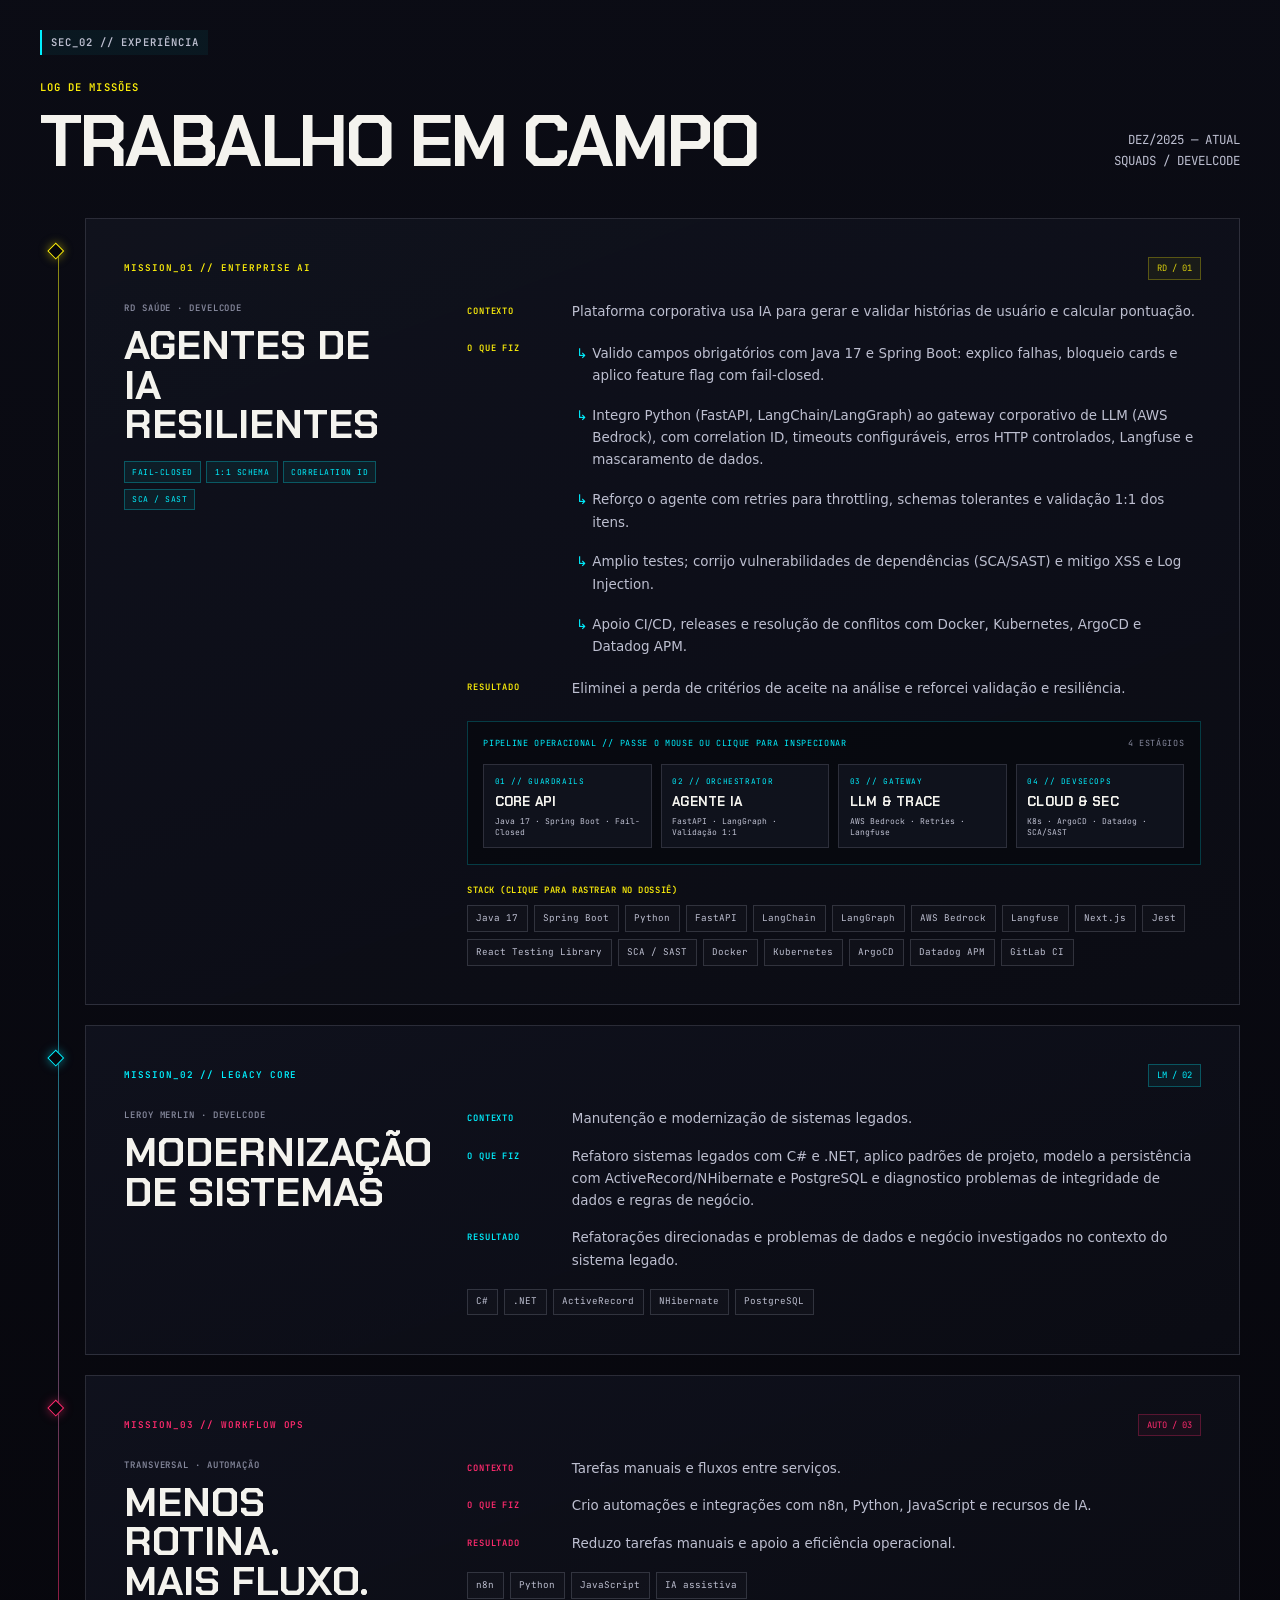
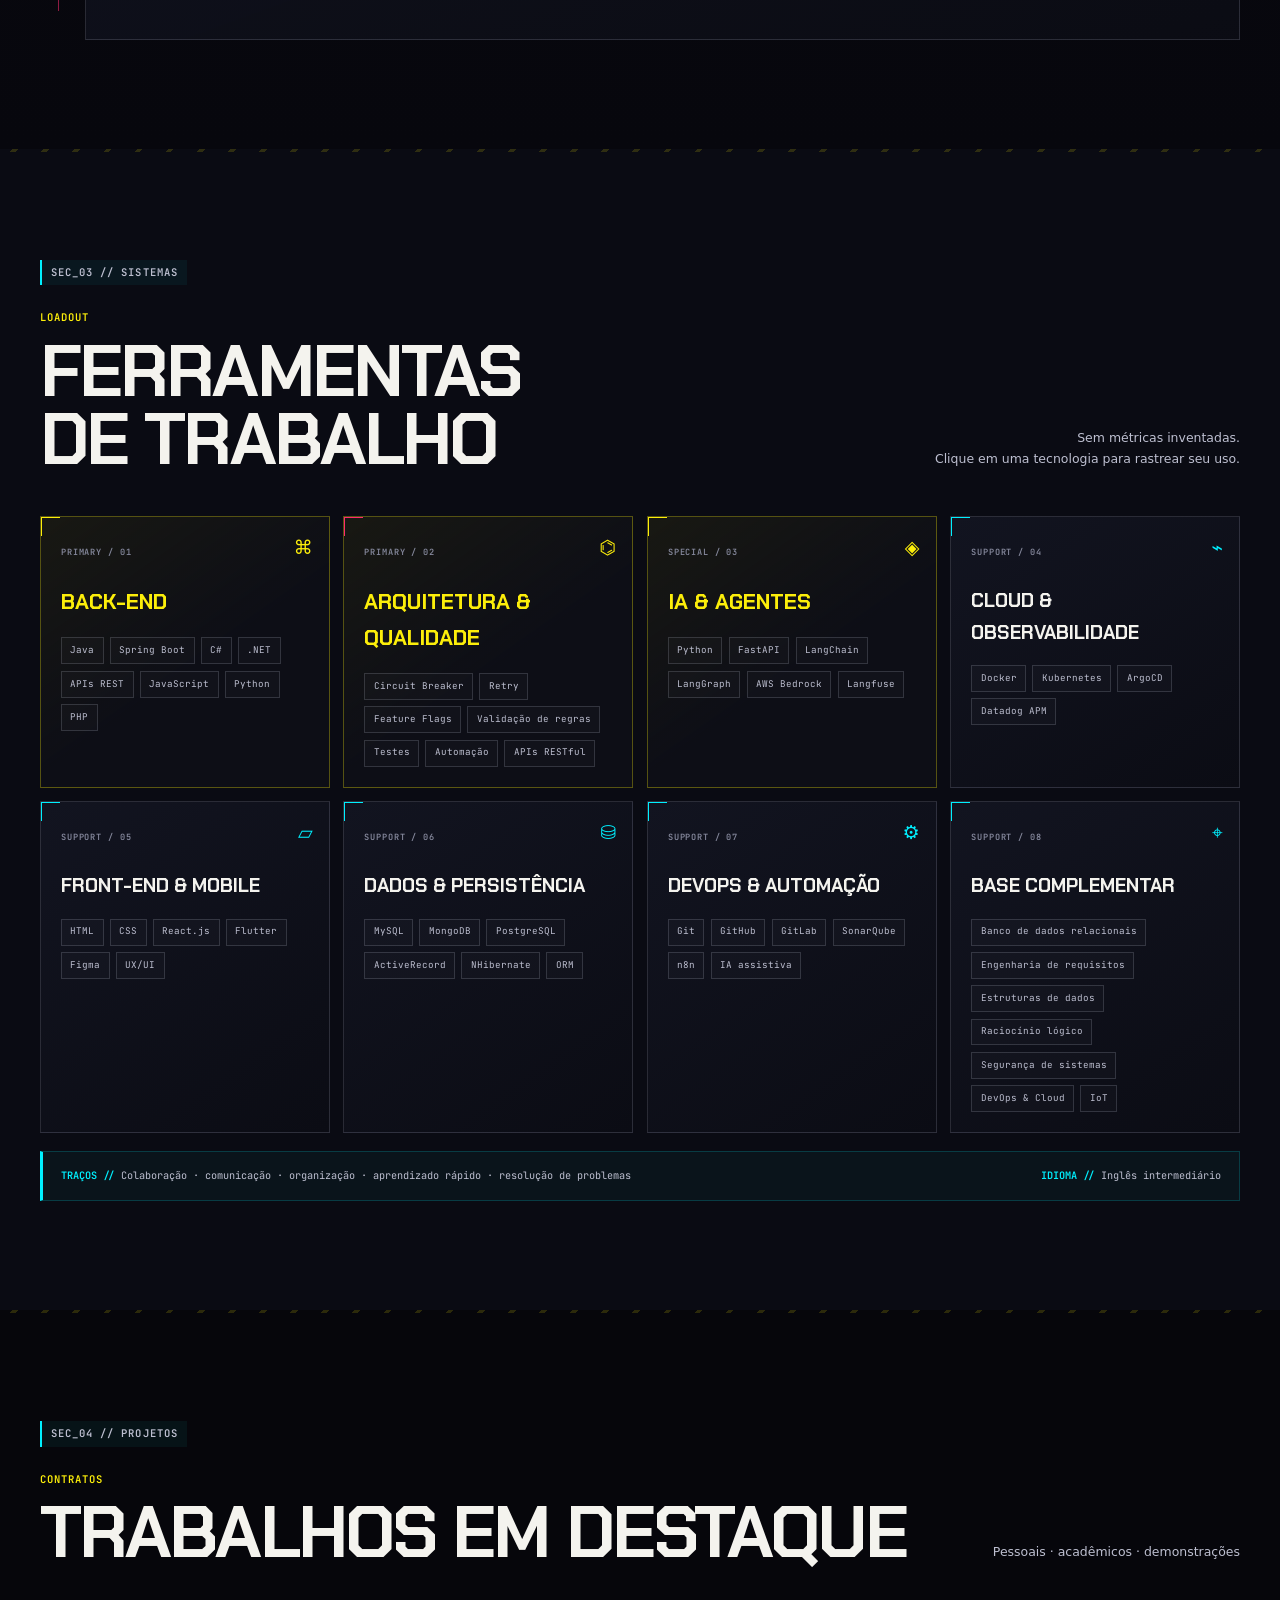
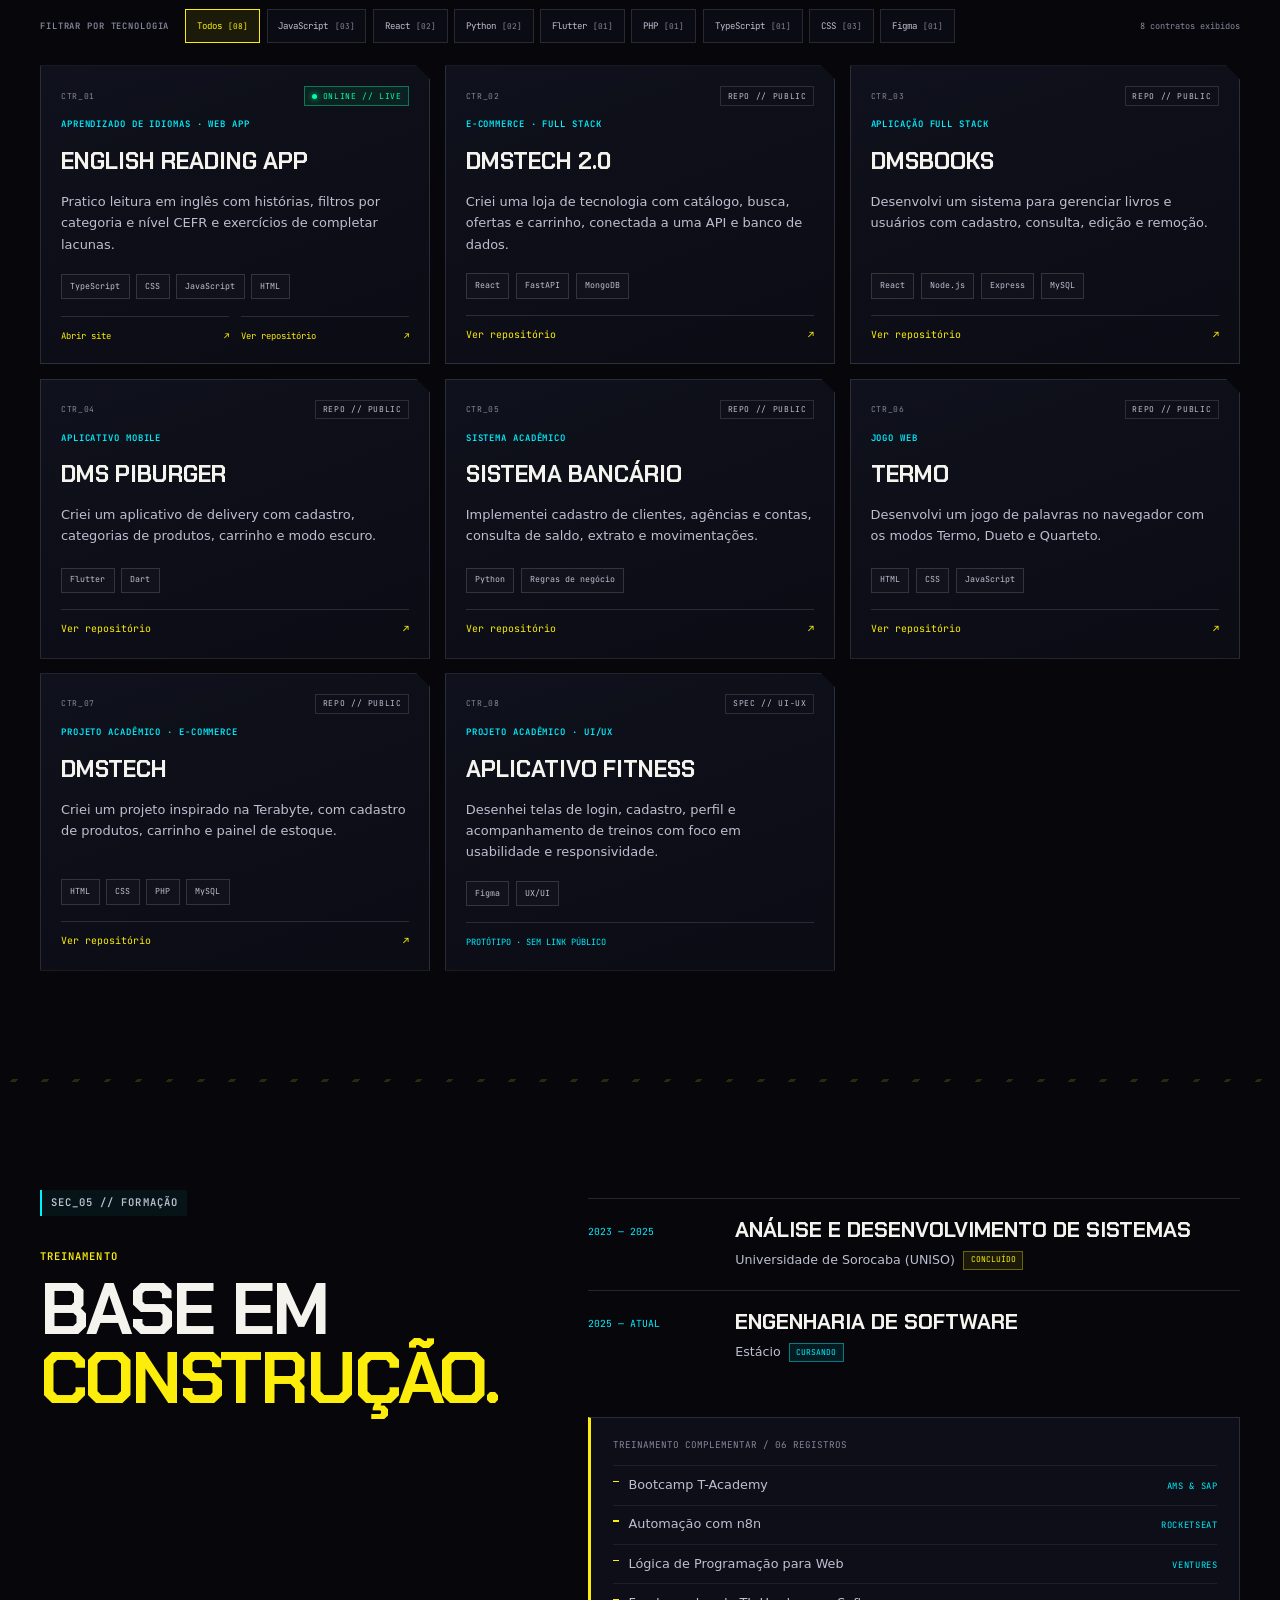
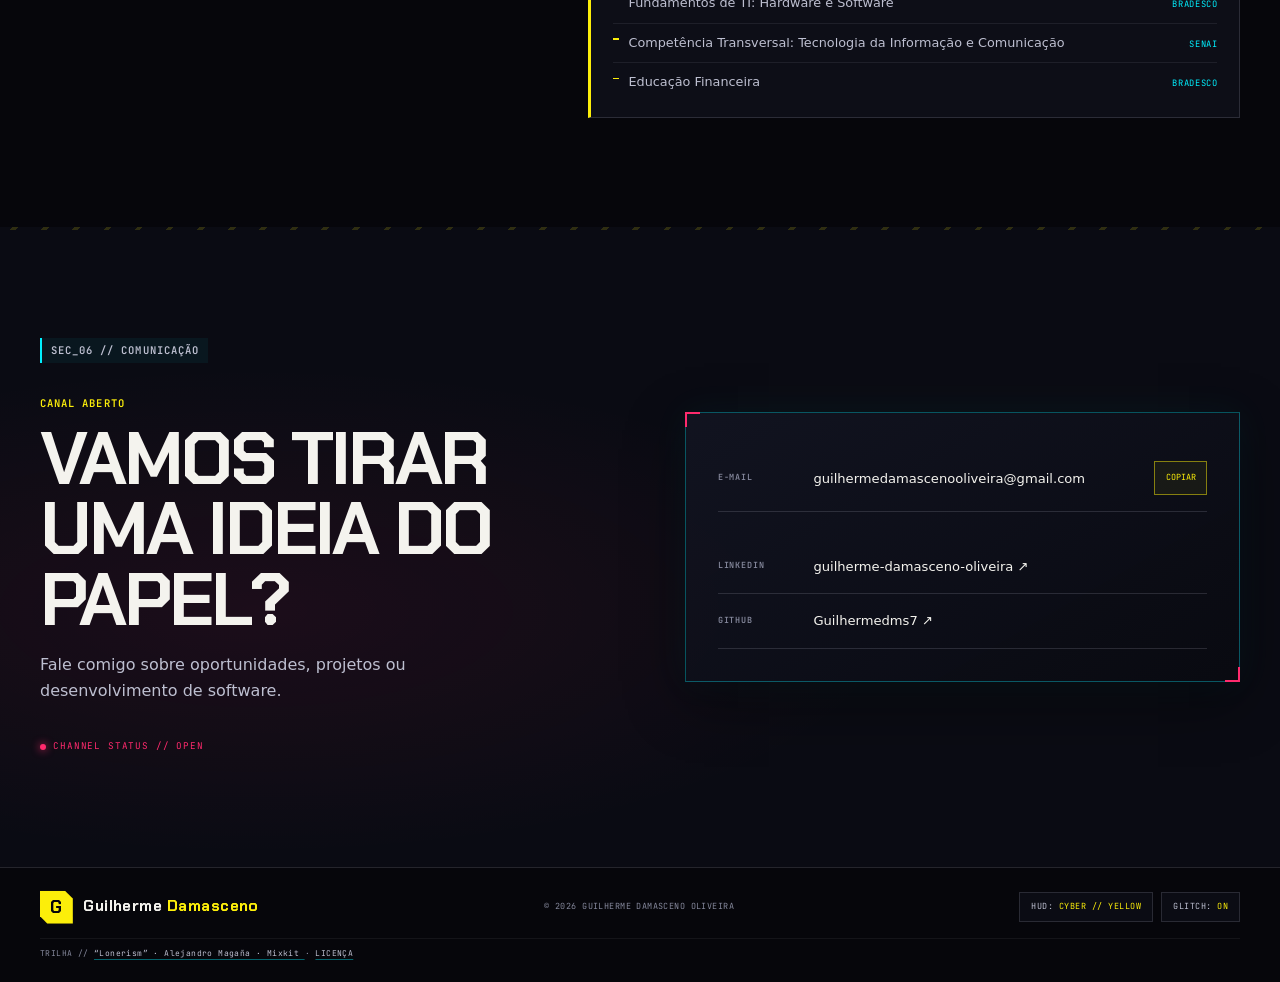
==== commit 55e28e9e: "fix(responsive,training): align courses table and fix mobile navbar/grid overflow across viewports" ====
--- a/portfolio/index.html
+++ b/portfolio/index.html
@@ -1063,12 +1063,32 @@
                 TREINAMENTO COMPLEMENTAR / 06 REGISTROS
               </p>
               <ul>
-                <li>Bootcamp T-Academy — AMS &amp; SAP</li>
-                <li>Automação com n8n — Rocketseat</li>
-                <li>Lógica de Programação para Web — Ventures</li>
-                <li>Fundamentos de TI: Hardware e Software — Bradesco</li>
-                <li>Competência Transversal: Tecnologia da Informação e Comunicação — SENAI</li>
-                <li>Educação Financeira — Bradesco</li>
+                <li>
+                  <span data-i18n="training.c1">Bootcamp T-Academy</span>
+                  <span class="course-issuer mono">AMS &amp; SAP</span>
+                </li>
+                <li>
+                  <span data-i18n="training.c2">Automação com n8n</span>
+                  <span class="course-issuer mono">Rocketseat</span>
+                </li>
+                <li>
+                  <span data-i18n="training.c3">Lógica de Programação para Web</span>
+                  <span class="course-issuer mono">Ventures</span>
+                </li>
+                <li>
+                  <span data-i18n="training.c4">Fundamentos de TI: Hardware e Software</span>
+                  <span class="course-issuer mono">Bradesco</span>
+                </li>
+                <li>
+                  <span data-i18n="training.c5">
+                    Competência Transversal: Tecnologia da Informação e Comunicação
+                  </span>
+                  <span class="course-issuer mono">SENAI</span>
+                </li>
+                <li>
+                  <span data-i18n="training.c6">Educação Financeira</span>
+                  <span class="course-issuer mono">Bradesco</span>
+                </li>
               </ul>
             </div>
           </div>
--- a/portfolio/styles/global.css
+++ b/portfolio/styles/global.css
@@ -65,6 +65,7 @@
 html {
   scroll-behavior: smooth;
   scroll-padding-top: calc(var(--nav-height) + 20px);
+  overflow-x: clip;
   background: var(--night);
 }
 
@@ -72,7 +73,7 @@
   position: relative;
   min-width: 320px;
   margin: 0;
-  overflow-x: hidden;
+  overflow-x: clip;
   background:
     radial-gradient(ellipse at 78% 3%, rgba(var(--secondary-rgb), 0.075), transparent 38rem),
     radial-gradient(ellipse at 12% 22%, rgba(var(--accent-rgb), 0.05), transparent 34rem),
@@ -2029,22 +2030,21 @@
 
 .courses-panel {
   margin-top: 2.1rem;
-  padding: 1.35rem;
+  padding: 1.25rem 1.35rem 1rem;
   border: 1px solid var(--line);
   border-left: 3px solid var(--accent);
   background: var(--panel);
 }
 
 .courses-panel > p {
-  margin: 0 0 0.95rem;
+  margin: 0 0 0.75rem;
   color: var(--dim);
   font-size: 0.58rem;
 }
 
 .courses-panel ul {
   display: grid;
-  grid-template-columns: repeat(2, minmax(0, 1fr));
-  gap: 0.65rem 1.2rem;
+  grid-template-columns: 1fr;
   margin: 0;
   padding: 0;
   list-style: none;
@@ -2052,19 +2052,33 @@
 
 .courses-panel li {
   position: relative;
-  padding-left: 1rem;
+  display: flex;
+  align-items: baseline;
+  justify-content: space-between;
+  gap: 1rem;
+  padding: 0.62rem 0 0.62rem 1rem;
+  border-top: 1px solid rgba(224, 228, 245, 0.08);
   color: var(--muted);
-  font-size: 0.78rem;
+  font-size: 0.8rem;
+  line-height: 1.45;
 }
 
 .courses-panel li::before {
   position: absolute;
-  top: 0.7em;
+  top: 1.15em;
   left: 0;
-  width: 0.4rem;
+  width: 0.42rem;
   height: 1.5px;
   background: var(--accent);
   content: "";
+}
+
+.course-issuer {
+  flex: 0 0 auto;
+  color: var(--secondary);
+  font-size: 0.55rem;
+  letter-spacing: 0.07em;
+  text-transform: uppercase;
 }
 
 .section-contact {
@@ -2598,30 +2612,30 @@
   }
 }
 
-@media (max-width: 960px) {
+@media (max-width: 980px) {
   :root {
-    --nav-height: 66px;
+    --nav-height: 64px;
   }
   .nav-links {
-    gap: 0.6rem;
+    gap: 0.55rem;
   }
   .nav-links a {
-    font-size: 0.55rem;
+    font-size: 0.54rem;
   }
   .audio-label,
   .cmd-trigger kbd {
     display: none;
   }
   .hero-grid {
-    grid-template-columns: minmax(0, 1fr) 300px;
+    grid-template-columns: minmax(0, 1fr) 295px;
     gap: 2rem;
   }
   .hero h1 {
-    font-size: clamp(3.4rem, 6.8vw, 5.4rem);
+    font-size: clamp(3.2rem, 6.6vw, 5.2rem);
   }
   .about-layout,
   .training-layout {
-    gap: 3rem;
+    gap: 2.8rem;
   }
   .projects-grid {
     grid-template-columns: repeat(2, minmax(0, 1fr));
@@ -2632,24 +2646,52 @@
   .filter-label {
     grid-column: 1 / -1;
   }
-  .courses-panel ul {
-    grid-template-columns: 1fr;
-  }
-}
-
-@media (max-width: 740px) {
+}
+
+@media (max-width: 820px) {
   .container {
     width: min(var(--container), calc(100% - 2rem));
   }
+  .nav-inner {
+    gap: 0.5rem;
+  }
+  .brand {
+    min-width: 0;
+    gap: 0.5rem;
+    font-size: 0.88rem;
+  }
+  .brand-mark {
+    width: 1.85rem;
+    height: 1.85rem;
+    flex: 0 0 auto;
+    font-size: 1rem;
+  }
+  .nav-tools {
+    gap: 0.35rem;
+    flex: 0 0 auto;
+  }
+  .hud-tool-btn,
+  .audio-toggle {
+    min-height: 34px;
+    padding: 0.35rem 0.48rem;
+  }
+  /* Compact CMD to icon-only on mobile/tablet so navbar never overflows */
+  .cmd-trigger span:not(:first-child) {
+    display: none;
+  }
+  .lang-toggle {
+    min-width: 34px;
+  }
   .menu-toggle {
     display: inline-flex;
+    min-height: 34px;
     align-items: center;
-    gap: 0.5rem;
-    padding: 0.5rem 0.68rem;
+    gap: 0.45rem;
+    padding: 0.4rem 0.58rem;
     border: 1px solid var(--line);
     background: var(--panel);
     font-family: var(--mono);
-    font-size: 0.62rem;
+    font-size: 0.58rem;
     cursor: pointer;
   }
   .menu-icon {
@@ -2657,7 +2699,7 @@
     gap: 4px;
   }
   .menu-icon i {
-    width: 15px;
+    width: 14px;
     height: 1.5px;
     background: var(--accent);
   }
@@ -2669,9 +2711,10 @@
     display: none;
     align-items: stretch;
     gap: 0;
-    padding: 0.5rem 1rem 1rem;
+    padding: 0.4rem 1rem 1rem;
     border-bottom: 1px solid var(--line);
     background: rgba(6, 6, 11, 0.98);
+    box-shadow: 0 18px 40px rgba(0, 0, 0, 0.65);
   }
   .nav-links.is-open {
     display: grid;
@@ -2681,48 +2724,115 @@
   }
   .nav-links a,
   .nav-links .nav-cta {
-    display: block;
-    padding: 0.82rem 0.35rem;
+    display: flex;
+    align-items: center;
+    justify-content: space-between;
+    padding: 0.85rem 0.35rem;
     border: 0;
     clip-path: none;
     background: transparent;
-    font-size: 0.68rem;
+    font-size: 0.72rem;
   }
   .nav-links a::after {
     content: none;
   }
+
+  /* Hero Mobile */
   .hero {
     min-height: auto;
-    padding-top: 2rem;
+    padding: 1.5rem 0 2rem;
+  }
+  .hero::before {
+    width: 46vw;
+    height: 46vw;
+    top: 4%;
+    right: -10%;
+    opacity: 0.5;
   }
   .hero-telemetry-bar {
+    margin-bottom: 1.35rem;
     font-size: 0.5rem;
+  }
+  #telemetry-sector,
+  #telemetry-scroll {
+    display: none;
   }
   .hero-grid {
     grid-template-columns: minmax(0, 1fr);
-    gap: 2.2rem;
+    gap: 2rem;
+  }
+  .hero-index {
+    margin-top: 1.1rem;
   }
   .hero h1 {
-    font-size: clamp(3.15rem, 12.5vw, 5rem);
+    font-size: clamp(2.85rem, 12.2vw, 4.6rem);
+    line-height: 0.86;
   }
   .hero-description {
-    margin-top: 1.25rem;
+    margin-top: 1.15rem;
+    font-size: clamp(1.15rem, 5vw, 1.5rem);
   }
   .hero-context {
-    font-size: 0.89rem;
+    font-size: 0.88rem;
+  }
+  .terminal-box {
+    flex-direction: column;
+    align-items: stretch;
+    gap: 0.55rem;
+    padding: 0.65rem 0.75rem;
+  }
+  .terminal-line {
+    min-height: 2.35rem;
+    align-items: flex-start;
+    flex-wrap: wrap;
+    font-size: 0.64rem;
+    line-height: 1.45;
+  }
+  .terminal-open-btn {
+    align-self: flex-start;
+  }
+  .hero-actions {
+    gap: 0.6rem;
+  }
+  .hero-actions .button {
+    flex: 1 1 calc(50% - 0.3rem);
+    min-height: 44px;
+    padding: 0.65rem 0.85rem;
+    font-size: 0.66rem;
+  }
+  .hero-actions .button-primary {
+    flex-basis: 100%;
   }
   .id-card {
-    width: min(100%, 420px);
+    width: 100%;
+    max-width: 430px;
     justify-self: start;
-    transform: none;
-  }
+    transform: none !important;
+  }
+  .hero-bottom {
+    flex-direction: column;
+    align-items: flex-start;
+    gap: 0.4rem;
+    margin-top: 2.2rem;
+    font-size: 0.52rem;
+  }
+
+  /* Sections Mobile */
   .section {
-    padding: 4.4rem 0;
+    padding: 3.8rem 0;
+  }
+  .section-code {
+    margin-bottom: 1.2rem;
+  }
+  .section-heading h2,
+  .contact-copy h2 {
+    font-size: clamp(2.15rem, 9.5vw, 3.4rem);
   }
   .section-heading-row {
     align-items: flex-start;
     flex-direction: column;
-    gap: 1rem;
+    gap: 0.75rem;
+    margin-bottom: 1.8rem;
   }
   .section-aside {
     text-align: left;
@@ -2730,16 +2840,16 @@
   .about-layout,
   .training-layout,
   .contact-layout {
-    grid-template-columns: 1fr;
-    gap: 1.4rem;
+    grid-template-columns: minmax(0, 1fr);
+    gap: 1.5rem;
   }
   .about-copy {
     padding-top: 0;
   }
   .section-number {
-    top: 0.8rem;
-    right: -0.5rem;
-    font-size: 8.5rem;
+    top: 0.4rem;
+    right: 0;
+    font-size: 6.5rem;
   }
   .profile-facts {
     grid-template-columns: 1fr;
@@ -2748,89 +2858,181 @@
     border-top: 1px solid var(--line);
     border-left: 0;
   }
+
+  /* Missions Mobile */
   .mission-log::before {
-    left: 0.5rem;
+    left: 0.45rem;
   }
   .mission-card {
-    margin-left: 1.45rem;
-    padding: 1.15rem;
+    margin-left: 1.25rem;
+    padding: 1.1rem;
   }
   .mission-card::before {
-    left: -1.32rem;
-    width: 0.6rem;
-    height: 0.6rem;
+    left: -1.12rem;
+    width: 0.58rem;
+    height: 0.58rem;
+  }
+  .mission-header-bar {
+    flex-wrap: wrap;
+    gap: 0.5rem;
+    margin-bottom: 1rem;
   }
   .mission-main {
     grid-template-columns: minmax(0, 1fr);
-    gap: 1.35rem;
-  }
-  .mission-details dl > div {
-    grid-template-columns: 74px 1fr;
-    gap: 0.5rem;
+    gap: 1.15rem;
   }
   .arch-nodes,
   .loadout-grid,
   .projects-grid {
-    grid-template-columns: 1fr;
+    grid-template-columns: minmax(0, 1fr);
   }
   .loadout-slot {
     min-height: auto;
   }
+  .soft-skills {
+    flex-direction: column;
+    gap: 0.5rem;
+  }
+
+  /* Horizontal Swipe Filter Strip on Mobile */
   .project-filter-wrap {
-    grid-template-columns: 1fr;
-    gap: 0.8rem;
+    grid-template-columns: minmax(0, 1fr);
+    gap: 0.65rem;
+    margin: 1.6rem 0 1.1rem;
+  }
+  .project-filters {
+    flex-wrap: nowrap;
+    overflow-x: auto;
+    padding-bottom: 0.35rem;
+    scrollbar-width: none;
+    -webkit-overflow-scrolling: touch;
+  }
+  .project-filters::-webkit-scrollbar {
+    display: none;
   }
   .filter-button {
-    min-height: 38px;
+    flex: 0 0 auto;
+    min-height: 36px;
+  }
+  .project-card {
+    min-height: auto;
+  }
+
+  /* Footer & Terminal Modal Mobile (16px input prevents iOS auto-zoom) */
+  .footer-inner {
+    flex-direction: column;
+    align-items: flex-start;
+    gap: 0.85rem;
+  }
+  .cmd-backdrop {
+    padding: 0.5rem;
+    align-items: flex-end;
+  }
+  .cmd-window {
+    max-height: 86svh;
+  }
+  .cmd-chips {
+    flex-wrap: nowrap;
+    overflow-x: auto;
+    scrollbar-width: none;
+  }
+  .cmd-chips::-webkit-scrollbar {
+    display: none;
+  }
+  .cmd-chip {
+    flex: 0 0 auto;
+  }
+  .cmd-input {
+    font-size: 1rem;
+  }
+  .hero-grid > *,
+  .about-layout > *,
+  .training-layout > *,
+  .contact-layout > *,
+  .mission-main > *,
+  .mission-details,
+  .project-filter-wrap > * {
+    min-width: 0;
+  }
+}
+
+@media (max-width: 560px) {
+  .container {
+    width: calc(100% - 1.5rem);
+  }
+  .menu-toggle > span:first-child {
+    display: none;
+  }
+  .boot-inner {
+    padding: 1.15rem;
+    gap: 0.85rem;
+  }
+  .boot-inner strong {
+    font-size: clamp(2.35rem, 11vw, 3.6rem);
+  }
+  .mission-details dl > div {
+    grid-template-columns: minmax(0, 1fr);
+    gap: 0.25rem;
   }
   .education-entry {
-    grid-template-columns: 96px 1fr;
-    gap: 0.75rem;
+    grid-template-columns: minmax(0, 1fr);
+    gap: 0.3rem;
+    padding: 1rem 0;
+  }
+  .education-date {
+    padding-top: 0;
   }
   .education-entry h3 {
     font-size: 1.14rem;
   }
-  .contact-copy h2 {
-    font-size: clamp(2.6rem, 11.5vw, 4.3rem);
+  .courses-panel {
+    padding: 1rem;
+  }
+  .courses-panel li {
+    flex-direction: column;
+    align-items: flex-start;
+    gap: 0.22rem;
+  }
+  .project-actions {
+    grid-template-columns: minmax(0, 1fr);
+    gap: 0.4rem;
+  }
+  .project-actions .project-link {
+    margin-top: 0.35rem;
   }
   .contact-panel {
-    padding: 0.9rem;
+    padding: 0.95rem;
   }
   .contact-entry {
-    grid-template-columns: 68px minmax(0, 1fr) auto;
-    gap: 0.45rem;
-  }
-  .contact-entry > a {
-    font-size: 0.74rem;
-  }
-}
-
-@media (max-width: 400px) {
-  .container {
-    width: calc(100% - 1.5rem);
-  }
-  .brand {
-    gap: 0.45rem;
-    font-size: 0.84rem;
-  }
-  .hero h1 {
-    font-size: 3.35rem;
-  }
-  .hero-actions .button {
-    flex: 1 1 100%;
-  }
-  .contact-entry {
-    grid-template-columns: 1fr auto;
+    grid-template-columns: minmax(0, 1fr) auto;
+    gap: 0.3rem 0.5rem;
   }
   .contact-kind {
     grid-column: 1 / -1;
   }
   .contact-entry > a {
     grid-column: 1;
+    font-size: 0.76rem;
   }
   .contact-entry > .copy-button {
     grid-column: 2;
     grid-row: 2;
+  }
+}
+
+@media (max-width: 375px) {
+  .brand {
+    font-size: 0.8rem;
+  }
+  .hero h1 {
+    font-size: 2.65rem;
+  }
+  .hero-actions .button {
+    flex: 1 1 100%;
+  }
+  .id-card-data div {
+    grid-template-columns: minmax(0, 1fr);
+    gap: 0.15rem;
   }
 }
 
